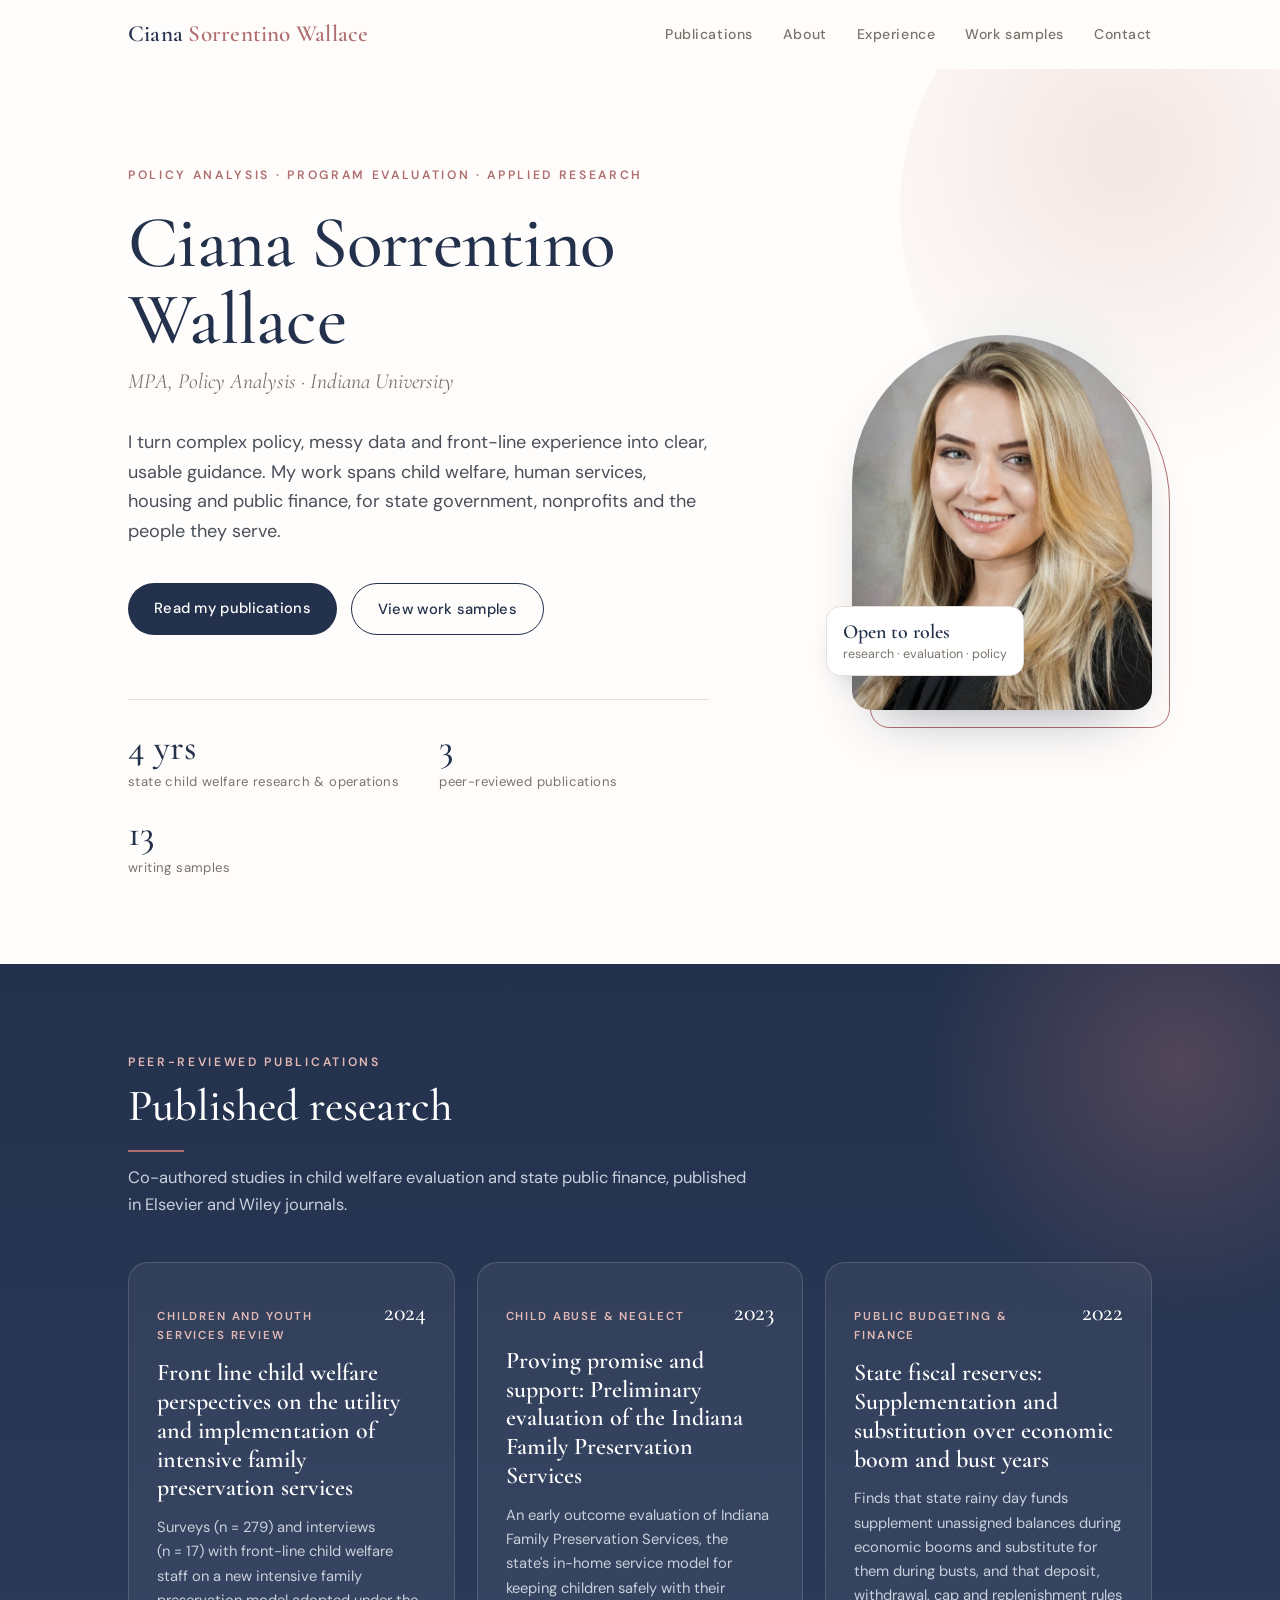
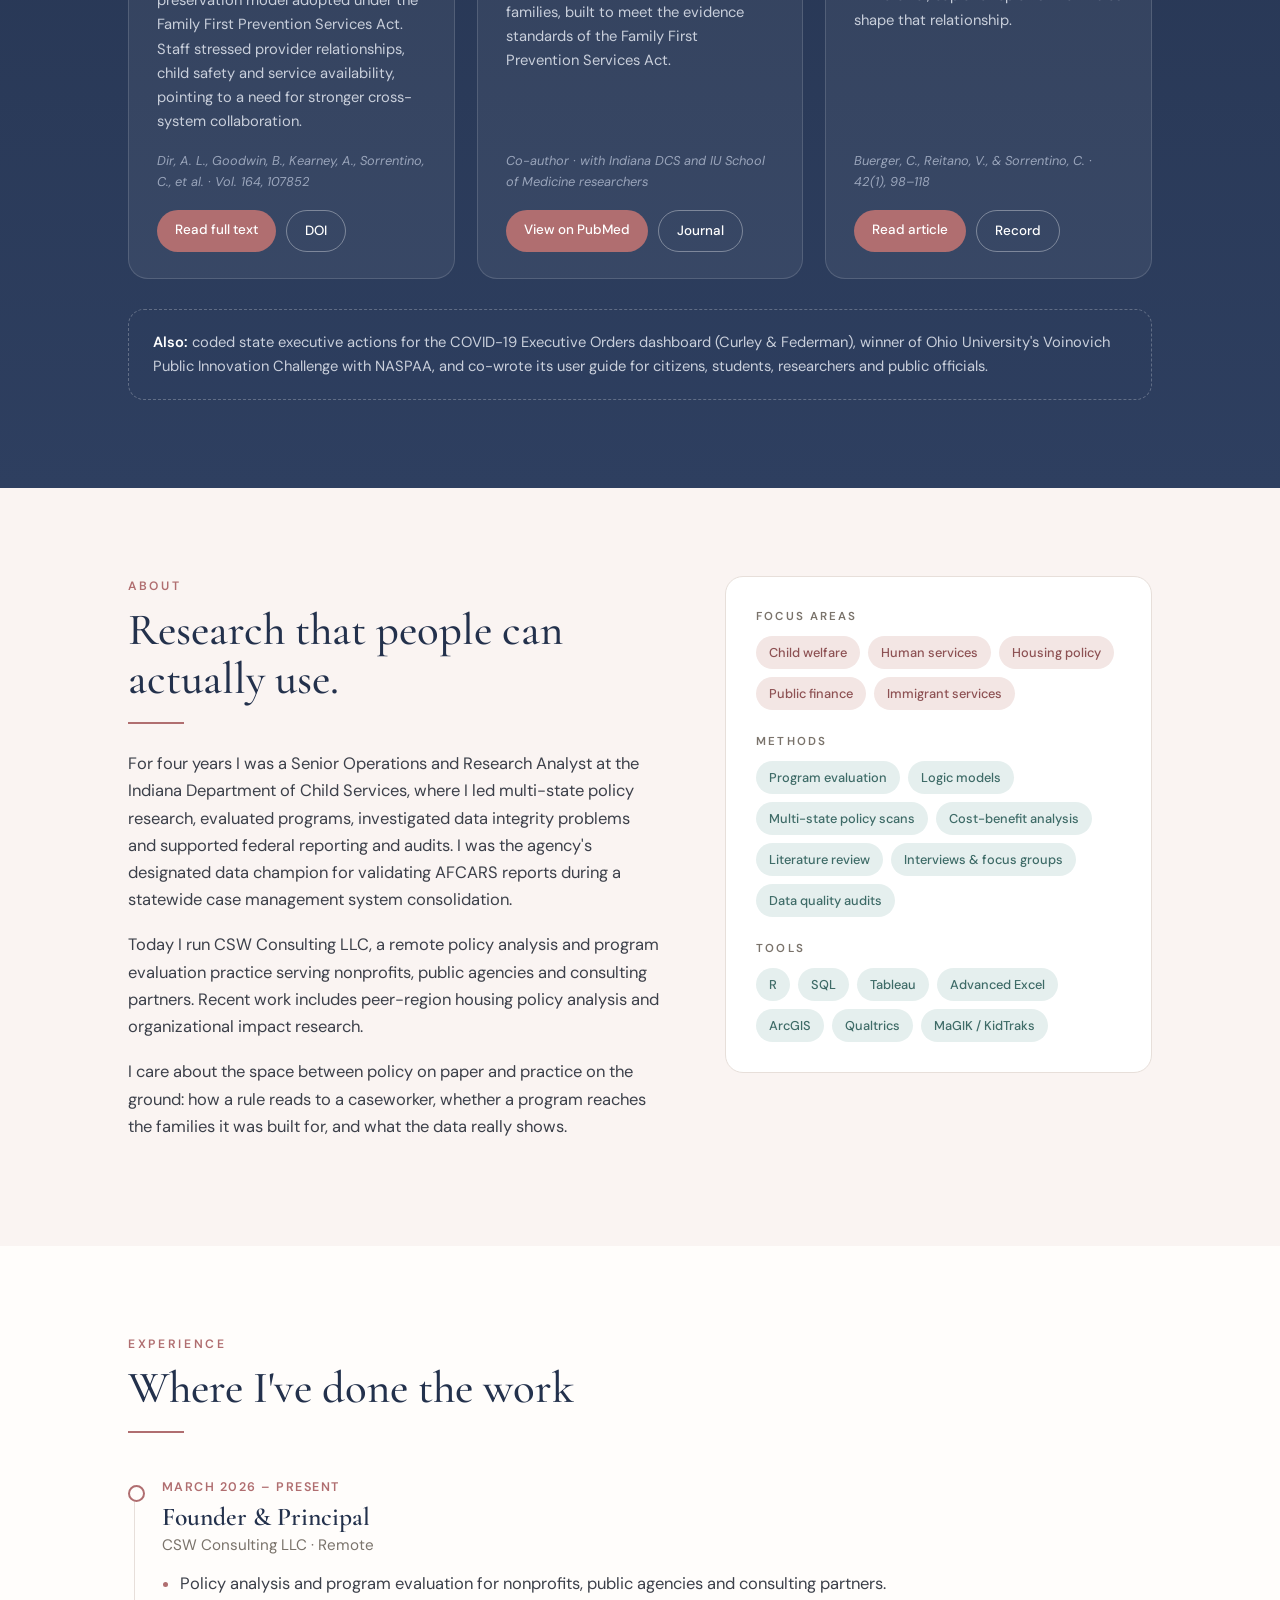
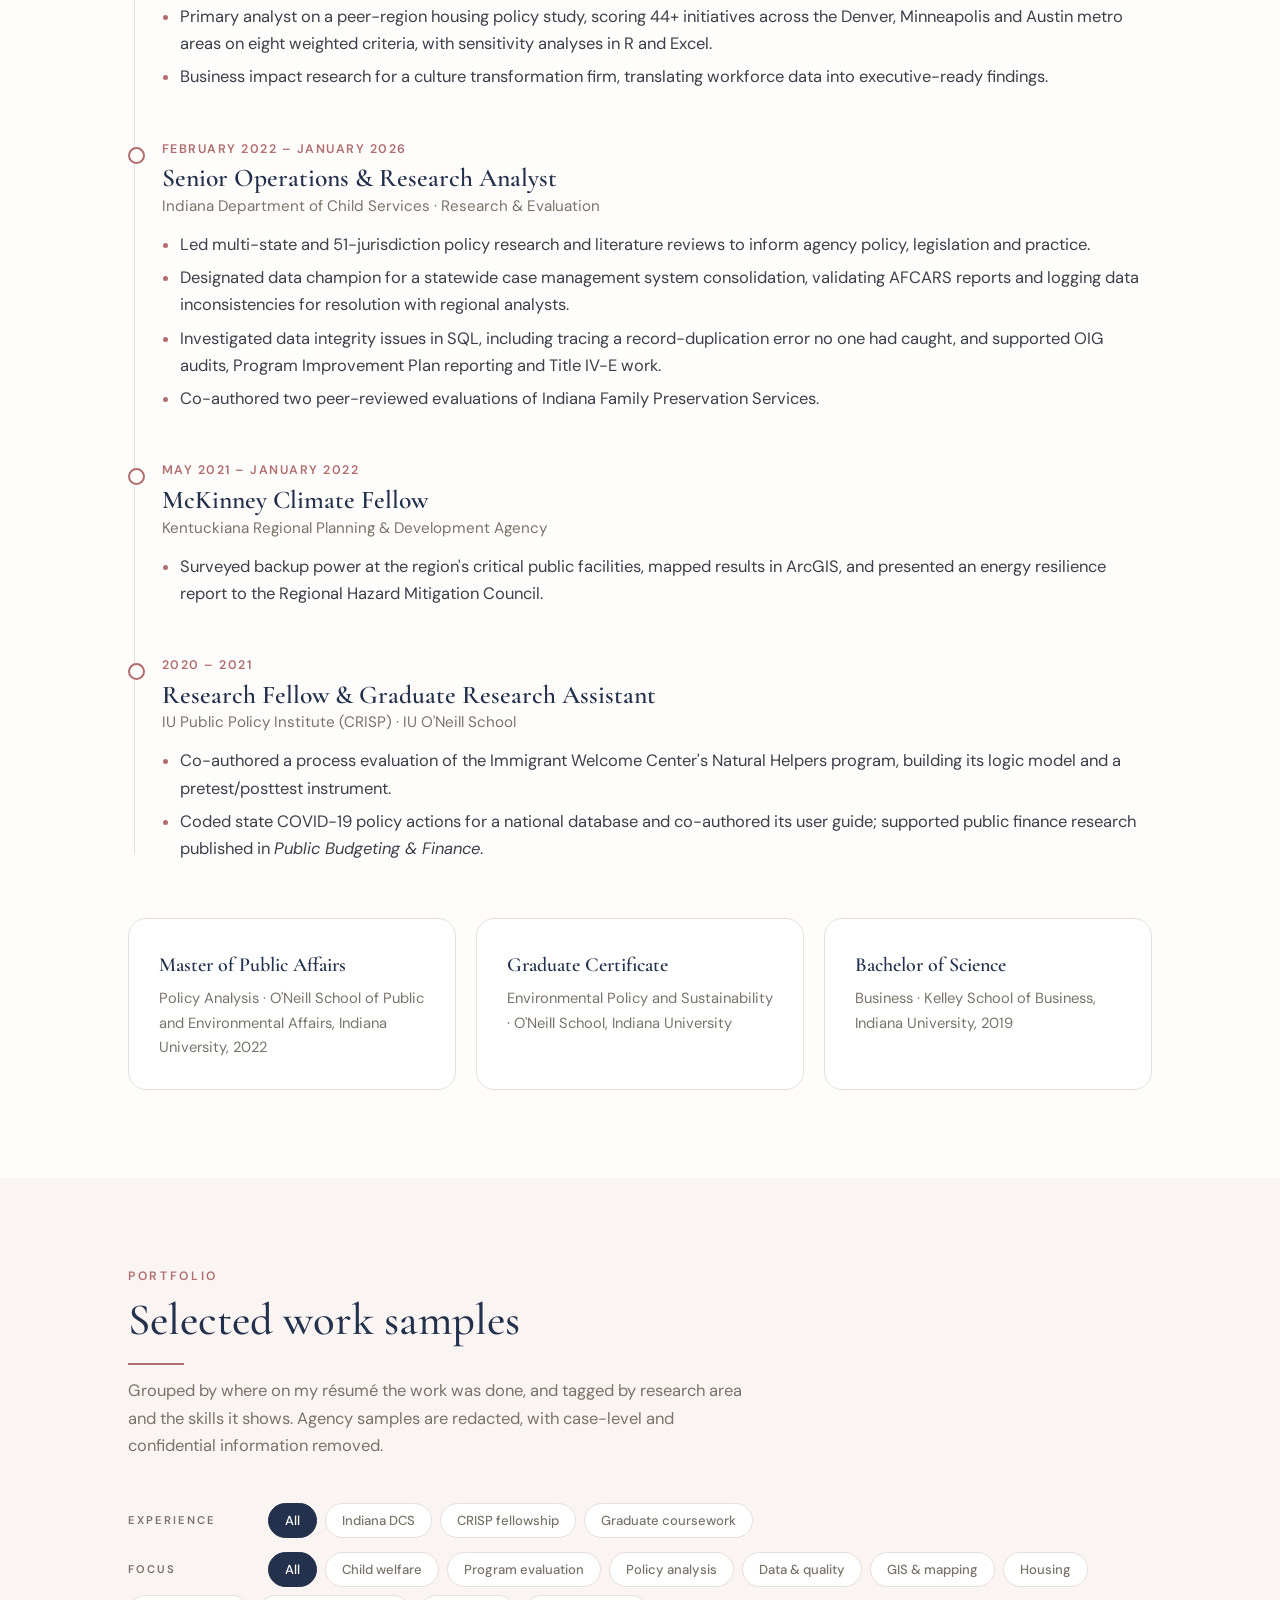
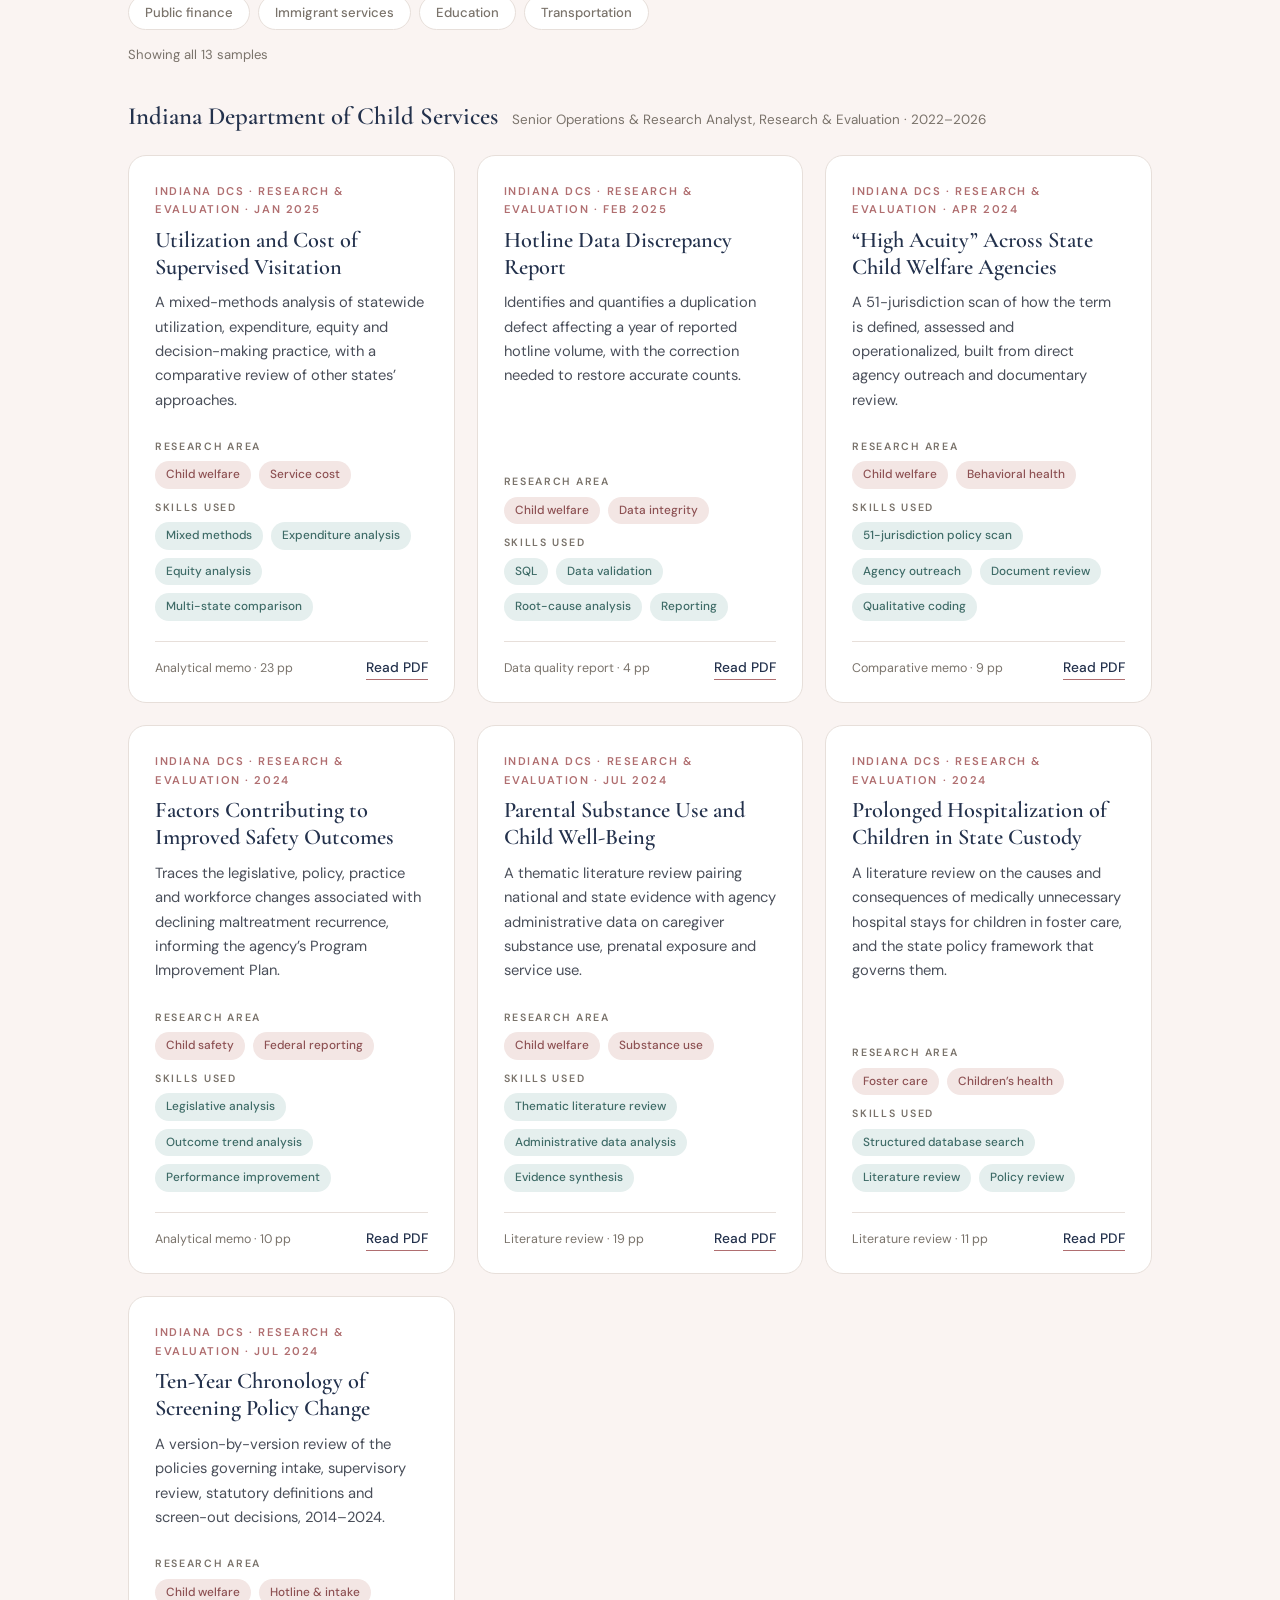
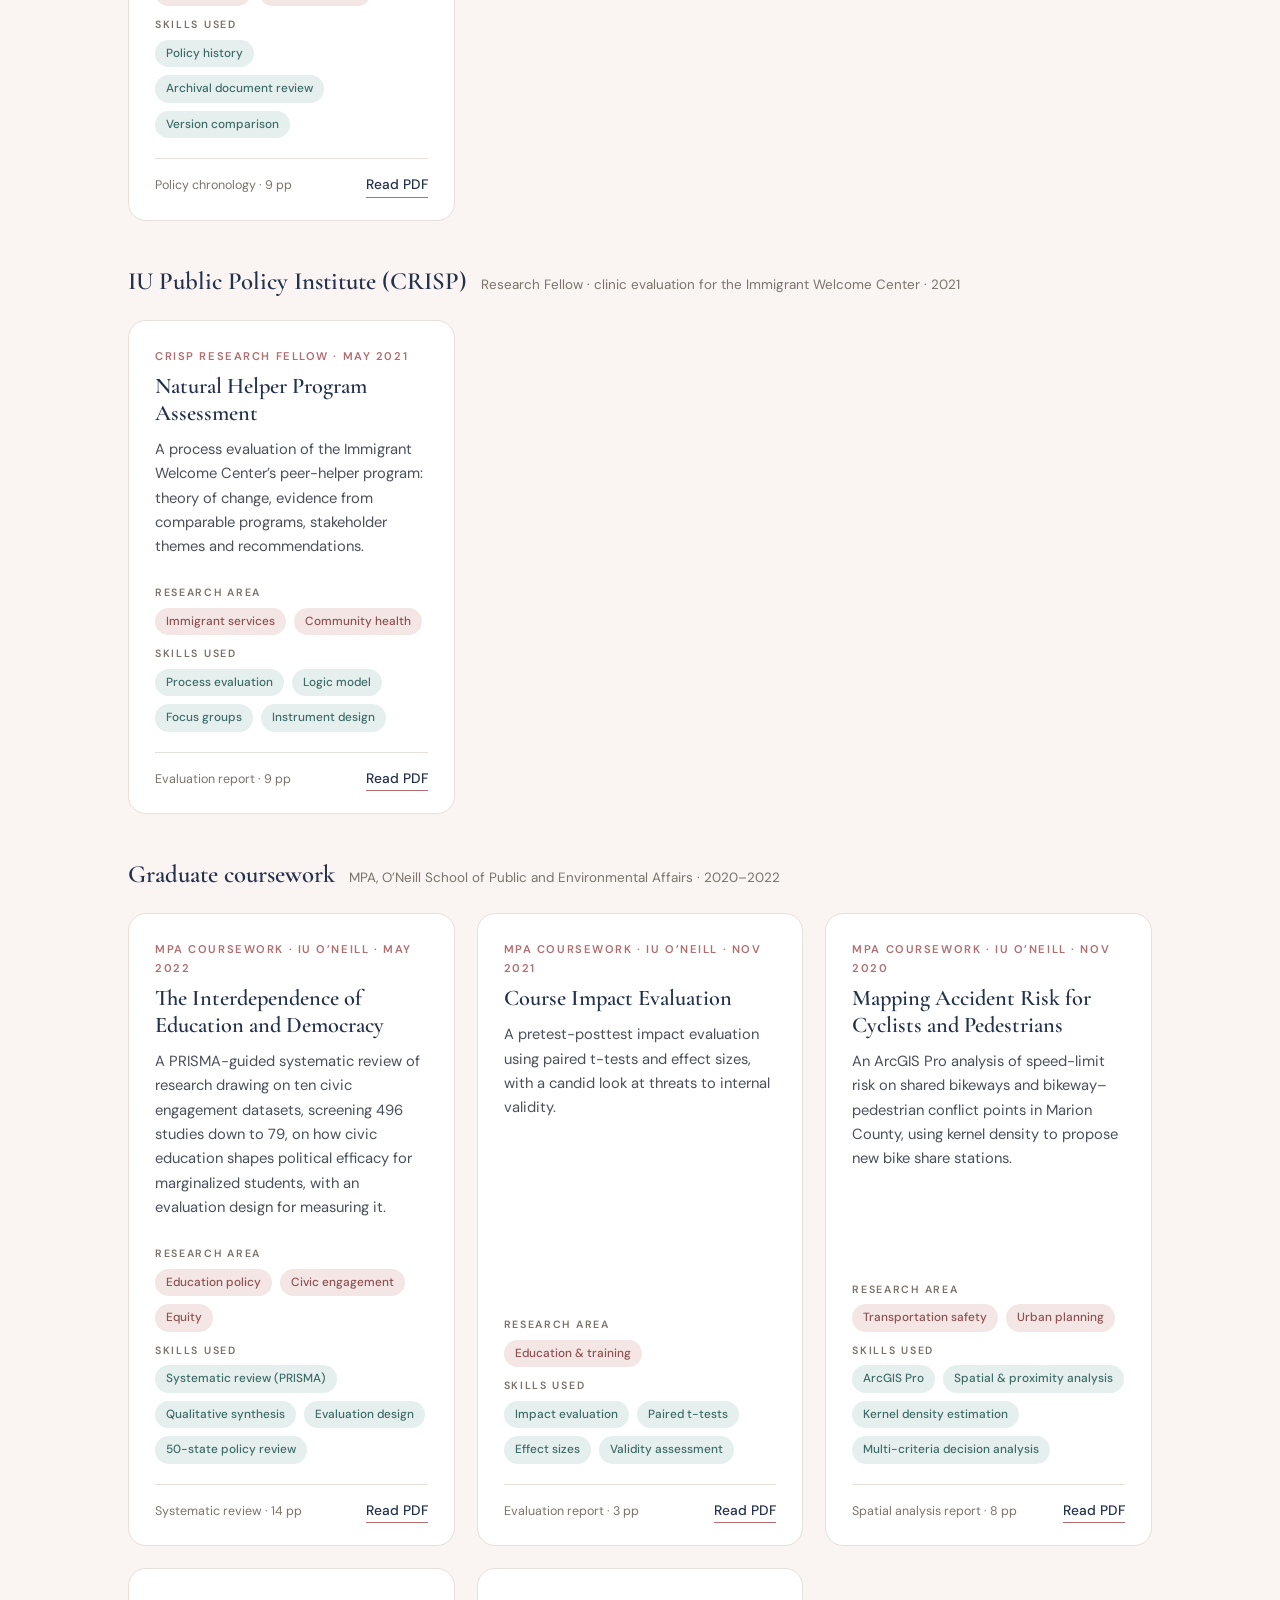
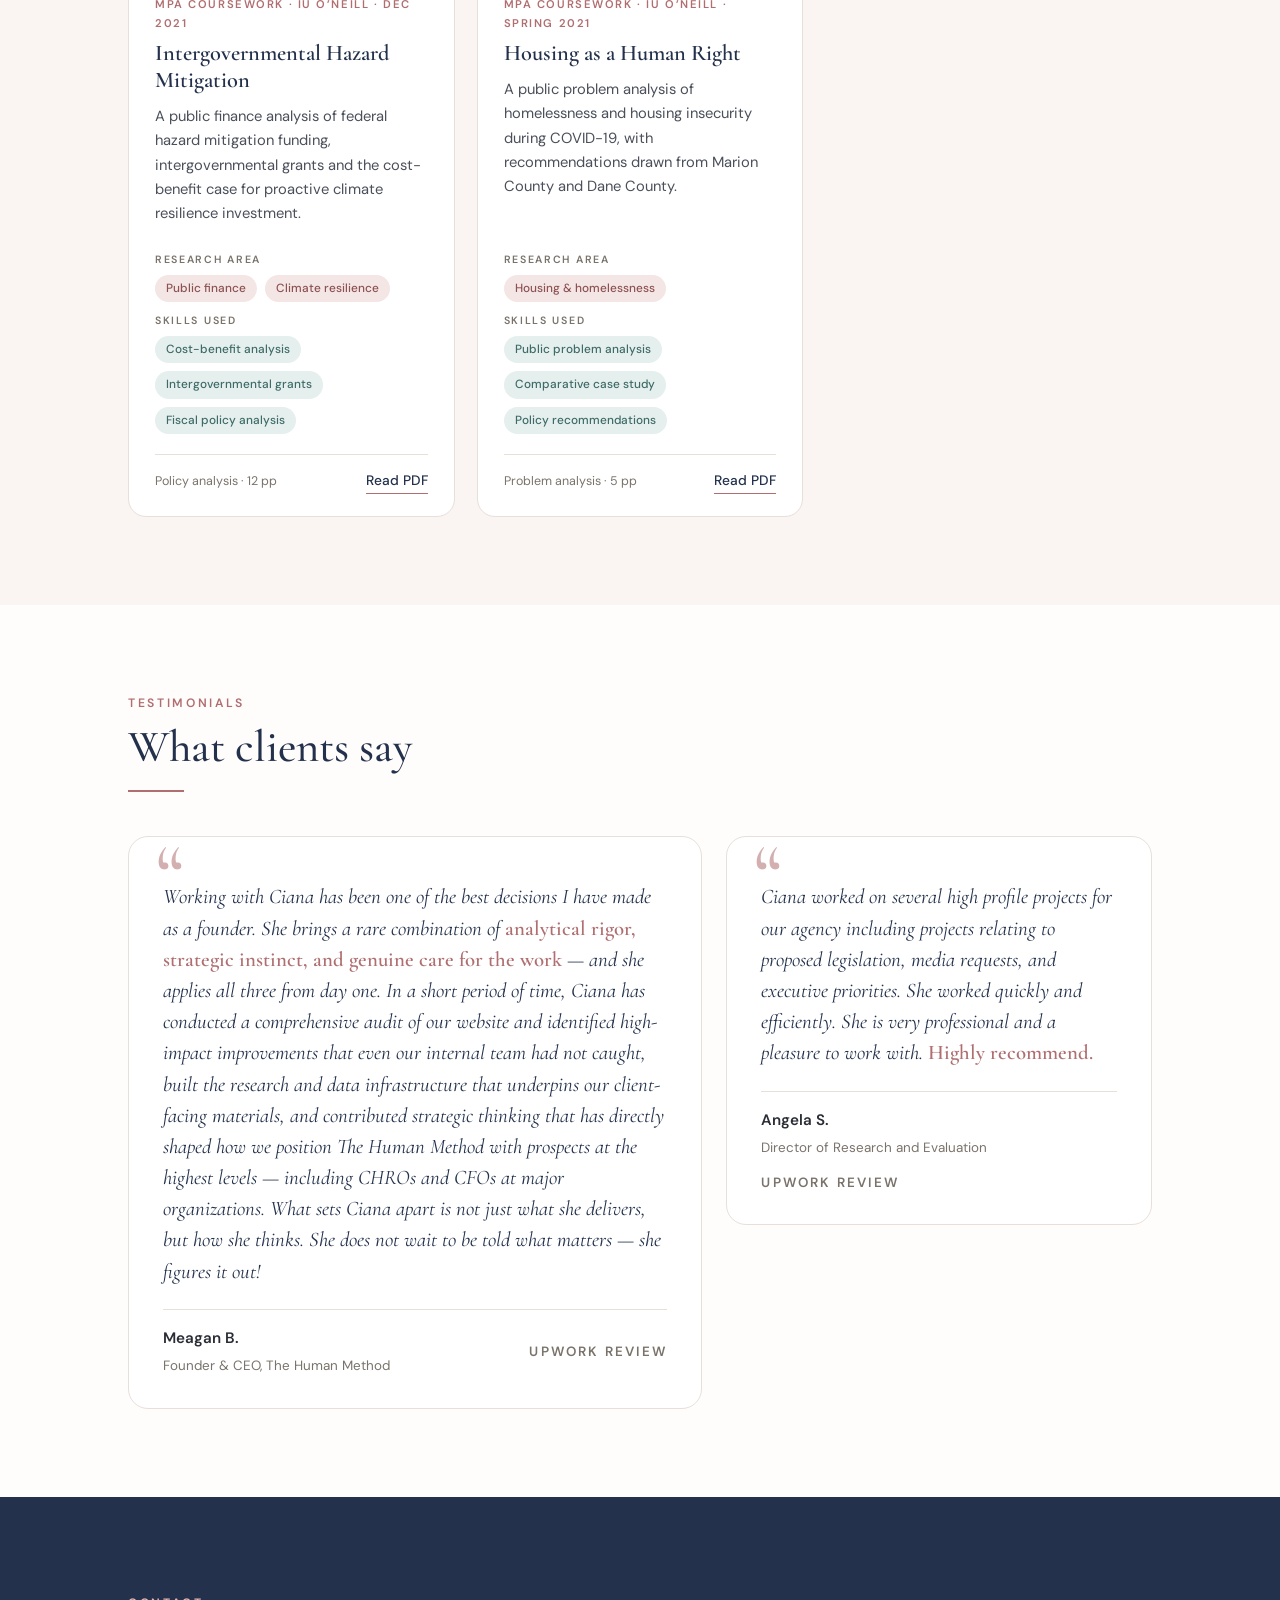
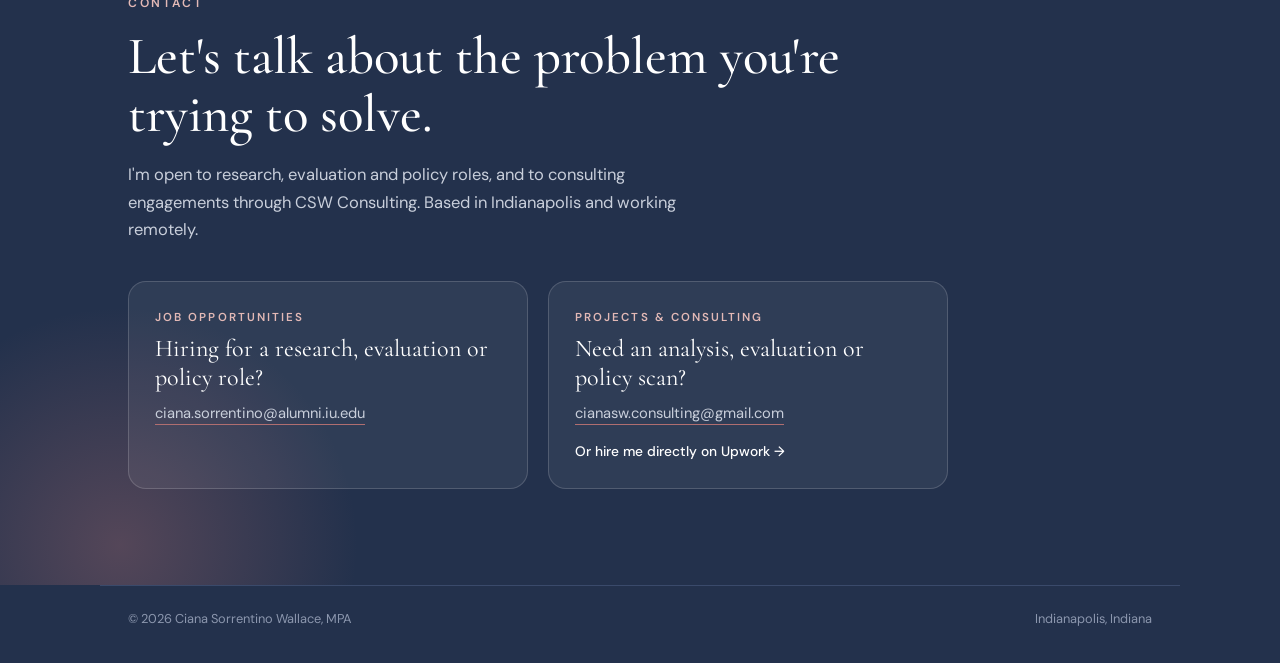
==== index.html @ 71af39d5 "Add testimonials and Upwork link" ====
<!doctype html>
<html lang="en">
<head>
<meta charset="utf-8">
<meta name="viewport" content="width=device-width, initial-scale=1">
<title>Ciana Sorrentino Wallace, MPA | Policy Analysis &amp; Program Evaluation</title>
<meta name="description" content="Ciana Sorrentino Wallace, MPA: policy analyst and program evaluator specializing in child welfare, human services and public finance. Portfolio of research, evaluation and policy writing.">
<meta property="og:title" content="Ciana Sorrentino Wallace, MPA">
<meta property="og:description" content="Policy analysis and program evaluation in child welfare, human services and public finance.">
<link rel="preconnect" href="https://fonts.googleapis.com">
<link rel="preconnect" href="https://fonts.gstatic.com" crossorigin>
<link href="https://fonts.googleapis.com/css2?family=Cormorant+Garamond:ital,wght@0,500;0,600;1,500&family=DM+Sans:opsz,wght@9..40,400;9..40,500;9..40,600&display=swap" rel="stylesheet">
<style>
:root{
  --navy:#23314C; --navy-2:#2E3F60; --rose:#B06E70; --rose-soft:#F3E6E4; --rose-mist:#FAF4F2;
  --teal:#5E8F8B; --teal-soft:#E5EFEE; --grey:#7A736B; --ink:#2A2D35; --line:#E7DFDA; --paper:#FFFDFB;
  --serif:'Cormorant Garamond', Georgia, serif; --sans:'DM Sans', system-ui, -apple-system, sans-serif;
}
*{box-sizing:border-box;margin:0;padding:0}
html{scroll-behavior:smooth}
body{font-family:var(--sans);color:var(--ink);background:var(--paper);line-height:1.65;font-size:16.5px;-webkit-font-smoothing:antialiased}
a{color:inherit}
.wrap{max-width:1080px;margin:0 auto;padding:0 28px}

/* nav */
header.nav{position:sticky;top:0;z-index:20;background:rgba(255,253,251,.9);backdrop-filter:saturate(160%) blur(10px);border-bottom:1px solid transparent;transition:border-color .3s}
header.nav.scrolled{border-bottom-color:var(--line)}
.nav .wrap{display:flex;align-items:center;justify-content:space-between;height:68px}
.mark{font-family:var(--serif);font-size:1.45rem;font-weight:600;color:var(--navy);text-decoration:none;letter-spacing:.01em}
.mark span{color:var(--rose)}
.nav ul{display:flex;gap:30px;list-style:none}
.nav ul a{text-decoration:none;font-size:.88rem;font-weight:500;color:var(--grey);letter-spacing:.04em;transition:color .2s}
.nav ul a:hover{color:var(--navy)}
@media(max-width:760px){.nav ul{display:none}}

/* hero */
.hero{padding:96px 0 84px;position:relative;overflow:hidden}
.hero:before{content:"";position:absolute;right:-180px;top:-140px;width:560px;height:560px;border-radius:50%;background:radial-gradient(circle at 40% 40%,var(--rose-soft),rgba(243,230,228,0) 68%);z-index:-1}
.hero:after{content:"";position:absolute;right:120px;top:210px;width:260px;height:260px;border-radius:50%;background:radial-gradient(circle,var(--teal-soft),rgba(229,239,238,0) 70%);z-index:-1}
.eyebrow{font-size:.76rem;letter-spacing:.22em;text-transform:uppercase;color:var(--rose);font-weight:600}
.hero h1{font-family:var(--serif);font-weight:500;color:var(--navy);font-size:clamp(2.7rem,6vw,4.6rem);line-height:1.04;margin:20px 0 6px;letter-spacing:-.01em}
.hero h1 em{font-style:italic;color:var(--rose)}
.creds{font-family:var(--serif);font-size:1.35rem;color:var(--grey);font-style:italic}
.hero p.lede{max-width:640px;font-size:1.13rem;color:#4A4F5A;margin:28px 0 36px}
.btns{display:flex;flex-wrap:wrap;gap:14px}
.btn{display:inline-block;padding:13px 26px;border-radius:999px;text-decoration:none;font-weight:500;font-size:.92rem;letter-spacing:.02em;transition:all .25s}
.btn.primary{background:var(--navy);color:#fff}
.btn.primary:hover{background:var(--rose)}
.btn.ghost{border:1px solid var(--navy);color:var(--navy)}
.btn.ghost:hover{border-color:var(--rose);color:var(--rose)}
.stats{display:flex;flex-wrap:wrap;gap:22px 40px;margin-top:64px;padding-top:30px;border-top:1px solid var(--line)}
.stat b{display:block;font-family:var(--serif);font-size:2.3rem;font-weight:500;color:var(--navy);line-height:1}
.stat span{font-size:.82rem;color:var(--grey);letter-spacing:.03em}


/* hero with portrait */
.hero-grid{display:grid;grid-template-columns:1.5fr 1fr;gap:56px;align-items:center}
.portrait{position:relative;justify-self:end;width:min(300px,100%)}
.portrait:before{content:"";position:absolute;inset:18px -18px -18px 18px;border:1.5px solid var(--rose);border-radius:200px 200px 26px 26px;z-index:0}
.portrait img{position:relative;z-index:1;display:block;width:100%;height:auto;aspect-ratio:4/5;object-fit:cover;object-position:50% 30%;border-radius:200px 200px 26px 26px;box-shadow:0 30px 60px -30px rgba(35,49,76,.45)}
.portrait .badge{position:absolute;z-index:2;left:-26px;bottom:34px;background:#fff;border:1px solid var(--line);border-radius:14px;padding:12px 16px;box-shadow:0 14px 30px -18px rgba(35,49,76,.4);font-size:.78rem;color:var(--grey);line-height:1.35}
.portrait .badge b{display:block;font-family:var(--serif);font-size:1.25rem;color:var(--navy);font-weight:600}
@media(max-width:860px){.hero-grid{grid-template-columns:1fr;gap:44px}.portrait{justify-self:start;width:min(210px,58%);order:-1}.portrait .badge{left:auto;right:-20px}}

/* publications spotlight */
.spot{background:linear-gradient(180deg,var(--navy) 0%,var(--navy-2) 100%);color:#E9ECF2;position:relative;overflow:hidden}
.spot:before{content:"";position:absolute;right:-160px;top:-160px;width:520px;height:520px;border-radius:50%;background:radial-gradient(circle,rgba(176,110,112,.32),rgba(176,110,112,0) 70%)}
.spot .sec-head h2{color:#fff}
.spot .sec-head p{color:#C9CFDB}
.spot .eyebrow{color:#E3B9B6}
.pubgrid{display:grid;grid-template-columns:repeat(3,1fr);gap:22px;position:relative}
.pcard{background:rgba(255,255,255,.06);border:1px solid rgba(255,255,255,.14);border-radius:20px;padding:30px 28px 26px;display:flex;flex-direction:column;transition:background .25s,transform .25s}
.pcard:hover{background:rgba(255,255,255,.1);transform:translateY(-3px)}
.pcard .jr{display:flex;justify-content:space-between;align-items:baseline;gap:10px;font-size:.72rem;letter-spacing:.16em;text-transform:uppercase;color:#E3B9B6;font-weight:600}
.pcard .yr{font-family:var(--serif);font-size:1.5rem;letter-spacing:0;color:#fff;font-weight:500}
.pcard h3{font-family:var(--serif);font-size:1.5rem;font-weight:600;color:#fff;line-height:1.2;margin:14px 0 12px}
.pcard p{font-size:.92rem;color:#C9CFDB;flex:1}
.pcard .auth{font-size:.8rem;color:#9AA5BB;margin:16px 0 18px;font-style:italic}
.pcard .acts{display:flex;flex-wrap:wrap;gap:10px}
.pcard .acts a{font-size:.84rem;font-weight:500;text-decoration:none;padding:9px 18px;border-radius:999px;transition:all .2s}
.pcard .acts a.go{background:var(--rose);color:#fff}
.pcard .acts a.go:hover{background:#fff;color:var(--navy)}
.pcard .acts a.alt{border:1px solid rgba(255,255,255,.35);color:#fff}
.pcard .acts a.alt:hover{border-color:#fff}
.also{position:relative;margin-top:30px;padding:20px 24px;border-radius:16px;border:1px dashed rgba(255,255,255,.25);font-size:.92rem;color:#C9CFDB}
.also b{color:#fff;font-weight:600}
@media(max-width:940px){.pubgrid{grid-template-columns:1fr}}


/* testimonials */
.quotes{display:grid;grid-template-columns:1.35fr 1fr;gap:24px;align-items:start}
.quote{position:relative;background:#fff;border:1px solid var(--line);border-radius:20px;padding:44px 34px 30px}
.quote:before{content:"\201C";position:absolute;top:-6px;left:26px;font-family:var(--serif);font-size:5.5rem;line-height:1;color:var(--rose);opacity:.55}
.quote blockquote{font-family:var(--serif);font-size:1.3rem;line-height:1.5;color:var(--navy);font-style:italic}
.quote blockquote b{font-style:normal;font-weight:600;color:var(--rose)}
.quote .who{margin-top:22px;padding-top:16px;border-top:1px solid var(--line);display:flex;justify-content:space-between;align-items:center;gap:12px;flex-wrap:wrap}
.quote .who b{display:block;font-weight:600;color:var(--ink);font-size:.95rem}
.quote .who span{font-size:.84rem;color:var(--grey)}
.quote .src{font-size:.7rem;letter-spacing:.16em;text-transform:uppercase;color:var(--teal);font-weight:600}
@media(max-width:860px){.quotes{grid-template-columns:1fr}}
.ccard .up{display:inline-block;margin-top:14px;font-size:.86rem;color:#fff;text-decoration:none;font-weight:500}
.ccard .up:hover{color:#E3B9B6}
.ccard a.m{text-decoration:none}

/* contact cards */
.ccards{display:grid;grid-template-columns:repeat(2,minmax(0,1fr));gap:20px;margin-top:38px;position:relative;max-width:820px}
.ccard{display:block;text-decoration:none;background:rgba(255,255,255,.06);border:1px solid rgba(255,255,255,.16);border-radius:18px;padding:26px 26px 24px;transition:all .25s}
.ccard:hover{background:rgba(255,255,255,.11);border-color:#E3B9B6}
.ccard .k{font-size:.72rem;letter-spacing:.18em;text-transform:uppercase;color:#E3B9B6;font-weight:600}
.ccard .t{font-family:var(--serif);font-size:1.5rem;color:#fff;margin:8px 0 6px;line-height:1.2}
.ccard .m{font-size:.92rem;color:#C9CFDB;word-break:break-all;border-bottom:1px solid var(--rose);padding-bottom:1px}
@media(max-width:640px){.ccards{grid-template-columns:1fr}}

/* sections */
section{padding:88px 0}
section.tint{background:var(--rose-mist)}
.sec-head{margin-bottom:44px}
.sec-head h2{font-family:var(--serif);font-weight:500;font-size:clamp(2rem,4vw,2.8rem);color:var(--navy);line-height:1.1;margin-top:10px}
.sec-head p{color:var(--grey);max-width:620px;margin-top:12px}
.rule{width:56px;height:2px;background:var(--rose);margin-top:18px}

/* about */
.about{display:grid;grid-template-columns:1.25fr 1fr;gap:64px;align-items:start}
.about p{margin-bottom:18px;color:#3C404A}
.card{background:#fff;border:1px solid var(--line);border-radius:18px;padding:30px}
.card h3{font-family:var(--serif);font-size:1.45rem;font-weight:600;color:var(--navy);margin-bottom:14px}
.chips{display:flex;flex-wrap:wrap;gap:8px}
.chip{font-size:.8rem;padding:6px 13px;border-radius:999px;background:var(--teal-soft);color:#3E6B67;font-weight:500}
.chip.rose{background:var(--rose-soft);color:#8D5153}
.card .label{font-size:.72rem;letter-spacing:.18em;text-transform:uppercase;color:var(--grey);margin:22px 0 10px;font-weight:600}
.card .label:first-of-type{margin-top:0}
@media(max-width:860px){.about{grid-template-columns:1fr;gap:36px}}

/* experience timeline */
.timeline{position:relative;padding-left:34px}
.timeline:before{content:"";position:absolute;left:6px;top:8px;bottom:8px;width:1px;background:var(--line)}
.job{position:relative;padding-bottom:42px}
.job:last-child{padding-bottom:0}
.job:before{content:"";position:absolute;left:-34px;top:8px;width:13px;height:13px;border-radius:50%;background:var(--paper);border:2px solid var(--rose)}
.job .when{font-size:.78rem;letter-spacing:.12em;text-transform:uppercase;color:var(--rose);font-weight:600}
.job h3{font-family:var(--serif);font-size:1.6rem;font-weight:600;color:var(--navy);line-height:1.2;margin-top:4px}
.job .org{color:var(--grey);font-size:.95rem;margin-bottom:12px}
.job ul{padding-left:18px;color:#3C404A}
.job li{margin-bottom:6px}
.job li::marker{color:var(--rose)}
.edu{display:grid;grid-template-columns:repeat(auto-fit,minmax(240px,1fr));gap:20px;margin-top:56px}
.edu .card h3{font-size:1.25rem;margin-bottom:4px}
.edu .card p{color:var(--grey);font-size:.92rem}

/* work samples */
.filters{display:flex;flex-wrap:wrap;align-items:center;gap:8px;margin-bottom:14px}
.filters .fl{font-size:.7rem;letter-spacing:.18em;text-transform:uppercase;color:var(--grey);font-weight:600;width:132px}
.filters button{font-family:var(--sans);font-size:.82rem;font-weight:500;padding:8px 16px;border-radius:999px;border:1px solid var(--line);background:#fff;color:var(--grey);cursor:pointer;transition:all .2s}
.filters button:hover{border-color:var(--rose);color:var(--rose)}
.filters button.on{background:var(--navy);border-color:var(--navy);color:#fff}
.fcount{font-size:.82rem;color:var(--grey);margin:6px 0 30px}
@media(max-width:640px){.filters .fl{width:100%}}
.grid{display:grid;grid-template-columns:repeat(auto-fill,minmax(320px,1fr));gap:22px}
.group{grid-column:1/-1;display:flex;align-items:baseline;gap:14px;margin:18px 0 -4px;flex-wrap:wrap}
.group:first-child{margin-top:0}
.group h3{font-family:var(--serif);font-size:1.55rem;font-weight:600;color:var(--navy)}
.group span{font-size:.84rem;color:var(--grey)}
.group.hide{display:none}
.sample{background:#fff;border:1px solid var(--line);border-radius:18px;padding:26px 26px 22px;display:flex;flex-direction:column;transition:transform .25s,box-shadow .25s,border-color .25s}
.sample:hover{transform:translateY(-3px);box-shadow:0 14px 34px -18px rgba(35,49,76,.35);border-color:#DCCFCB}
.sample .where{font-size:.7rem;letter-spacing:.14em;text-transform:uppercase;color:var(--rose);font-weight:600}
.sample h3{font-family:var(--serif);font-size:1.4rem;font-weight:600;color:var(--navy);line-height:1.2;margin:8px 0 10px}
.sample p{font-size:.92rem;color:#4A4F5A;flex:1}
.sample .tags{margin:16px 0 4px}
.sample .tl{font-size:.66rem;letter-spacing:.16em;text-transform:uppercase;color:var(--grey);font-weight:600;margin:10px 0 6px}
.sample .chip{font-size:.74rem;padding:4px 11px}
.sample .foot{display:flex;justify-content:space-between;align-items:center;border-top:1px solid var(--line);padding-top:14px;margin-top:16px;gap:10px}
.sample .doc{font-size:.78rem;color:var(--grey)}
.sample a.read{font-size:.86rem;font-weight:500;color:var(--navy);text-decoration:none;border-bottom:1px solid var(--rose);padding-bottom:1px;white-space:nowrap}
.sample a.read:hover{color:var(--rose)}
.sample.hide{display:none}

/* publications */
.pubs{display:grid;gap:18px}
.pub{display:grid;grid-template-columns:120px 1fr;gap:28px;padding:26px 0;border-bottom:1px solid var(--line)}
.pub:first-child{border-top:1px solid var(--line)}
.pub .journal{font-size:.76rem;letter-spacing:.14em;text-transform:uppercase;color:var(--rose);font-weight:600;line-height:1.5}
.pub h3{font-family:var(--serif);font-size:1.4rem;font-weight:600;color:var(--navy);line-height:1.25}
.pub p{color:var(--grey);font-size:.92rem;margin-top:6px}
.pub a{color:var(--navy);font-weight:500}
@media(max-width:640px){.pub{grid-template-columns:1fr;gap:8px}}

/* contact */
.contact{background:var(--navy);color:#E9ECF2;padding:96px 0;position:relative;overflow:hidden}
.contact:before{content:"";position:absolute;left:-120px;bottom:-200px;width:480px;height:480px;border-radius:50%;background:radial-gradient(circle,rgba(176,110,112,.35),rgba(176,110,112,0) 70%)}
.contact .eyebrow{color:#E3B9B6}
.contact h2{font-family:var(--serif);font-weight:500;font-size:clamp(2.2rem,4.5vw,3.3rem);color:#fff;line-height:1.1;margin:14px 0 18px;max-width:720px}
.contact p{max-width:600px;color:#C9CFDB}
.contact .links{display:flex;flex-wrap:wrap;gap:14px;margin-top:34px;position:relative}
.contact .btn.primary{background:var(--rose)}
.contact .btn.primary:hover{background:#fff;color:var(--navy)}
.contact .btn.ghost{border-color:#8C97AE;color:#fff}
.contact .btn.ghost:hover{border-color:#fff}
footer{background:var(--navy);color:#8C97AE;font-size:.8rem;padding:0 0 34px}
footer .wrap{border-top:1px solid #3A4A6B;padding-top:22px;display:flex;justify-content:space-between;flex-wrap:wrap;gap:10px}

.reveal{opacity:0;transform:translateY(14px);transition:opacity .7s ease,transform .7s ease}
.reveal.in{opacity:1;transform:none}
@media (prefers-reduced-motion: reduce){.reveal{opacity:1;transform:none;transition:none}html{scroll-behavior:auto}}
</style>
</head>
<body>

<header class="nav" id="nav">
  <div class="wrap">
    <a class="mark" href="#top">Ciana <span>Sorrentino Wallace</span></a>
    <ul>
      <li><a href="#publications">Publications</a></li>
      <li><a href="#about">About</a></li>
      <li><a href="#experience">Experience</a></li>
      <li><a href="#work">Work samples</a></li>
      <li><a href="#contact">Contact</a></li>
    </ul>
  </div>
</header>

<main id="top">
<section class="hero">
  <div class="wrap hero-grid">
    <div>
      <div class="eyebrow">Policy analysis &middot; Program evaluation &middot; Applied research</div>
      <h1>Ciana Sorrentino Wallace</h1>
      <div class="creds">MPA, Policy Analysis &middot; Indiana University</div>
      <p class="lede">I turn complex policy, messy data and front-line experience into clear, usable guidance. My work spans child welfare, human services, housing and public finance, for state government, nonprofits and the people they serve.</p>
      <div class="btns">
        <a class="btn primary" href="#publications">Read my publications</a>
        <a class="btn ghost" href="#work">View work samples</a>
      </div>
      <div class="stats">
        <div class="stat"><b>4 yrs</b><span>state child welfare research &amp; operations</span></div>
        <div class="stat"><b>3</b><span>peer-reviewed publications</span></div>
        <div class="stat"><b>13</b><span>writing samples</span></div>
      </div>
    </div>
    <div class="portrait">
      <img src="ciana.jpg" alt="Portrait of Ciana Sorrentino Wallace" width="800" height="800">
      <div class="badge"><b>Open to roles</b>research &middot; evaluation &middot; policy</div>
    </div>
  </div>
</section>

<section class="spot" id="publications">
  <div class="wrap">
    <div class="sec-head reveal"><div class="eyebrow">Peer-reviewed publications</div><h2>Published research</h2><div class="rule"></div>
      <p>Co-authored studies in child welfare evaluation and state public finance, published in Elsevier and Wiley journals.</p></div>
    <div class="pubgrid">
      <article class="pcard reveal">
        <div class="jr"><span>Children and Youth Services Review</span><span class="yr">2024</span></div>
        <h3>Front line child welfare perspectives on the utility and implementation of intensive family preservation services</h3>
        <p>Surveys (n&nbsp;=&nbsp;279) and interviews (n&nbsp;=&nbsp;17) with front-line child welfare staff on a new intensive family preservation model adopted under the Family First Prevention Services Act. Staff stressed provider relationships, child safety and service availability, pointing to a need for stronger cross-system collaboration.</p>
        <div class="auth">Dir, A. L., Goodwin, B., Kearney, A., Sorrentino, C., et al. &middot; Vol. 164, 107852</div>
        <div class="acts"><a class="go" href="https://pmc.ncbi.nlm.nih.gov/articles/PMC12823134/" target="_blank" rel="noopener">Read full text</a><a class="alt" href="https://doi.org/10.1016/j.childyouth.2024.107852" target="_blank" rel="noopener">DOI</a></div>
      </article>
      <article class="pcard reveal">
        <div class="jr"><span>Child Abuse &amp; Neglect</span><span class="yr">2023</span></div>
        <h3>Proving promise and support: Preliminary evaluation of the Indiana Family Preservation Services</h3>
        <p>An early outcome evaluation of Indiana Family Preservation Services, the state's in-home service model for keeping children safely with their families, built to meet the evidence standards of the Family First Prevention Services Act.</p>
        <div class="auth">Co-author &middot; with Indiana DCS and IU School of Medicine researchers</div>
        <div class="acts"><a class="go" href="https://pubmed.ncbi.nlm.nih.gov/36948028/" target="_blank" rel="noopener">View on PubMed</a><a class="alt" href="https://www.sciencedirect.com/science/article/pii/S0145213423001175" target="_blank" rel="noopener">Journal</a></div>
      </article>
      <article class="pcard reveal">
        <div class="jr"><span>Public Budgeting &amp; Finance</span><span class="yr">2022</span></div>
        <h3>State fiscal reserves: Supplementation and substitution over economic boom and bust years</h3>
        <p>Finds that state rainy day funds supplement unassigned balances during economic booms and substitute for them during busts, and that deposit, withdrawal, cap and replenishment rules shape that relationship.</p>
        <div class="auth">Buerger, C., Reitano, V., &amp; Sorrentino, C. &middot; 42(1), 98&ndash;118</div>
        <div class="acts"><a class="go" href="https://doi.org/10.1111/pbaf.12311" target="_blank" rel="noopener">Read article</a><a class="alt" href="https://ideas.repec.org/a/bla/pbudge/v42y2022i1p98-118.html" target="_blank" rel="noopener">Record</a></div>
      </article>
    </div>
    <div class="also reveal"><b>Also:</b> coded state executive actions for the COVID-19 Executive Orders dashboard (Curley &amp; Federman), winner of Ohio University's Voinovich Public Innovation Challenge with NASPAA, and co-wrote its user guide for citizens, students, researchers and public officials.</div>
  </div>
</section>

<section id="about" class="tint">
  <div class="wrap about">
    <div class="reveal">
      <div class="eyebrow">About</div>
      <div class="sec-head" style="margin-bottom:26px"><h2>Research that people can actually use.</h2><div class="rule"></div></div>
      <p>For four years I was a Senior Operations and Research Analyst at the Indiana Department of Child Services, where I led multi-state policy research, evaluated programs, investigated data integrity problems and supported federal reporting and audits. I was the agency's designated data champion for validating AFCARS reports during a statewide case management system consolidation.</p>
      <p>Today I run CSW Consulting LLC, a remote policy analysis and program evaluation practice serving nonprofits, public agencies and consulting partners. Recent work includes peer-region housing policy analysis and organizational impact research.</p>
      <p>I care about the space between policy on paper and practice on the ground: how a rule reads to a caseworker, whether a program reaches the families it was built for, and what the data really shows.</p>
    </div>
    <div class="card reveal">
      <div class="label">Focus areas</div>
      <div class="chips">
        <span class="chip rose">Child welfare</span><span class="chip rose">Human services</span><span class="chip rose">Housing policy</span><span class="chip rose">Public finance</span><span class="chip rose">Immigrant services</span>
      </div>
      <div class="label">Methods</div>
      <div class="chips">
        <span class="chip">Program evaluation</span><span class="chip">Logic models</span><span class="chip">Multi-state policy scans</span><span class="chip">Cost-benefit analysis</span><span class="chip">Literature review</span><span class="chip">Interviews &amp; focus groups</span><span class="chip">Data quality audits</span>
      </div>
      <div class="label">Tools</div>
      <div class="chips">
        <span class="chip">R</span><span class="chip">SQL</span><span class="chip">Tableau</span><span class="chip">Advanced Excel</span><span class="chip">ArcGIS</span><span class="chip">Qualtrics</span><span class="chip">MaGIK / KidTraks</span>
      </div>
    </div>
  </div>
</section>

<section id="experience">
  <div class="wrap">
    <div class="sec-head reveal"><div class="eyebrow">Experience</div><h2>Where I've done the work</h2><div class="rule"></div></div>
    <div class="timeline">
      <div class="job reveal">
        <div class="when">March 2026 &ndash; Present</div>
        <h3>Founder &amp; Principal</h3>
        <div class="org">CSW Consulting LLC &middot; Remote</div>
        <ul>
          <li>Policy analysis and program evaluation for nonprofits, public agencies and consulting partners.</li>
          <li>Primary analyst on a peer-region housing policy study, scoring 44+ initiatives across the Denver, Minneapolis and Austin metro areas on eight weighted criteria, with sensitivity analyses in R and Excel.</li>
          <li>Business impact research for a culture transformation firm, translating workforce data into executive-ready findings.</li>
        </ul>
      </div>
      <div class="job reveal">
        <div class="when">February 2022 &ndash; January 2026</div>
        <h3>Senior Operations &amp; Research Analyst</h3>
        <div class="org">Indiana Department of Child Services &middot; Research &amp; Evaluation</div>
        <ul>
          <li>Led multi-state and 51-jurisdiction policy research and literature reviews to inform agency policy, legislation and practice.</li>
          <li>Designated data champion for a statewide case management system consolidation, validating AFCARS reports and logging data inconsistencies for resolution with regional analysts.</li>
          <li>Investigated data integrity issues in SQL, including tracing a record-duplication error no one had caught, and supported OIG audits, Program Improvement Plan reporting and Title IV-E work.</li>
          <li>Co-authored two peer-reviewed evaluations of Indiana Family Preservation Services.</li>
        </ul>
      </div>
      <div class="job reveal">
        <div class="when">May 2021 &ndash; January 2022</div>
        <h3>McKinney Climate Fellow</h3>
        <div class="org">Kentuckiana Regional Planning &amp; Development Agency</div>
        <ul>
          <li>Surveyed backup power at the region's critical public facilities, mapped results in ArcGIS, and presented an energy resilience report to the Regional Hazard Mitigation Council.</li>
        </ul>
      </div>
      <div class="job reveal">
        <div class="when">2020 &ndash; 2021</div>
        <h3>Research Fellow &amp; Graduate Research Assistant</h3>
        <div class="org">IU Public Policy Institute (CRISP) &middot; IU O'Neill School</div>
        <ul>
          <li>Co-authored a process evaluation of the Immigrant Welcome Center's Natural Helpers program, building its logic model and a pretest/posttest instrument.</li>
          <li>Coded state COVID-19 policy actions for a national database and co-authored its user guide; supported public finance research published in <em>Public Budgeting &amp; Finance</em>.</li>
        </ul>
      </div>
    </div>
    <div class="edu">
      <div class="card reveal"><h3>Master of Public Affairs</h3><p>Policy Analysis &middot; O'Neill School of Public and Environmental Affairs, Indiana University, 2022</p></div>
      <div class="card reveal"><h3>Graduate Certificate</h3><p>Environmental Policy and Sustainability &middot; O'Neill School, Indiana University</p></div>
      <div class="card reveal"><h3>Bachelor of Science</h3><p>Business &middot; Kelley School of Business, Indiana University, 2019</p></div>
    </div>
  </div>
</section>

<section id="work" class="tint">
  <div class="wrap">
    <div class="sec-head reveal"><div class="eyebrow">Portfolio</div><h2>Selected work samples</h2><div class="rule"></div>
      <p>Grouped by where on my r&eacute;sum&eacute; the work was done, and tagged by research area and the skills it shows. Agency samples are redacted, with case-level and confidential information removed.</p></div>
    <div class="reveal">
      <div class="filters" data-dim="exp"><span class="fl">Experience</span>
        <button class="on" data-f="all">All</button><button data-f="dcs">Indiana DCS</button><button data-f="crisp">CRISP fellowship</button><button data-f="school">Graduate coursework</button>
      </div>
      <div class="filters" data-dim="topic"><span class="fl">Focus</span>
        <button class="on" data-f="all">All</button><button data-f="cw">Child welfare</button><button data-f="eval">Program evaluation</button><button data-f="policy">Policy analysis</button><button data-f="data">Data &amp; quality</button><button data-f="gis">GIS &amp; mapping</button><button data-f="housing">Housing</button><button data-f="finance">Public finance</button><button data-f="immigrant">Immigrant services</button><button data-f="education">Education</button><button data-f="transport">Transportation</button>
      </div>
      <div class="fcount" id="fcount">Showing all 13 samples</div>
    </div>
    <div class="grid" id="grid">
      <div class="group" data-g="dcs"><h3>Indiana Department of Child Services</h3><span>Senior Operations &amp; Research Analyst, Research &amp; Evaluation &middot; 2022&ndash;2026</span></div>
      <article class="sample reveal" data-t="cw dcs eval finance policy">
        <div class="where">Indiana DCS &middot; Research &amp; Evaluation &middot; Jan 2025</div><h3>Utilization and Cost of Supervised Visitation</h3>
        <p>A mixed-methods analysis of statewide utilization, expenditure, equity and decision-making practice, with a comparative review of other states&rsquo; approaches.</p>
        <div class="tags"><div class="tl">Research area</div><div class="chips"><span class="chip rose">Child welfare</span><span class="chip rose">Service cost</span></div><div class="tl">Skills used</div><div class="chips"><span class="chip">Mixed methods</span><span class="chip">Expenditure analysis</span><span class="chip">Equity analysis</span><span class="chip">Multi-state comparison</span></div></div>
        <div class="foot"><span class="doc">Analytical memo &middot; 23 pp</span><a class="read" href="01_Supervised_Visitation_Analysis.pdf" target="_blank" rel="noopener">Read PDF</a></div>
      </article>
      <article class="sample reveal" data-t="cw data dcs">
        <div class="where">Indiana DCS &middot; Research &amp; Evaluation &middot; Feb 2025</div><h3>Hotline Data Discrepancy Report</h3>
        <p>Identifies and quantifies a duplication defect affecting a year of reported hotline volume, with the correction needed to restore accurate counts.</p>
        <div class="tags"><div class="tl">Research area</div><div class="chips"><span class="chip rose">Child welfare</span><span class="chip rose">Data integrity</span></div><div class="tl">Skills used</div><div class="chips"><span class="chip">SQL</span><span class="chip">Data validation</span><span class="chip">Root-cause analysis</span><span class="chip">Reporting</span></div></div>
        <div class="foot"><span class="doc">Data quality report &middot; 4 pp</span><a class="read" href="07_Hotline_Data_Discrepancy_Report.pdf" target="_blank" rel="noopener">Read PDF</a></div>
      </article>
      <article class="sample reveal" data-t="cw dcs policy">
        <div class="where">Indiana DCS &middot; Research &amp; Evaluation &middot; Apr 2024</div><h3>&ldquo;High Acuity&rdquo; Across State Child Welfare Agencies</h3>
        <p>A 51-jurisdiction scan of how the term is defined, assessed and operationalized, built from direct agency outreach and documentary review.</p>
        <div class="tags"><div class="tl">Research area</div><div class="chips"><span class="chip rose">Child welfare</span><span class="chip rose">Behavioral health</span></div><div class="tl">Skills used</div><div class="chips"><span class="chip">51-jurisdiction policy scan</span><span class="chip">Agency outreach</span><span class="chip">Document review</span><span class="chip">Qualitative coding</span></div></div>
        <div class="foot"><span class="doc">Comparative memo &middot; 9 pp</span><a class="read" href="03_High_Acuity_Comparative_Analysis.pdf" target="_blank" rel="noopener">Read PDF</a></div>
      </article>
      <article class="sample reveal" data-t="cw dcs eval policy">
        <div class="where">Indiana DCS &middot; Research &amp; Evaluation &middot; 2024</div><h3>Factors Contributing to Improved Safety Outcomes</h3>
        <p>Traces the legislative, policy, practice and workforce changes associated with declining maltreatment recurrence, informing the agency&rsquo;s Program Improvement Plan.</p>
        <div class="tags"><div class="tl">Research area</div><div class="chips"><span class="chip rose">Child safety</span><span class="chip rose">Federal reporting</span></div><div class="tl">Skills used</div><div class="chips"><span class="chip">Legislative analysis</span><span class="chip">Outcome trend analysis</span><span class="chip">Performance improvement</span></div></div>
        <div class="foot"><span class="doc">Analytical memo &middot; 10 pp</span><a class="read" href="05_Safety_Outcomes_Improvement_Memo.pdf" target="_blank" rel="noopener">Read PDF</a></div>
      </article>
      <article class="sample reveal" data-t="cw data dcs policy">
        <div class="where">Indiana DCS &middot; Research &amp; Evaluation &middot; Jul 2024</div><h3>Parental Substance Use and Child Well-Being</h3>
        <p>A thematic literature review pairing national and state evidence with agency administrative data on caregiver substance use, prenatal exposure and service use.</p>
        <div class="tags"><div class="tl">Research area</div><div class="chips"><span class="chip rose">Child welfare</span><span class="chip rose">Substance use</span></div><div class="tl">Skills used</div><div class="chips"><span class="chip">Thematic literature review</span><span class="chip">Administrative data analysis</span><span class="chip">Evidence synthesis</span></div></div>
        <div class="foot"><span class="doc">Literature review &middot; 19 pp</span><a class="read" href="02_Parental_Substance_Use_Literature_Review.pdf" target="_blank" rel="noopener">Read PDF</a></div>
      </article>
      <article class="sample reveal" data-t="cw dcs policy">
        <div class="where">Indiana DCS &middot; Research &amp; Evaluation &middot; 2024</div><h3>Prolonged Hospitalization of Children in State Custody</h3>
        <p>A literature review on the causes and consequences of medically unnecessary hospital stays for children in foster care, and the state policy framework that governs them.</p>
        <div class="tags"><div class="tl">Research area</div><div class="chips"><span class="chip rose">Foster care</span><span class="chip rose">Children&rsquo;s health</span></div><div class="tl">Skills used</div><div class="chips"><span class="chip">Structured database search</span><span class="chip">Literature review</span><span class="chip">Policy review</span></div></div>
        <div class="foot"><span class="doc">Literature review &middot; 11 pp</span><a class="read" href="04_Acute_Hospitalizations_Literature_Review.pdf" target="_blank" rel="noopener">Read PDF</a></div>
      </article>
      <article class="sample reveal" data-t="cw dcs policy">
        <div class="where">Indiana DCS &middot; Research &amp; Evaluation &middot; Jul 2024</div><h3>Ten-Year Chronology of Screening Policy Change</h3>
        <p>A version-by-version review of the policies governing intake, supervisory review, statutory definitions and screen-out decisions, 2014&ndash;2024.</p>
        <div class="tags"><div class="tl">Research area</div><div class="chips"><span class="chip rose">Child welfare</span><span class="chip rose">Hotline &amp; intake</span></div><div class="tl">Skills used</div><div class="chips"><span class="chip">Policy history</span><span class="chip">Archival document review</span><span class="chip">Version comparison</span></div></div>
        <div class="foot"><span class="doc">Policy chronology &middot; 9 pp</span><a class="read" href="06_Screening_Policy_Change_Chronology.pdf" target="_blank" rel="noopener">Read PDF</a></div>
      </article>
      <div class="group" data-g="crisp"><h3>IU Public Policy Institute (CRISP)</h3><span>Research Fellow &middot; clinic evaluation for the Immigrant Welcome Center &middot; 2021</span></div>
      <article class="sample reveal" data-t="crisp eval immigrant">
        <div class="where">CRISP Research Fellow &middot; May 2021</div><h3>Natural Helper Program Assessment</h3>
        <p>A process evaluation of the Immigrant Welcome Center&rsquo;s peer-helper program: theory of change, evidence from comparable programs, stakeholder themes and recommendations.</p>
        <div class="tags"><div class="tl">Research area</div><div class="chips"><span class="chip rose">Immigrant services</span><span class="chip rose">Community health</span></div><div class="tl">Skills used</div><div class="chips"><span class="chip">Process evaluation</span><span class="chip">Logic model</span><span class="chip">Focus groups</span><span class="chip">Instrument design</span></div></div>
        <div class="foot"><span class="doc">Evaluation report &middot; 9 pp</span><a class="read" href="12_Natural_Helper_Program_Assessment.pdf" target="_blank" rel="noopener">Read PDF</a></div>
      </article>
      <div class="group" data-g="school"><h3>Graduate coursework</h3><span>MPA, O&rsquo;Neill School of Public and Environmental Affairs &middot; 2020&ndash;2022</span></div>
      <article class="sample reveal" data-t="education eval policy school">
        <div class="where">MPA coursework &middot; IU O&rsquo;Neill &middot; May 2022</div><h3>The Interdependence of Education and Democracy</h3>
        <p>A PRISMA-guided systematic review of research drawing on ten civic engagement datasets, screening 496 studies down to 79, on how civic education shapes political efficacy for marginalized students, with an evaluation design for measuring it.</p>
        <div class="tags"><div class="tl">Research area</div><div class="chips"><span class="chip rose">Education policy</span><span class="chip rose">Civic engagement</span><span class="chip rose">Equity</span></div><div class="tl">Skills used</div><div class="chips"><span class="chip">Systematic review (PRISMA)</span><span class="chip">Qualitative synthesis</span><span class="chip">Evaluation design</span><span class="chip">50-state policy review</span></div></div>
        <div class="foot"><span class="doc">Systematic review &middot; 14 pp</span><a class="read" href="10_Civic_Education_Democracy_Issue_Paper.pdf" target="_blank" rel="noopener">Read PDF</a></div>
      </article>
      <article class="sample reveal" data-t="data education eval school">
        <div class="where">MPA coursework &middot; IU O&rsquo;Neill &middot; Nov 2021</div><h3>Course Impact Evaluation</h3>
        <p>A pretest-posttest impact evaluation using paired t-tests and effect sizes, with a candid look at threats to internal validity.</p>
        <div class="tags"><div class="tl">Research area</div><div class="chips"><span class="chip rose">Education &amp; training</span></div><div class="tl">Skills used</div><div class="chips"><span class="chip">Impact evaluation</span><span class="chip">Paired t-tests</span><span class="chip">Effect sizes</span><span class="chip">Validity assessment</span></div></div>
        <div class="foot"><span class="doc">Evaluation report &middot; 3 pp</span><a class="read" href="11_Course_Impact_Evaluation_Report.pdf" target="_blank" rel="noopener">Read PDF</a></div>
      </article>
      <article class="sample reveal" data-t="data gis policy school transport">
        <div class="where">MPA coursework &middot; IU O&rsquo;Neill &middot; Nov 2020</div><h3>Mapping Accident Risk for Cyclists and Pedestrians</h3>
        <p>An ArcGIS Pro analysis of speed-limit risk on shared bikeways and bikeway&ndash;pedestrian conflict points in Marion County, using kernel density to propose new bike share stations.</p>
        <div class="tags"><div class="tl">Research area</div><div class="chips"><span class="chip rose">Transportation safety</span><span class="chip rose">Urban planning</span></div><div class="tl">Skills used</div><div class="chips"><span class="chip">ArcGIS Pro</span><span class="chip">Spatial &amp; proximity analysis</span><span class="chip">Kernel density estimation</span><span class="chip">Multi-criteria decision analysis</span></div></div>
        <div class="foot"><span class="doc">Spatial analysis report &middot; 8 pp</span><a class="read" href="13_Cyclist_Pedestrian_Risk_GIS_Analysis.pdf" target="_blank" rel="noopener">Read PDF</a></div>
      </article>
      <article class="sample reveal" data-t="finance policy school">
        <div class="where">MPA coursework &middot; IU O&rsquo;Neill &middot; Dec 2021</div><h3>Intergovernmental Hazard Mitigation</h3>
        <p>A public finance analysis of federal hazard mitigation funding, intergovernmental grants and the cost-benefit case for proactive climate resilience investment.</p>
        <div class="tags"><div class="tl">Research area</div><div class="chips"><span class="chip rose">Public finance</span><span class="chip rose">Climate resilience</span></div><div class="tl">Skills used</div><div class="chips"><span class="chip">Cost-benefit analysis</span><span class="chip">Intergovernmental grants</span><span class="chip">Fiscal policy analysis</span></div></div>
        <div class="foot"><span class="doc">Policy analysis &middot; 12 pp</span><a class="read" href="08_Intergovernmental_Hazard_Mitigation_Analysis.pdf" target="_blank" rel="noopener">Read PDF</a></div>
      </article>
      <article class="sample reveal" data-t="housing policy school">
        <div class="where">MPA coursework &middot; IU O&rsquo;Neill &middot; Spring 2021</div><h3>Housing as a Human Right</h3>
        <p>A public problem analysis of homelessness and housing insecurity during COVID-19, with recommendations drawn from Marion County and Dane County.</p>
        <div class="tags"><div class="tl">Research area</div><div class="chips"><span class="chip rose">Housing &amp; homelessness</span></div><div class="tl">Skills used</div><div class="chips"><span class="chip">Public problem analysis</span><span class="chip">Comparative case study</span><span class="chip">Policy recommendations</span></div></div>
        <div class="foot"><span class="doc">Problem analysis &middot; 5 pp</span><a class="read" href="09_Housing_Human_Right_Problem_Analysis.pdf" target="_blank" rel="noopener">Read PDF</a></div>
      </article>
    </div>
  </div>
</section>

<section id="testimonials">
  <div class="wrap">
    <div class="sec-head reveal"><div class="eyebrow">Testimonials</div><h2>What clients say</h2><div class="rule"></div></div>
    <div class="quotes">
      <figure class="quote reveal">
        <blockquote>Working with Ciana has been one of the best decisions I have made as a founder. She brings a rare combination of <b>analytical rigor, strategic instinct, and genuine care for the work</b> &mdash; and she applies all three from day one. In a short period of time, Ciana has conducted a comprehensive audit of our website and identified high-impact improvements that even our internal team had not caught, built the research and data infrastructure that underpins our client-facing materials, and contributed strategic thinking that has directly shaped how we position The Human Method with prospects at the highest levels &mdash; including CHROs and CFOs at major organizations. What sets Ciana apart is not just what she delivers, but how she thinks. She does not wait to be told what matters &mdash; she figures it out!</blockquote>
        <figcaption class="who"><div><b>Meagan B.</b><span>Founder &amp; CEO, The Human Method</span></div><span class="src">Upwork review</span></figcaption>
      </figure>
      <figure class="quote reveal">
        <blockquote>Ciana worked on several high profile projects for our agency including projects relating to proposed legislation, media requests, and executive priorities. She worked quickly and efficiently. She is very professional and a pleasure to work with. <b>Highly recommend.</b></blockquote>
        <figcaption class="who"><div><b>Angela S.</b><span>Director of Research and Evaluation</span></div><span class="src">Upwork review</span></figcaption>
      </figure>
    </div>
  </div>
</section>


</main>

<section class="contact" id="contact">
  <div class="wrap">
    <div class="eyebrow">Contact</div>
    <h2>Let's talk about the problem you're trying to solve.</h2>
    <p>I'm open to research, evaluation and policy roles, and to consulting engagements through CSW Consulting. Based in Indianapolis and working remotely.</p>
    <div class="ccards">
      <a class="ccard" href="mailto:ciana.sorrentino@alumni.iu.edu"><div class="k">Job opportunities</div><div class="t">Hiring for a research, evaluation or policy role?</div><span class="m">ciana.sorrentino@alumni.iu.edu</span></a>
      <div class="ccard"><div class="k">Projects &amp; consulting</div><div class="t">Need an analysis, evaluation or policy scan?</div><a class="m" href="mailto:cianasw.consulting@gmail.com">cianasw.consulting@gmail.com</a><br><a class="up" href="https://www.upwork.com/freelancers/~0150ef4a6375393baf" target="_blank" rel="noopener">Or hire me directly on Upwork &rarr;</a></div>
    </div>
  </div>
</section>
<footer><div class="wrap"><span>&copy; 2026 Ciana Sorrentino Wallace, MPA</span><span>Indianapolis, Indiana</span></div></footer>

<script>
(function(){
  var nav=document.getElementById('nav');
  window.addEventListener('scroll',function(){nav.classList.toggle('scrolled',window.scrollY>8)},{passive:true});
  var io=('IntersectionObserver' in window)?new IntersectionObserver(function(es){es.forEach(function(e){if(e.isIntersecting){e.target.classList.add('in');io.unobserve(e.target)}})},{threshold:.12}):null;
  document.querySelectorAll('.reveal').forEach(function(el){io?io.observe(el):el.classList.add('in')});
  var sel={exp:'all',topic:'all'},cards=document.querySelectorAll('#grid .sample'),groups=document.querySelectorAll('#grid .group'),cnt=document.getElementById('fcount');
  function apply(){
    var n=0;
    cards.forEach(function(c){var t=c.getAttribute('data-t').split(' ');var show=(sel.exp==='all'||t.indexOf(sel.exp)>-1)&&(sel.topic==='all'||t.indexOf(sel.topic)>-1);c.classList.toggle('hide',!show);if(show){c.classList.add('in');n++}});
    groups.forEach(function(g){var k=g.getAttribute('data-g'),any=false;cards.forEach(function(c){if(!c.classList.contains('hide')&&c.getAttribute('data-t').split(' ').indexOf(k)>-1)any=true});g.classList.toggle('hide',!any)});
    cnt.textContent=n===13?'Showing all 13 samples':(n===0?'No samples match both filters. Try another combination.':'Showing '+n+' of 13 samples');
  }
  document.querySelectorAll('.filters').forEach(function(row){var dim=row.getAttribute('data-dim');row.querySelectorAll('button').forEach(function(b){b.addEventListener('click',function(){
    row.querySelectorAll('button').forEach(function(x){x.classList.remove('on')});b.classList.add('on');sel[dim]=b.getAttribute('data-f');apply();
  })})});
})();
</script>
</body>
</html>
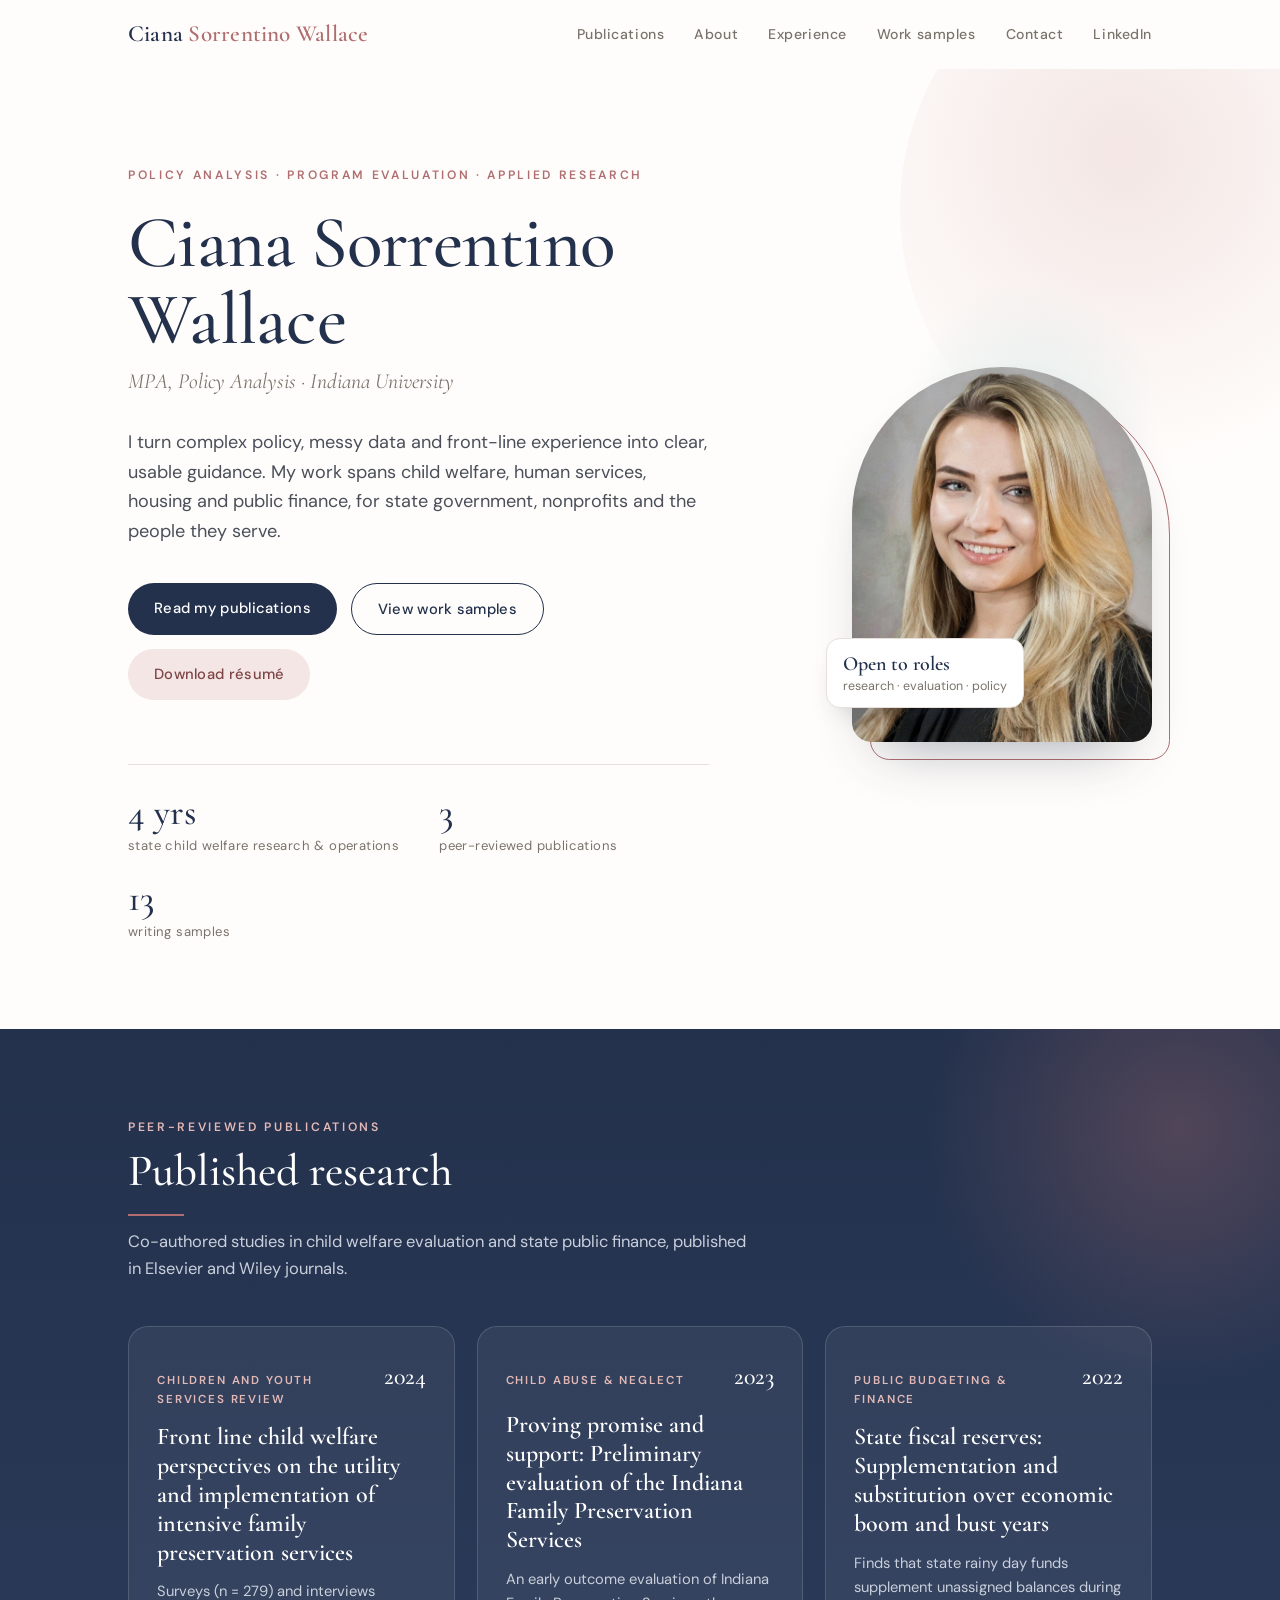
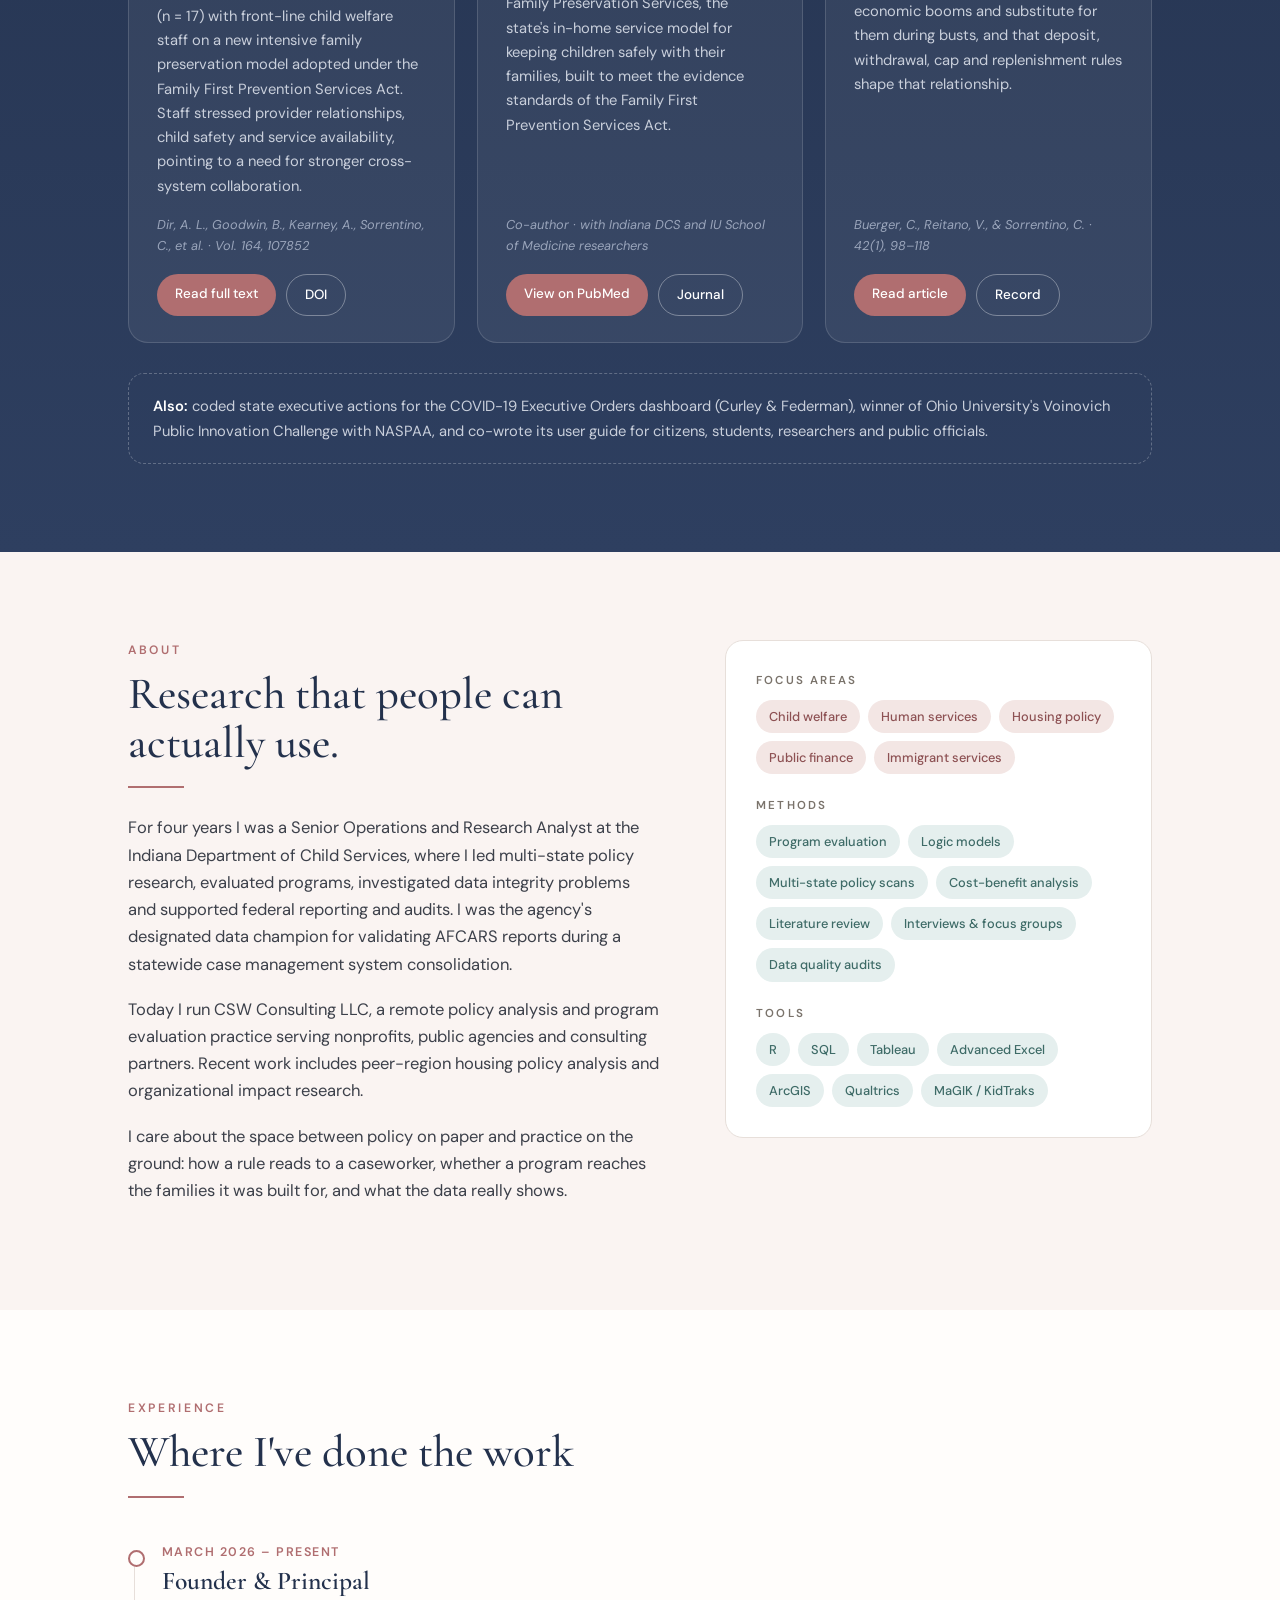
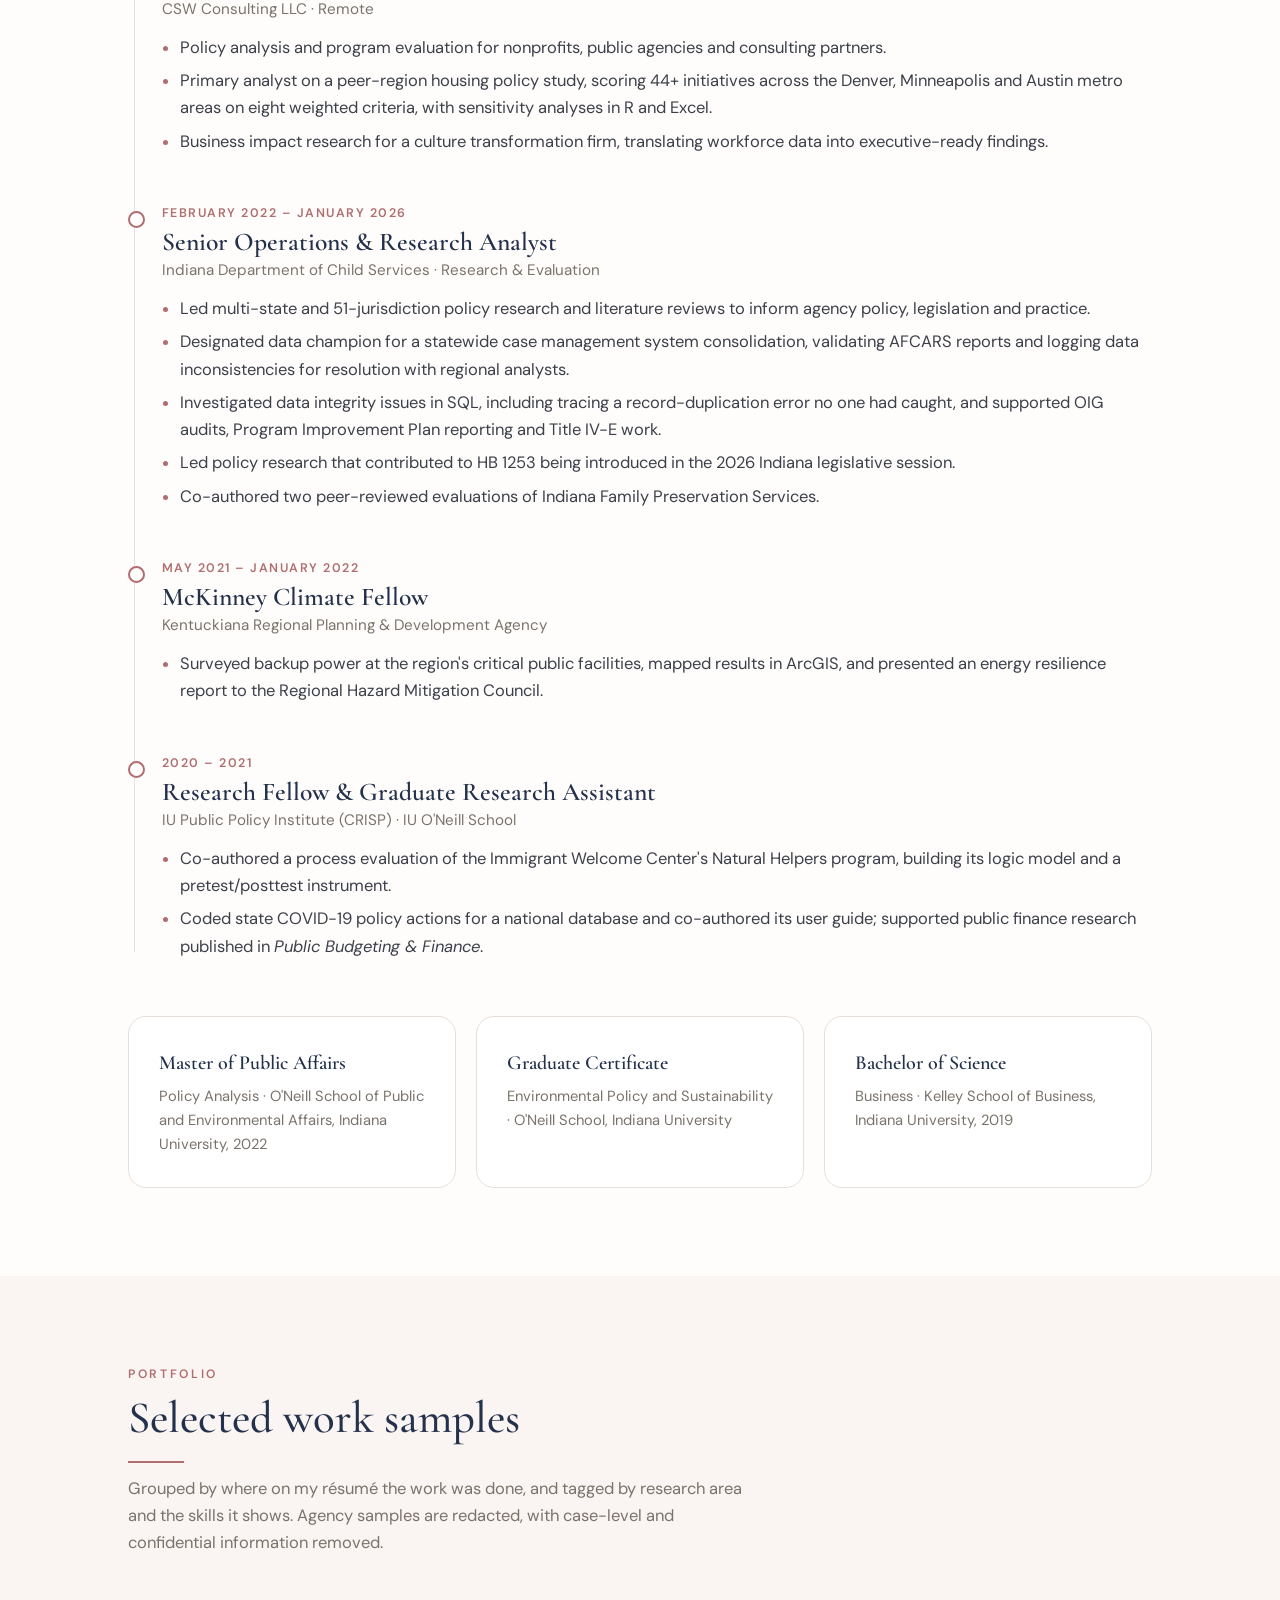
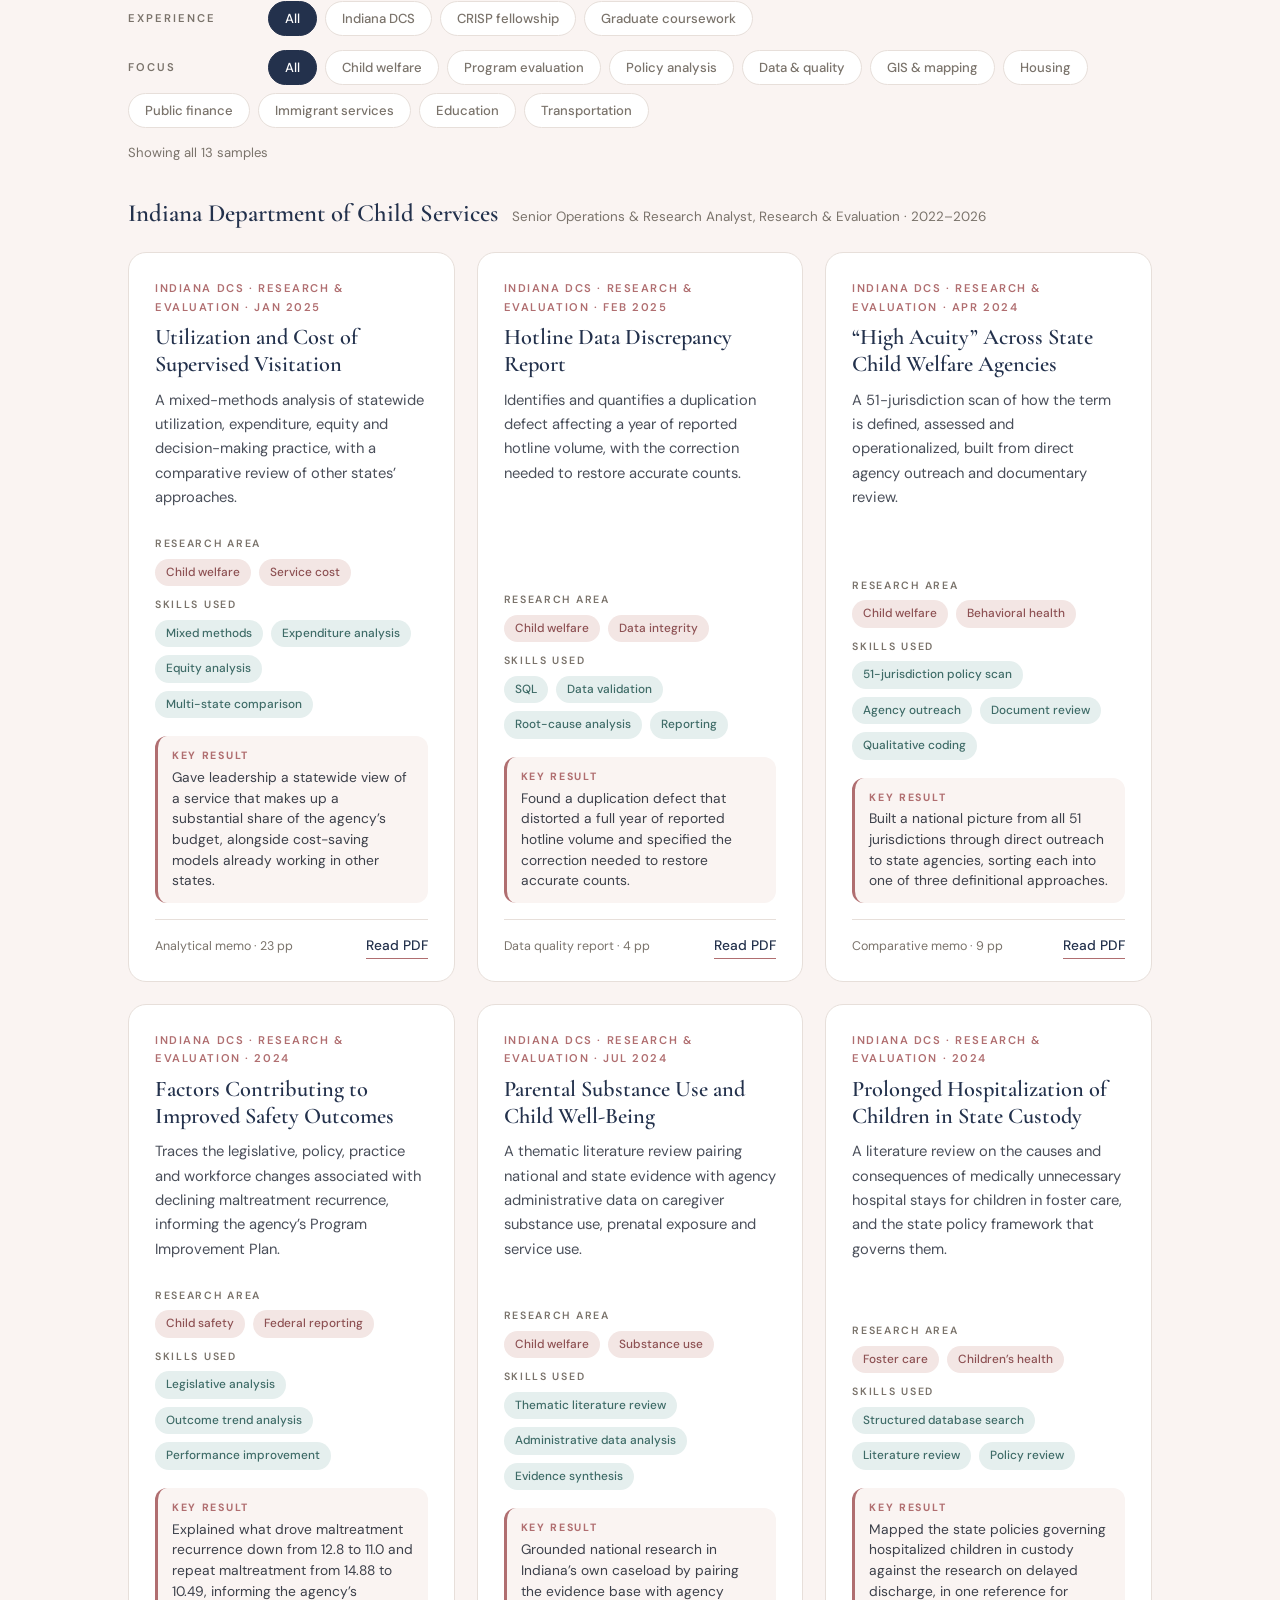
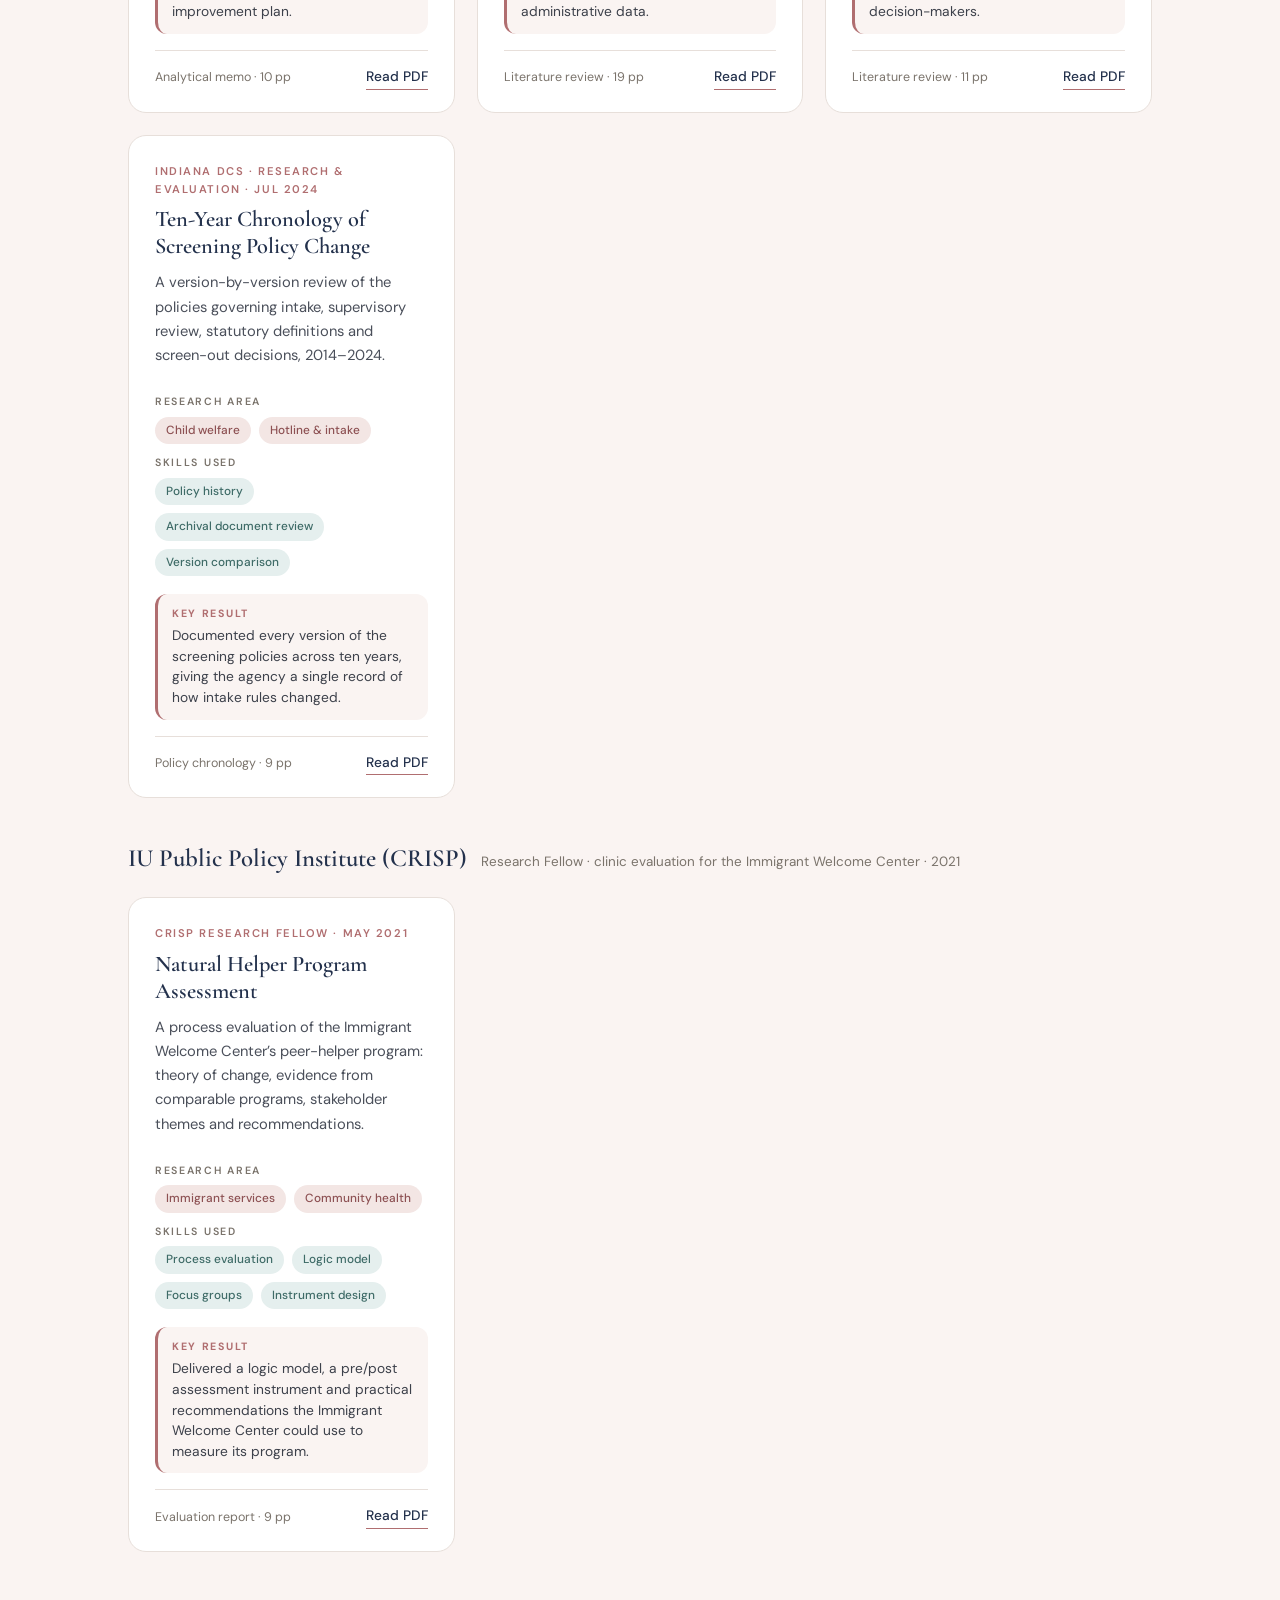
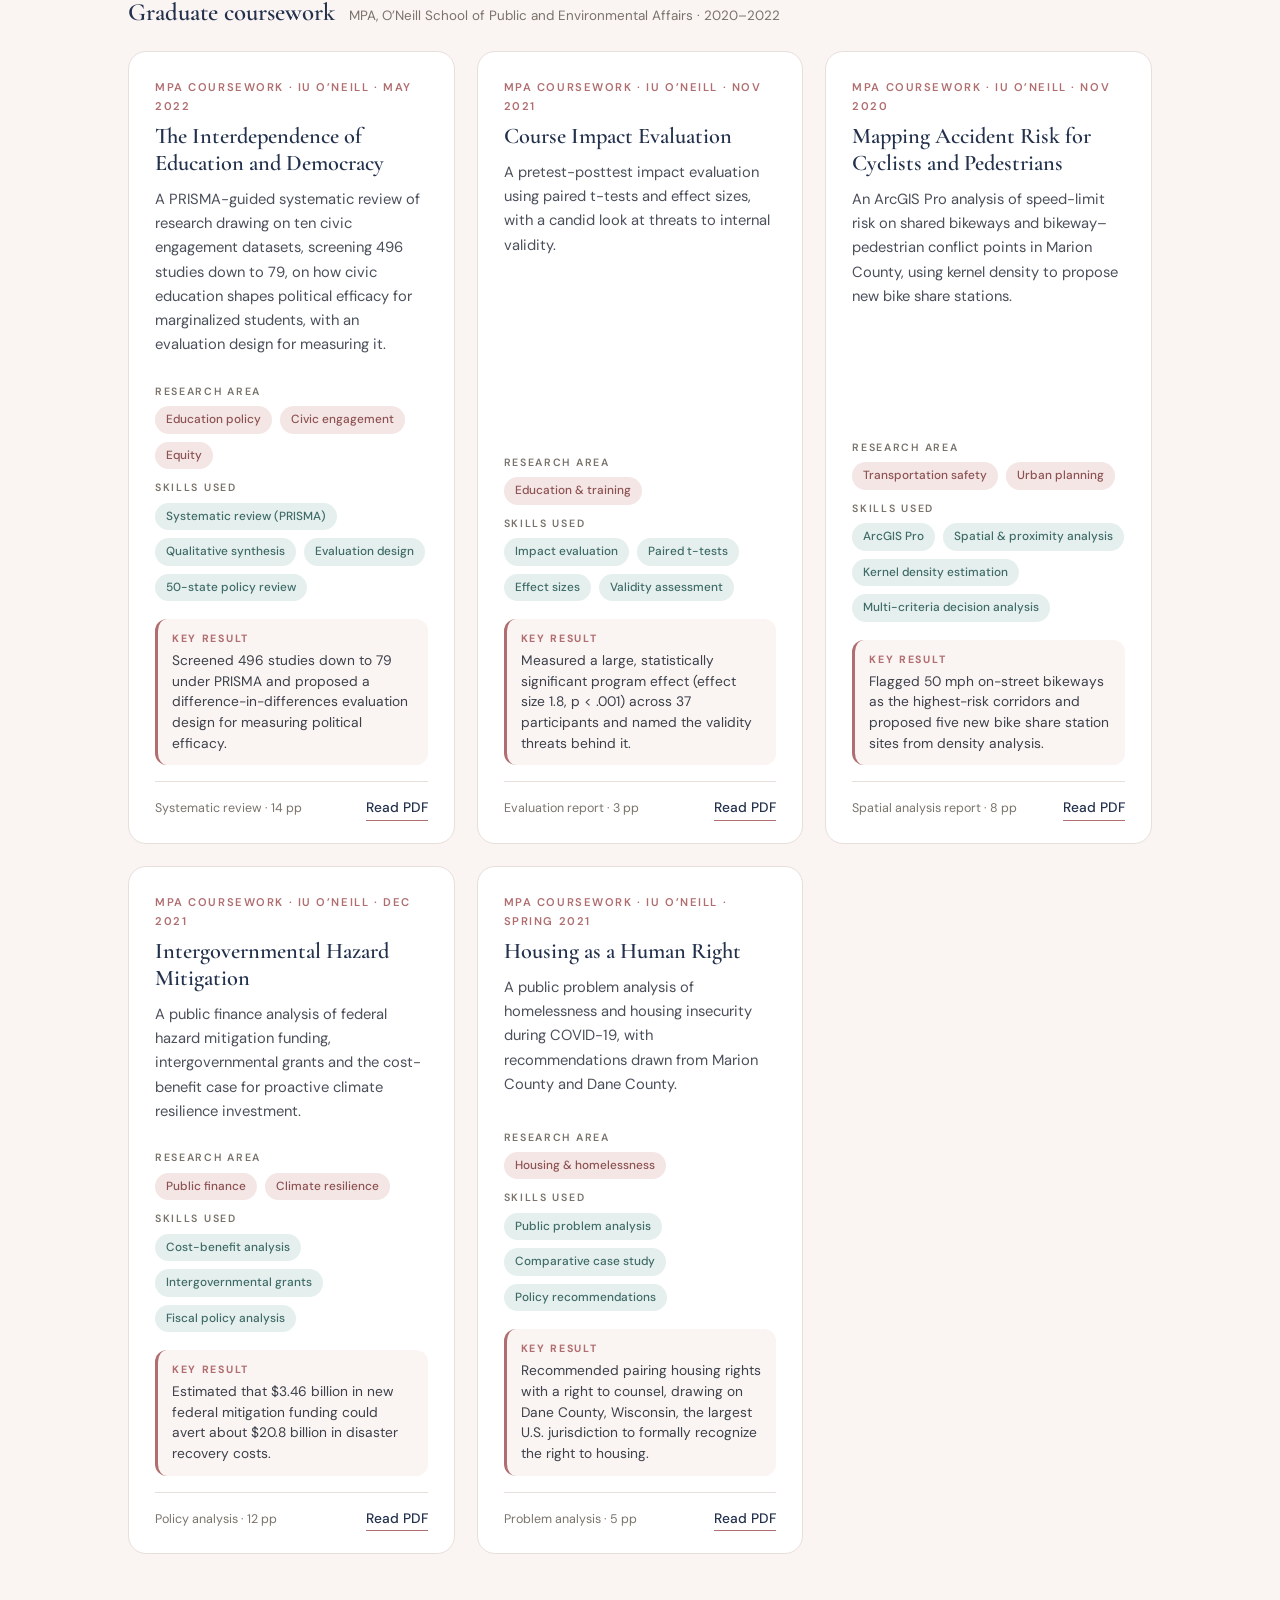
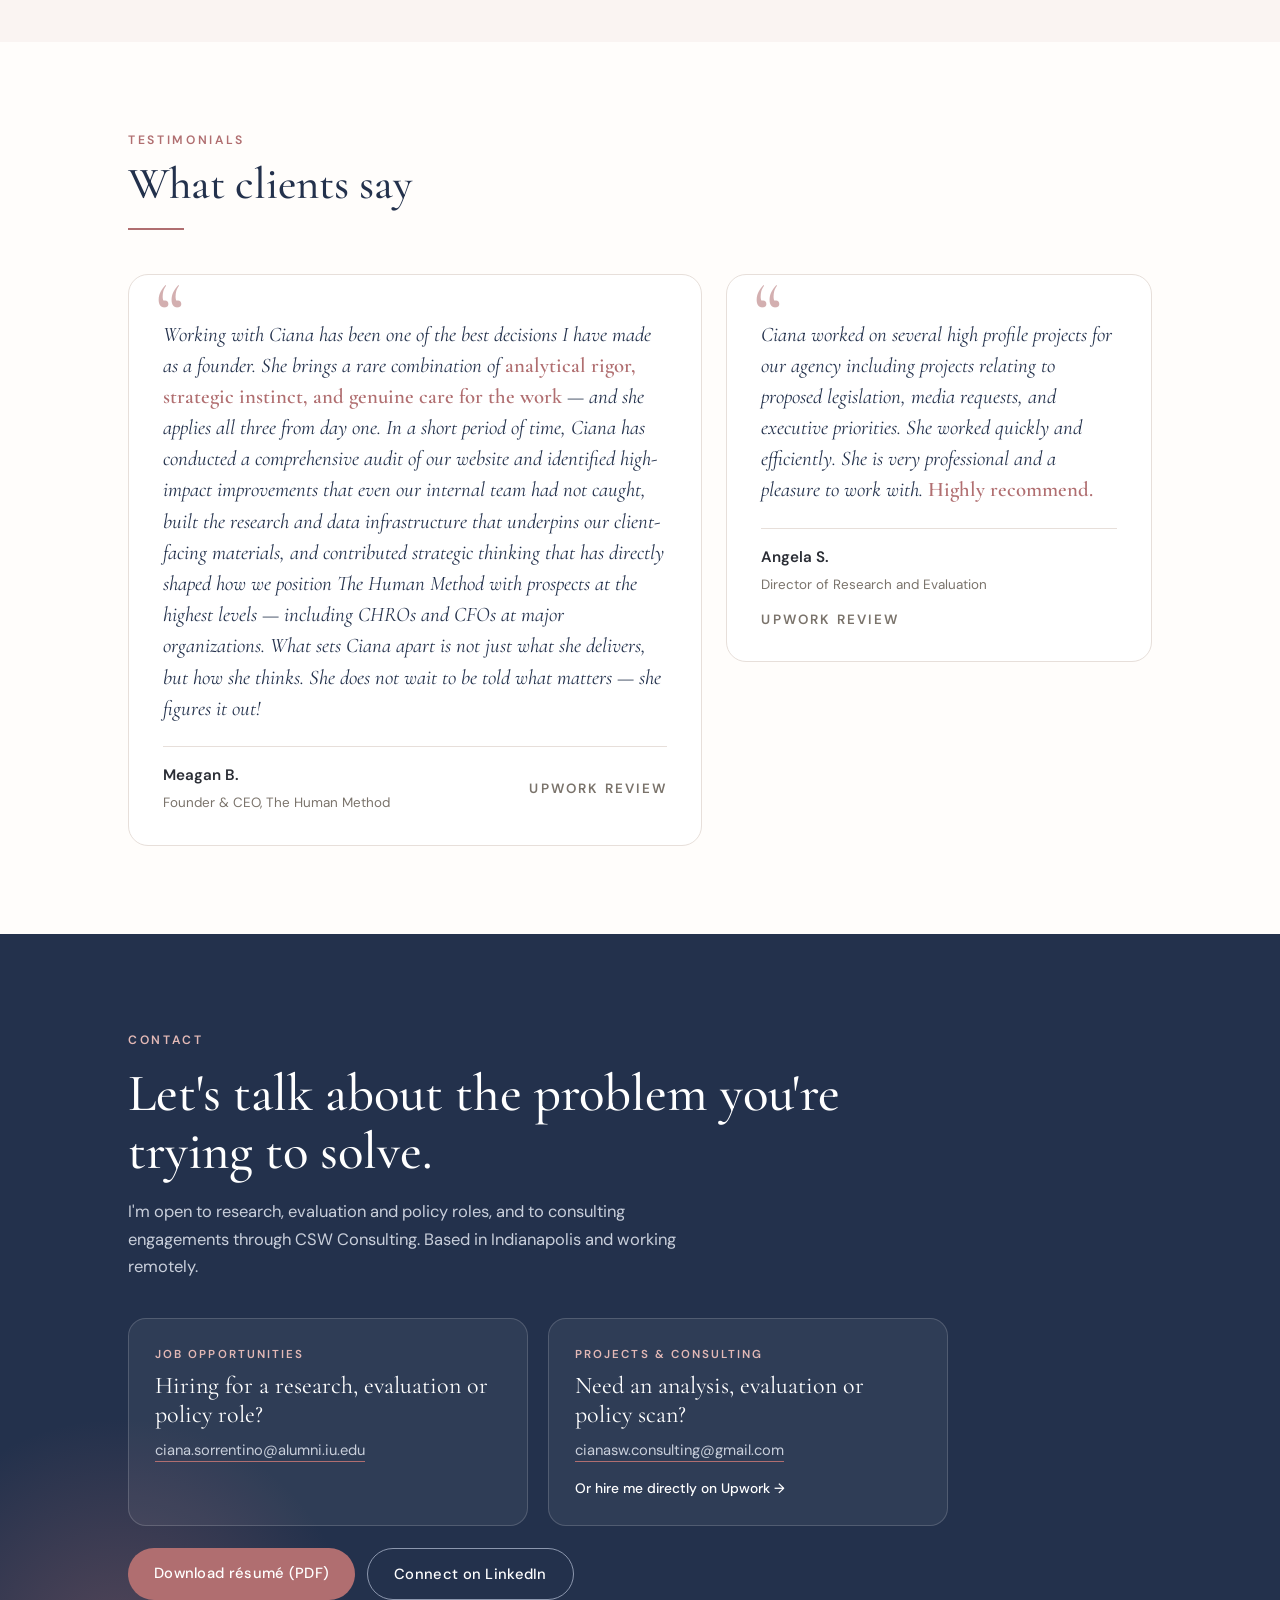
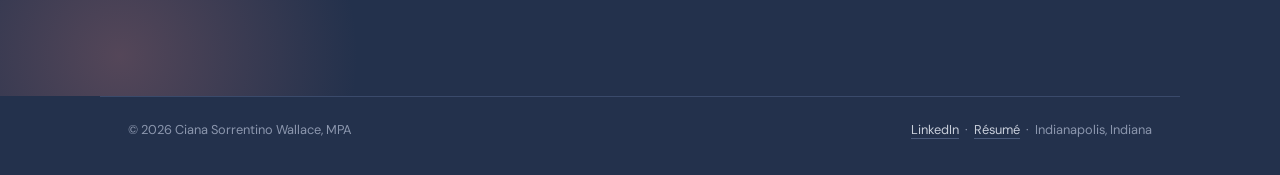
==== commit 1558ad88: "Add resume, LinkedIn, key results, social preview, icons, analytics, SEO" ====
--- a/index.html
+++ b/index.html
@@ -7,6 +7,73 @@
 <meta name="description" content="Ciana Sorrentino Wallace, MPA: policy analyst and program evaluator specializing in child welfare, human services and public finance. Portfolio of research, evaluation and policy writing.">
 <meta property="og:title" content="Ciana Sorrentino Wallace, MPA">
 <meta property="og:description" content="Policy analysis and program evaluation in child welfare, human services and public finance.">
+<link rel="canonical" href="https://ciana-sorrentino-wallace.github.io/">
+<meta name="author" content="Ciana Sorrentino Wallace">
+<meta name="robots" content="index, follow">
+<meta property="og:type" content="profile">
+<meta property="og:url" content="https://ciana-sorrentino-wallace.github.io/">
+<meta property="og:site_name" content="Ciana Sorrentino Wallace">
+<meta property="og:image" content="https://ciana-sorrentino-wallace.github.io/og-image.jpg">
+<meta property="og:image:width" content="1200">
+<meta property="og:image:height" content="630">
+<meta property="og:image:alt" content="Ciana Sorrentino Wallace, MPA: policy analysis and program evaluation">
+<meta name="twitter:card" content="summary_large_image">
+<meta name="twitter:title" content="Ciana Sorrentino Wallace, MPA">
+<meta name="twitter:description" content="Policy analysis and program evaluation in child welfare, human services and public finance.">
+<meta name="twitter:image" content="https://ciana-sorrentino-wallace.github.io/og-image.jpg">
+<link rel="icon" href="favicon.ico" sizes="any">
+<link rel="icon" type="image/png" sizes="32x32" href="favicon-32.png">
+<link rel="apple-touch-icon" href="apple-touch-icon.png">
+<meta name="theme-color" content="#23314C">
+<script type="application/ld+json">
+{
+ "@context": "https://schema.org",
+ "@type": "Person",
+ "name": "Ciana Sorrentino Wallace",
+ "honorificSuffix": "MPA",
+ "jobTitle": "Policy Analyst and Program Evaluator",
+ "description": "Policy analyst and program evaluator specializing in child welfare, human services, housing and public finance.",
+ "url": "https://ciana-sorrentino-wallace.github.io/",
+ "image": "https://ciana-sorrentino-wallace.github.io/ciana.jpg",
+ "email": "mailto:ciana.sorrentino@alumni.iu.edu",
+ "address": {
+  "@type": "PostalAddress",
+  "addressLocality": "Greenwood",
+  "addressRegion": "IN",
+  "addressCountry": "US"
+ },
+ "alumniOf": [
+  {
+   "@type": "CollegeOrUniversity",
+   "name": "Indiana University O'Neill School of Public and Environmental Affairs"
+  },
+  {
+   "@type": "CollegeOrUniversity",
+   "name": "Indiana University Kelley School of Business"
+  }
+ ],
+ "worksFor": {
+  "@type": "Organization",
+  "name": "CSW Consulting LLC"
+ },
+ "knowsAbout": [
+  "Policy analysis",
+  "Program evaluation",
+  "Child welfare",
+  "Public finance",
+  "Housing policy",
+  "Systematic review",
+  "SQL",
+  "R",
+  "ArcGIS"
+ ],
+ "sameAs": [
+  "https://www.linkedin.com/in/cianasorrentino/",
+  "https://www.upwork.com/freelancers/~0150ef4a6375393baf"
+ ]
+}
+</script>
+<script data-goatcounter="https://cianasw.goatcounter.com/count" async src="//gc.zgo.at/count.js"></script>
 <link rel="preconnect" href="https://fonts.googleapis.com">
 <link rel="preconnect" href="https://fonts.gstatic.com" crossorigin>
 <link href="https://fonts.googleapis.com/css2?family=Cormorant+Garamond:ital,wght@0,500;0,600;1,500&family=DM+Sans:opsz,wght@9..40,400;9..40,500;9..40,600&display=swap" rel="stylesheet">
@@ -101,6 +168,18 @@
 .ccard .up{display:inline-block;margin-top:14px;font-size:.86rem;color:#fff;text-decoration:none;font-weight:500}
 .ccard .up:hover{color:#E3B9B6}
 .ccard a.m{text-decoration:none}
+
+
+/* results + extra links */
+.sample .result{margin-top:14px;padding:12px 14px;border-radius:12px;background:var(--rose-mist);border-left:3px solid var(--rose);font-size:.86rem;color:#3C404A;line-height:1.5}
+.sample .result b{display:block;font-size:.66rem;letter-spacing:.16em;text-transform:uppercase;color:var(--rose);margin-bottom:3px}
+.btn.soft{background:var(--rose-soft);color:#7E4446}
+.btn.soft:hover{background:var(--rose);color:#fff}
+.contact .extra{display:flex;flex-wrap:wrap;gap:12px;margin-top:22px;position:relative}
+.contact .btn.line{border:1px solid #8C97AE;color:#fff}
+.contact .btn.line:hover{border-color:#fff;background:rgba(255,255,255,.06)}
+footer a{color:#C9CFDB;text-decoration:none;border-bottom:1px solid #4A5A7B}
+footer a:hover{color:#fff}
 
 /* contact cards */
 .ccards{display:grid;grid-template-columns:repeat(2,minmax(0,1fr));gap:20px;margin-top:38px;position:relative;max-width:820px}
@@ -215,6 +294,7 @@
       <li><a href="#experience">Experience</a></li>
       <li><a href="#work">Work samples</a></li>
       <li><a href="#contact">Contact</a></li>
+      <li><a href="https://www.linkedin.com/in/cianasorrentino/" target="_blank" rel="noopener" data-goatcounter-click="linkedin-nav">LinkedIn</a></li>
     </ul>
   </div>
 </header>
@@ -230,6 +310,7 @@
       <div class="btns">
         <a class="btn primary" href="#publications">Read my publications</a>
         <a class="btn ghost" href="#work">View work samples</a>
+        <a class="btn soft" href="Ciana_Sorrentino_Wallace_Resume.pdf" target="_blank" rel="noopener" data-goatcounter-click="resume-hero" data-goatcounter-title="Resume download (hero)">Download r&eacute;sum&eacute;</a>
       </div>
       <div class="stats">
         <div class="stat"><b>4 yrs</b><span>state child welfare research &amp; operations</span></div>
@@ -323,6 +404,7 @@
           <li>Led multi-state and 51-jurisdiction policy research and literature reviews to inform agency policy, legislation and practice.</li>
           <li>Designated data champion for a statewide case management system consolidation, validating AFCARS reports and logging data inconsistencies for resolution with regional analysts.</li>
           <li>Investigated data integrity issues in SQL, including tracing a record-duplication error no one had caught, and supported OIG audits, Program Improvement Plan reporting and Title IV-E work.</li>
+          <li>Led policy research that contributed to HB 1253 being introduced in the 2026 Indiana legislative session.</li>
           <li>Co-authored two peer-reviewed evaluations of Indiana Family Preservation Services.</li>
         </ul>
       </div>
@@ -371,81 +453,94 @@
         <div class="where">Indiana DCS &middot; Research &amp; Evaluation &middot; Jan 2025</div><h3>Utilization and Cost of Supervised Visitation</h3>
         <p>A mixed-methods analysis of statewide utilization, expenditure, equity and decision-making practice, with a comparative review of other states&rsquo; approaches.</p>
         <div class="tags"><div class="tl">Research area</div><div class="chips"><span class="chip rose">Child welfare</span><span class="chip rose">Service cost</span></div><div class="tl">Skills used</div><div class="chips"><span class="chip">Mixed methods</span><span class="chip">Expenditure analysis</span><span class="chip">Equity analysis</span><span class="chip">Multi-state comparison</span></div></div>
-        <div class="foot"><span class="doc">Analytical memo &middot; 23 pp</span><a class="read" href="01_Supervised_Visitation_Analysis.pdf" target="_blank" rel="noopener">Read PDF</a></div>
+        <div class="result"><b>Key result</b>Gave leadership a statewide view of a service that makes up a substantial share of the agency&rsquo;s budget, alongside cost-saving models already working in other states.</div>
+        <div class="foot"><span class="doc">Analytical memo &middot; 23 pp</span><a class="read" href="01_Supervised_Visitation_Analysis.pdf" target="_blank" rel="noopener" data-goatcounter-click="pdf-01" data-goatcounter-title="01_Supervised_Visitation_Analysis.pdf">Read PDF</a></div>
       </article>
       <article class="sample reveal" data-t="cw data dcs">
         <div class="where">Indiana DCS &middot; Research &amp; Evaluation &middot; Feb 2025</div><h3>Hotline Data Discrepancy Report</h3>
         <p>Identifies and quantifies a duplication defect affecting a year of reported hotline volume, with the correction needed to restore accurate counts.</p>
         <div class="tags"><div class="tl">Research area</div><div class="chips"><span class="chip rose">Child welfare</span><span class="chip rose">Data integrity</span></div><div class="tl">Skills used</div><div class="chips"><span class="chip">SQL</span><span class="chip">Data validation</span><span class="chip">Root-cause analysis</span><span class="chip">Reporting</span></div></div>
-        <div class="foot"><span class="doc">Data quality report &middot; 4 pp</span><a class="read" href="07_Hotline_Data_Discrepancy_Report.pdf" target="_blank" rel="noopener">Read PDF</a></div>
+        <div class="result"><b>Key result</b>Found a duplication defect that distorted a full year of reported hotline volume and specified the correction needed to restore accurate counts.</div>
+        <div class="foot"><span class="doc">Data quality report &middot; 4 pp</span><a class="read" href="07_Hotline_Data_Discrepancy_Report.pdf" target="_blank" rel="noopener" data-goatcounter-click="pdf-07" data-goatcounter-title="07_Hotline_Data_Discrepancy_Report.pdf">Read PDF</a></div>
       </article>
       <article class="sample reveal" data-t="cw dcs policy">
         <div class="where">Indiana DCS &middot; Research &amp; Evaluation &middot; Apr 2024</div><h3>&ldquo;High Acuity&rdquo; Across State Child Welfare Agencies</h3>
         <p>A 51-jurisdiction scan of how the term is defined, assessed and operationalized, built from direct agency outreach and documentary review.</p>
         <div class="tags"><div class="tl">Research area</div><div class="chips"><span class="chip rose">Child welfare</span><span class="chip rose">Behavioral health</span></div><div class="tl">Skills used</div><div class="chips"><span class="chip">51-jurisdiction policy scan</span><span class="chip">Agency outreach</span><span class="chip">Document review</span><span class="chip">Qualitative coding</span></div></div>
-        <div class="foot"><span class="doc">Comparative memo &middot; 9 pp</span><a class="read" href="03_High_Acuity_Comparative_Analysis.pdf" target="_blank" rel="noopener">Read PDF</a></div>
+        <div class="result"><b>Key result</b>Built a national picture from all 51 jurisdictions through direct outreach to state agencies, sorting each into one of three definitional approaches.</div>
+        <div class="foot"><span class="doc">Comparative memo &middot; 9 pp</span><a class="read" href="03_High_Acuity_Comparative_Analysis.pdf" target="_blank" rel="noopener" data-goatcounter-click="pdf-03" data-goatcounter-title="03_High_Acuity_Comparative_Analysis.pdf">Read PDF</a></div>
       </article>
       <article class="sample reveal" data-t="cw dcs eval policy">
         <div class="where">Indiana DCS &middot; Research &amp; Evaluation &middot; 2024</div><h3>Factors Contributing to Improved Safety Outcomes</h3>
         <p>Traces the legislative, policy, practice and workforce changes associated with declining maltreatment recurrence, informing the agency&rsquo;s Program Improvement Plan.</p>
         <div class="tags"><div class="tl">Research area</div><div class="chips"><span class="chip rose">Child safety</span><span class="chip rose">Federal reporting</span></div><div class="tl">Skills used</div><div class="chips"><span class="chip">Legislative analysis</span><span class="chip">Outcome trend analysis</span><span class="chip">Performance improvement</span></div></div>
-        <div class="foot"><span class="doc">Analytical memo &middot; 10 pp</span><a class="read" href="05_Safety_Outcomes_Improvement_Memo.pdf" target="_blank" rel="noopener">Read PDF</a></div>
+        <div class="result"><b>Key result</b>Explained what drove maltreatment recurrence down from 12.8 to 11.0 and repeat maltreatment from 14.88 to 10.49, informing the agency&rsquo;s improvement plan.</div>
+        <div class="foot"><span class="doc">Analytical memo &middot; 10 pp</span><a class="read" href="05_Safety_Outcomes_Improvement_Memo.pdf" target="_blank" rel="noopener" data-goatcounter-click="pdf-05" data-goatcounter-title="05_Safety_Outcomes_Improvement_Memo.pdf">Read PDF</a></div>
       </article>
       <article class="sample reveal" data-t="cw data dcs policy">
         <div class="where">Indiana DCS &middot; Research &amp; Evaluation &middot; Jul 2024</div><h3>Parental Substance Use and Child Well-Being</h3>
         <p>A thematic literature review pairing national and state evidence with agency administrative data on caregiver substance use, prenatal exposure and service use.</p>
         <div class="tags"><div class="tl">Research area</div><div class="chips"><span class="chip rose">Child welfare</span><span class="chip rose">Substance use</span></div><div class="tl">Skills used</div><div class="chips"><span class="chip">Thematic literature review</span><span class="chip">Administrative data analysis</span><span class="chip">Evidence synthesis</span></div></div>
-        <div class="foot"><span class="doc">Literature review &middot; 19 pp</span><a class="read" href="02_Parental_Substance_Use_Literature_Review.pdf" target="_blank" rel="noopener">Read PDF</a></div>
+        <div class="result"><b>Key result</b>Grounded national research in Indiana&rsquo;s own caseload by pairing the evidence base with agency administrative data.</div>
+        <div class="foot"><span class="doc">Literature review &middot; 19 pp</span><a class="read" href="02_Parental_Substance_Use_Literature_Review.pdf" target="_blank" rel="noopener" data-goatcounter-click="pdf-02" data-goatcounter-title="02_Parental_Substance_Use_Literature_Review.pdf">Read PDF</a></div>
       </article>
       <article class="sample reveal" data-t="cw dcs policy">
         <div class="where">Indiana DCS &middot; Research &amp; Evaluation &middot; 2024</div><h3>Prolonged Hospitalization of Children in State Custody</h3>
         <p>A literature review on the causes and consequences of medically unnecessary hospital stays for children in foster care, and the state policy framework that governs them.</p>
         <div class="tags"><div class="tl">Research area</div><div class="chips"><span class="chip rose">Foster care</span><span class="chip rose">Children&rsquo;s health</span></div><div class="tl">Skills used</div><div class="chips"><span class="chip">Structured database search</span><span class="chip">Literature review</span><span class="chip">Policy review</span></div></div>
-        <div class="foot"><span class="doc">Literature review &middot; 11 pp</span><a class="read" href="04_Acute_Hospitalizations_Literature_Review.pdf" target="_blank" rel="noopener">Read PDF</a></div>
+        <div class="result"><b>Key result</b>Mapped the state policies governing hospitalized children in custody against the research on delayed discharge, in one reference for decision-makers.</div>
+        <div class="foot"><span class="doc">Literature review &middot; 11 pp</span><a class="read" href="04_Acute_Hospitalizations_Literature_Review.pdf" target="_blank" rel="noopener" data-goatcounter-click="pdf-04" data-goatcounter-title="04_Acute_Hospitalizations_Literature_Review.pdf">Read PDF</a></div>
       </article>
       <article class="sample reveal" data-t="cw dcs policy">
         <div class="where">Indiana DCS &middot; Research &amp; Evaluation &middot; Jul 2024</div><h3>Ten-Year Chronology of Screening Policy Change</h3>
         <p>A version-by-version review of the policies governing intake, supervisory review, statutory definitions and screen-out decisions, 2014&ndash;2024.</p>
         <div class="tags"><div class="tl">Research area</div><div class="chips"><span class="chip rose">Child welfare</span><span class="chip rose">Hotline &amp; intake</span></div><div class="tl">Skills used</div><div class="chips"><span class="chip">Policy history</span><span class="chip">Archival document review</span><span class="chip">Version comparison</span></div></div>
-        <div class="foot"><span class="doc">Policy chronology &middot; 9 pp</span><a class="read" href="06_Screening_Policy_Change_Chronology.pdf" target="_blank" rel="noopener">Read PDF</a></div>
+        <div class="result"><b>Key result</b>Documented every version of the screening policies across ten years, giving the agency a single record of how intake rules changed.</div>
+        <div class="foot"><span class="doc">Policy chronology &middot; 9 pp</span><a class="read" href="06_Screening_Policy_Change_Chronology.pdf" target="_blank" rel="noopener" data-goatcounter-click="pdf-06" data-goatcounter-title="06_Screening_Policy_Change_Chronology.pdf">Read PDF</a></div>
       </article>
       <div class="group" data-g="crisp"><h3>IU Public Policy Institute (CRISP)</h3><span>Research Fellow &middot; clinic evaluation for the Immigrant Welcome Center &middot; 2021</span></div>
       <article class="sample reveal" data-t="crisp eval immigrant">
         <div class="where">CRISP Research Fellow &middot; May 2021</div><h3>Natural Helper Program Assessment</h3>
         <p>A process evaluation of the Immigrant Welcome Center&rsquo;s peer-helper program: theory of change, evidence from comparable programs, stakeholder themes and recommendations.</p>
         <div class="tags"><div class="tl">Research area</div><div class="chips"><span class="chip rose">Immigrant services</span><span class="chip rose">Community health</span></div><div class="tl">Skills used</div><div class="chips"><span class="chip">Process evaluation</span><span class="chip">Logic model</span><span class="chip">Focus groups</span><span class="chip">Instrument design</span></div></div>
-        <div class="foot"><span class="doc">Evaluation report &middot; 9 pp</span><a class="read" href="12_Natural_Helper_Program_Assessment.pdf" target="_blank" rel="noopener">Read PDF</a></div>
+        <div class="result"><b>Key result</b>Delivered a logic model, a pre/post assessment instrument and practical recommendations the Immigrant Welcome Center could use to measure its program.</div>
+        <div class="foot"><span class="doc">Evaluation report &middot; 9 pp</span><a class="read" href="12_Natural_Helper_Program_Assessment.pdf" target="_blank" rel="noopener" data-goatcounter-click="pdf-12" data-goatcounter-title="12_Natural_Helper_Program_Assessment.pdf">Read PDF</a></div>
       </article>
       <div class="group" data-g="school"><h3>Graduate coursework</h3><span>MPA, O&rsquo;Neill School of Public and Environmental Affairs &middot; 2020&ndash;2022</span></div>
       <article class="sample reveal" data-t="education eval policy school">
         <div class="where">MPA coursework &middot; IU O&rsquo;Neill &middot; May 2022</div><h3>The Interdependence of Education and Democracy</h3>
         <p>A PRISMA-guided systematic review of research drawing on ten civic engagement datasets, screening 496 studies down to 79, on how civic education shapes political efficacy for marginalized students, with an evaluation design for measuring it.</p>
         <div class="tags"><div class="tl">Research area</div><div class="chips"><span class="chip rose">Education policy</span><span class="chip rose">Civic engagement</span><span class="chip rose">Equity</span></div><div class="tl">Skills used</div><div class="chips"><span class="chip">Systematic review (PRISMA)</span><span class="chip">Qualitative synthesis</span><span class="chip">Evaluation design</span><span class="chip">50-state policy review</span></div></div>
-        <div class="foot"><span class="doc">Systematic review &middot; 14 pp</span><a class="read" href="10_Civic_Education_Democracy_Issue_Paper.pdf" target="_blank" rel="noopener">Read PDF</a></div>
+        <div class="result"><b>Key result</b>Screened 496 studies down to 79 under PRISMA and proposed a difference-in-differences evaluation design for measuring political efficacy.</div>
+        <div class="foot"><span class="doc">Systematic review &middot; 14 pp</span><a class="read" href="10_Civic_Education_Democracy_Issue_Paper.pdf" target="_blank" rel="noopener" data-goatcounter-click="pdf-10" data-goatcounter-title="10_Civic_Education_Democracy_Issue_Paper.pdf">Read PDF</a></div>
       </article>
       <article class="sample reveal" data-t="data education eval school">
         <div class="where">MPA coursework &middot; IU O&rsquo;Neill &middot; Nov 2021</div><h3>Course Impact Evaluation</h3>
         <p>A pretest-posttest impact evaluation using paired t-tests and effect sizes, with a candid look at threats to internal validity.</p>
         <div class="tags"><div class="tl">Research area</div><div class="chips"><span class="chip rose">Education &amp; training</span></div><div class="tl">Skills used</div><div class="chips"><span class="chip">Impact evaluation</span><span class="chip">Paired t-tests</span><span class="chip">Effect sizes</span><span class="chip">Validity assessment</span></div></div>
-        <div class="foot"><span class="doc">Evaluation report &middot; 3 pp</span><a class="read" href="11_Course_Impact_Evaluation_Report.pdf" target="_blank" rel="noopener">Read PDF</a></div>
+        <div class="result"><b>Key result</b>Measured a large, statistically significant program effect (effect size 1.8, p &lt; .001) across 37 participants and named the validity threats behind it.</div>
+        <div class="foot"><span class="doc">Evaluation report &middot; 3 pp</span><a class="read" href="11_Course_Impact_Evaluation_Report.pdf" target="_blank" rel="noopener" data-goatcounter-click="pdf-11" data-goatcounter-title="11_Course_Impact_Evaluation_Report.pdf">Read PDF</a></div>
       </article>
       <article class="sample reveal" data-t="data gis policy school transport">
         <div class="where">MPA coursework &middot; IU O&rsquo;Neill &middot; Nov 2020</div><h3>Mapping Accident Risk for Cyclists and Pedestrians</h3>
         <p>An ArcGIS Pro analysis of speed-limit risk on shared bikeways and bikeway&ndash;pedestrian conflict points in Marion County, using kernel density to propose new bike share stations.</p>
         <div class="tags"><div class="tl">Research area</div><div class="chips"><span class="chip rose">Transportation safety</span><span class="chip rose">Urban planning</span></div><div class="tl">Skills used</div><div class="chips"><span class="chip">ArcGIS Pro</span><span class="chip">Spatial &amp; proximity analysis</span><span class="chip">Kernel density estimation</span><span class="chip">Multi-criteria decision analysis</span></div></div>
-        <div class="foot"><span class="doc">Spatial analysis report &middot; 8 pp</span><a class="read" href="13_Cyclist_Pedestrian_Risk_GIS_Analysis.pdf" target="_blank" rel="noopener">Read PDF</a></div>
+        <div class="result"><b>Key result</b>Flagged 50 mph on-street bikeways as the highest-risk corridors and proposed five new bike share station sites from density analysis.</div>
+        <div class="foot"><span class="doc">Spatial analysis report &middot; 8 pp</span><a class="read" href="13_Cyclist_Pedestrian_Risk_GIS_Analysis.pdf" target="_blank" rel="noopener" data-goatcounter-click="pdf-13" data-goatcounter-title="13_Cyclist_Pedestrian_Risk_GIS_Analysis.pdf">Read PDF</a></div>
       </article>
       <article class="sample reveal" data-t="finance policy school">
         <div class="where">MPA coursework &middot; IU O&rsquo;Neill &middot; Dec 2021</div><h3>Intergovernmental Hazard Mitigation</h3>
         <p>A public finance analysis of federal hazard mitigation funding, intergovernmental grants and the cost-benefit case for proactive climate resilience investment.</p>
         <div class="tags"><div class="tl">Research area</div><div class="chips"><span class="chip rose">Public finance</span><span class="chip rose">Climate resilience</span></div><div class="tl">Skills used</div><div class="chips"><span class="chip">Cost-benefit analysis</span><span class="chip">Intergovernmental grants</span><span class="chip">Fiscal policy analysis</span></div></div>
-        <div class="foot"><span class="doc">Policy analysis &middot; 12 pp</span><a class="read" href="08_Intergovernmental_Hazard_Mitigation_Analysis.pdf" target="_blank" rel="noopener">Read PDF</a></div>
+        <div class="result"><b>Key result</b>Estimated that $3.46 billion in new federal mitigation funding could avert about $20.8 billion in disaster recovery costs.</div>
+        <div class="foot"><span class="doc">Policy analysis &middot; 12 pp</span><a class="read" href="08_Intergovernmental_Hazard_Mitigation_Analysis.pdf" target="_blank" rel="noopener" data-goatcounter-click="pdf-08" data-goatcounter-title="08_Intergovernmental_Hazard_Mitigation_Analysis.pdf">Read PDF</a></div>
       </article>
       <article class="sample reveal" data-t="housing policy school">
         <div class="where">MPA coursework &middot; IU O&rsquo;Neill &middot; Spring 2021</div><h3>Housing as a Human Right</h3>
         <p>A public problem analysis of homelessness and housing insecurity during COVID-19, with recommendations drawn from Marion County and Dane County.</p>
         <div class="tags"><div class="tl">Research area</div><div class="chips"><span class="chip rose">Housing &amp; homelessness</span></div><div class="tl">Skills used</div><div class="chips"><span class="chip">Public problem analysis</span><span class="chip">Comparative case study</span><span class="chip">Policy recommendations</span></div></div>
-        <div class="foot"><span class="doc">Problem analysis &middot; 5 pp</span><a class="read" href="09_Housing_Human_Right_Problem_Analysis.pdf" target="_blank" rel="noopener">Read PDF</a></div>
+        <div class="result"><b>Key result</b>Recommended pairing housing rights with a right to counsel, drawing on Dane County, Wisconsin, the largest U.S. jurisdiction to formally recognize the right to housing.</div>
+        <div class="foot"><span class="doc">Problem analysis &middot; 5 pp</span><a class="read" href="09_Housing_Human_Right_Problem_Analysis.pdf" target="_blank" rel="noopener" data-goatcounter-click="pdf-09" data-goatcounter-title="09_Housing_Human_Right_Problem_Analysis.pdf">Read PDF</a></div>
       </article>
     </div>
   </div>
@@ -479,9 +574,13 @@
       <a class="ccard" href="mailto:ciana.sorrentino@alumni.iu.edu"><div class="k">Job opportunities</div><div class="t">Hiring for a research, evaluation or policy role?</div><span class="m">ciana.sorrentino@alumni.iu.edu</span></a>
       <div class="ccard"><div class="k">Projects &amp; consulting</div><div class="t">Need an analysis, evaluation or policy scan?</div><a class="m" href="mailto:cianasw.consulting@gmail.com">cianasw.consulting@gmail.com</a><br><a class="up" href="https://www.upwork.com/freelancers/~0150ef4a6375393baf" target="_blank" rel="noopener">Or hire me directly on Upwork &rarr;</a></div>
     </div>
+    <div class="extra">
+      <a class="btn primary" href="Ciana_Sorrentino_Wallace_Resume.pdf" target="_blank" rel="noopener" data-goatcounter-click="resume-contact" data-goatcounter-title="Resume download (contact)">Download r&eacute;sum&eacute; (PDF)</a>
+      <a class="btn line" href="https://www.linkedin.com/in/cianasorrentino/" target="_blank" rel="noopener" data-goatcounter-click="linkedin-contact">Connect on LinkedIn</a>
+    </div>
   </div>
 </section>
-<footer><div class="wrap"><span>&copy; 2026 Ciana Sorrentino Wallace, MPA</span><span>Indianapolis, Indiana</span></div></footer>
+<footer><div class="wrap"><span>&copy; 2026 Ciana Sorrentino Wallace, MPA</span><span><a href="https://www.linkedin.com/in/cianasorrentino/" target="_blank" rel="noopener">LinkedIn</a> &nbsp;&middot;&nbsp; <a href="Ciana_Sorrentino_Wallace_Resume.pdf" target="_blank" rel="noopener">R&eacute;sum&eacute;</a> &nbsp;&middot;&nbsp; Indianapolis, Indiana</span></div></footer>
 
 <script>
 (function(){
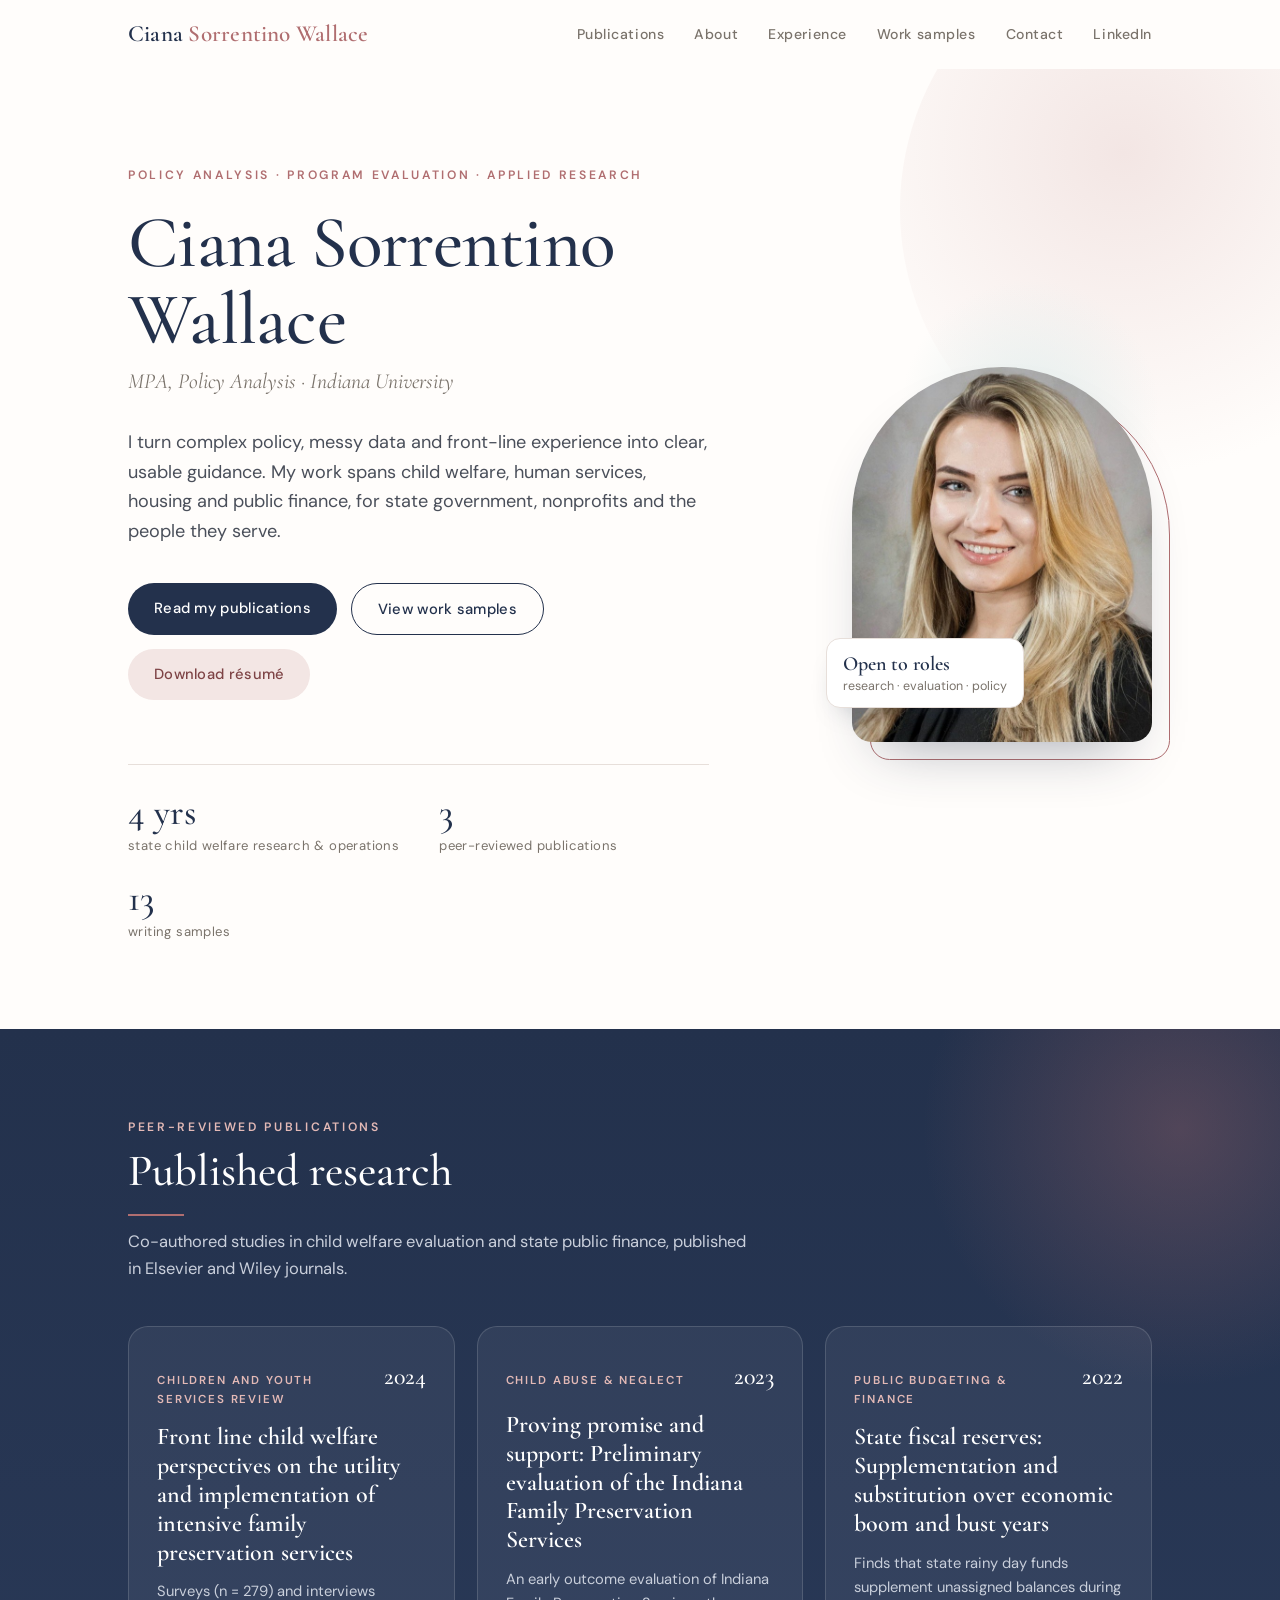
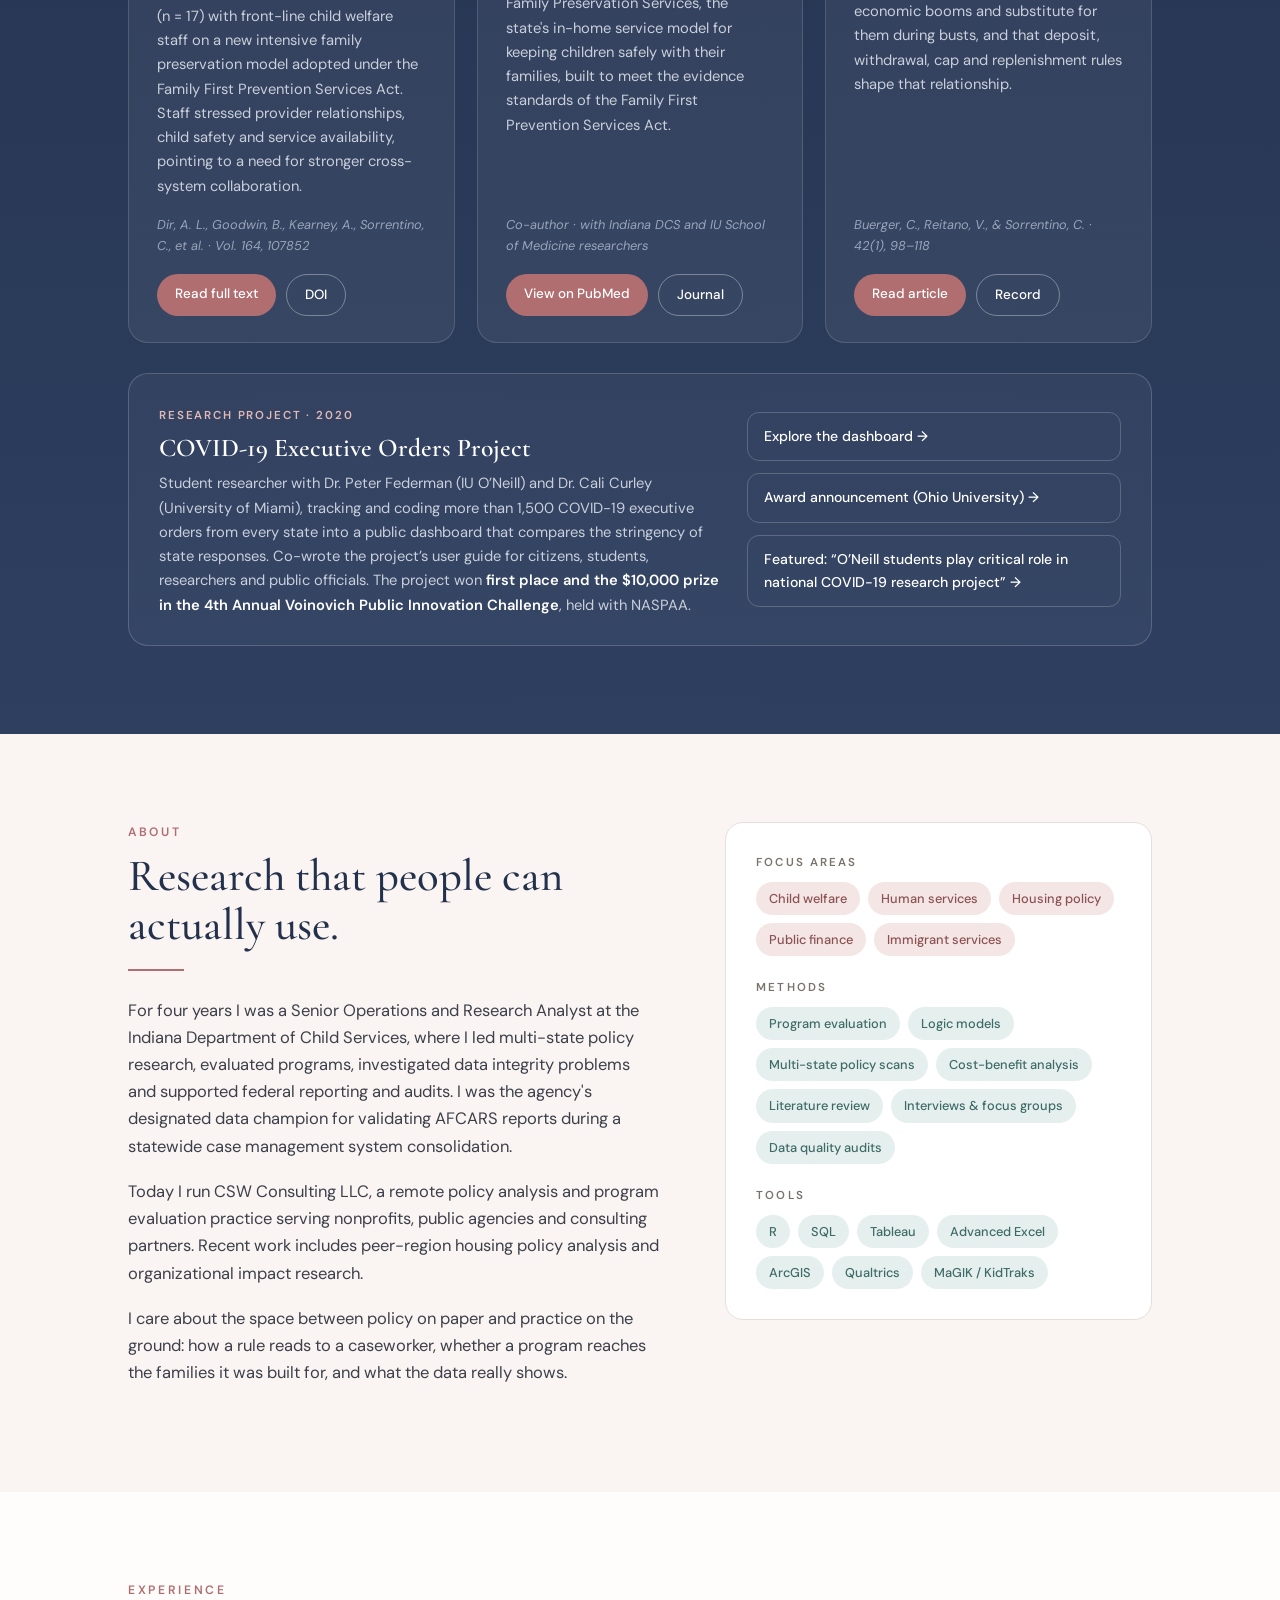
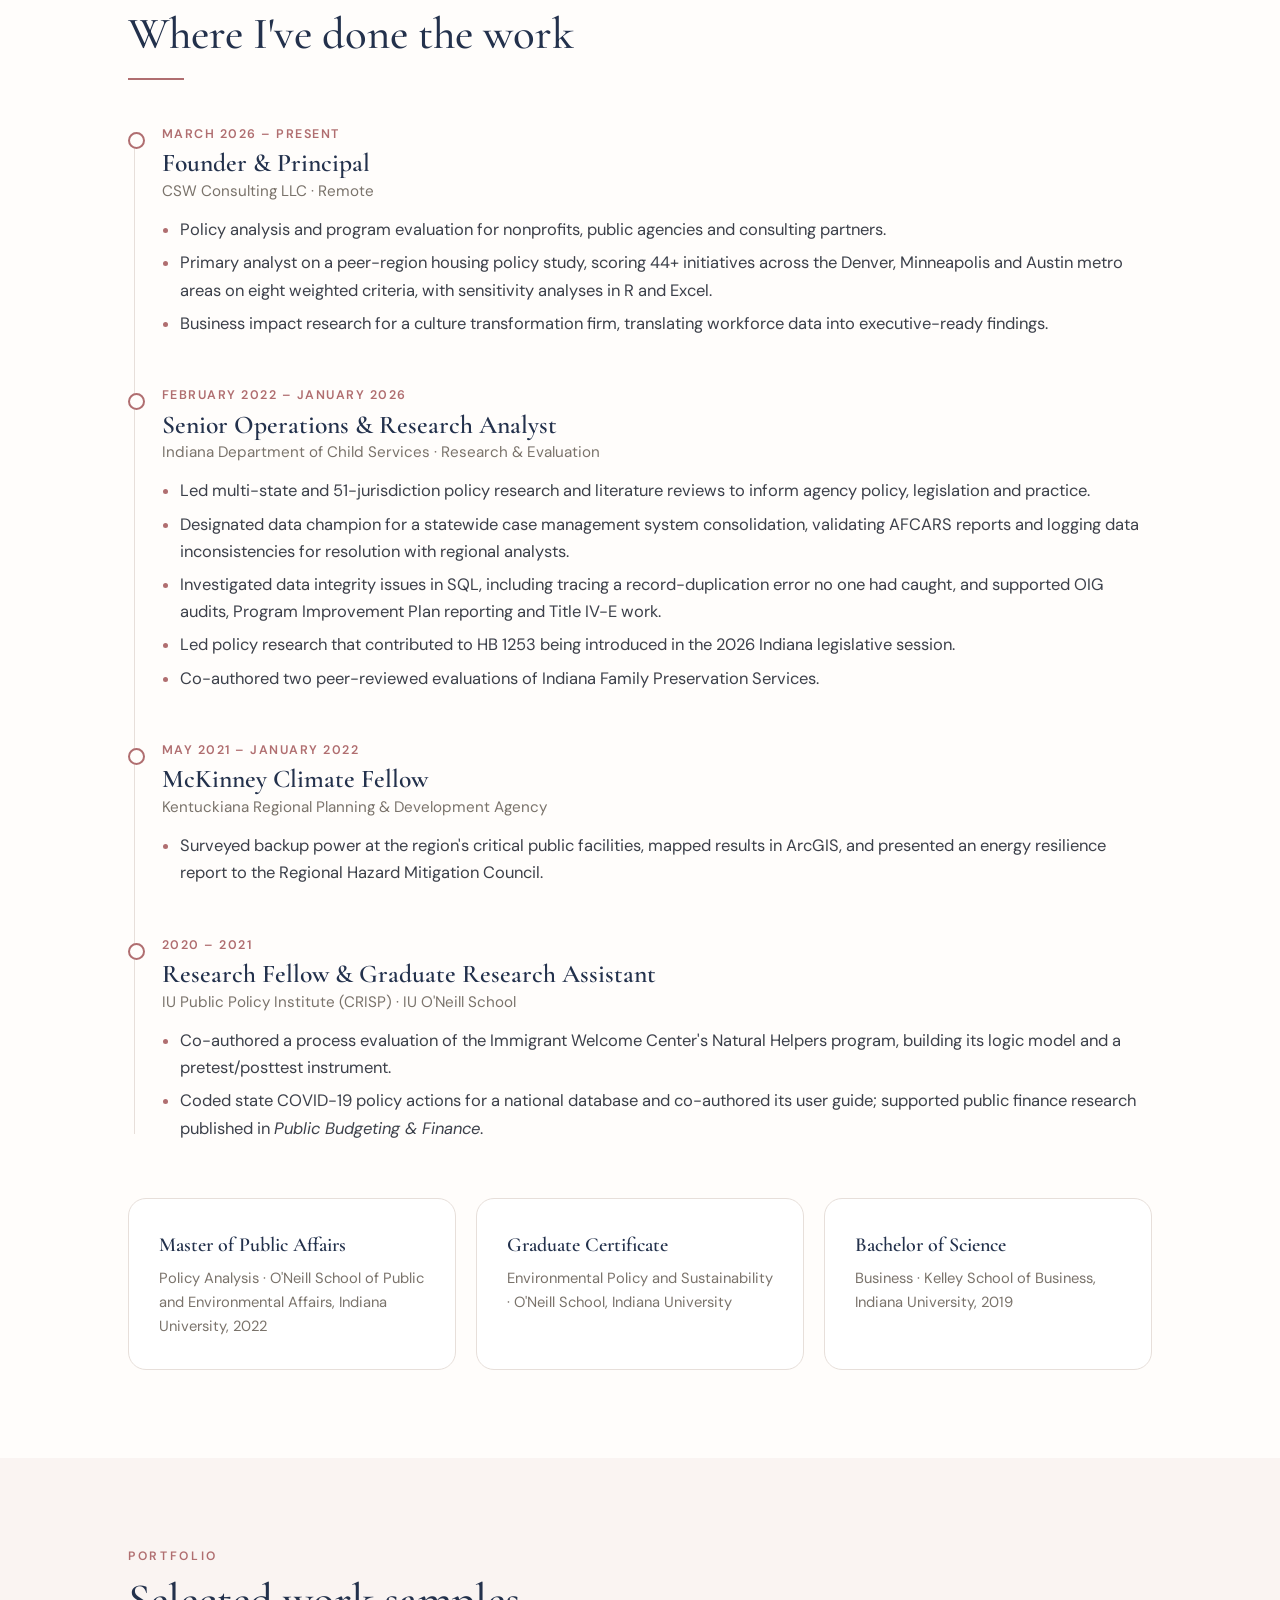
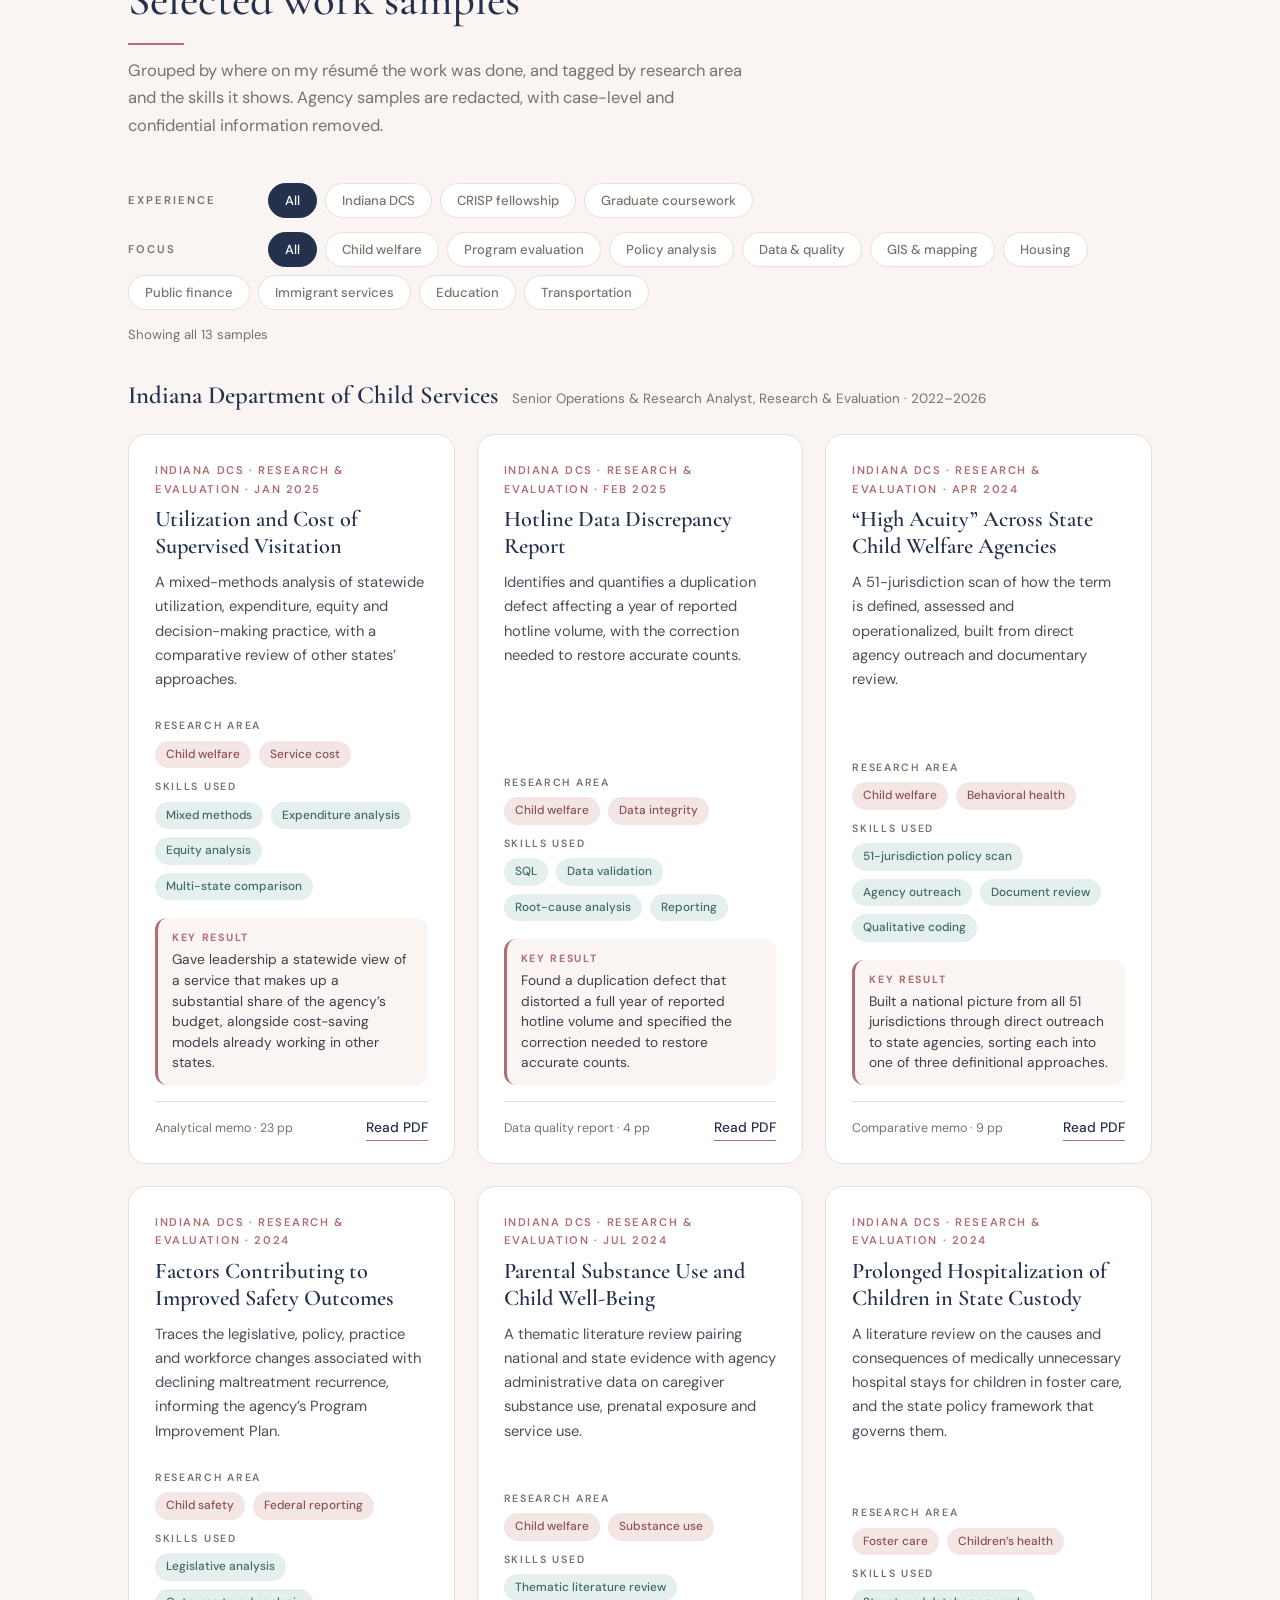
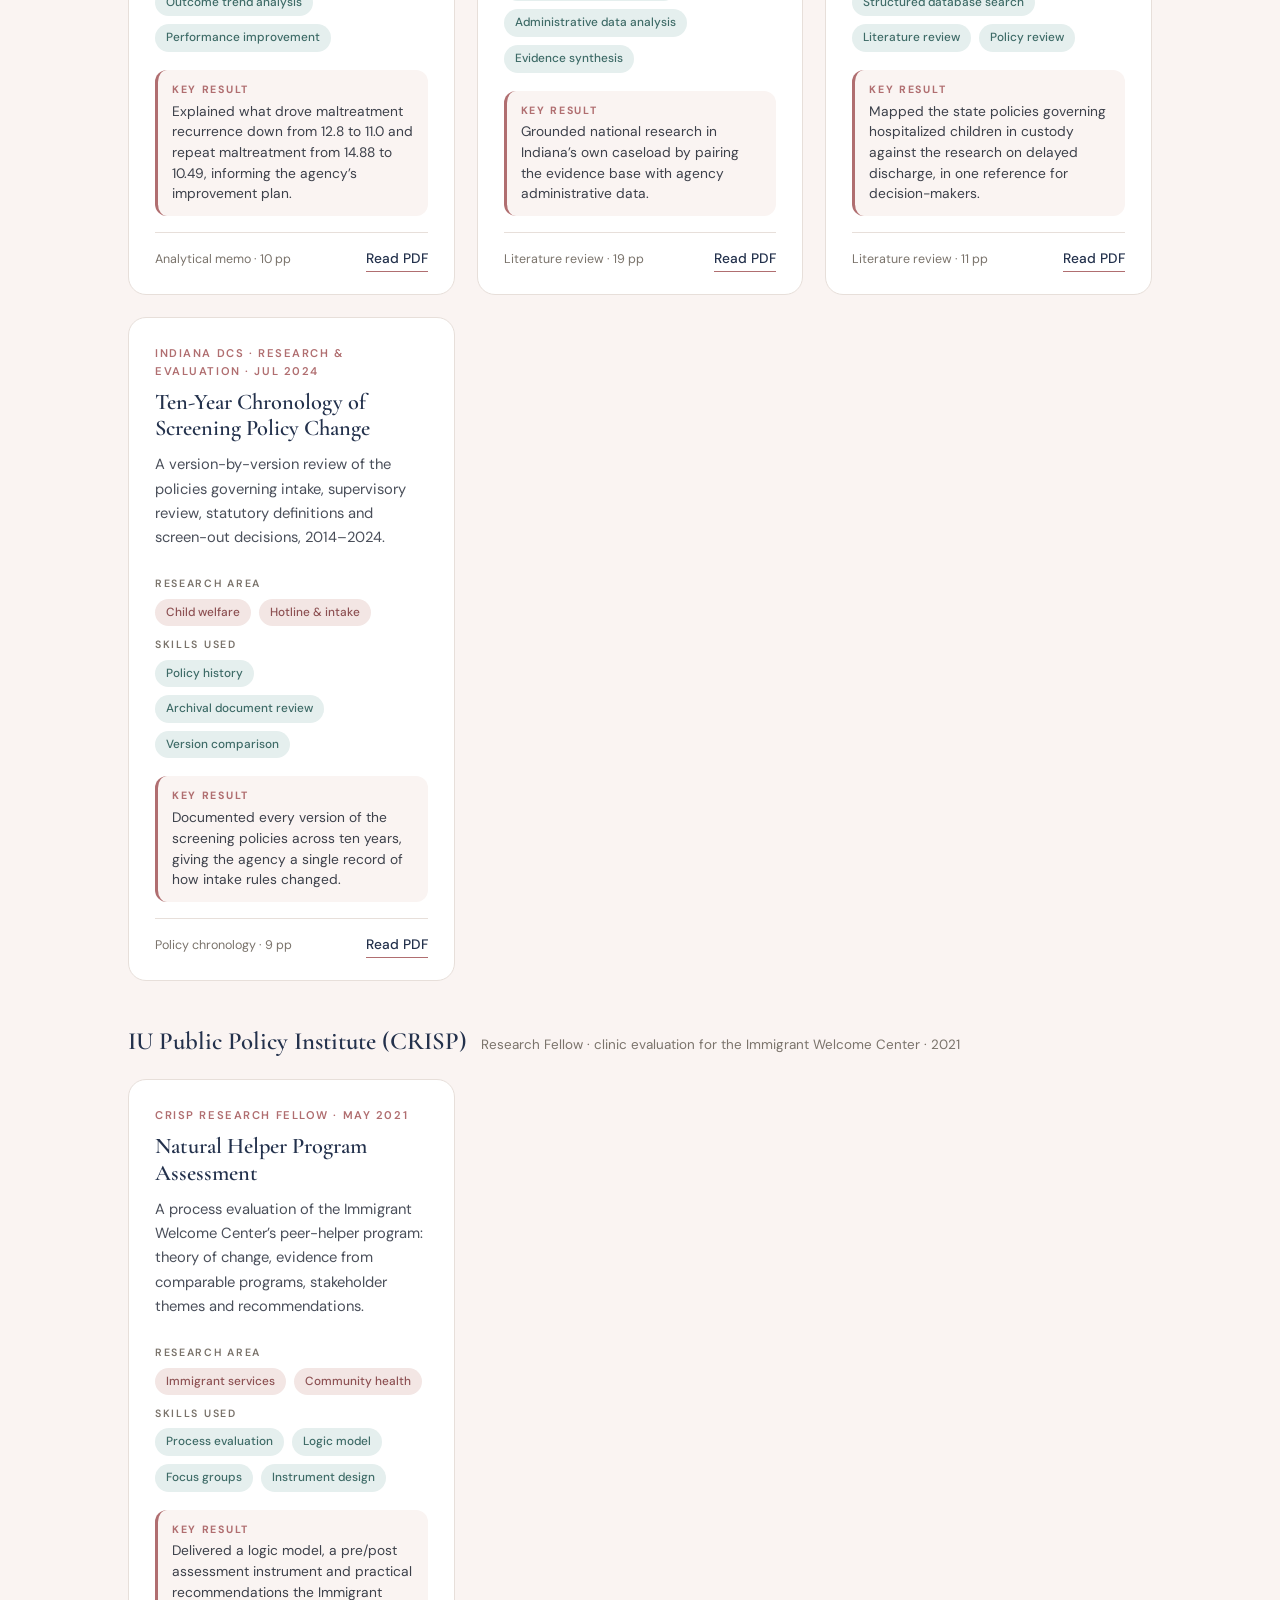
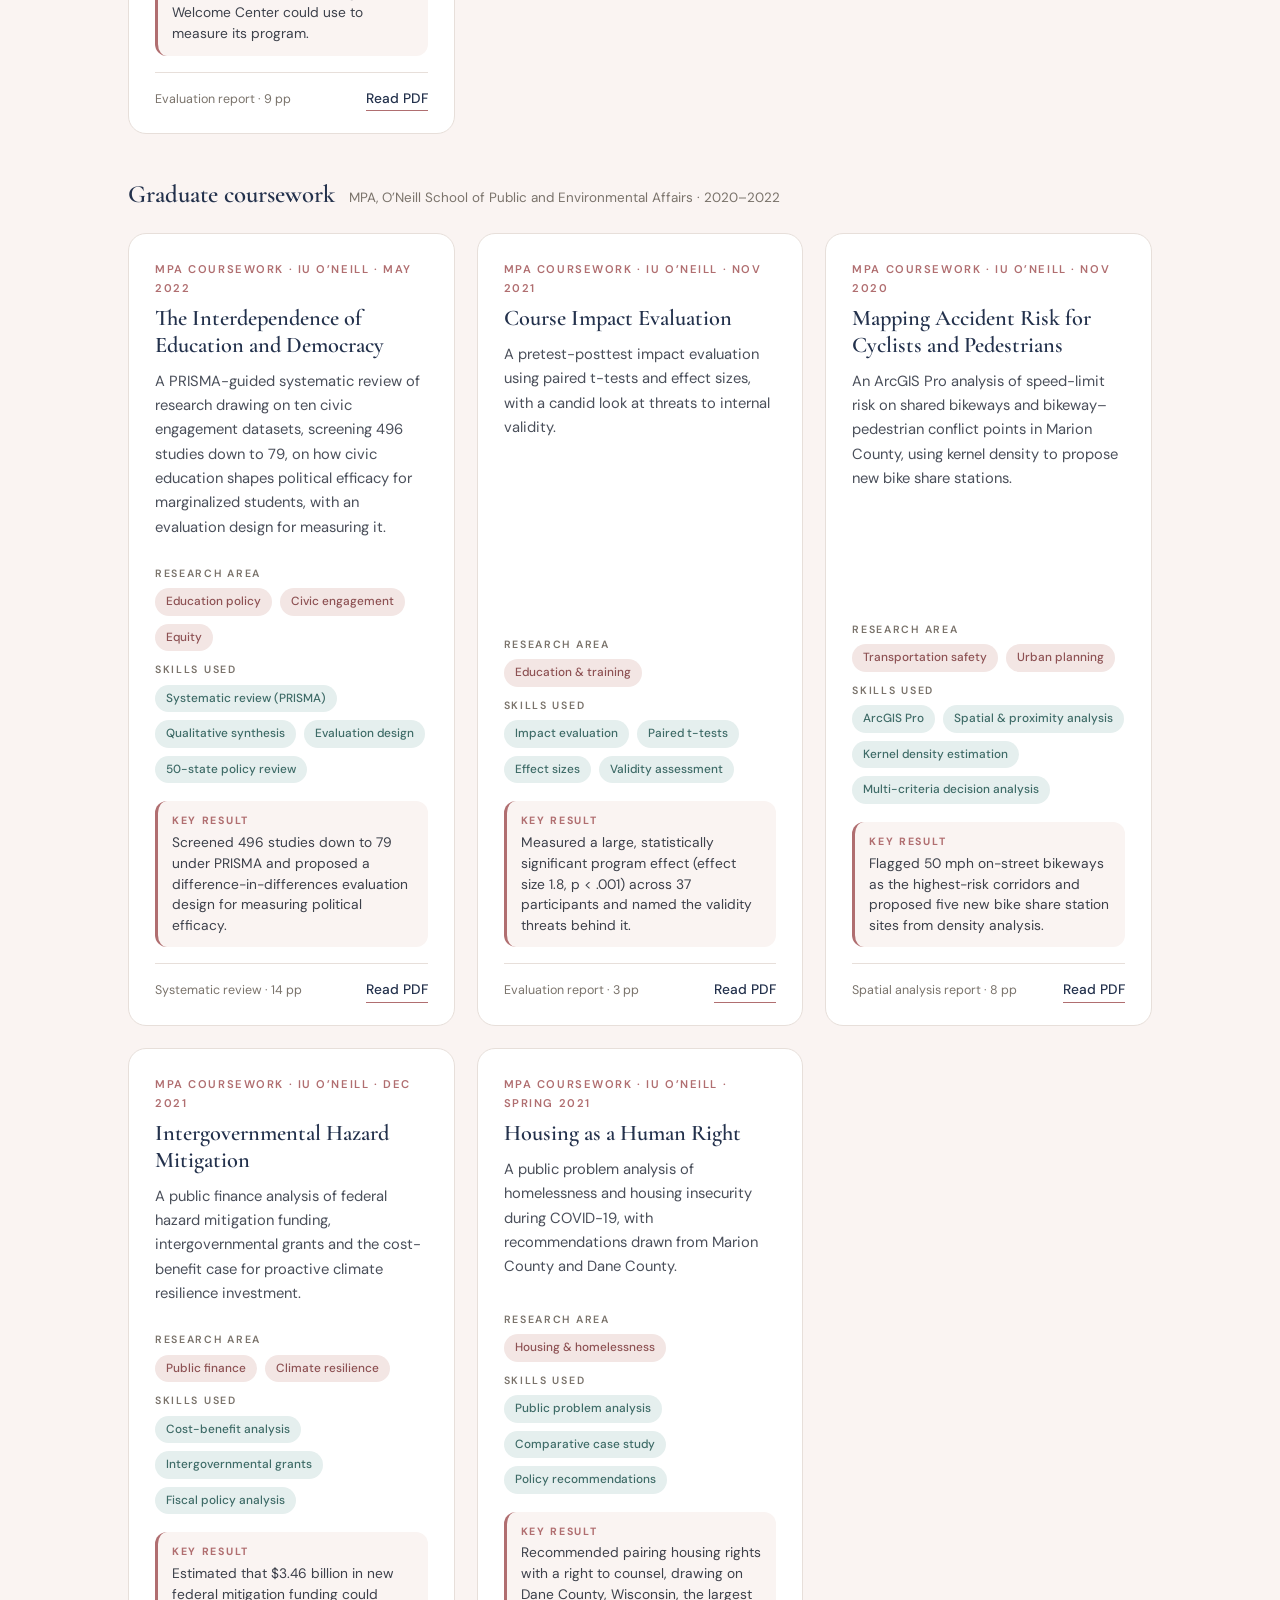
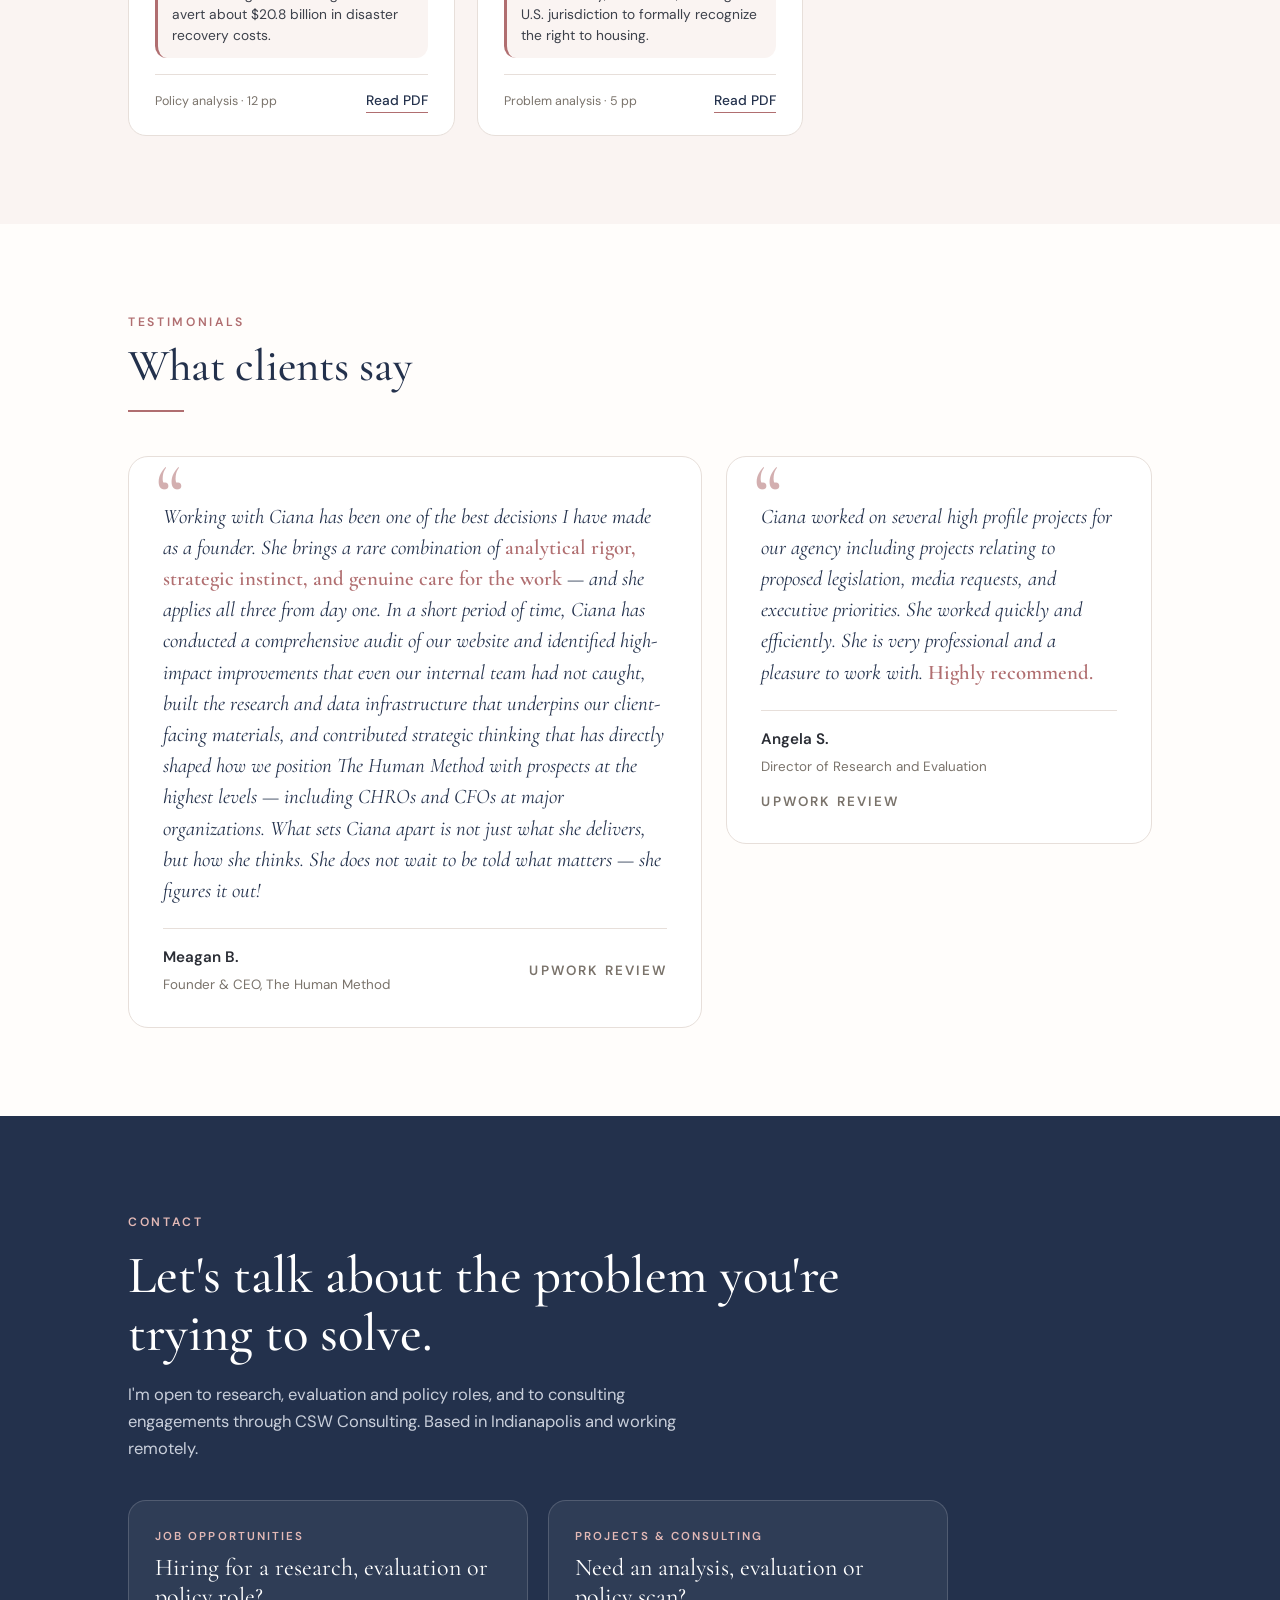
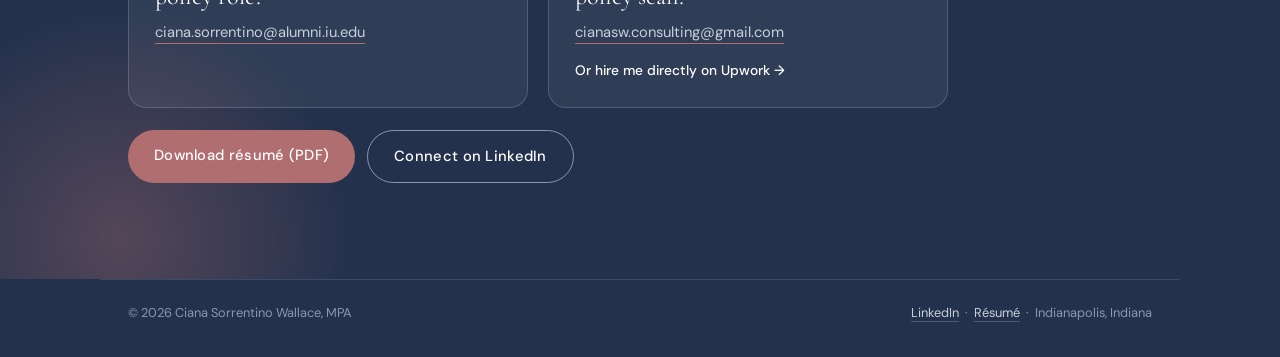
==== commit aaccda47: "Feature COVID-19 Executive Orders Project with dashboard, award and press links" ====
--- a/index.html
+++ b/index.html
@@ -181,6 +181,17 @@
 footer a{color:#C9CFDB;text-decoration:none;border-bottom:1px solid #4A5A7B}
 footer a:hover{color:#fff}
 
+
+.also.feat{display:grid;grid-template-columns:1.5fr 1fr;gap:28px;align-items:center;border:1px solid rgba(255,255,255,.18);border-style:solid;background:rgba(255,255,255,.04);padding:28px 30px;border-radius:20px}
+.also .fk{font-size:.72rem;letter-spacing:.16em;text-transform:uppercase;color:#E3B9B6;font-weight:600}
+.also h3{font-family:var(--serif);font-size:1.6rem;font-weight:600;color:#fff;margin:6px 0 8px;line-height:1.2}
+.also p{font-size:.92rem;color:#C9CFDB}
+.also p b{color:#fff;font-weight:600}
+.also .fl{display:flex;flex-direction:column;gap:12px}
+.also .fl a{color:#fff;text-decoration:none;font-size:.88rem;font-weight:500;padding:12px 16px;border-radius:12px;border:1px solid rgba(255,255,255,.2);transition:all .2s}
+.also .fl a:hover{border-color:#E3B9B6;background:rgba(255,255,255,.06)}
+@media(max-width:860px){.also.feat{grid-template-columns:1fr}}
+
 /* contact cards */
 .ccards{display:grid;grid-template-columns:repeat(2,minmax(0,1fr));gap:20px;margin-top:38px;position:relative;max-width:820px}
 .ccard{display:block;text-decoration:none;background:rgba(255,255,255,.06);border:1px solid rgba(255,255,255,.16);border-radius:18px;padding:26px 26px 24px;transition:all .25s}
@@ -352,7 +363,15 @@
         <div class="acts"><a class="go" href="https://doi.org/10.1111/pbaf.12311" target="_blank" rel="noopener">Read article</a><a class="alt" href="https://ideas.repec.org/a/bla/pbudge/v42y2022i1p98-118.html" target="_blank" rel="noopener">Record</a></div>
       </article>
     </div>
-    <div class="also reveal"><b>Also:</b> coded state executive actions for the COVID-19 Executive Orders dashboard (Curley &amp; Federman), winner of Ohio University's Voinovich Public Innovation Challenge with NASPAA, and co-wrote its user guide for citizens, students, researchers and public officials.</div>
+    <div class="also feat reveal">
+      <div class="ft"><span class="fk">Research project &middot; 2020</span><h3>COVID-19 Executive Orders Project</h3>
+      <p>Student researcher with Dr. Peter Federman (IU O&rsquo;Neill) and Dr. Cali Curley (University of Miami), tracking and coding more than 1,500 COVID-19 executive orders from every state into a public dashboard that compares the stringency of state responses. Co-wrote the project&rsquo;s user guide for citizens, students, researchers and public officials. The project won <b>first place and the $10,000 prize in the 4th Annual Voinovich Public Innovation Challenge</b>, held with NASPAA.</p></div>
+      <div class="fl">
+        <a href="https://experience.arcgis.com/experience/dbbef7041b104215a7442606f0897836/" target="_blank" rel="noopener" data-goatcounter-click="covid-dashboard">Explore the dashboard &rarr;</a>
+        <a href="https://www.ohio.edu/news/2020/11/indiana-university-purdue-university-indianapolis-iupui-and-university-miami-win" target="_blank" rel="noopener" data-goatcounter-click="covid-award">Award announcement (Ohio University) &rarr;</a>
+        <a href="https://blog.oneill.indianapolis.iu.edu/2020/12/09/oneill-students-play-critical-role-in-national-covid-19-research-project/" target="_blank" rel="noopener" data-goatcounter-click="covid-feature">Featured: &ldquo;O&rsquo;Neill students play critical role in national COVID-19 research project&rdquo; &rarr;</a>
+      </div>
+    </div>
   </div>
 </section>
 
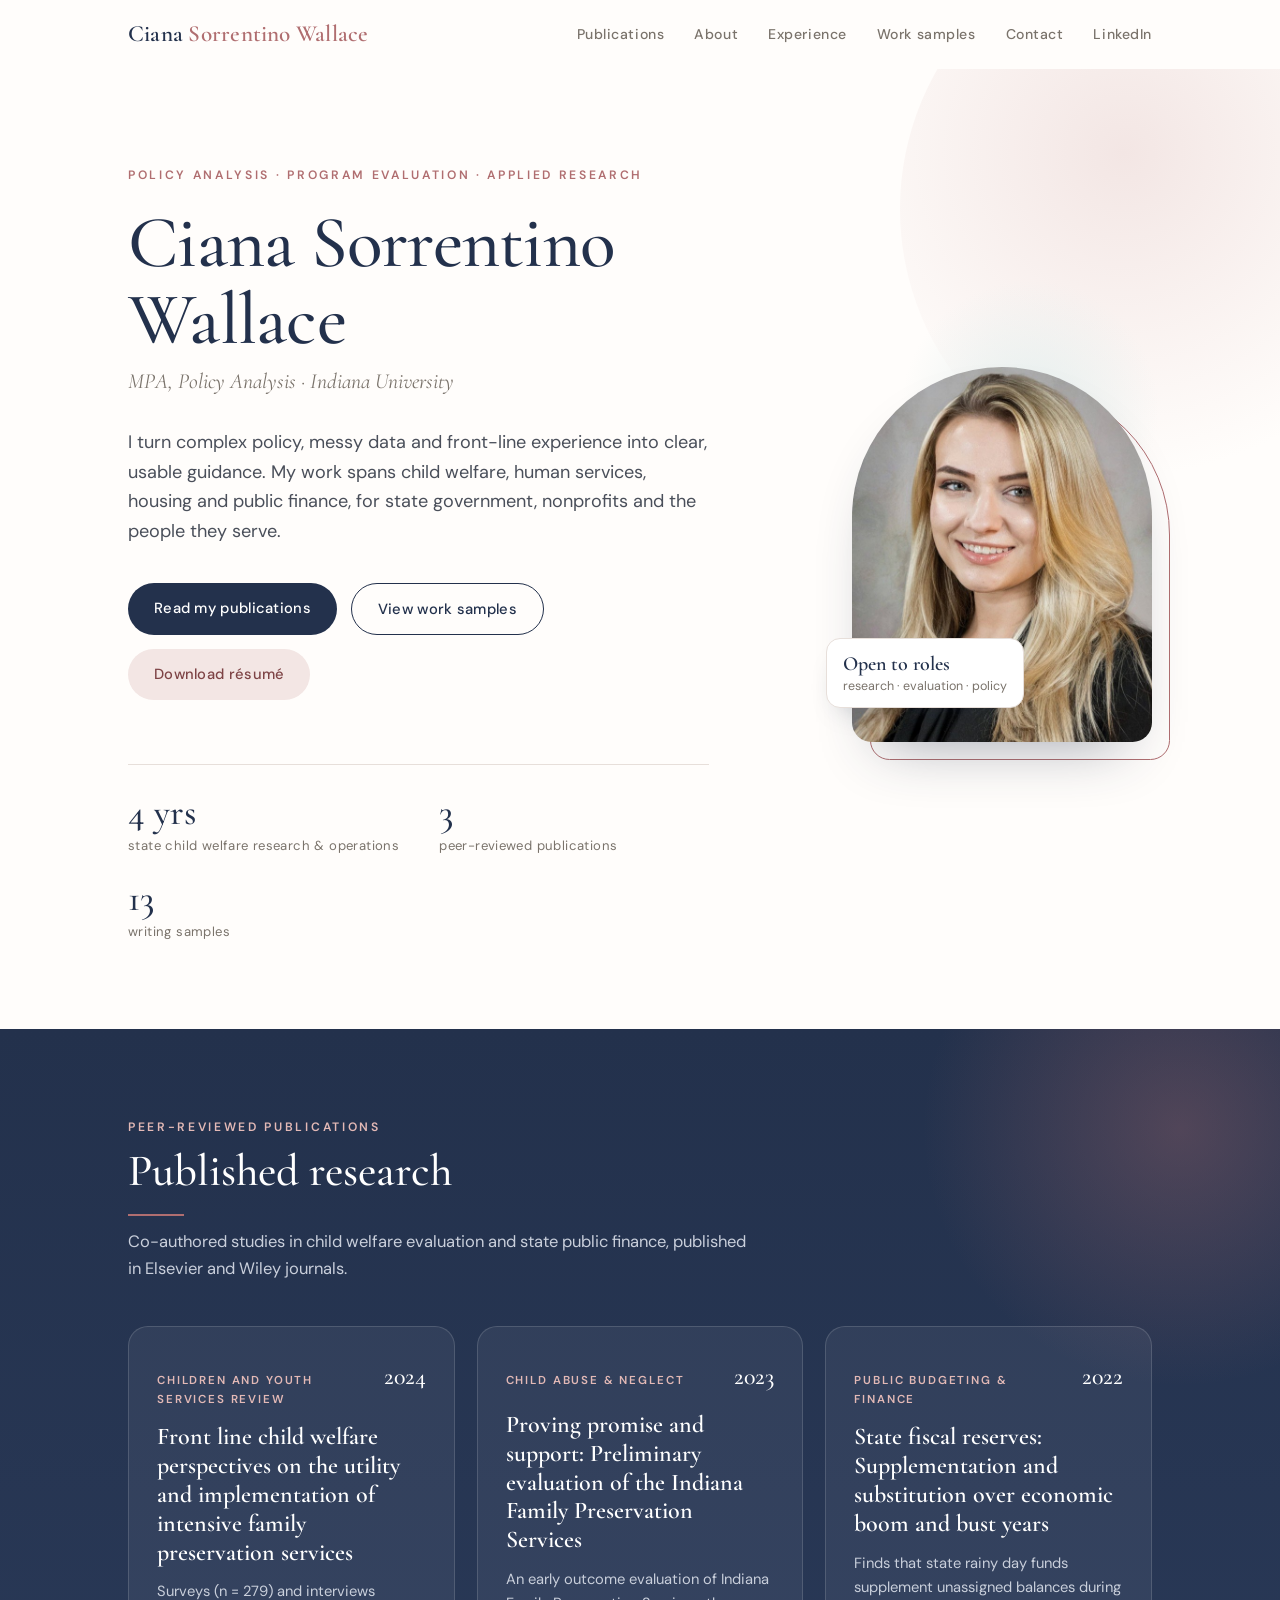
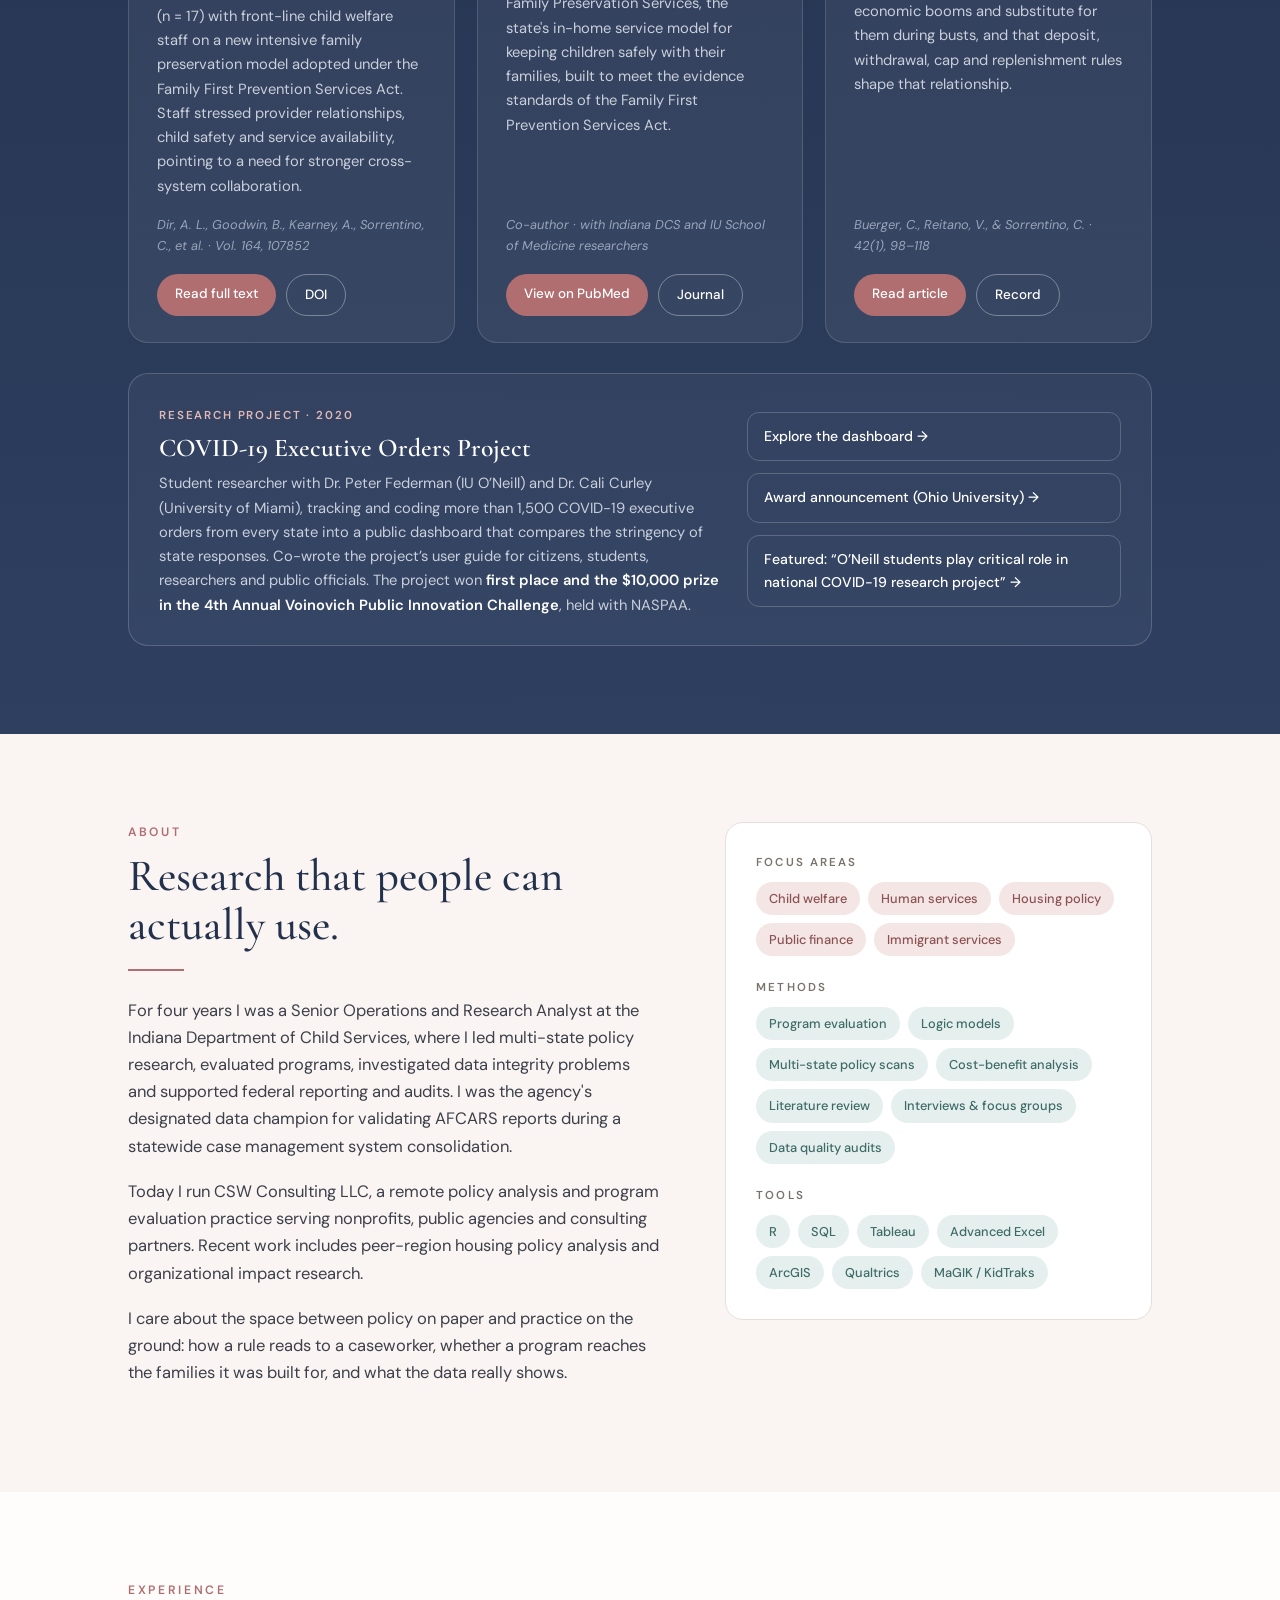
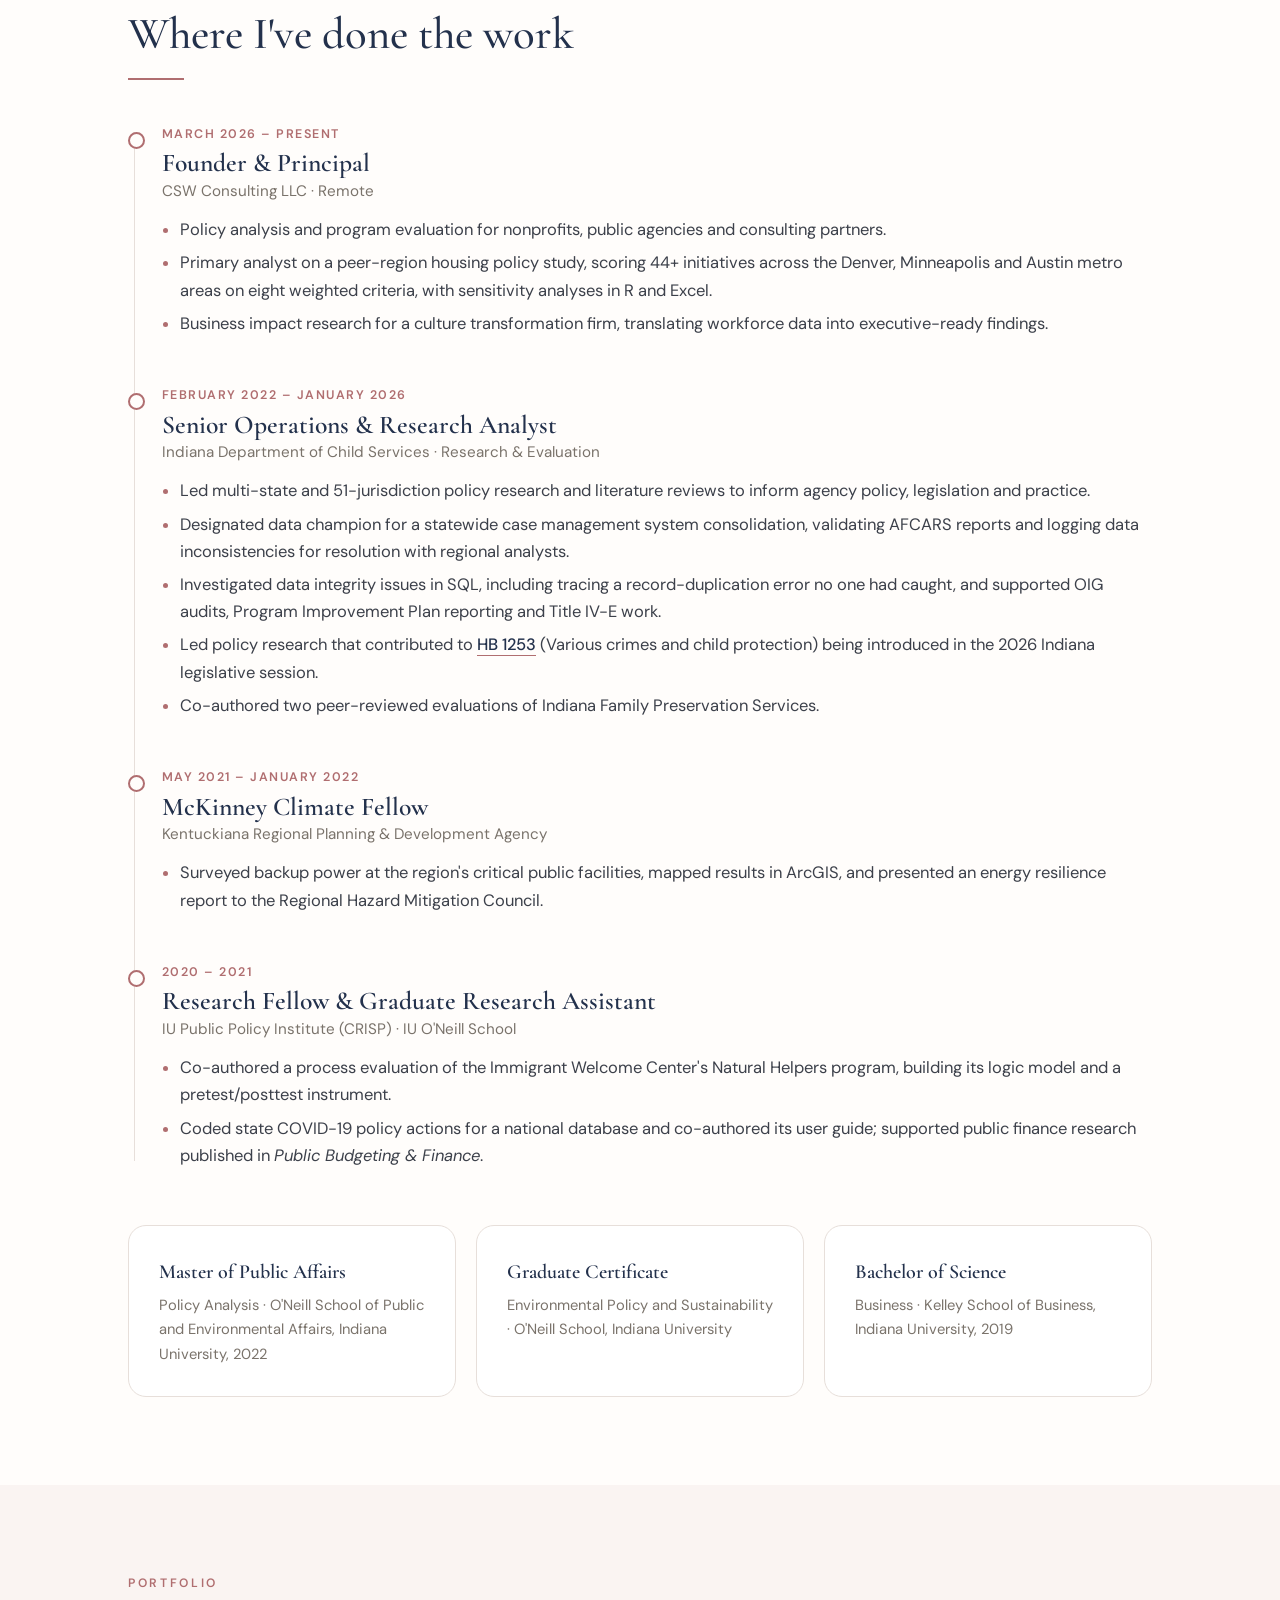
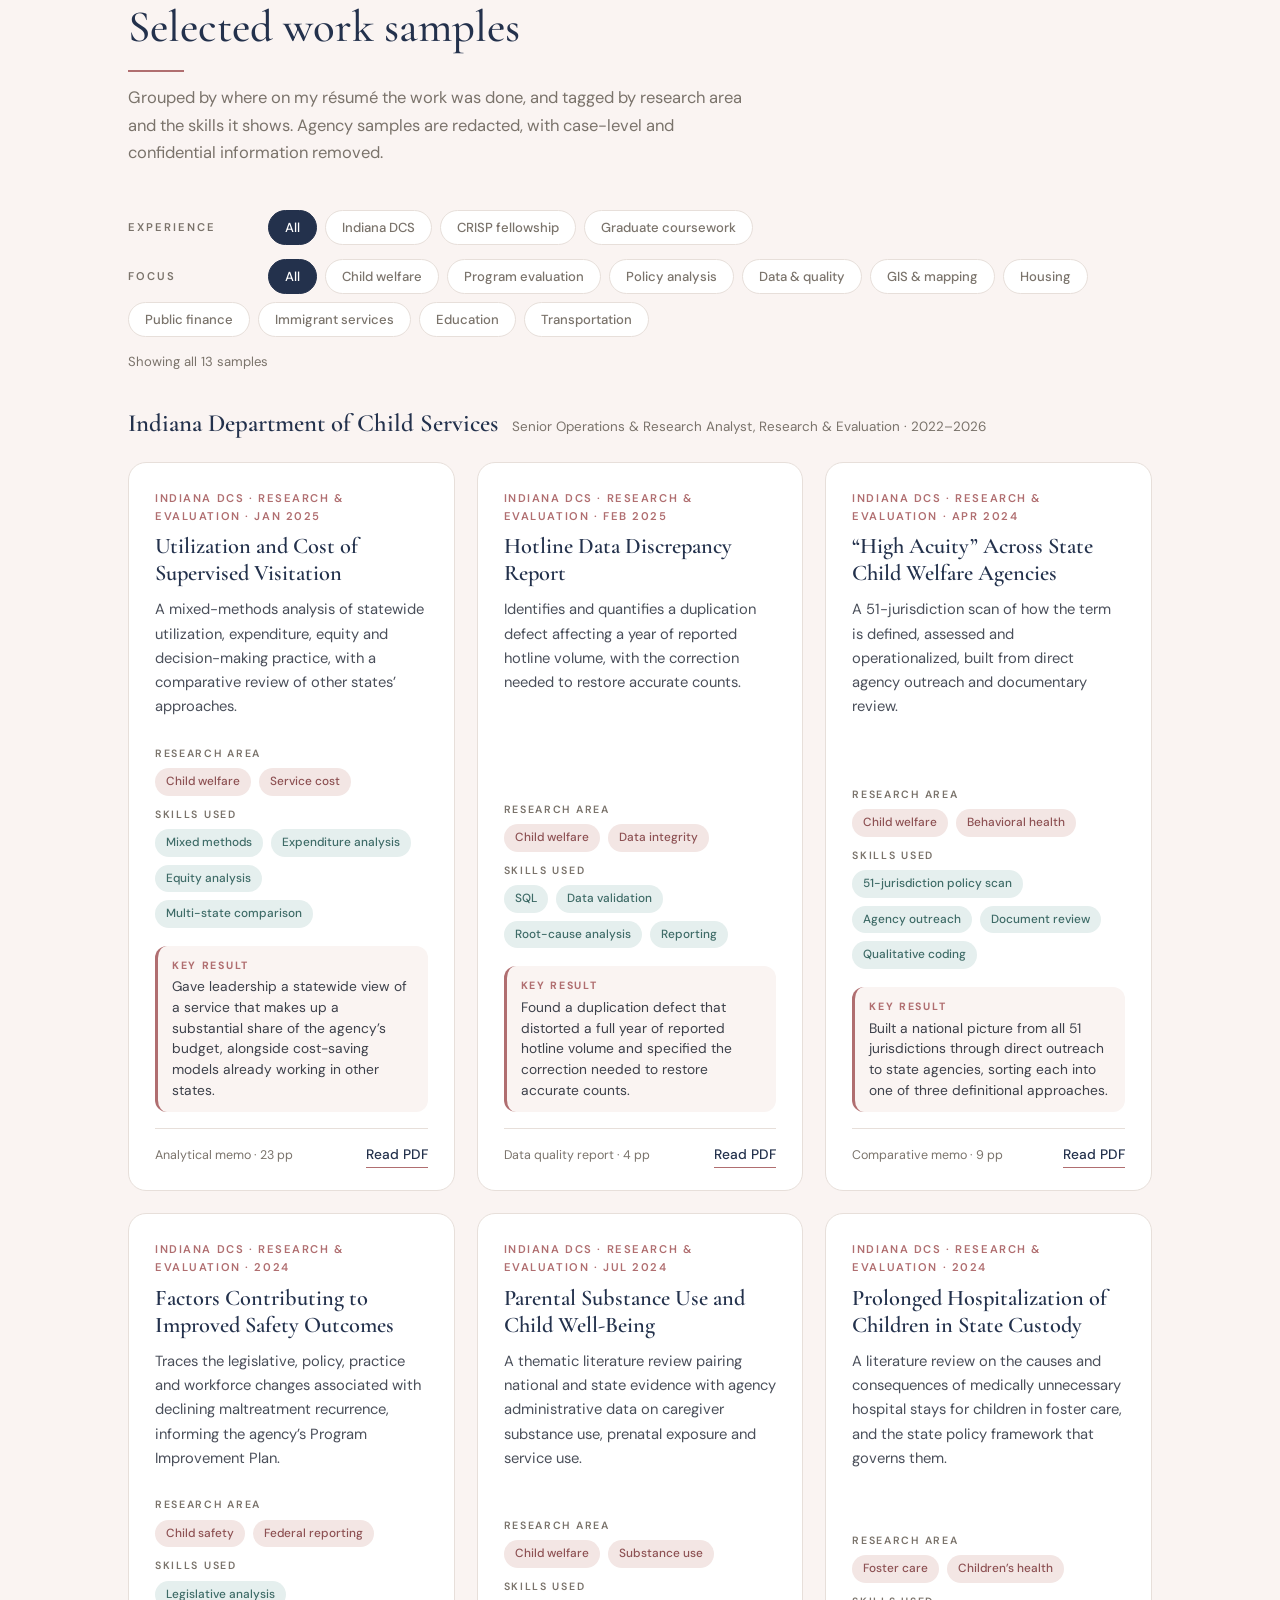
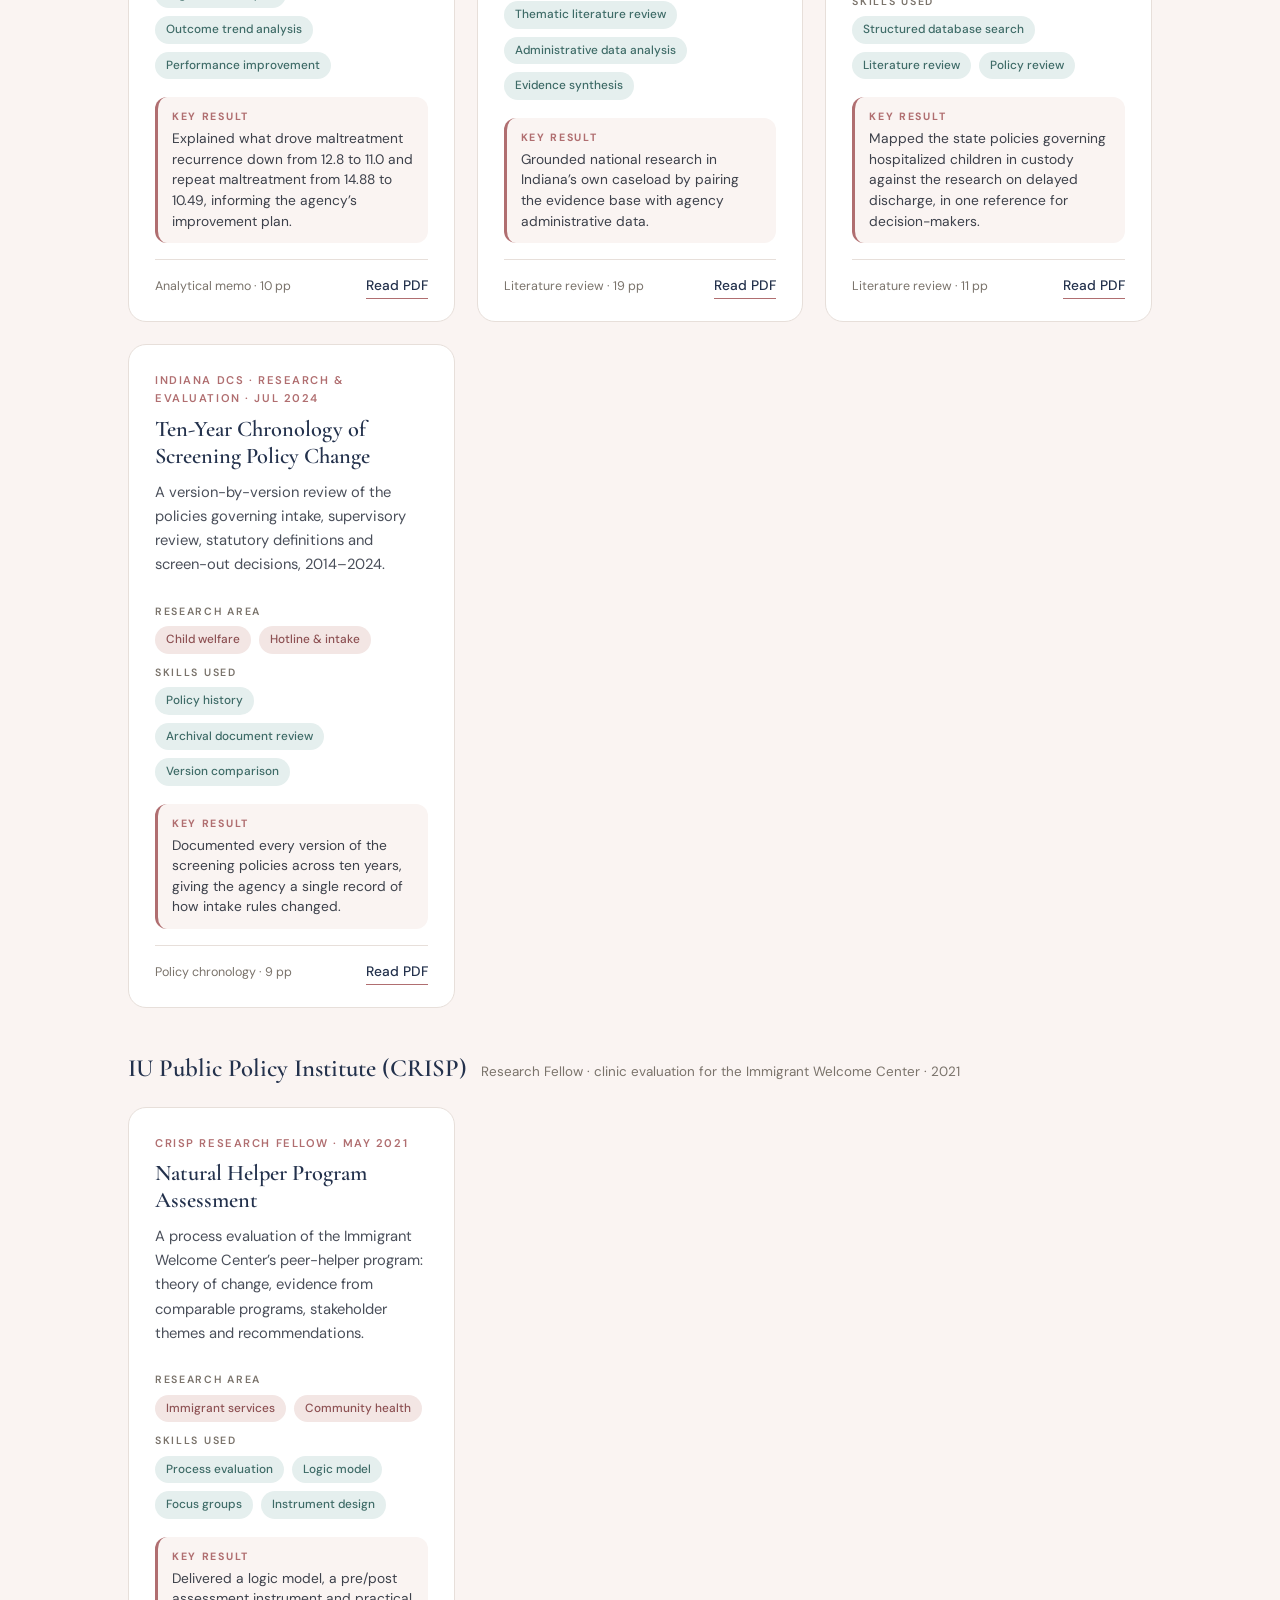
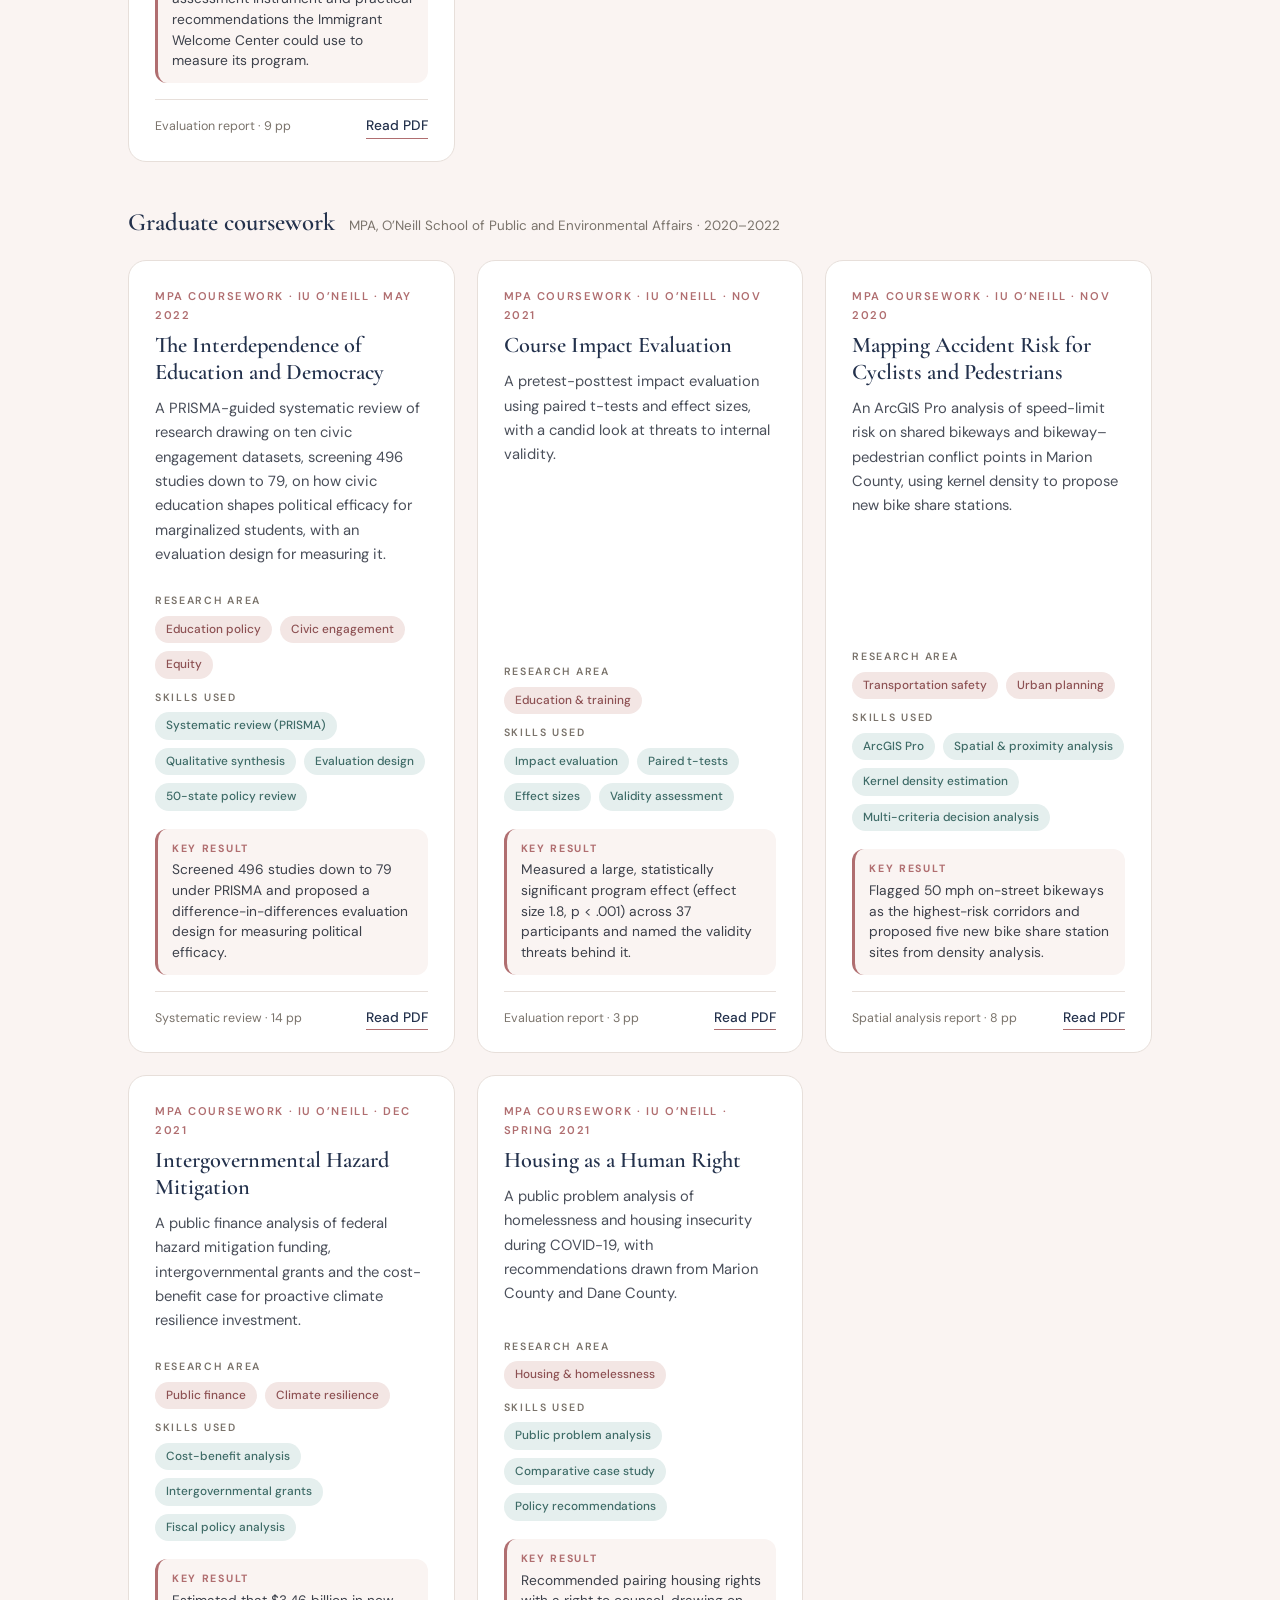
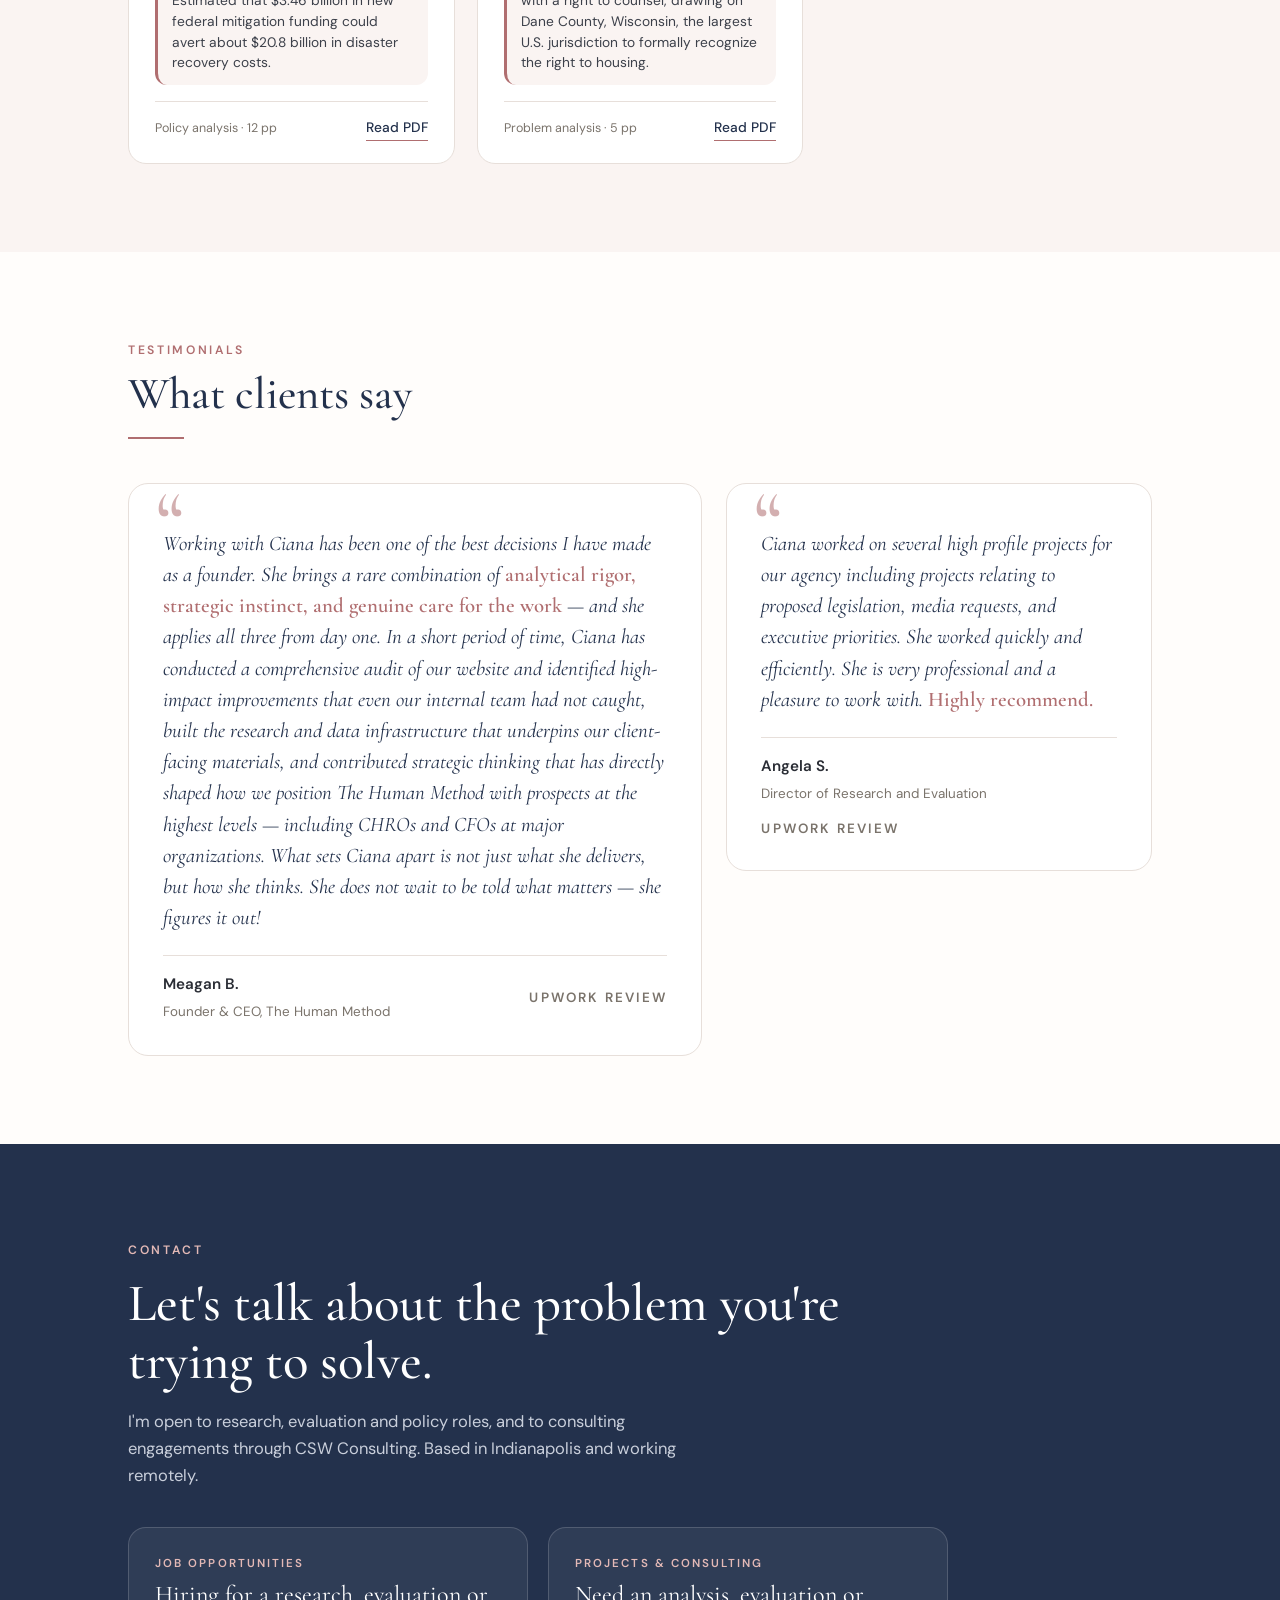
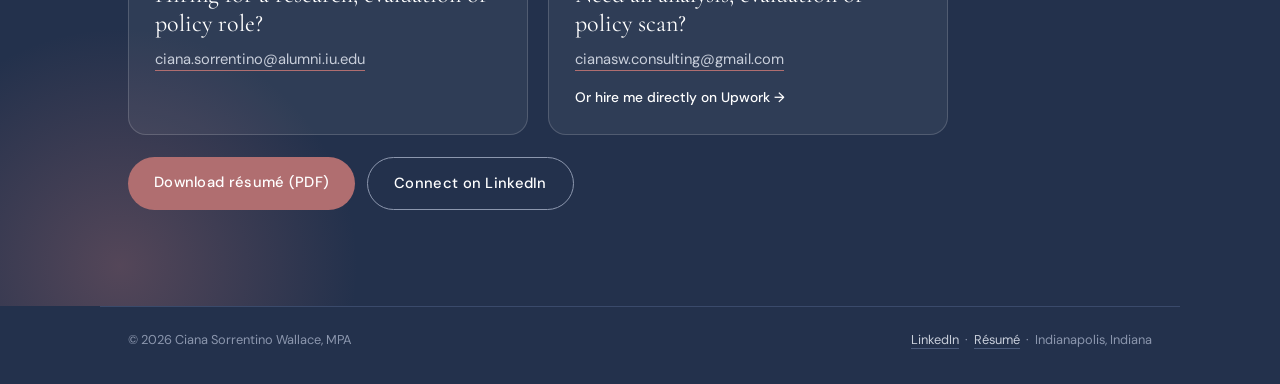
==== commit 2c76224e: "Feature COVID-19 project with links; link HB 1253" ====
--- a/index.html
+++ b/index.html
@@ -233,6 +233,8 @@
 .job ul{padding-left:18px;color:#3C404A}
 .job li{margin-bottom:6px}
 .job li::marker{color:var(--rose)}
+.job li a{color:var(--navy);font-weight:500;text-decoration:none;border-bottom:1px solid var(--rose)}
+.job li a:hover{color:var(--rose)}
 .edu{display:grid;grid-template-columns:repeat(auto-fit,minmax(240px,1fr));gap:20px;margin-top:56px}
 .edu .card h3{font-size:1.25rem;margin-bottom:4px}
 .edu .card p{color:var(--grey);font-size:.92rem}
@@ -423,7 +425,7 @@
           <li>Led multi-state and 51-jurisdiction policy research and literature reviews to inform agency policy, legislation and practice.</li>
           <li>Designated data champion for a statewide case management system consolidation, validating AFCARS reports and logging data inconsistencies for resolution with regional analysts.</li>
           <li>Investigated data integrity issues in SQL, including tracing a record-duplication error no one had caught, and supported OIG audits, Program Improvement Plan reporting and Title IV-E work.</li>
-          <li>Led policy research that contributed to HB 1253 being introduced in the 2026 Indiana legislative session.</li>
+          <li>Led policy research that contributed to <a href="https://legiscan.com/IN/bill/HB1253/2026" target="_blank" rel="noopener" data-goatcounter-click="hb1253">HB 1253</a> (Various crimes and child protection) being introduced in the 2026 Indiana legislative session.</li>
           <li>Co-authored two peer-reviewed evaluations of Indiana Family Preservation Services.</li>
         </ul>
       </div>
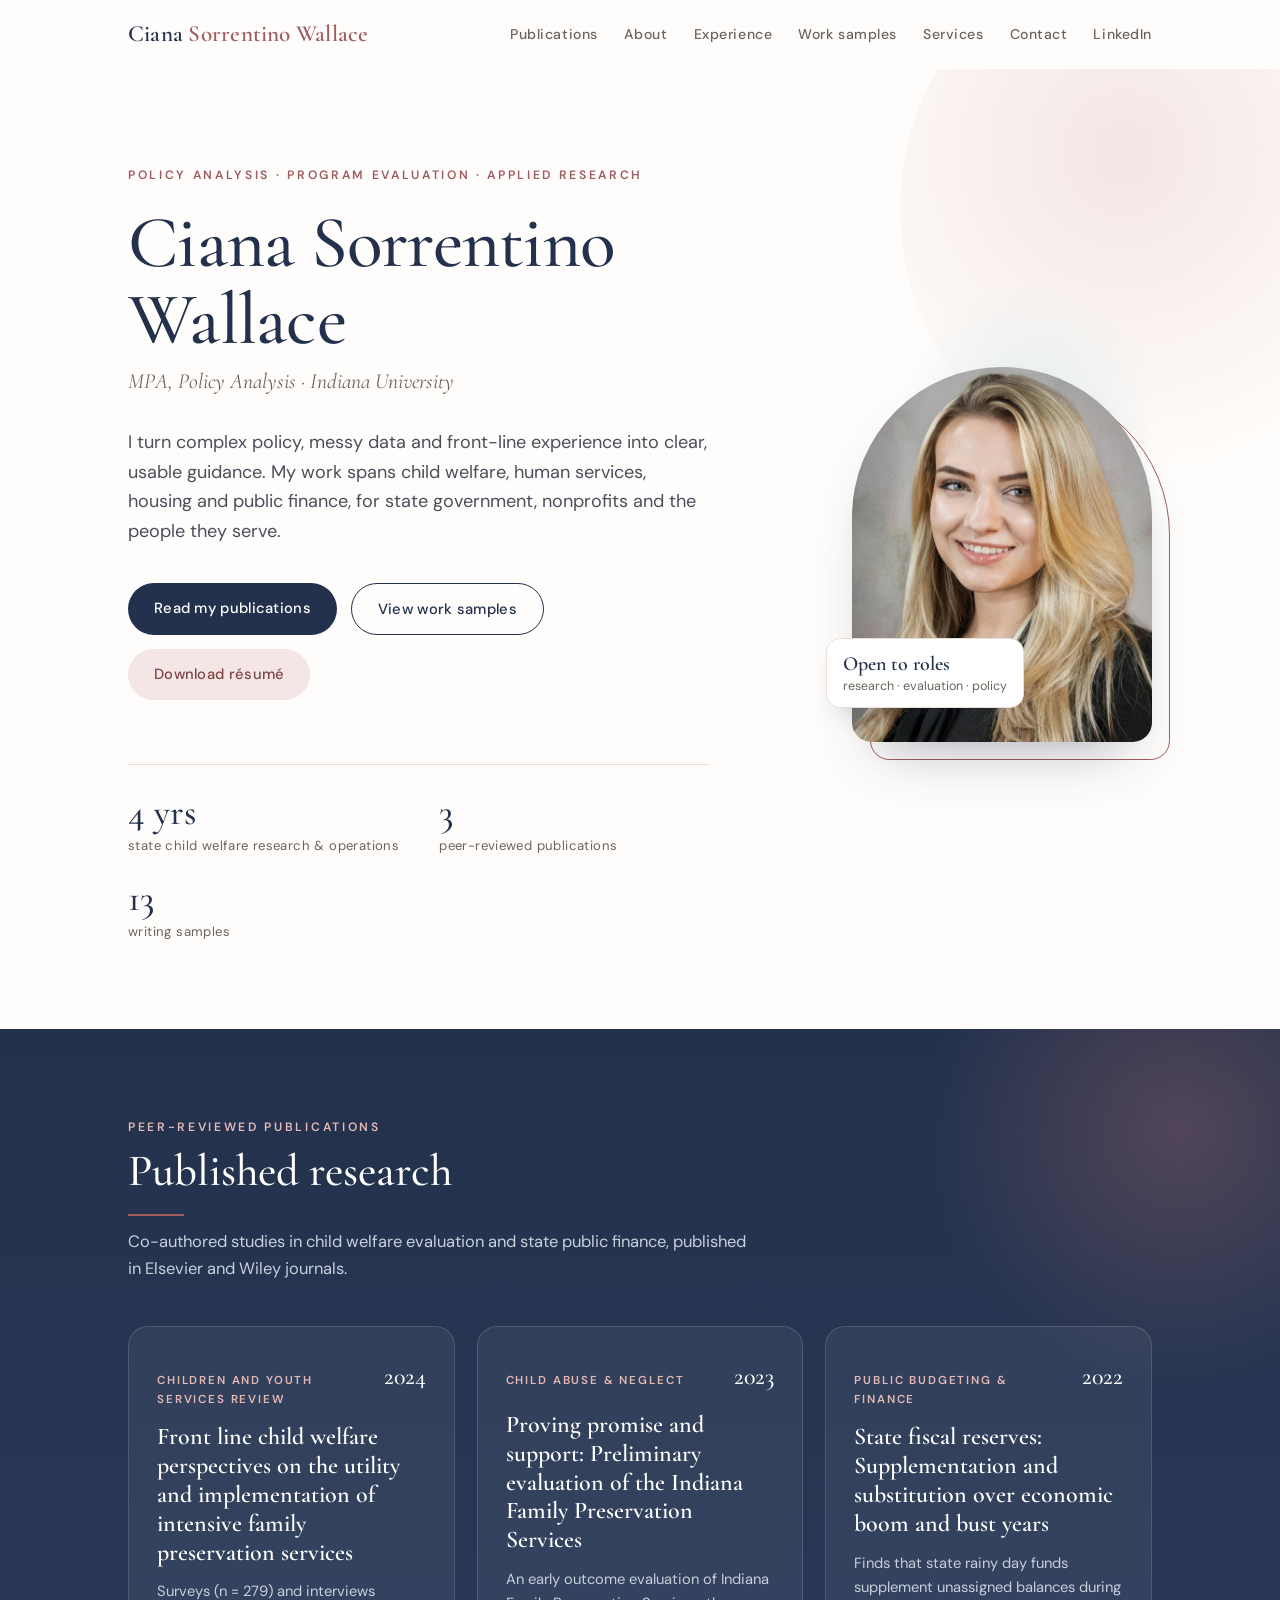
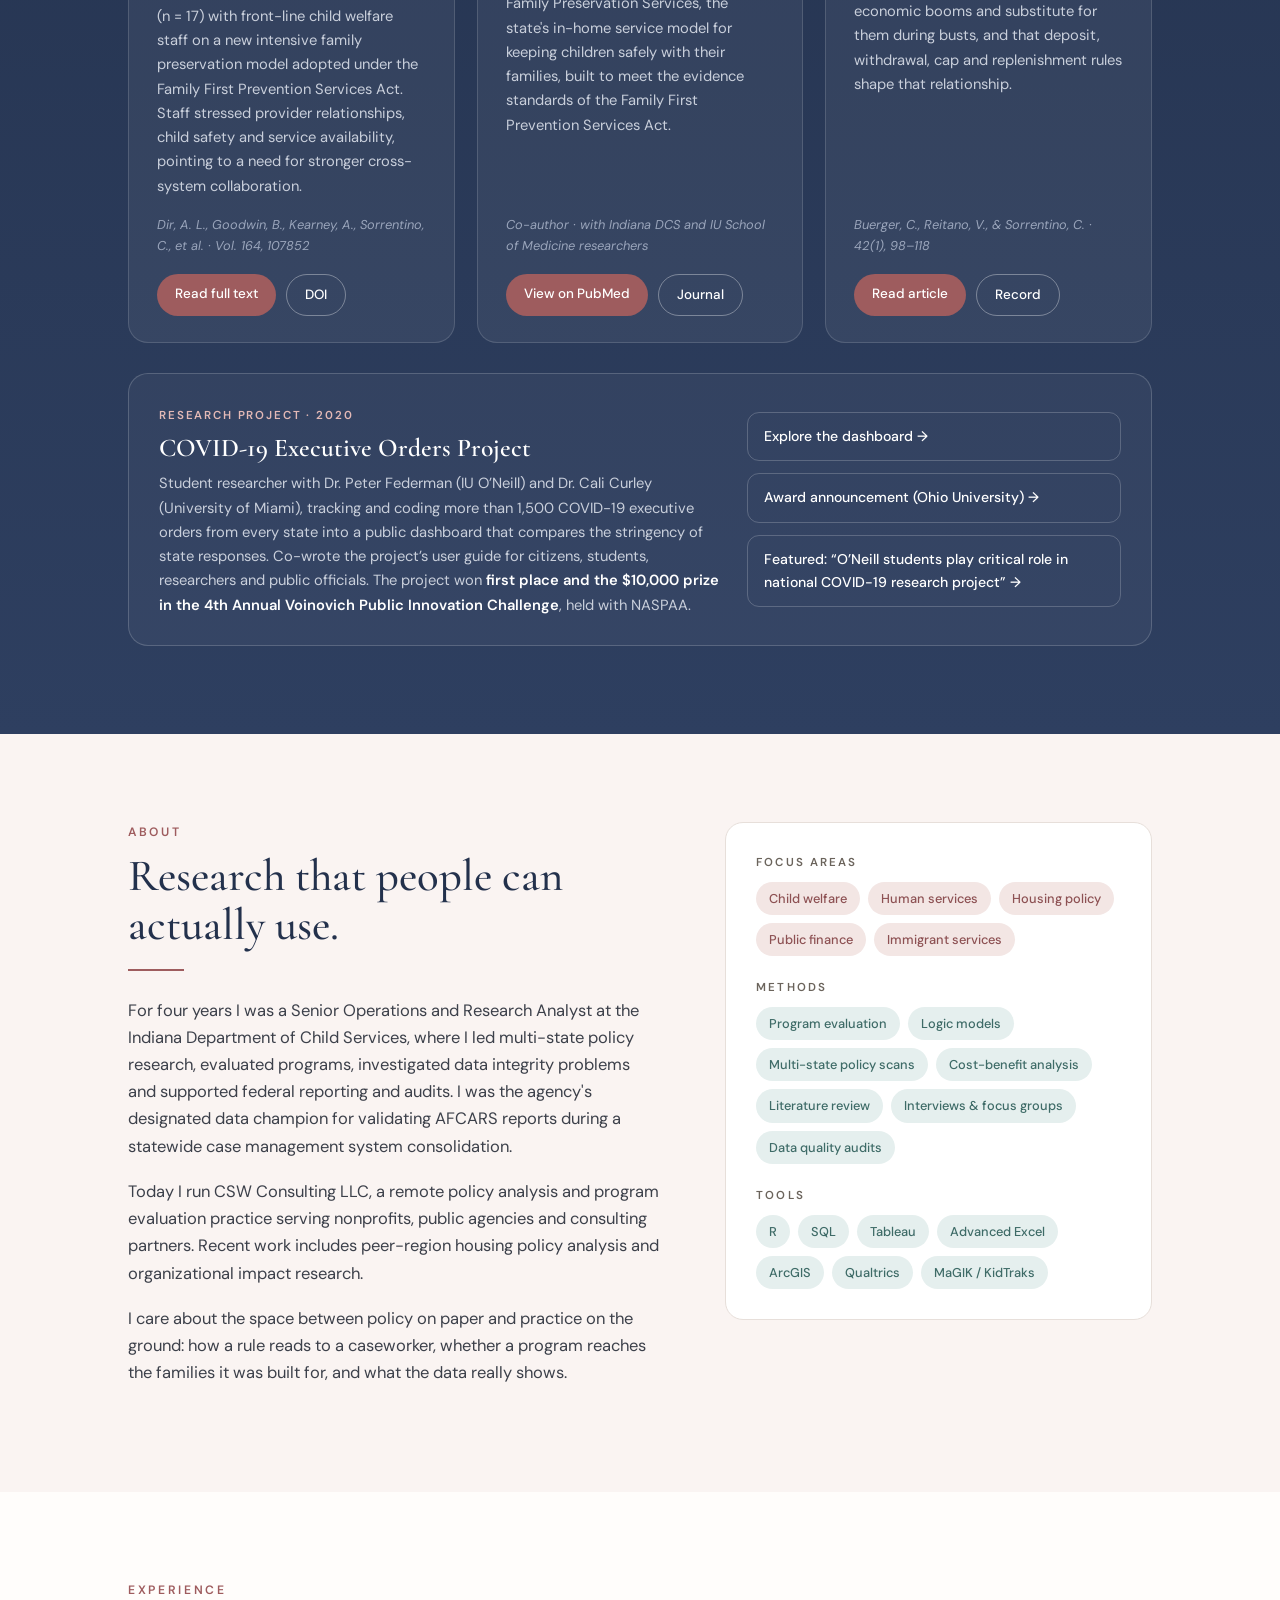
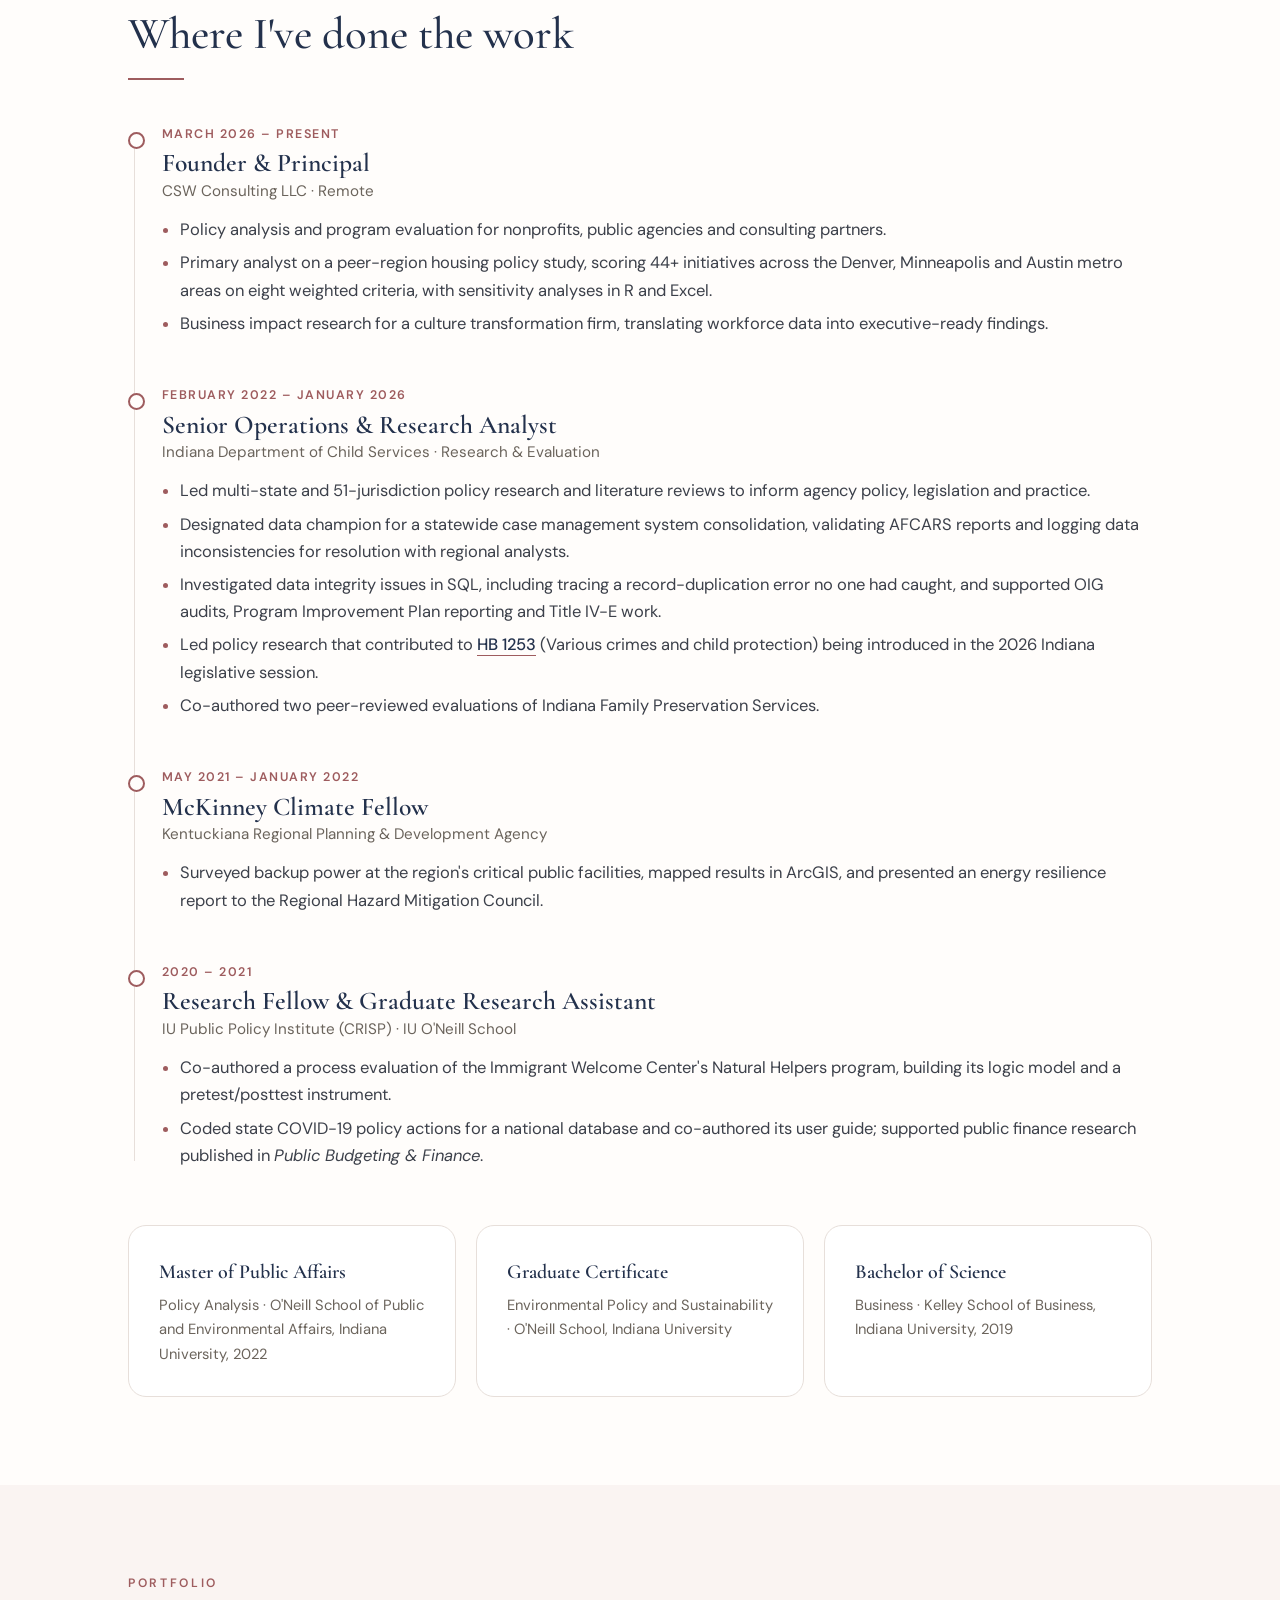
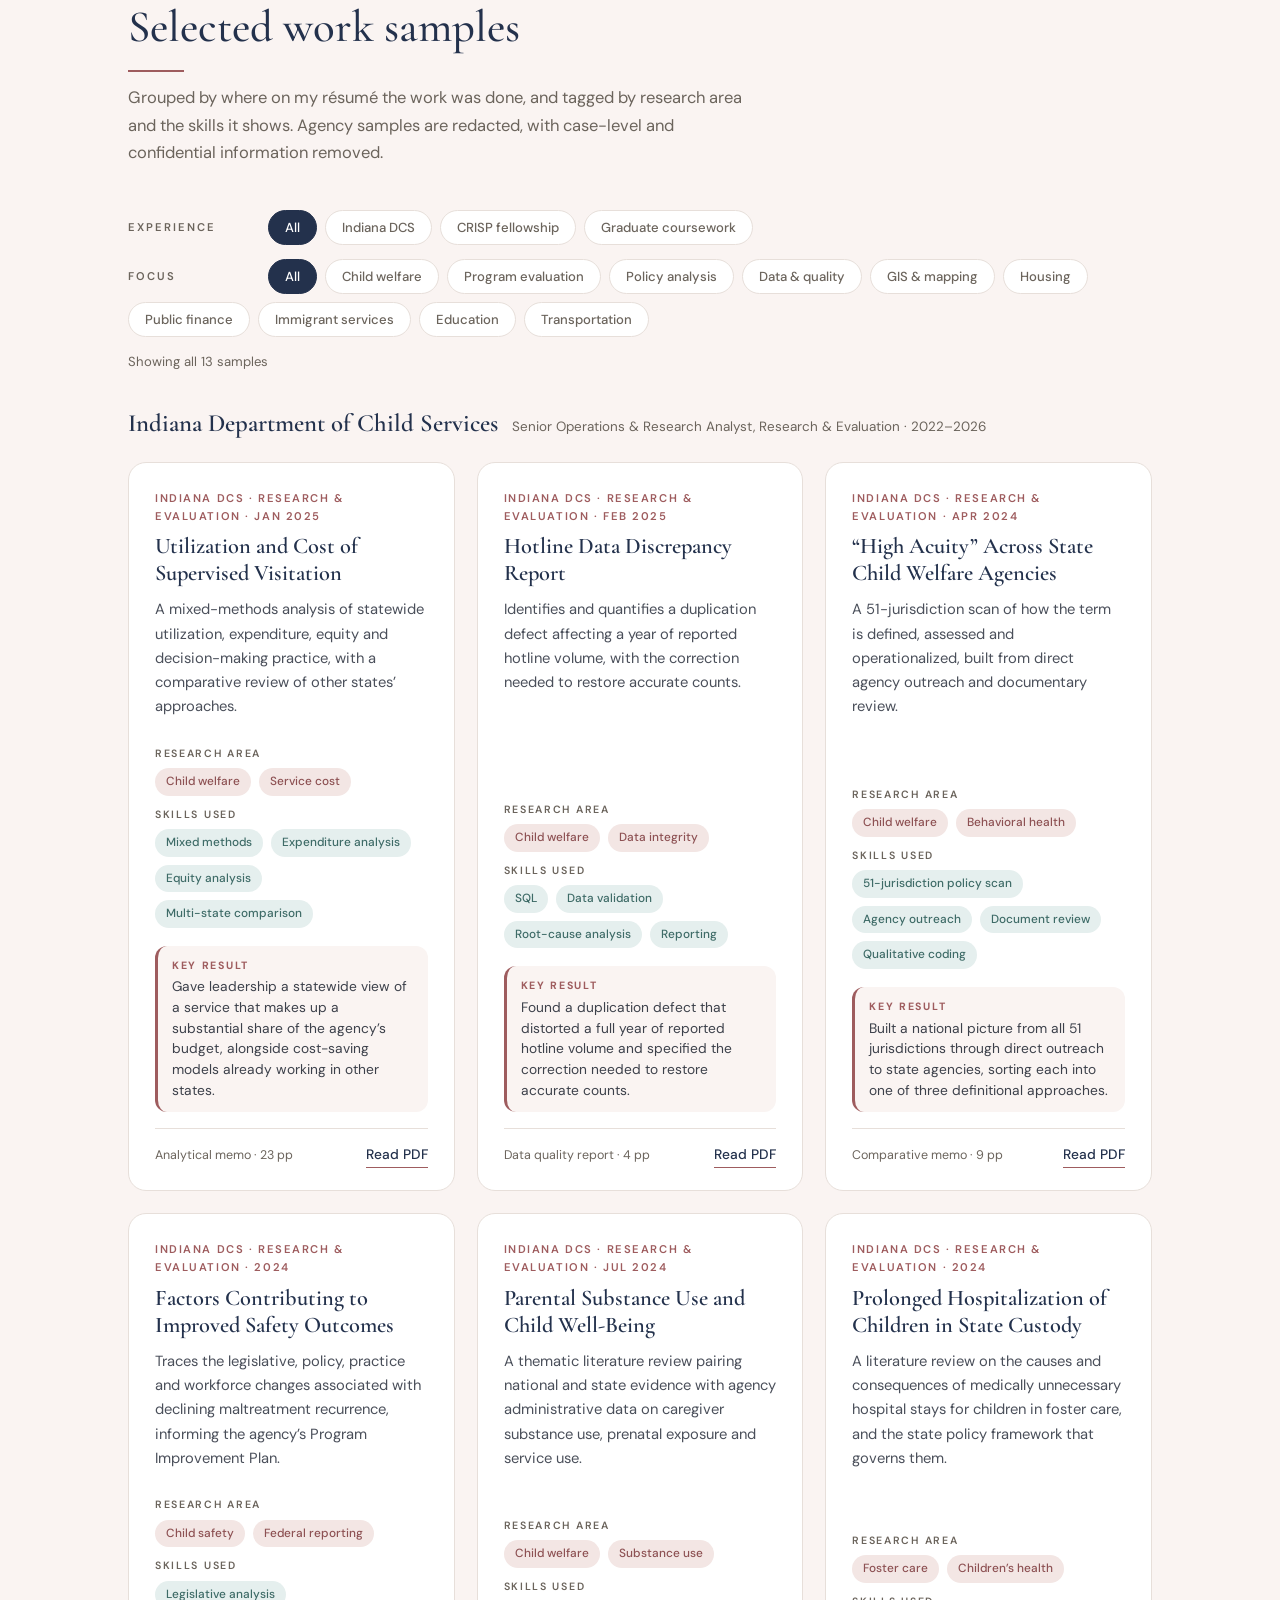
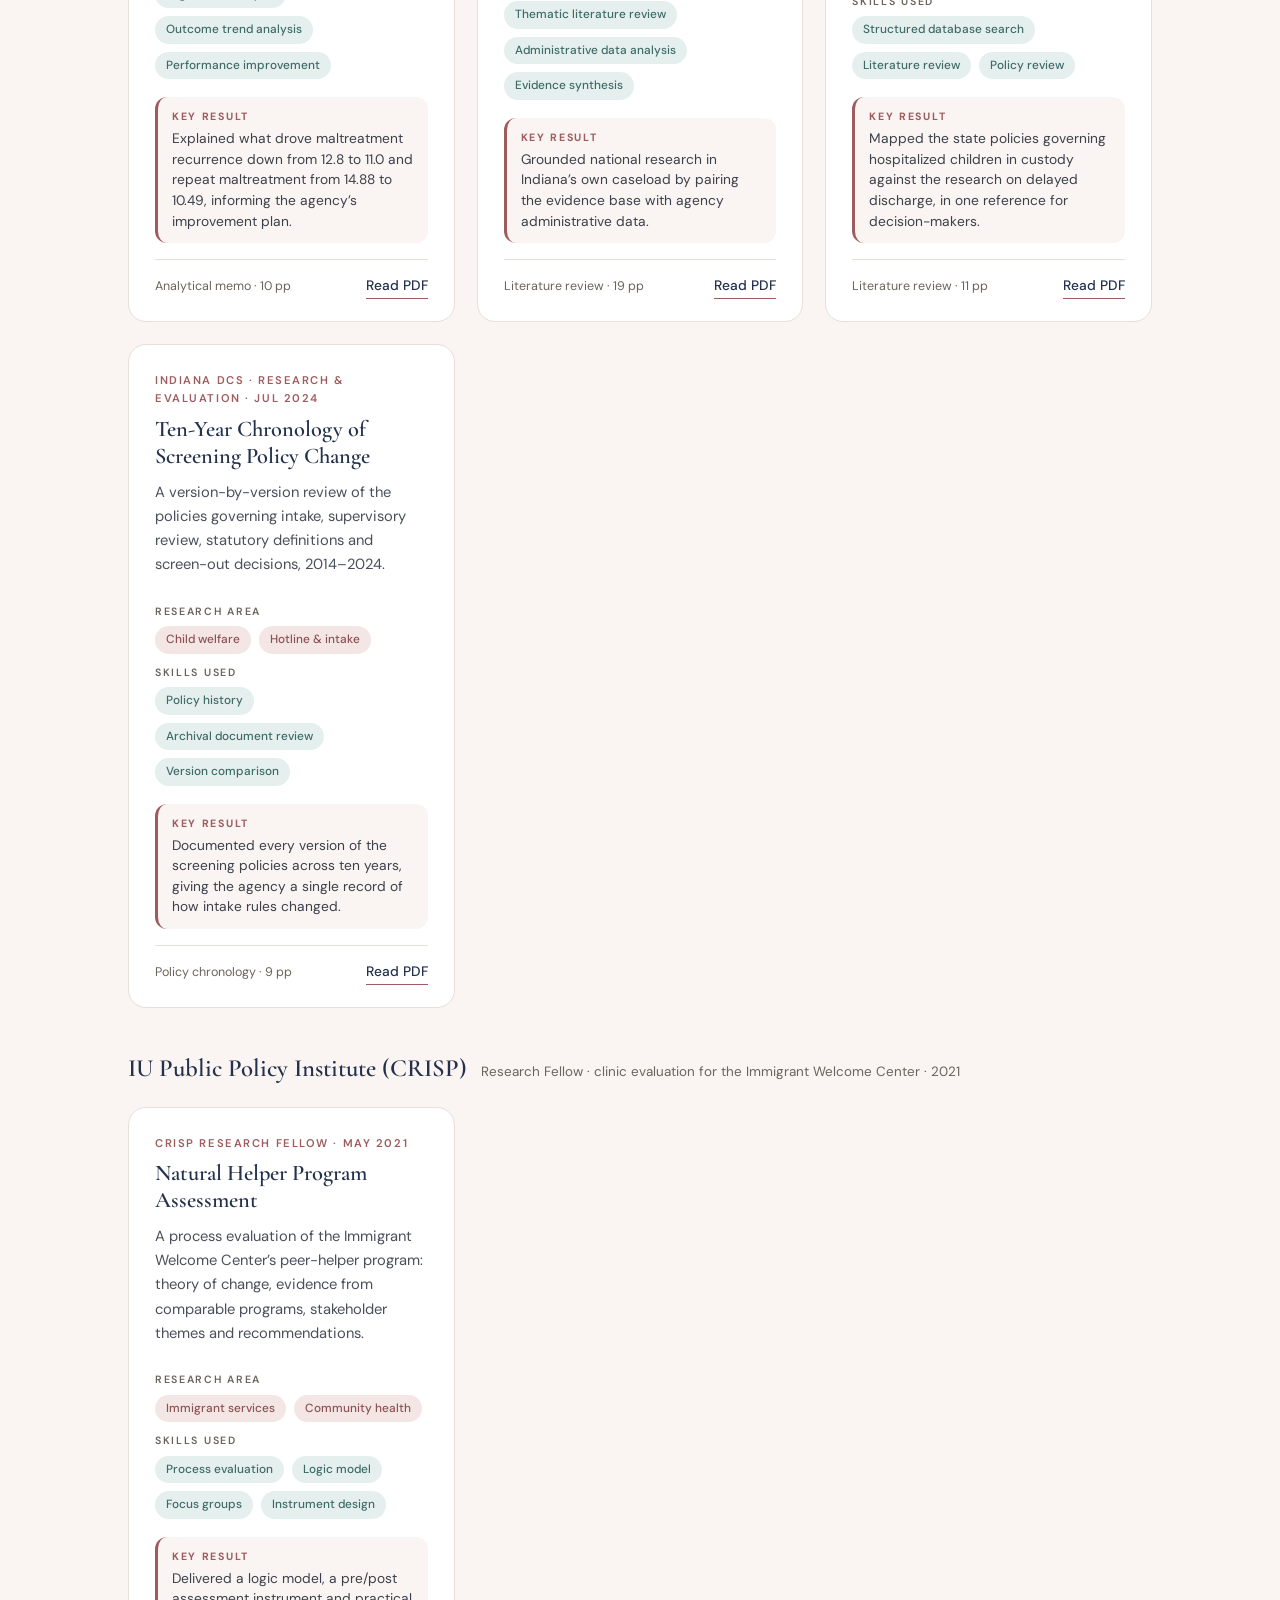
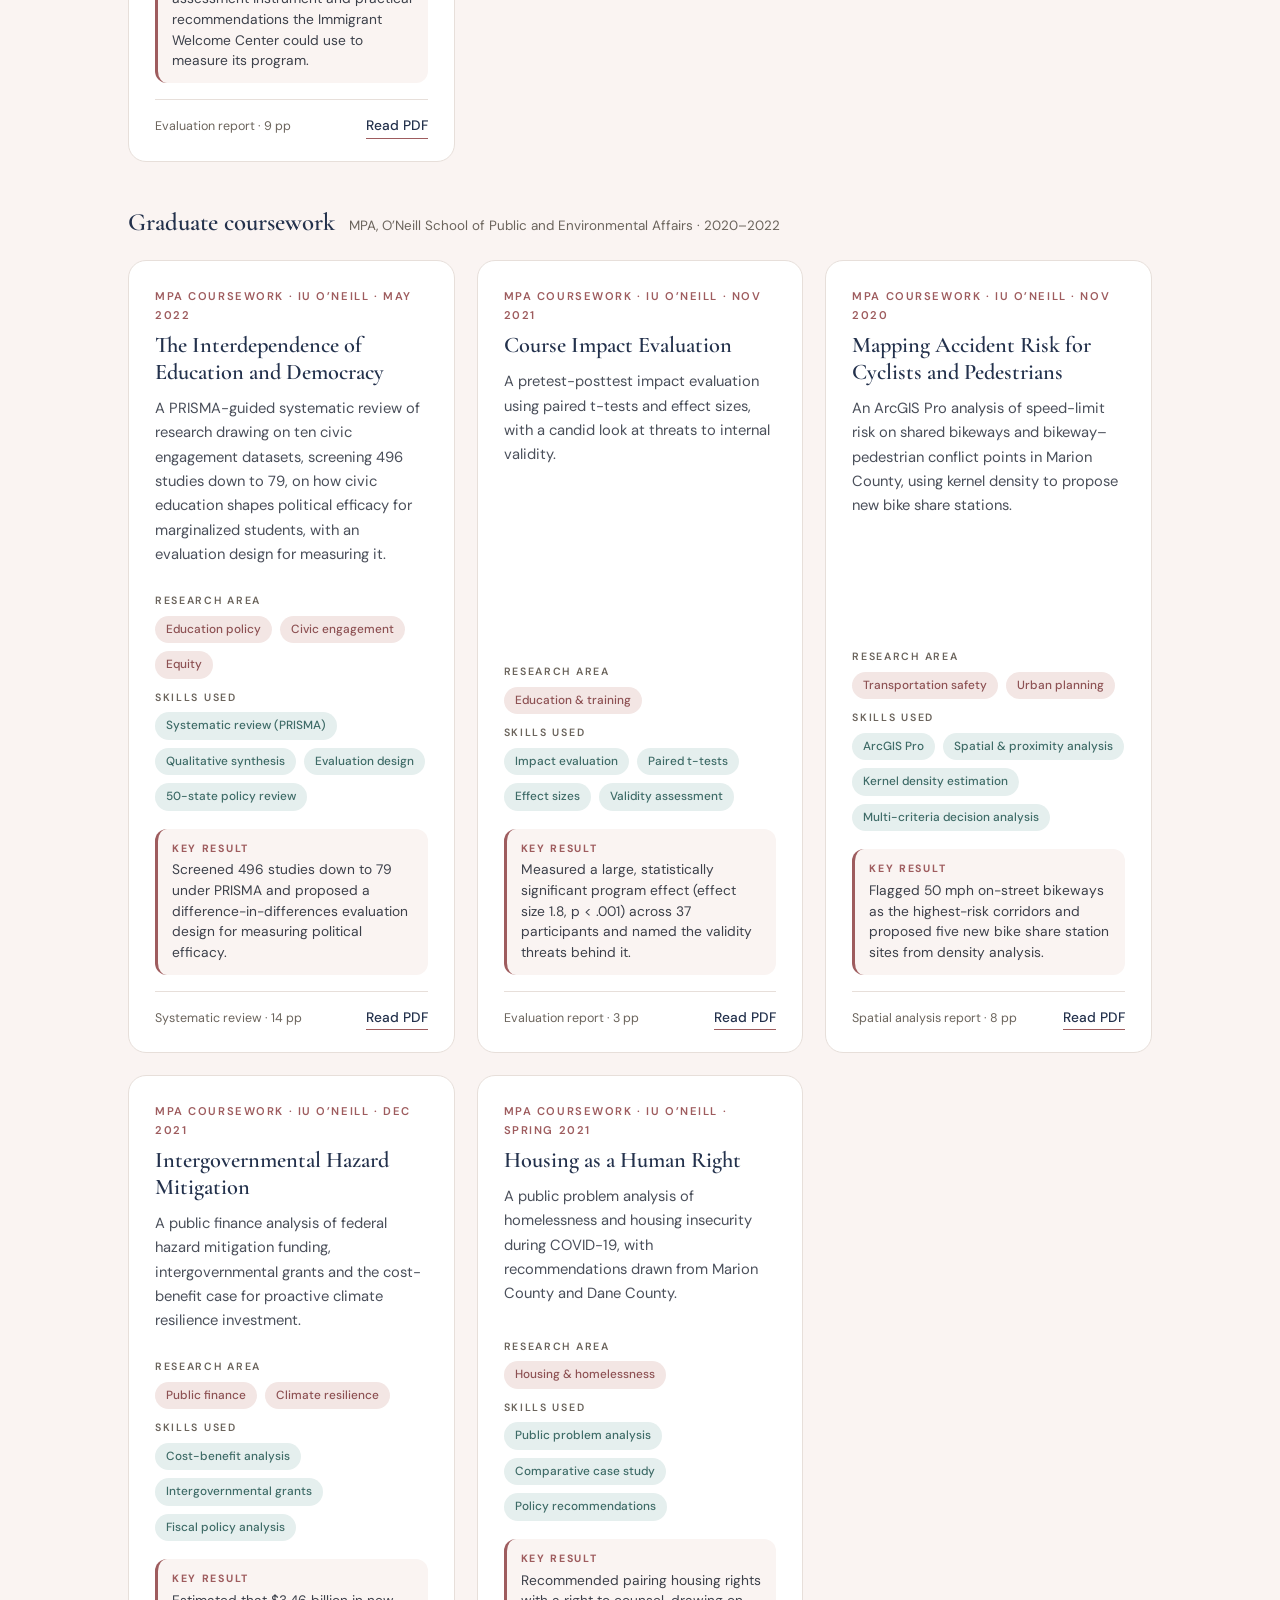
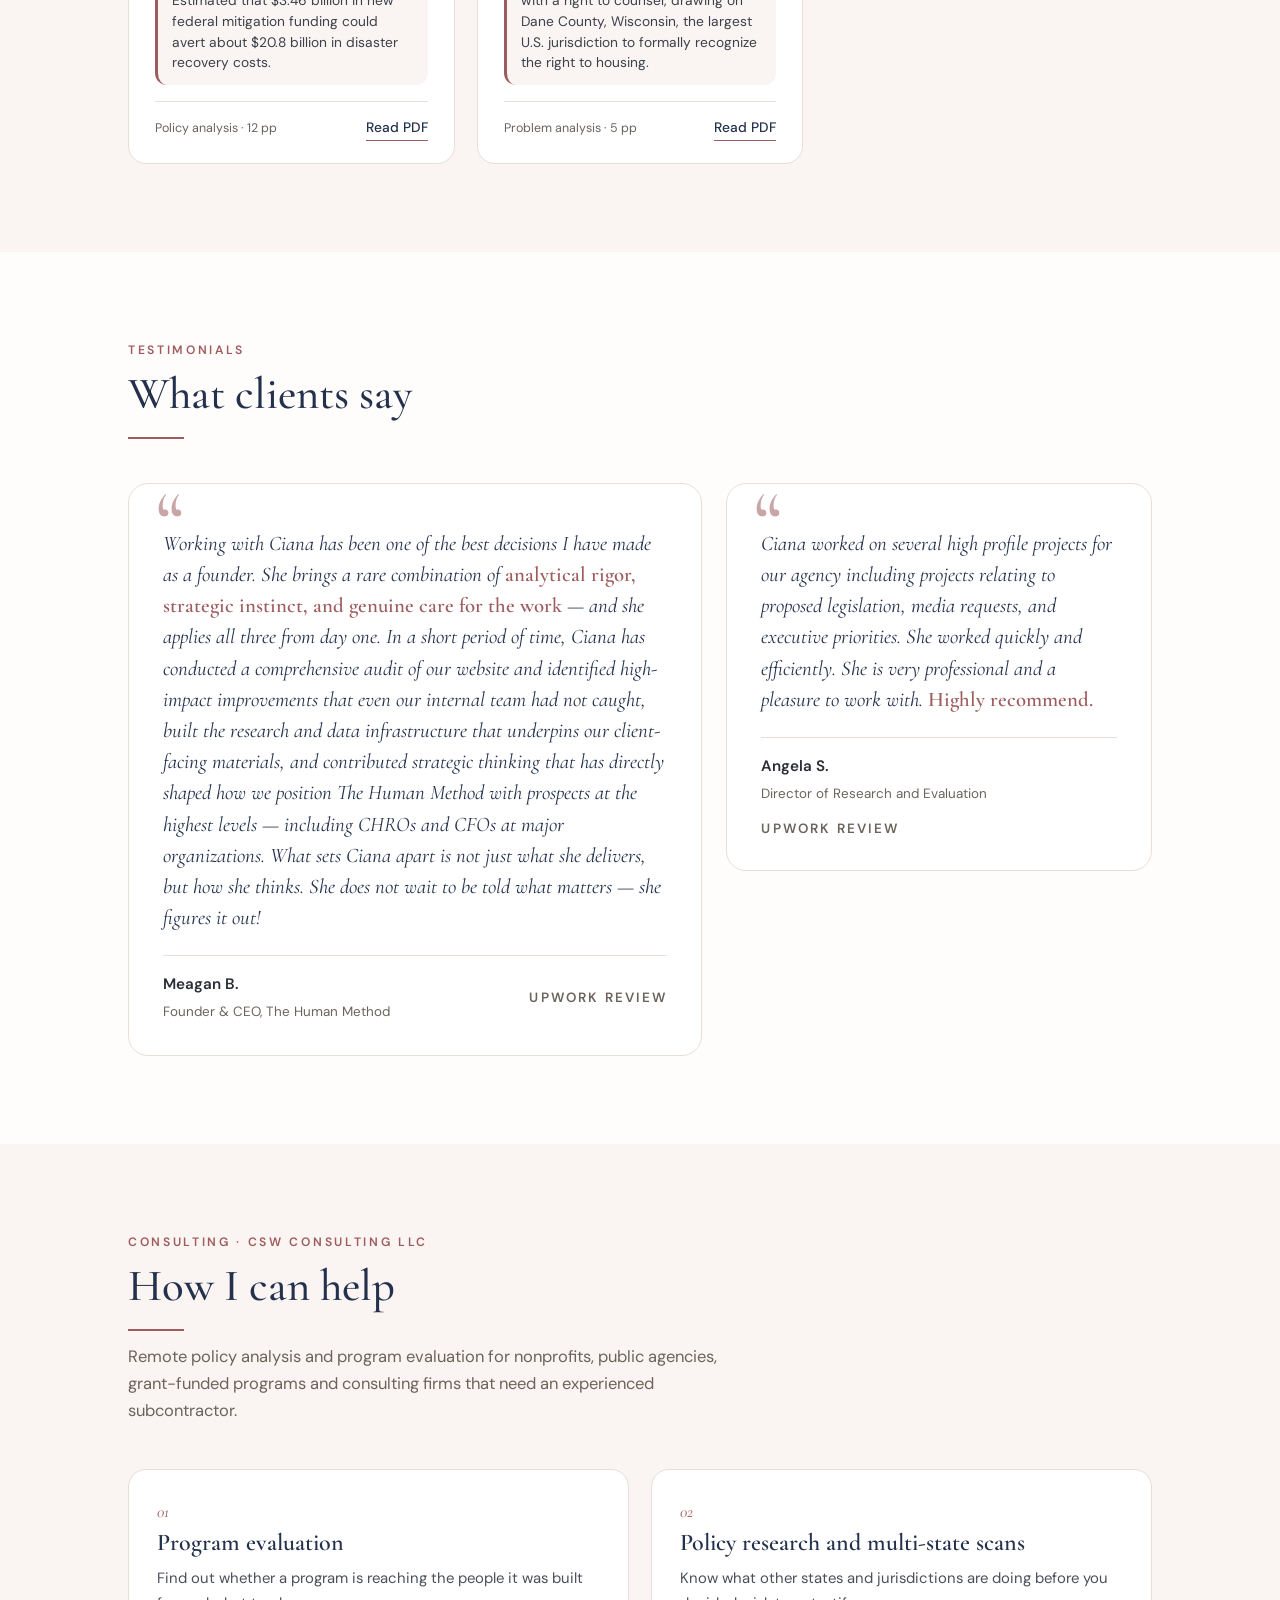
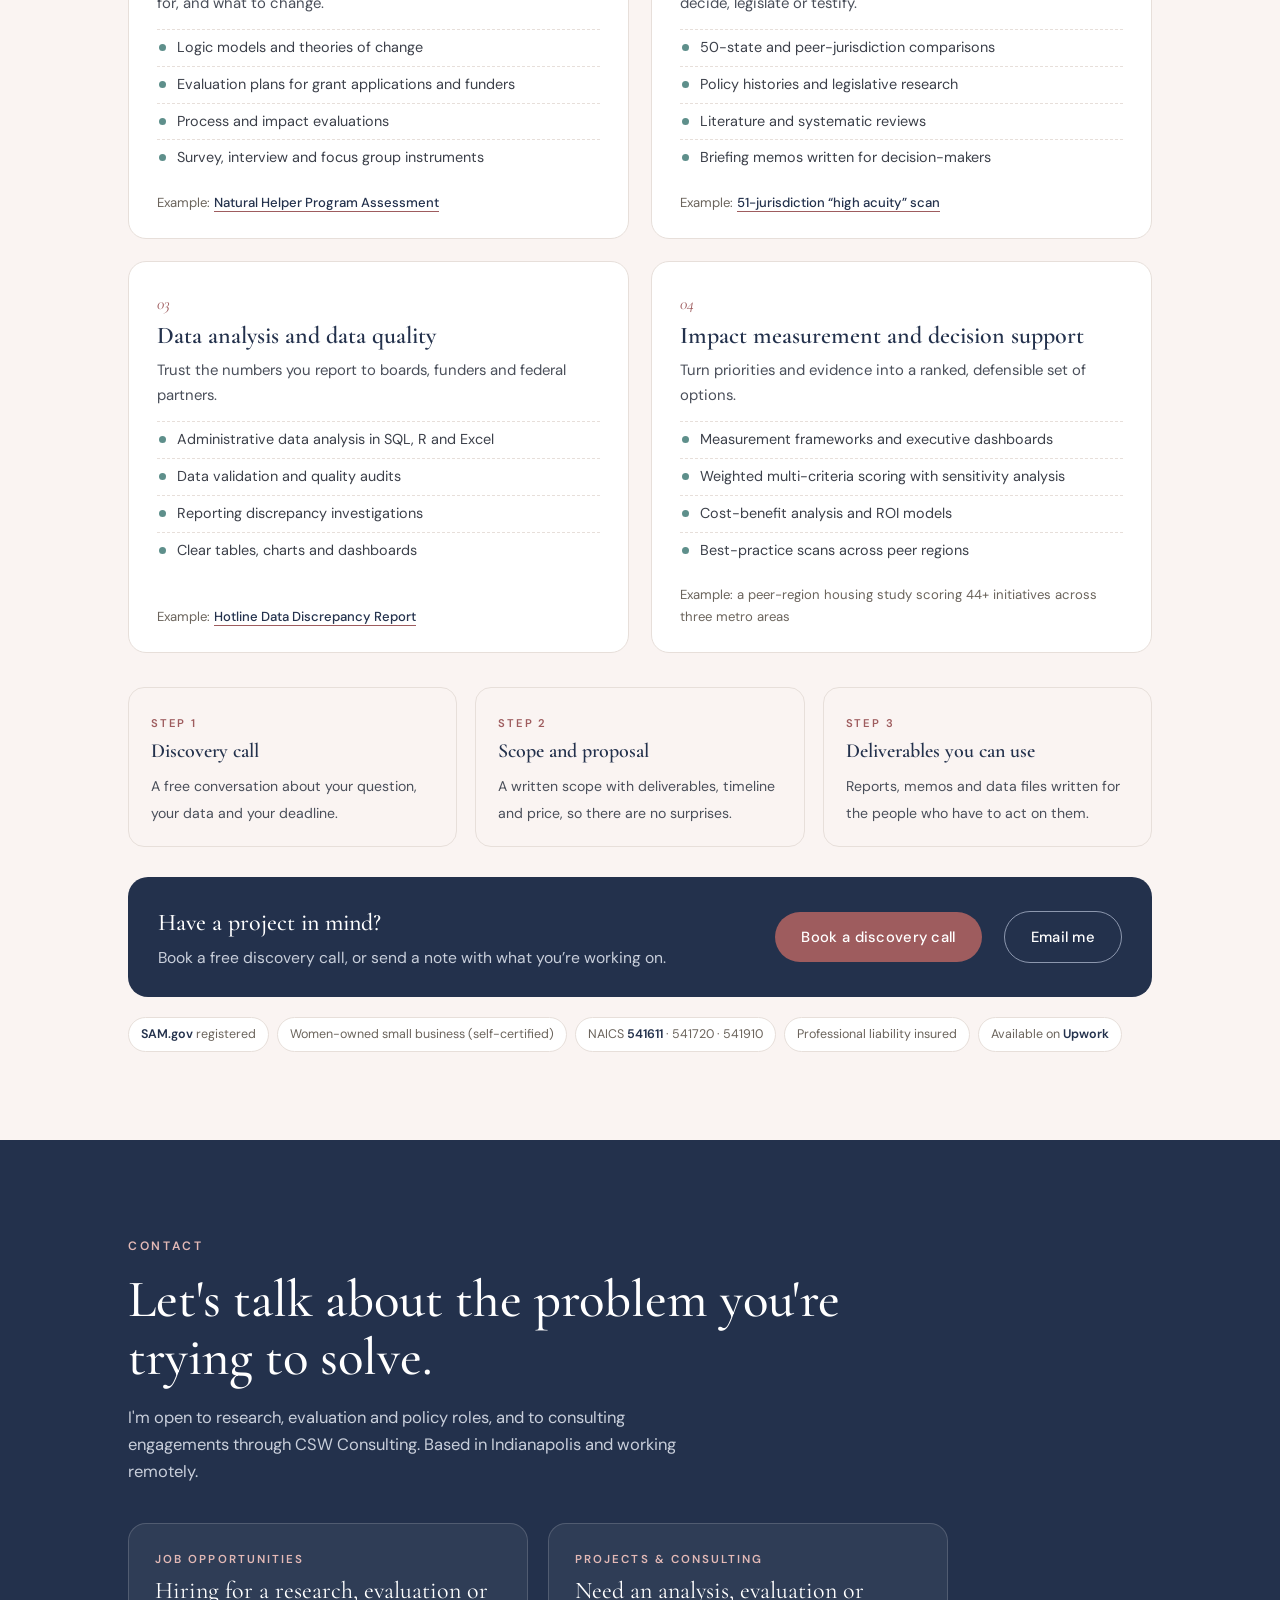
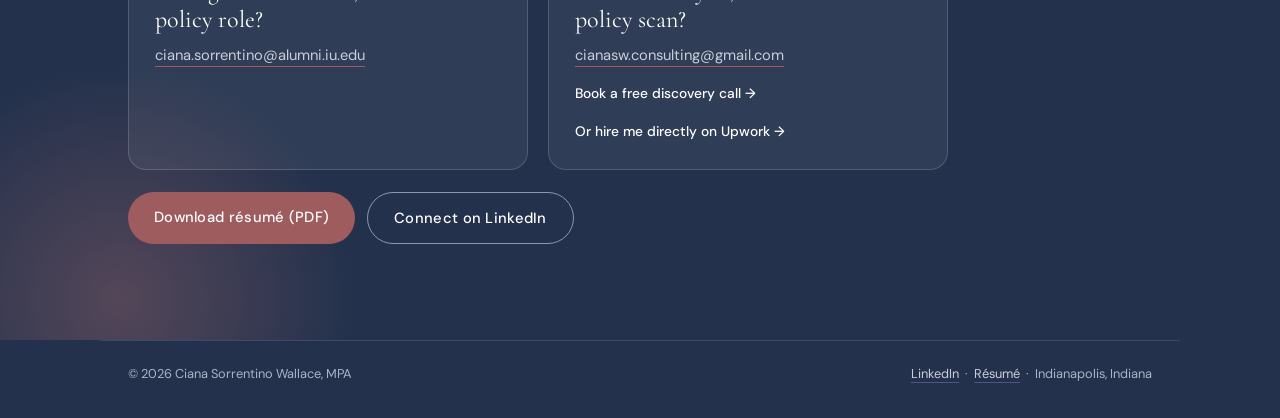
==== commit e90952ea: "Add Services section with discovery call, mobile menu, URL filters, contrast fixes" ====
--- a/index.html
+++ b/index.html
@@ -79,8 +79,8 @@
 <link href="https://fonts.googleapis.com/css2?family=Cormorant+Garamond:ital,wght@0,500;0,600;1,500&family=DM+Sans:opsz,wght@9..40,400;9..40,500;9..40,600&display=swap" rel="stylesheet">
 <style>
 :root{
-  --navy:#23314C; --navy-2:#2E3F60; --rose:#B06E70; --rose-soft:#F3E6E4; --rose-mist:#FAF4F2;
-  --teal:#5E8F8B; --teal-soft:#E5EFEE; --grey:#7A736B; --ink:#2A2D35; --line:#E7DFDA; --paper:#FFFDFB;
+  --navy:#23314C; --navy-2:#2E3F60; --rose:#9E5C5E; --rose-soft:#F3E6E4; --rose-mist:#FAF4F2;
+  --teal:#5E8F8B; --teal-soft:#E5EFEE; --grey:#6B645C; --ink:#2A2D35; --line:#E7DFDA; --paper:#FFFDFB;
   --serif:'Cormorant Garamond', Georgia, serif; --sans:'DM Sans', system-ui, -apple-system, sans-serif;
 }
 *{box-sizing:border-box;margin:0;padding:0}
@@ -98,7 +98,7 @@
 .nav ul{display:flex;gap:30px;list-style:none}
 .nav ul a{text-decoration:none;font-size:.88rem;font-weight:500;color:var(--grey);letter-spacing:.04em;transition:color .2s}
 .nav ul a:hover{color:var(--navy)}
-@media(max-width:760px){.nav ul{display:none}}
+
 
 /* hero */
 .hero{padding:96px 0 84px;position:relative;overflow:hidden}
@@ -191,6 +191,45 @@
 .also .fl a{color:#fff;text-decoration:none;font-size:.88rem;font-weight:500;padding:12px 16px;border-radius:12px;border:1px solid rgba(255,255,255,.2);transition:all .2s}
 .also .fl a:hover{border-color:#E3B9B6;background:rgba(255,255,255,.06)}
 @media(max-width:860px){.also.feat{grid-template-columns:1fr}}
+
+
+/* services */
+.svc{display:grid;grid-template-columns:repeat(2,minmax(0,1fr));gap:22px}
+.svc .s{background:#fff;border:1px solid var(--line);border-radius:18px;padding:28px 28px 24px;display:flex;flex-direction:column}
+.svc .s .n{font-family:var(--serif);font-style:italic;color:var(--rose);font-size:1.05rem}
+.svc .s h3{font-family:var(--serif);font-size:1.5rem;font-weight:600;color:var(--navy);line-height:1.2;margin:4px 0 8px}
+.svc .s p{font-size:.93rem;color:#4A4F5A}
+.svc .s ul{list-style:none;margin:14px 0 0;padding:0;flex:1}
+.svc .s li{font-size:.9rem;color:#3C404A;padding:6px 0 6px 20px;position:relative;border-top:1px dashed var(--line)}
+.svc .s li:before{content:"";position:absolute;left:2px;top:14px;width:7px;height:7px;border-radius:50%;background:var(--teal)}
+.svc .s .ex{margin-top:16px;font-size:.82rem;color:var(--grey)}
+.svc .s .ex a{color:var(--navy);font-weight:500;text-decoration:none;border-bottom:1px solid var(--rose)}
+.steps{display:grid;grid-template-columns:repeat(3,1fr);gap:18px;margin:34px 0 0}
+.steps div{padding:20px 22px;border-radius:16px;background:var(--rose-mist);border:1px solid var(--line)}
+.steps b{display:block;font-family:var(--serif);font-size:1.25rem;color:var(--navy);font-weight:600;margin-bottom:4px}
+.steps span{font-size:.88rem;color:#4A4F5A}
+.steps i{font-style:normal;font-size:.7rem;letter-spacing:.16em;text-transform:uppercase;color:var(--rose);font-weight:600}
+.cta{margin-top:30px;display:flex;flex-wrap:wrap;align-items:center;gap:14px 22px;padding:26px 30px;border-radius:20px;background:var(--navy);color:#E9ECF2}
+.cta p{flex:1;min-width:240px;font-size:.98rem;color:#C9CFDB}
+.cta p b{display:block;font-family:var(--serif);font-size:1.5rem;color:#fff;font-weight:500;margin-bottom:2px}
+.cta .btn.primary{background:var(--rose)}
+.cta .btn.primary:hover{background:#fff;color:var(--navy)}
+.cta .btn.line{border:1px solid #8C97AE;color:#fff}
+.cta .btn.line:hover{border-color:#fff}
+.creds2{display:flex;flex-wrap:wrap;gap:8px;margin-top:20px}
+.creds2 span{font-size:.78rem;padding:6px 12px;border-radius:999px;border:1px solid var(--line);background:#fff;color:var(--grey)}
+.creds2 span b{color:var(--navy);font-weight:600}
+@media(max-width:860px){.svc{grid-template-columns:1fr}.steps{grid-template-columns:1fr}}
+
+/* mobile menu */
+.menu-btn{display:none;background:none;border:1px solid var(--line);border-radius:999px;padding:8px 14px;font-family:var(--sans);font-size:.85rem;font-weight:500;color:var(--navy);cursor:pointer}
+@media(max-width:760px){
+  .menu-btn{display:inline-flex;align-items:center;gap:8px}
+  .nav ul{display:none;position:absolute;top:68px;left:0;right:0;flex-direction:column;gap:0;background:var(--paper);border-bottom:1px solid var(--line);padding:6px 0;box-shadow:0 18px 30px -20px rgba(35,49,76,.35)}
+  .nav ul.open{display:flex}
+  .nav ul a{display:block;padding:13px 28px;font-size:1rem}
+}
+@media(min-width:761px){.nav ul{gap:26px}}
 
 /* contact cards */
 .ccards{display:grid;grid-template-columns:repeat(2,minmax(0,1fr));gap:20px;margin-top:38px;position:relative;max-width:820px}
@@ -288,7 +327,7 @@
 .contact .btn.primary:hover{background:#fff;color:var(--navy)}
 .contact .btn.ghost{border-color:#8C97AE;color:#fff}
 .contact .btn.ghost:hover{border-color:#fff}
-footer{background:var(--navy);color:#8C97AE;font-size:.8rem;padding:0 0 34px}
+footer{background:var(--navy);color:#AAB4C7;font-size:.8rem;padding:0 0 34px}
 footer .wrap{border-top:1px solid #3A4A6B;padding-top:22px;display:flex;justify-content:space-between;flex-wrap:wrap;gap:10px}
 
 .reveal{opacity:0;transform:translateY(14px);transition:opacity .7s ease,transform .7s ease}
@@ -301,14 +340,16 @@
 <header class="nav" id="nav">
   <div class="wrap">
     <a class="mark" href="#top">Ciana <span>Sorrentino Wallace</span></a>
-    <ul>
+    <ul id="navList">
       <li><a href="#publications">Publications</a></li>
       <li><a href="#about">About</a></li>
       <li><a href="#experience">Experience</a></li>
       <li><a href="#work">Work samples</a></li>
+      <li><a href="#services">Services</a></li>
       <li><a href="#contact">Contact</a></li>
       <li><a href="https://www.linkedin.com/in/cianasorrentino/" target="_blank" rel="noopener" data-goatcounter-click="linkedin-nav">LinkedIn</a></li>
     </ul>
+    <button class="menu-btn" id="menuBtn" aria-expanded="false" aria-controls="navList">Menu</button>
   </div>
 </header>
 
@@ -583,6 +624,45 @@
   </div>
 </section>
 
+<section id="services" class="tint">
+  <div class="wrap">
+    <div class="sec-head reveal"><div class="eyebrow">Consulting &middot; CSW Consulting LLC</div><h2>How I can help</h2><div class="rule"></div>
+      <p>Remote policy analysis and program evaluation for nonprofits, public agencies, grant-funded programs and consulting firms that need an experienced subcontractor.</p></div>
+    <div class="svc">
+      <div class="s reveal"><div class="n">01</div><h3>Program evaluation</h3>
+        <p>Find out whether a program is reaching the people it was built for, and what to change.</p>
+        <ul><li>Logic models and theories of change</li><li>Evaluation plans for grant applications and funders</li><li>Process and impact evaluations</li><li>Survey, interview and focus group instruments</li></ul>
+        <div class="ex">Example: <a href="12_Natural_Helper_Program_Assessment.pdf" target="_blank" rel="noopener">Natural Helper Program Assessment</a></div></div>
+      <div class="s reveal"><div class="n">02</div><h3>Policy research and multi-state scans</h3>
+        <p>Know what other states and jurisdictions are doing before you decide, legislate or testify.</p>
+        <ul><li>50-state and peer-jurisdiction comparisons</li><li>Policy histories and legislative research</li><li>Literature and systematic reviews</li><li>Briefing memos written for decision-makers</li></ul>
+        <div class="ex">Example: <a href="03_High_Acuity_Comparative_Analysis.pdf" target="_blank" rel="noopener">51-jurisdiction &ldquo;high acuity&rdquo; scan</a></div></div>
+      <div class="s reveal"><div class="n">03</div><h3>Data analysis and data quality</h3>
+        <p>Trust the numbers you report to boards, funders and federal partners.</p>
+        <ul><li>Administrative data analysis in SQL, R and Excel</li><li>Data validation and quality audits</li><li>Reporting discrepancy investigations</li><li>Clear tables, charts and dashboards</li></ul>
+        <div class="ex">Example: <a href="07_Hotline_Data_Discrepancy_Report.pdf" target="_blank" rel="noopener">Hotline Data Discrepancy Report</a></div></div>
+      <div class="s reveal"><div class="n">04</div><h3>Impact measurement and decision support</h3>
+        <p>Turn priorities and evidence into a ranked, defensible set of options.</p>
+        <ul><li>Measurement frameworks and executive dashboards</li><li>Weighted multi-criteria scoring with sensitivity analysis</li><li>Cost-benefit analysis and ROI models</li><li>Best-practice scans across peer regions</li></ul>
+        <div class="ex">Example: a peer-region housing study scoring 44+ initiatives across three metro areas</div></div>
+    </div>
+    <div class="steps reveal">
+      <div><i>Step 1</i><b>Discovery call</b><span>A free conversation about your question, your data and your deadline.</span></div>
+      <div><i>Step 2</i><b>Scope and proposal</b><span>A written scope with deliverables, timeline and price, so there are no surprises.</span></div>
+      <div><i>Step 3</i><b>Deliverables you can use</b><span>Reports, memos and data files written for the people who have to act on them.</span></div>
+    </div>
+    <div class="cta reveal">
+      <p><b>Have a project in mind?</b>Book a free discovery call, or send a note with what you&rsquo;re working on.</p>
+      <a class="btn primary" href="https://calendar.app.google/hLFwV2T1YtuAWCwD9" target="_blank" rel="noopener" data-goatcounter-click="discovery-call-services" data-goatcounter-title="Discovery call (services)">Book a discovery call</a>
+      <a class="btn line" href="mailto:cianasw.consulting@gmail.com" data-goatcounter-click="email-consulting-services">Email me</a>
+    </div>
+    <div class="creds2 reveal">
+      <span><b>SAM.gov</b> registered</span><span>Women-owned small business (self-certified)</span><span>NAICS <b>541611</b> &middot; 541720 &middot; 541910</span><span>Professional liability insured</span><span>Available on <a href="https://www.upwork.com/freelancers/~0150ef4a6375393baf" target="_blank" rel="noopener" style="color:var(--navy);font-weight:600;text-decoration:none">Upwork</a></span>
+    </div>
+  </div>
+</section>
+
+
 
 </main>
 
@@ -593,7 +673,7 @@
     <p>I'm open to research, evaluation and policy roles, and to consulting engagements through CSW Consulting. Based in Indianapolis and working remotely.</p>
     <div class="ccards">
       <a class="ccard" href="mailto:ciana.sorrentino@alumni.iu.edu"><div class="k">Job opportunities</div><div class="t">Hiring for a research, evaluation or policy role?</div><span class="m">ciana.sorrentino@alumni.iu.edu</span></a>
-      <div class="ccard"><div class="k">Projects &amp; consulting</div><div class="t">Need an analysis, evaluation or policy scan?</div><a class="m" href="mailto:cianasw.consulting@gmail.com">cianasw.consulting@gmail.com</a><br><a class="up" href="https://www.upwork.com/freelancers/~0150ef4a6375393baf" target="_blank" rel="noopener">Or hire me directly on Upwork &rarr;</a></div>
+      <div class="ccard"><div class="k">Projects &amp; consulting</div><div class="t">Need an analysis, evaluation or policy scan?</div><a class="m" href="mailto:cianasw.consulting@gmail.com">cianasw.consulting@gmail.com</a><br><a class="up" href="https://calendar.app.google/hLFwV2T1YtuAWCwD9" target="_blank" rel="noopener" data-goatcounter-click="discovery-call-contact">Book a free discovery call &rarr;</a><br><a class="up" href="https://www.upwork.com/freelancers/~0150ef4a6375393baf" target="_blank" rel="noopener">Or hire me directly on Upwork &rarr;</a></div>
     </div>
     <div class="extra">
       <a class="btn primary" href="Ciana_Sorrentino_Wallace_Resume.pdf" target="_blank" rel="noopener" data-goatcounter-click="resume-contact" data-goatcounter-title="Resume download (contact)">Download r&eacute;sum&eacute; (PDF)</a>
@@ -619,6 +699,14 @@
   document.querySelectorAll('.filters').forEach(function(row){var dim=row.getAttribute('data-dim');row.querySelectorAll('button').forEach(function(b){b.addEventListener('click',function(){
     row.querySelectorAll('button').forEach(function(x){x.classList.remove('on')});b.classList.add('on');sel[dim]=b.getAttribute('data-f');apply();
   })})});
+  var mb=document.getElementById('menuBtn'),nl=document.getElementById('navList');
+  if(mb){mb.addEventListener('click',function(){var o=nl.classList.toggle('open');mb.setAttribute('aria-expanded',o);mb.textContent=o?'Close':'Menu'});
+    nl.querySelectorAll('a').forEach(function(a){a.addEventListener('click',function(){nl.classList.remove('open');mb.setAttribute('aria-expanded','false');mb.textContent='Menu'})})}
+  try{var q=new URLSearchParams(location.search),applied=false;
+    [['exp','exp'],['focus','topic']].forEach(function(pr){var v=q.get(pr[0]);if(!v)return;
+      var row=document.querySelector('.filters[data-dim="'+pr[1]+'"]');if(!row)return;
+      var b=row.querySelector('button[data-f="'+v+'"]');if(b){b.click();applied=true}});
+    if(applied&&!location.hash){setTimeout(function(){document.getElementById('work').scrollIntoView()},150)}}catch(e){}
 })();
 </script>
 </body>
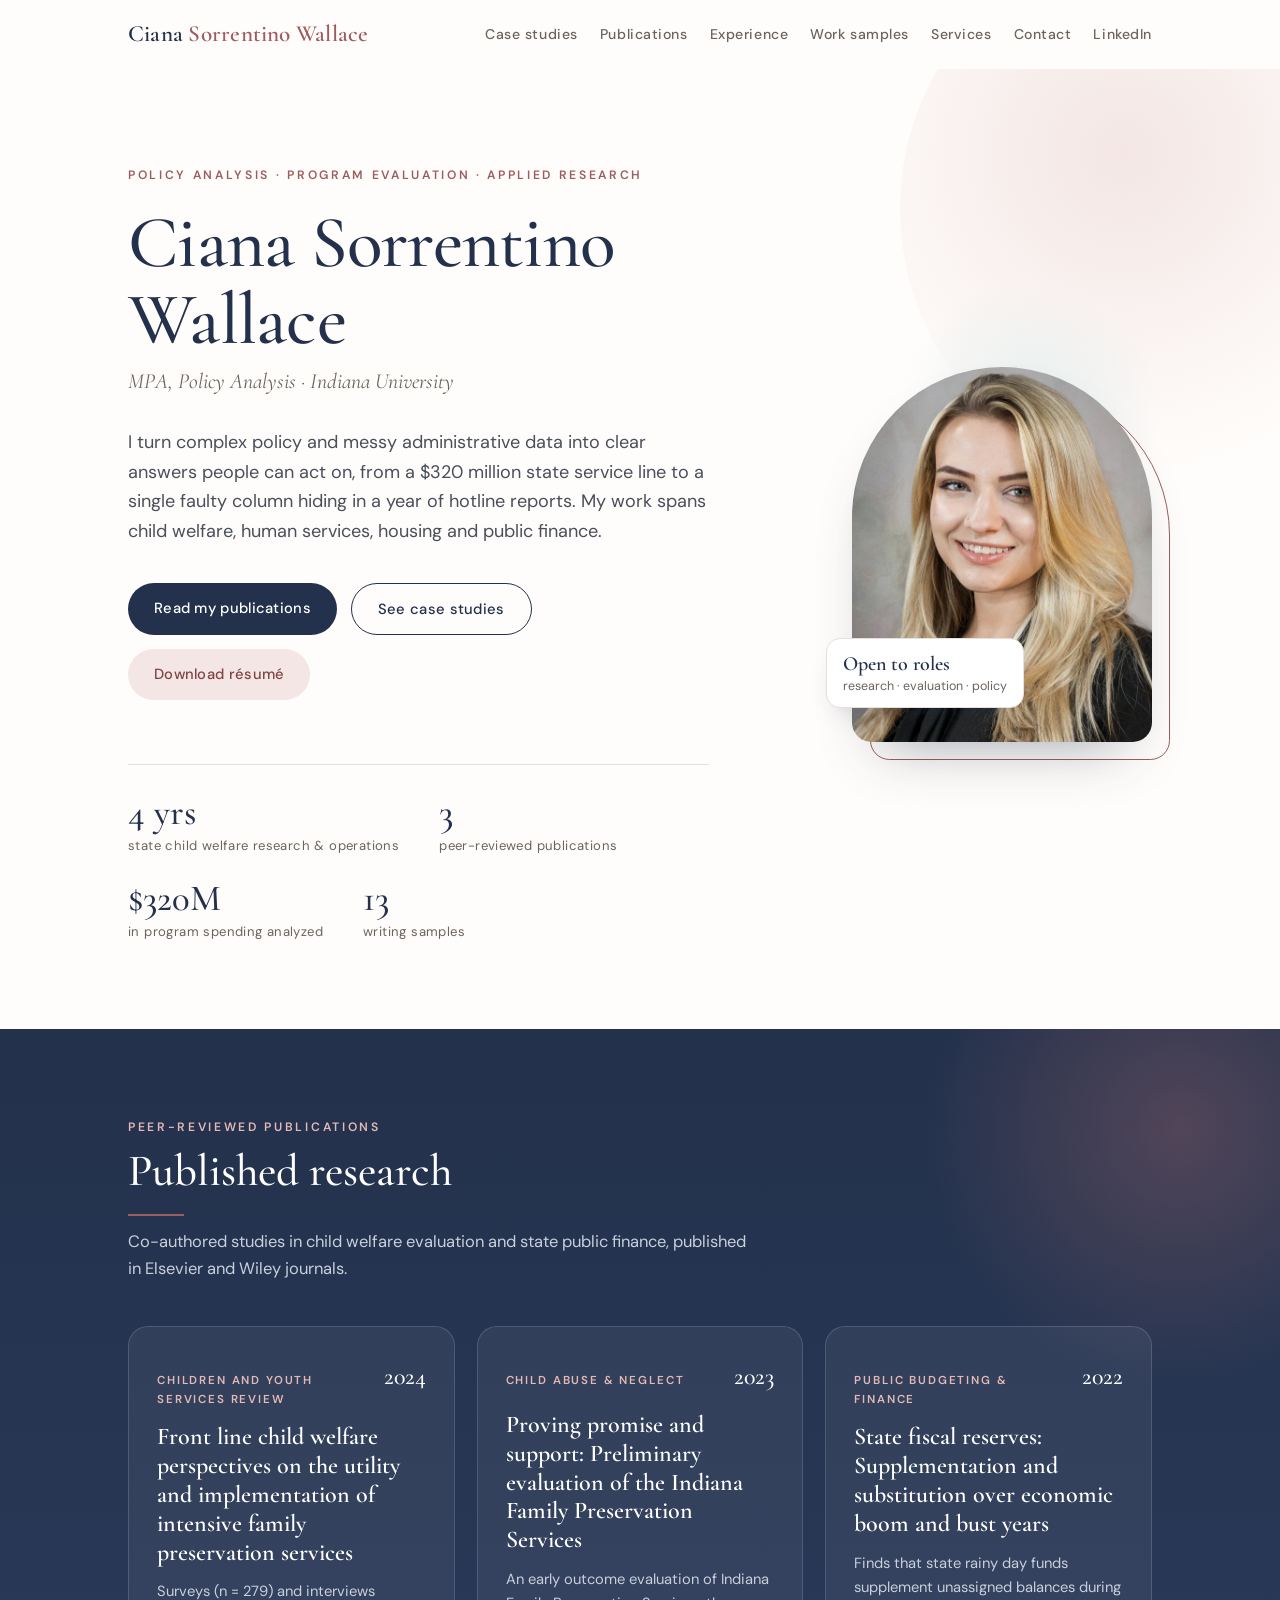
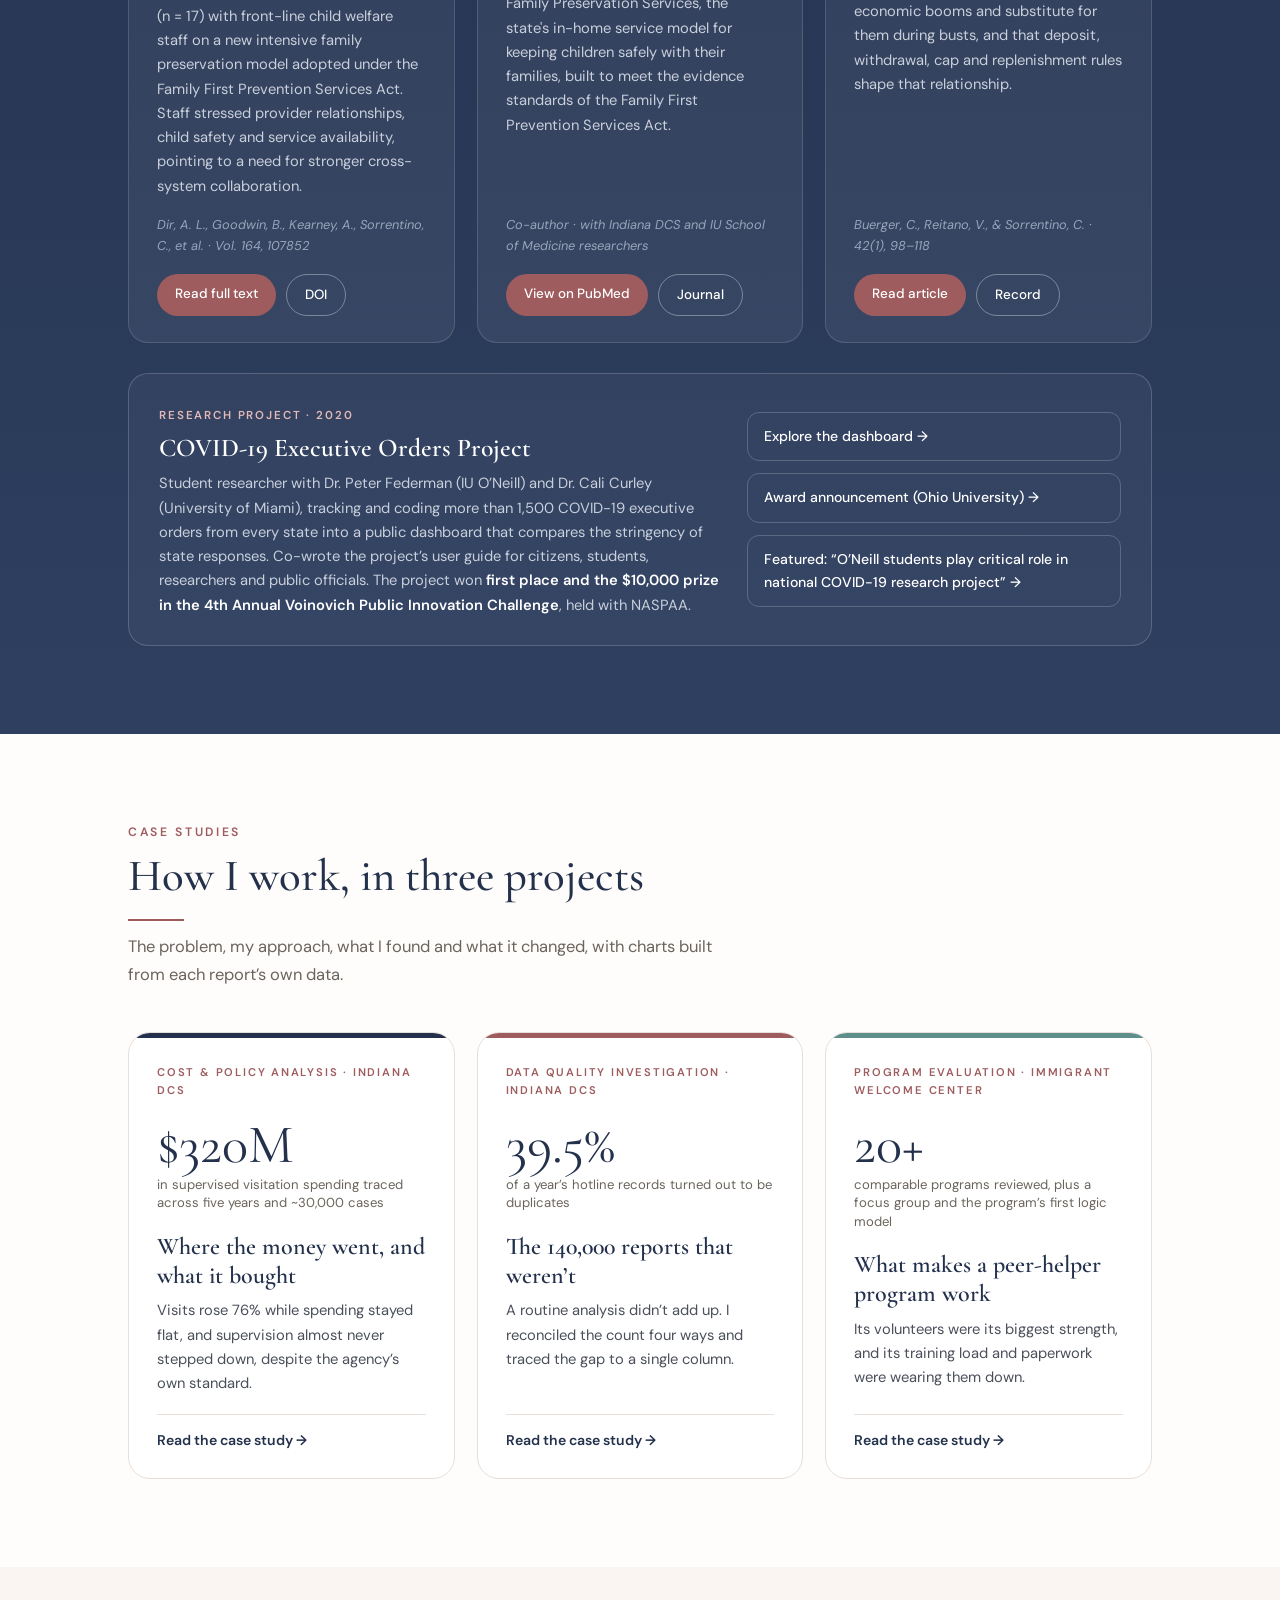
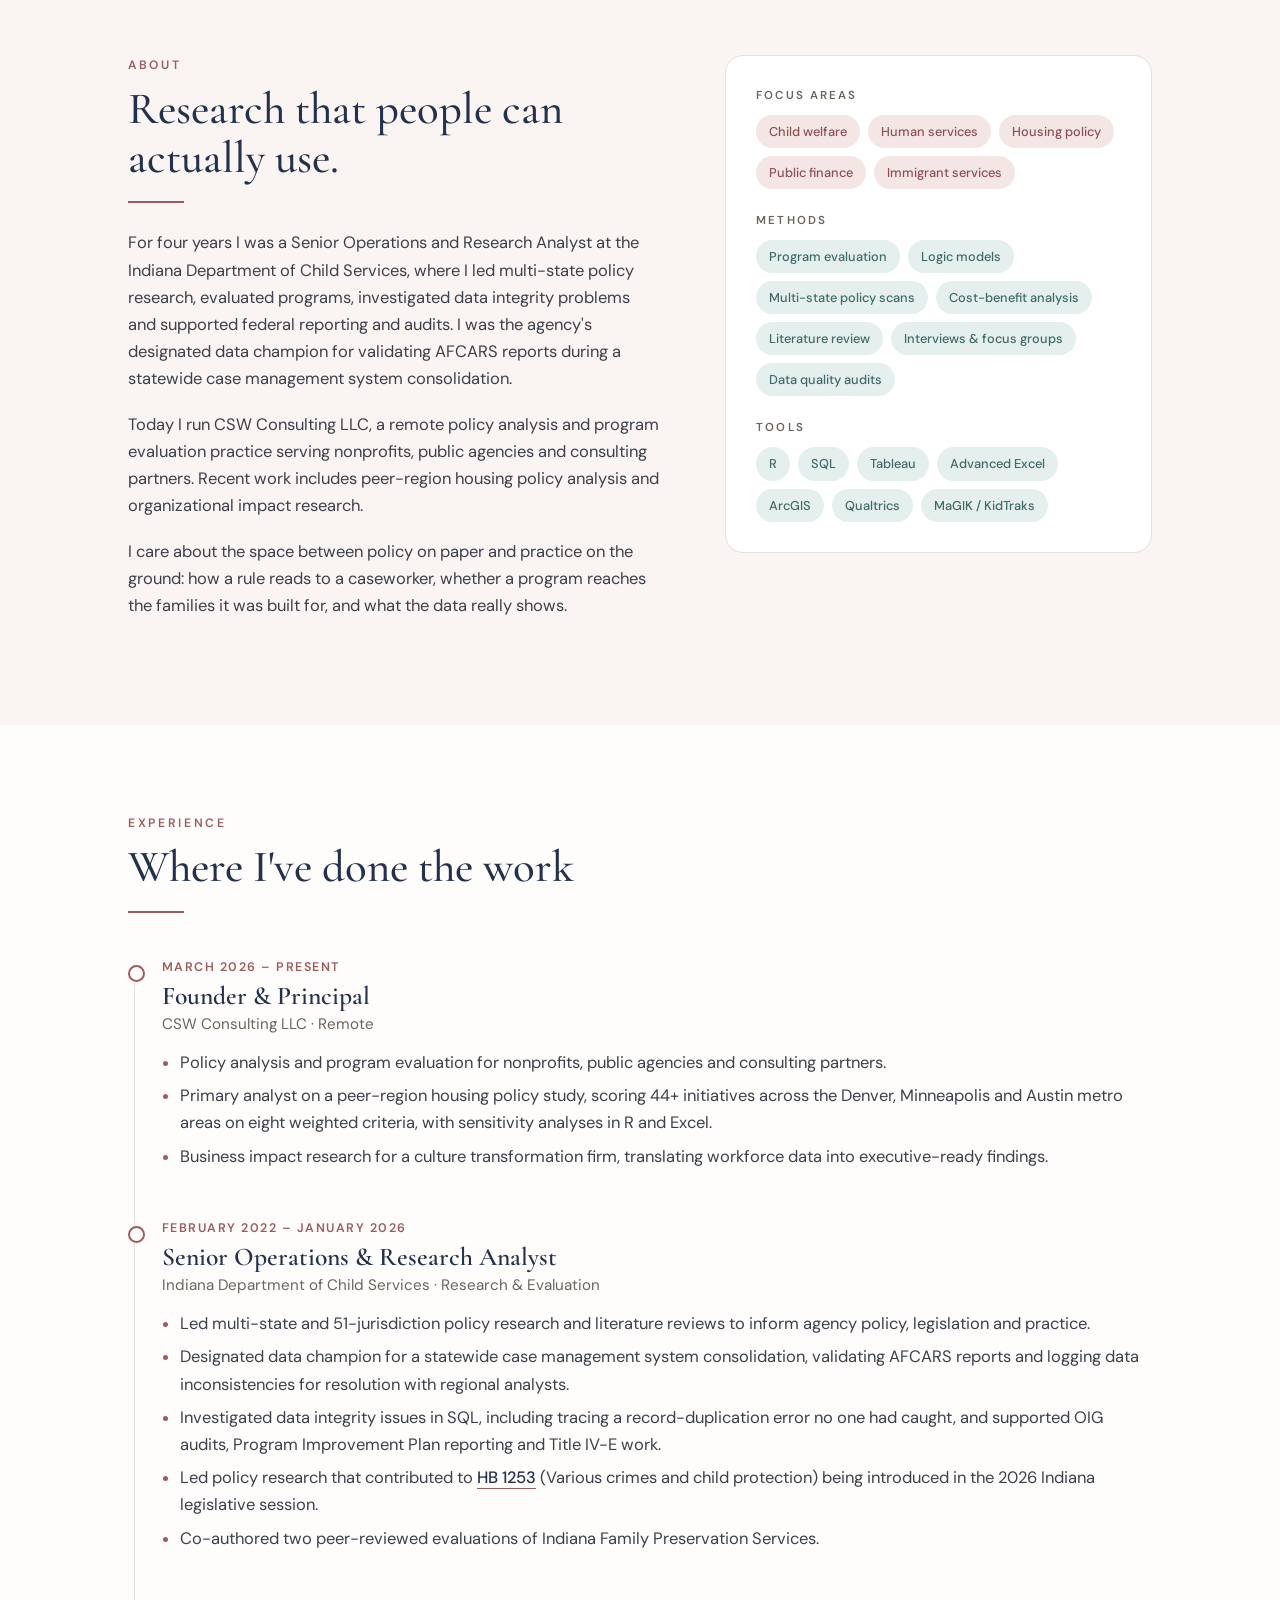
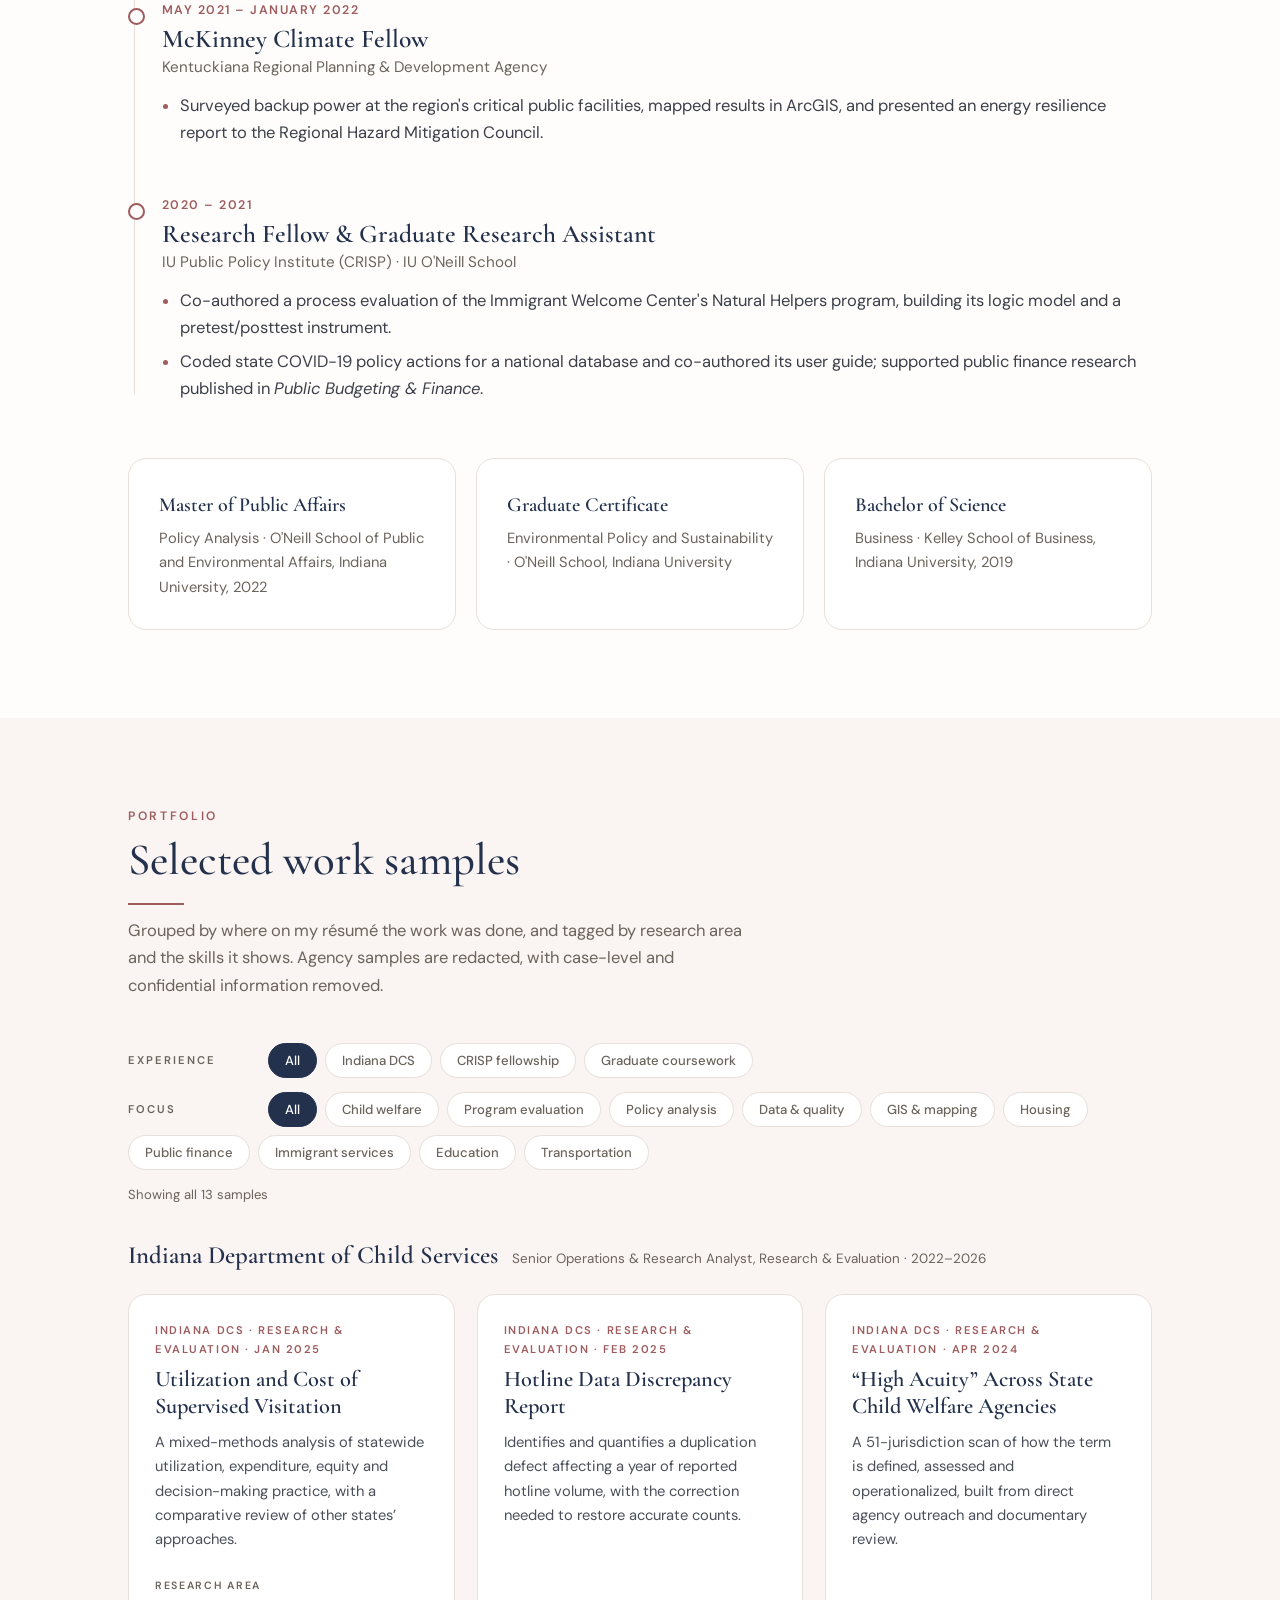
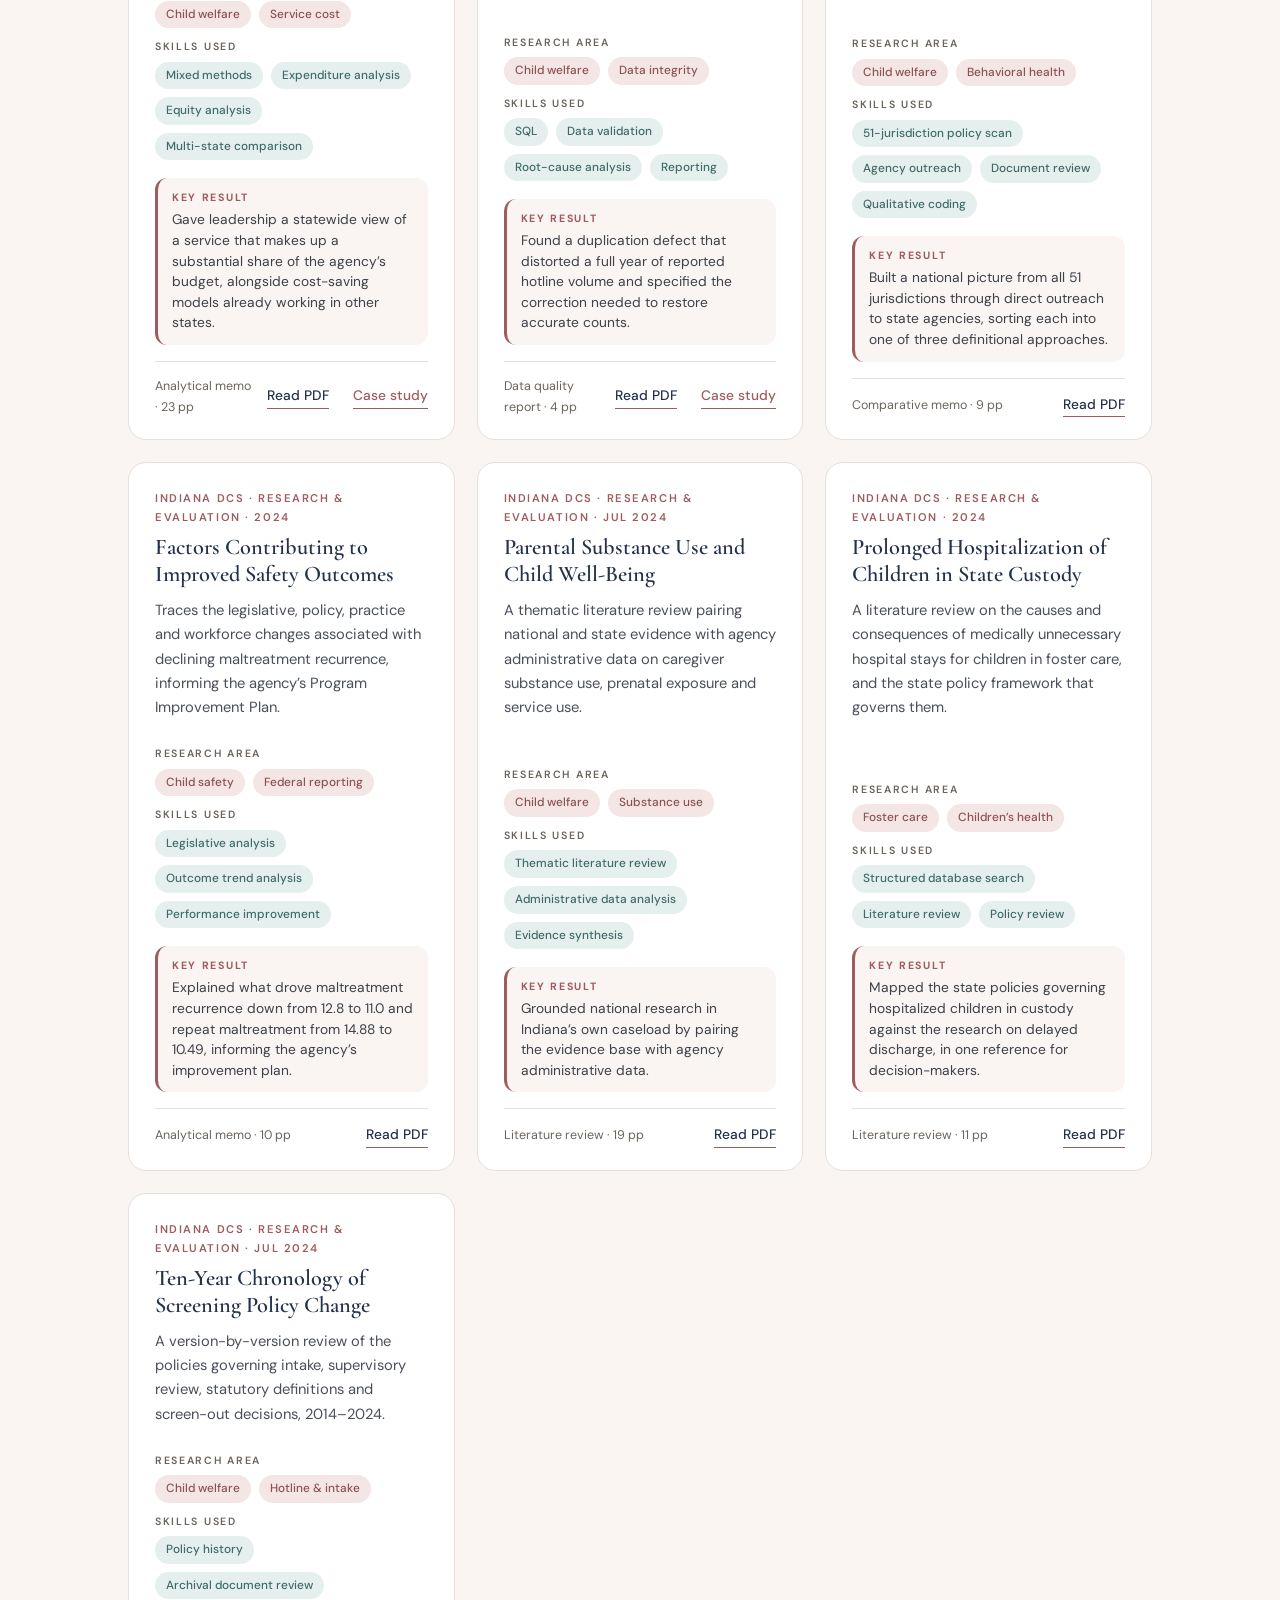
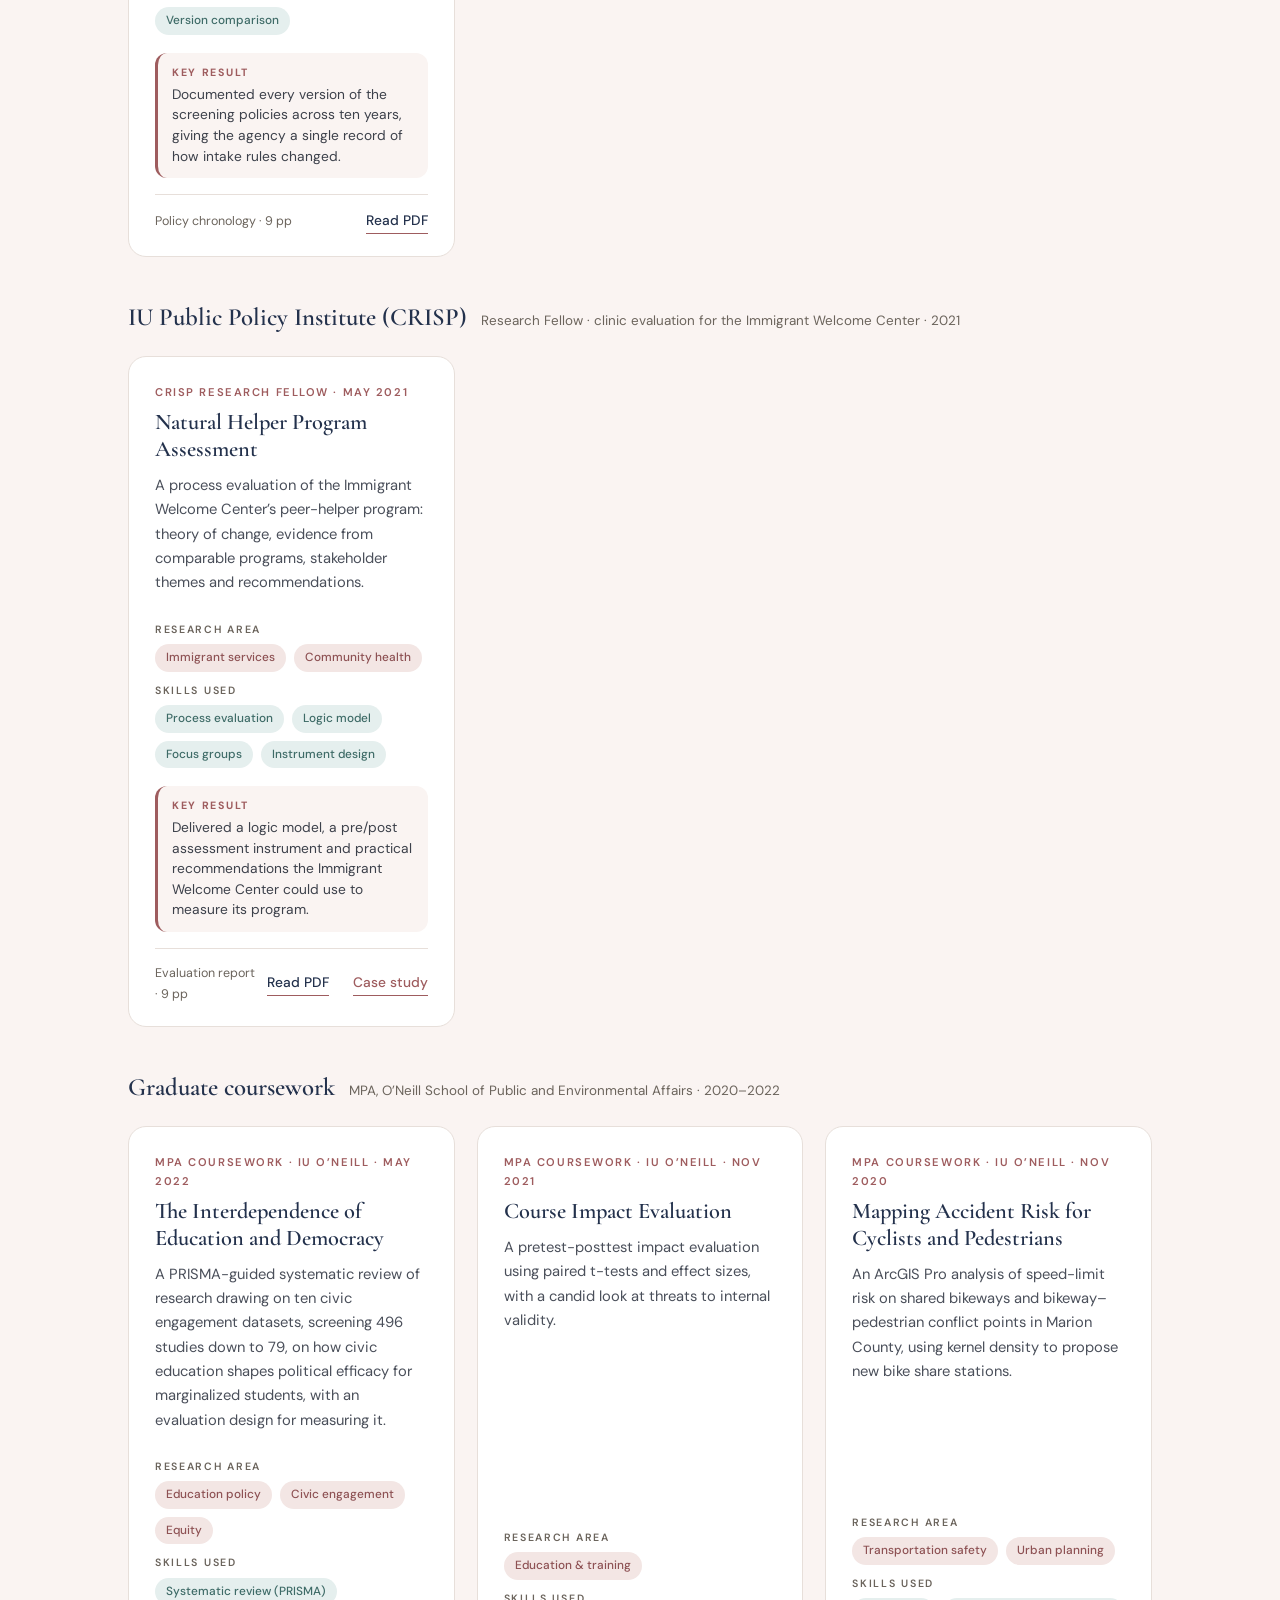
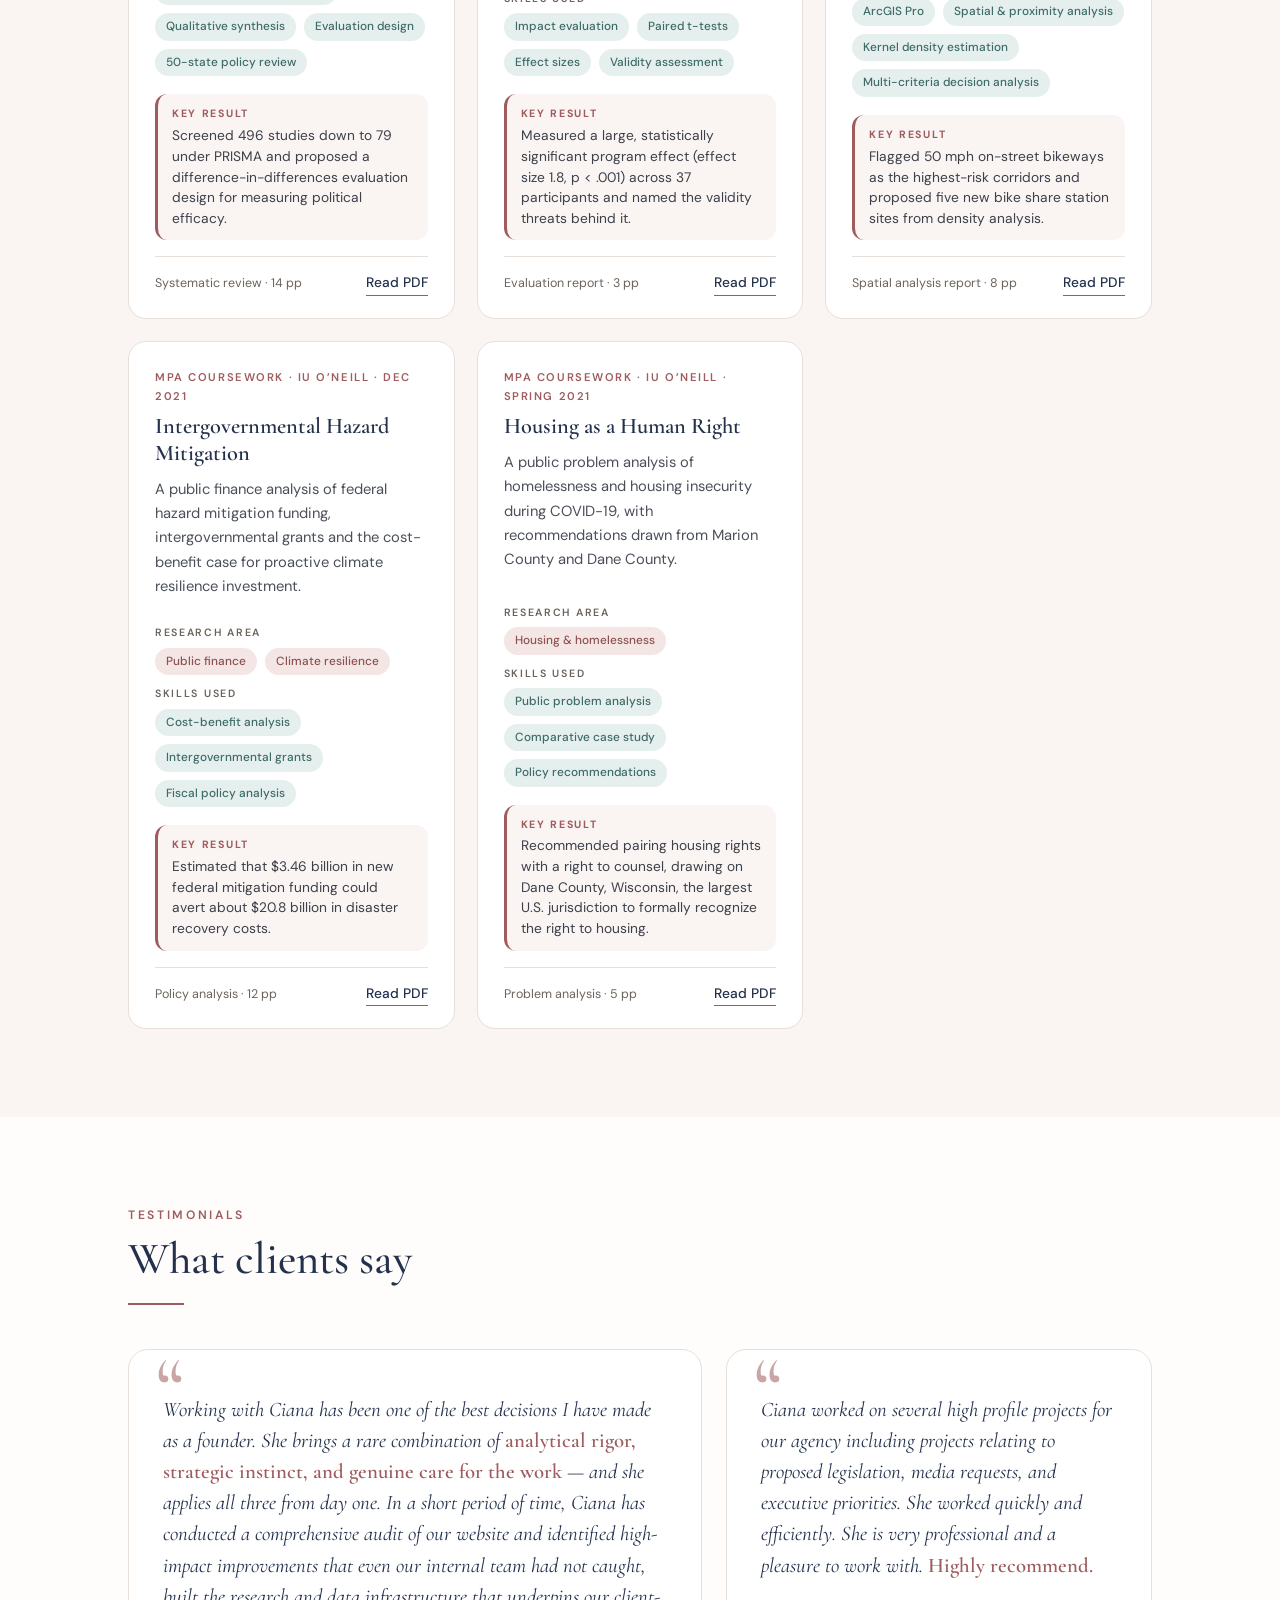
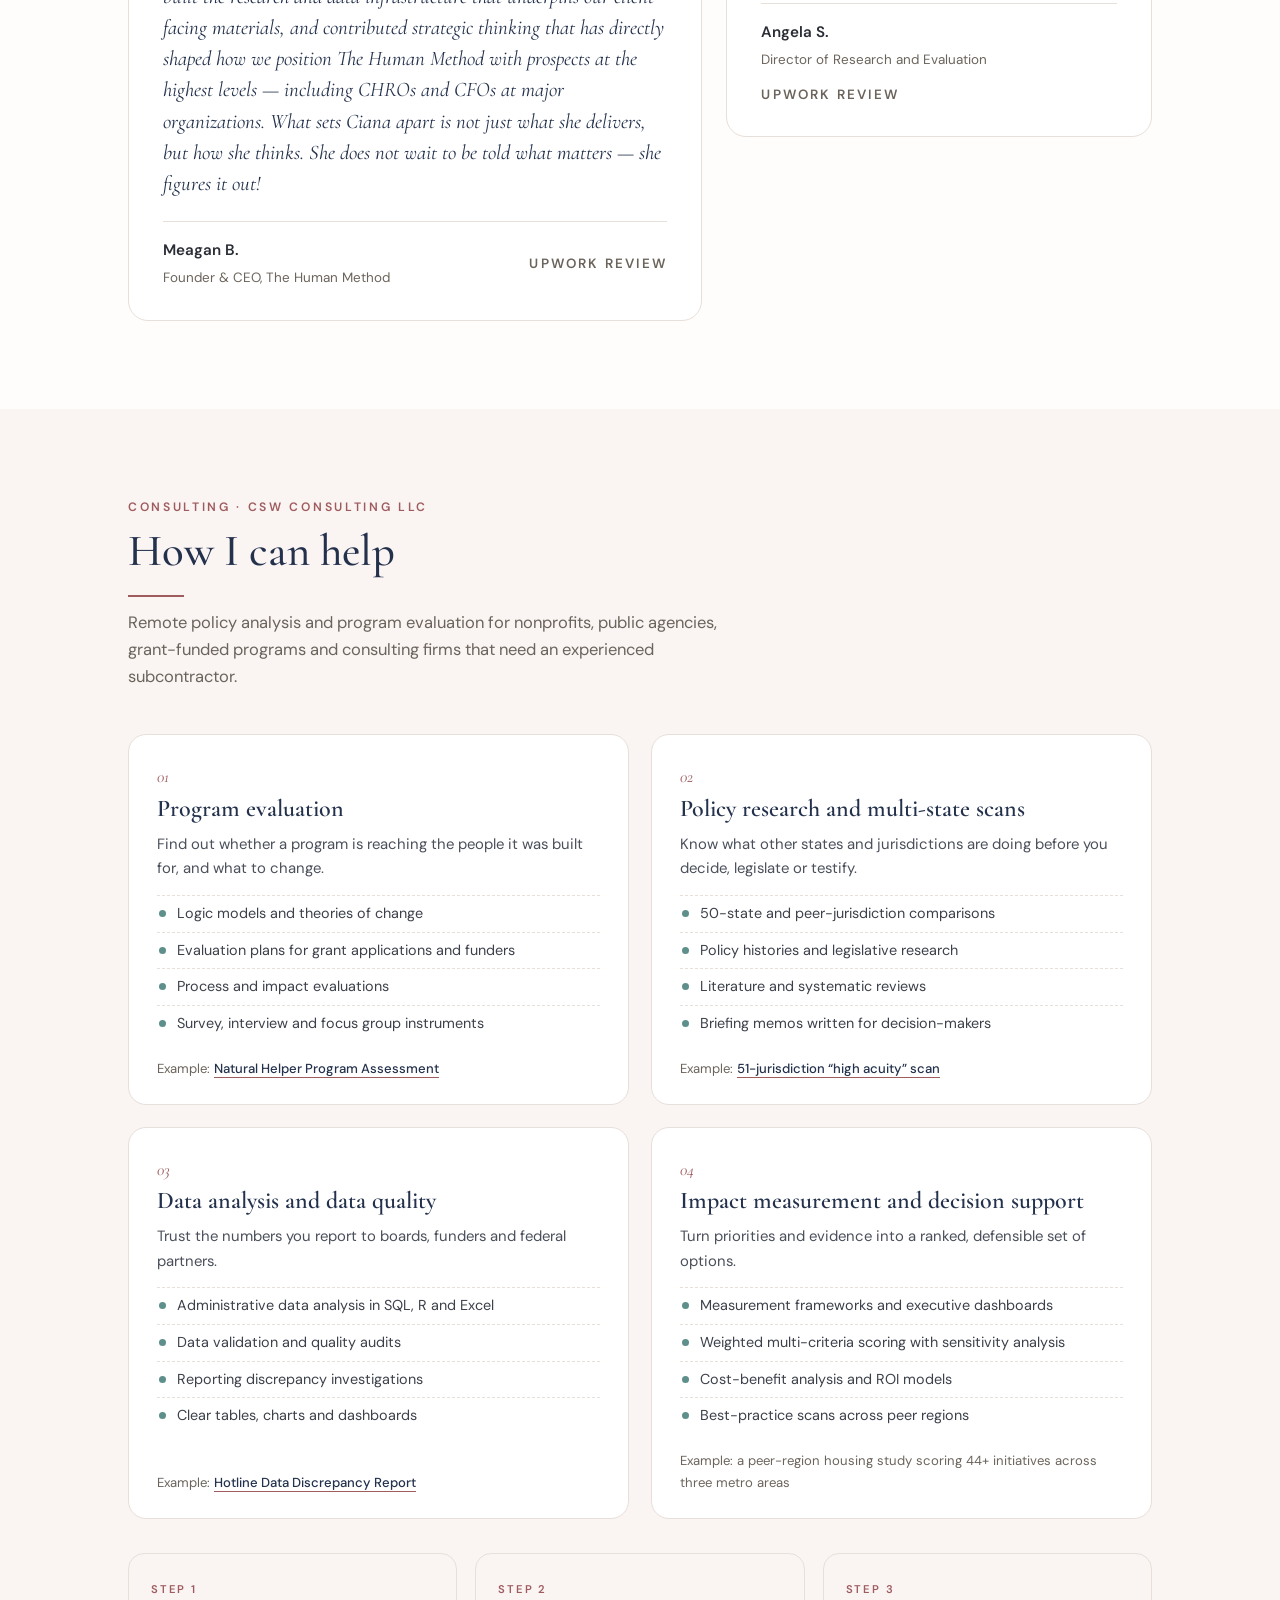
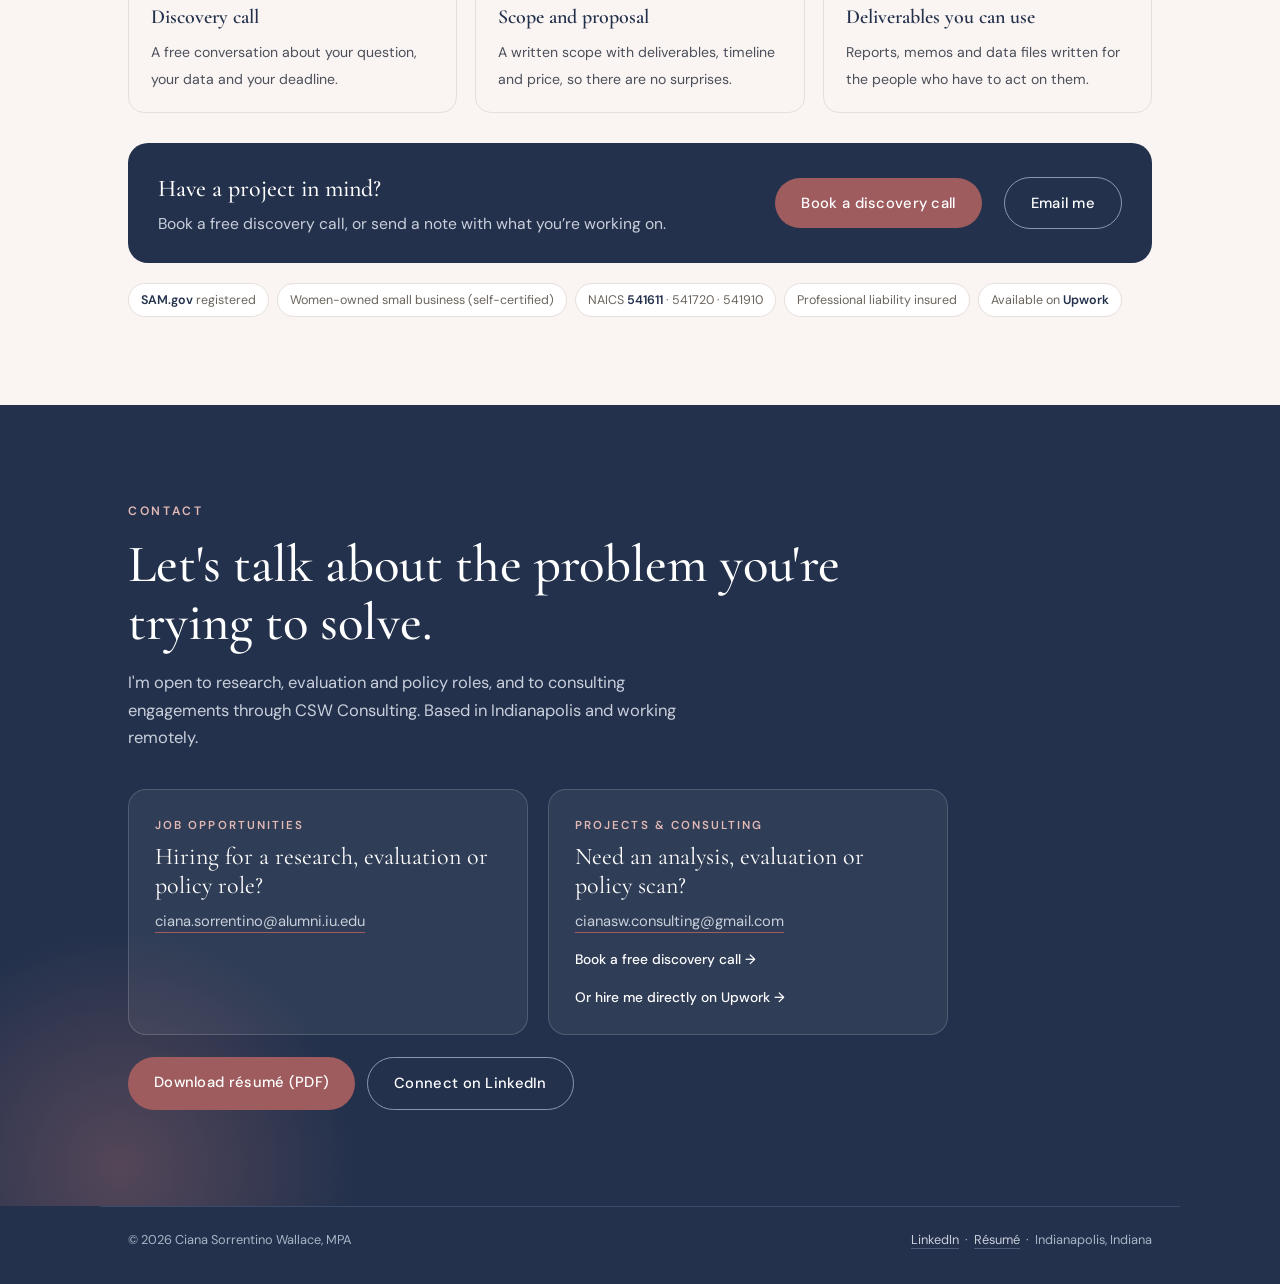
==== commit 630cbed9: "Add three case study pages and featured case studies section - Case studies: supervised visitation c" ====
--- a/index.html
+++ b/index.html
@@ -229,7 +229,24 @@
   .nav ul.open{display:flex}
   .nav ul a{display:block;padding:13px 28px;font-size:1rem}
 }
-@media(min-width:761px){.nav ul{gap:26px}}
+@media(min-width:761px){.nav ul{gap:22px}}
+
+
+/* case studies */
+.cases{display:grid;grid-template-columns:repeat(3,minmax(0,1fr));gap:22px}
+.case{position:relative;display:flex;flex-direction:column;text-decoration:none;background:#fff;border:1px solid var(--line);border-radius:22px;padding:30px 28px 26px;overflow:hidden;transition:transform .25s,box-shadow .25s,border-color .25s}
+.case:before{content:"";position:absolute;left:0;right:0;top:0;height:5px;background:var(--navy)}
+.case.r:before{background:var(--rose)}
+.case.t:before{background:var(--teal)}
+.case:hover{transform:translateY(-4px);box-shadow:0 22px 44px -26px rgba(35,49,76,.45);border-color:#DCCFCB}
+.case .k{font-size:.7rem;letter-spacing:.16em;text-transform:uppercase;color:var(--rose);font-weight:600}
+.case .big{font-family:var(--serif);font-size:3.4rem;line-height:1;color:var(--navy);margin:18px 0 4px}
+.case .bl{font-size:.82rem;color:var(--grey);line-height:1.4}
+.case h3{font-family:var(--serif);font-size:1.5rem;font-weight:600;color:var(--navy);line-height:1.2;margin:20px 0 8px}
+.case p{font-size:.92rem;color:#4A4F5A;flex:1}
+.case .go{margin-top:18px;font-size:.88rem;font-weight:600;color:var(--navy);border-top:1px solid var(--line);padding-top:14px}
+.case:hover .go{color:var(--rose)}
+@media(max-width:900px){.cases{grid-template-columns:1fr}}
 
 /* contact cards */
 .ccards{display:grid;grid-template-columns:repeat(2,minmax(0,1fr));gap:20px;margin-top:38px;position:relative;max-width:820px}
@@ -304,6 +321,7 @@
 .sample .doc{font-size:.78rem;color:var(--grey)}
 .sample a.read{font-size:.86rem;font-weight:500;color:var(--navy);text-decoration:none;border-bottom:1px solid var(--rose);padding-bottom:1px;white-space:nowrap}
 .sample a.read:hover{color:var(--rose)}
+.sample a.read.cs{margin-left:14px;color:var(--rose)}
 .sample.hide{display:none}
 
 /* publications */
@@ -341,8 +359,8 @@
   <div class="wrap">
     <a class="mark" href="#top">Ciana <span>Sorrentino Wallace</span></a>
     <ul id="navList">
+      <li><a href="#case-studies">Case studies</a></li>
       <li><a href="#publications">Publications</a></li>
-      <li><a href="#about">About</a></li>
       <li><a href="#experience">Experience</a></li>
       <li><a href="#work">Work samples</a></li>
       <li><a href="#services">Services</a></li>
@@ -360,15 +378,16 @@
       <div class="eyebrow">Policy analysis &middot; Program evaluation &middot; Applied research</div>
       <h1>Ciana Sorrentino Wallace</h1>
       <div class="creds">MPA, Policy Analysis &middot; Indiana University</div>
-      <p class="lede">I turn complex policy, messy data and front-line experience into clear, usable guidance. My work spans child welfare, human services, housing and public finance, for state government, nonprofits and the people they serve.</p>
+      <p class="lede">I turn complex policy and messy administrative data into clear answers people can act on, from a $320 million state service line to a single faulty column hiding in a year of hotline reports. My work spans child welfare, human services, housing and public finance.</p>
       <div class="btns">
         <a class="btn primary" href="#publications">Read my publications</a>
-        <a class="btn ghost" href="#work">View work samples</a>
+        <a class="btn ghost" href="#case-studies">See case studies</a>
         <a class="btn soft" href="Ciana_Sorrentino_Wallace_Resume.pdf" target="_blank" rel="noopener" data-goatcounter-click="resume-hero" data-goatcounter-title="Resume download (hero)">Download r&eacute;sum&eacute;</a>
       </div>
       <div class="stats">
         <div class="stat"><b>4 yrs</b><span>state child welfare research &amp; operations</span></div>
         <div class="stat"><b>3</b><span>peer-reviewed publications</span></div>
+        <div class="stat"><b>$320M</b><span>in program spending analyzed</span></div>
         <div class="stat"><b>13</b><span>writing samples</span></div>
       </div>
     </div>
@@ -417,6 +436,34 @@
     </div>
   </div>
 </section>
+
+<section id="case-studies">
+  <div class="wrap">
+    <div class="sec-head reveal"><div class="eyebrow">Case studies</div><h2>How I work, in three projects</h2><div class="rule"></div>
+      <p>The problem, my approach, what I found and what it changed, with charts built from each report&rsquo;s own data.</p></div>
+    <div class="cases">
+      <a class="case reveal" href="case-studies/supervised-visitation-cost-analysis.html" data-goatcounter-click="case-card-01">
+        <div class="k">Cost &amp; policy analysis &middot; Indiana DCS</div>
+        <div class="big">$320M</div><div class="bl">in supervised visitation spending traced across five years and ~30,000 cases</div>
+        <h3>Where the money went, and what it bought</h3>
+        <p>Visits rose 76% while spending stayed flat, and supervision almost never stepped down, despite the agency&rsquo;s own standard.</p>
+        <div class="go">Read the case study &rarr;</div></a>
+      <a class="case r reveal" href="case-studies/hotline-data-discrepancy.html" data-goatcounter-click="case-card-07">
+        <div class="k">Data quality investigation &middot; Indiana DCS</div>
+        <div class="big">39.5%</div><div class="bl">of a year&rsquo;s hotline records turned out to be duplicates</div>
+        <h3>The 140,000 reports that weren&rsquo;t</h3>
+        <p>A routine analysis didn&rsquo;t add up. I reconciled the count four ways and traced the gap to a single column.</p>
+        <div class="go">Read the case study &rarr;</div></a>
+      <a class="case t reveal" href="case-studies/natural-helpers-evaluation.html" data-goatcounter-click="case-card-12">
+        <div class="k">Program evaluation &middot; Immigrant Welcome Center</div>
+        <div class="big">20+</div><div class="bl">comparable programs reviewed, plus a focus group and the program&rsquo;s first logic model</div>
+        <h3>What makes a peer-helper program work</h3>
+        <p>Its volunteers were its biggest strength, and its training load and paperwork were wearing them down.</p>
+        <div class="go">Read the case study &rarr;</div></a>
+    </div>
+  </div>
+</section>
+
 
 <section id="about" class="tint">
   <div class="wrap about">
@@ -516,14 +563,14 @@
         <p>A mixed-methods analysis of statewide utilization, expenditure, equity and decision-making practice, with a comparative review of other states&rsquo; approaches.</p>
         <div class="tags"><div class="tl">Research area</div><div class="chips"><span class="chip rose">Child welfare</span><span class="chip rose">Service cost</span></div><div class="tl">Skills used</div><div class="chips"><span class="chip">Mixed methods</span><span class="chip">Expenditure analysis</span><span class="chip">Equity analysis</span><span class="chip">Multi-state comparison</span></div></div>
         <div class="result"><b>Key result</b>Gave leadership a statewide view of a service that makes up a substantial share of the agency&rsquo;s budget, alongside cost-saving models already working in other states.</div>
-        <div class="foot"><span class="doc">Analytical memo &middot; 23 pp</span><a class="read" href="01_Supervised_Visitation_Analysis.pdf" target="_blank" rel="noopener" data-goatcounter-click="pdf-01" data-goatcounter-title="01_Supervised_Visitation_Analysis.pdf">Read PDF</a></div>
+        <div class="foot"><span class="doc">Analytical memo &middot; 23 pp</span><a class="read" href="01_Supervised_Visitation_Analysis.pdf" target="_blank" rel="noopener" data-goatcounter-click="pdf-01" data-goatcounter-title="01_Supervised_Visitation_Analysis.pdf">Read PDF</a> <a class="read cs" href="case-studies/supervised-visitation-cost-analysis.html">Case study</a></div>
       </article>
       <article class="sample reveal" data-t="cw data dcs">
         <div class="where">Indiana DCS &middot; Research &amp; Evaluation &middot; Feb 2025</div><h3>Hotline Data Discrepancy Report</h3>
         <p>Identifies and quantifies a duplication defect affecting a year of reported hotline volume, with the correction needed to restore accurate counts.</p>
         <div class="tags"><div class="tl">Research area</div><div class="chips"><span class="chip rose">Child welfare</span><span class="chip rose">Data integrity</span></div><div class="tl">Skills used</div><div class="chips"><span class="chip">SQL</span><span class="chip">Data validation</span><span class="chip">Root-cause analysis</span><span class="chip">Reporting</span></div></div>
         <div class="result"><b>Key result</b>Found a duplication defect that distorted a full year of reported hotline volume and specified the correction needed to restore accurate counts.</div>
-        <div class="foot"><span class="doc">Data quality report &middot; 4 pp</span><a class="read" href="07_Hotline_Data_Discrepancy_Report.pdf" target="_blank" rel="noopener" data-goatcounter-click="pdf-07" data-goatcounter-title="07_Hotline_Data_Discrepancy_Report.pdf">Read PDF</a></div>
+        <div class="foot"><span class="doc">Data quality report &middot; 4 pp</span><a class="read" href="07_Hotline_Data_Discrepancy_Report.pdf" target="_blank" rel="noopener" data-goatcounter-click="pdf-07" data-goatcounter-title="07_Hotline_Data_Discrepancy_Report.pdf">Read PDF</a> <a class="read cs" href="case-studies/hotline-data-discrepancy.html">Case study</a></div>
       </article>
       <article class="sample reveal" data-t="cw dcs policy">
         <div class="where">Indiana DCS &middot; Research &amp; Evaluation &middot; Apr 2024</div><h3>&ldquo;High Acuity&rdquo; Across State Child Welfare Agencies</h3>
@@ -566,7 +613,7 @@
         <p>A process evaluation of the Immigrant Welcome Center&rsquo;s peer-helper program: theory of change, evidence from comparable programs, stakeholder themes and recommendations.</p>
         <div class="tags"><div class="tl">Research area</div><div class="chips"><span class="chip rose">Immigrant services</span><span class="chip rose">Community health</span></div><div class="tl">Skills used</div><div class="chips"><span class="chip">Process evaluation</span><span class="chip">Logic model</span><span class="chip">Focus groups</span><span class="chip">Instrument design</span></div></div>
         <div class="result"><b>Key result</b>Delivered a logic model, a pre/post assessment instrument and practical recommendations the Immigrant Welcome Center could use to measure its program.</div>
-        <div class="foot"><span class="doc">Evaluation report &middot; 9 pp</span><a class="read" href="12_Natural_Helper_Program_Assessment.pdf" target="_blank" rel="noopener" data-goatcounter-click="pdf-12" data-goatcounter-title="12_Natural_Helper_Program_Assessment.pdf">Read PDF</a></div>
+        <div class="foot"><span class="doc">Evaluation report &middot; 9 pp</span><a class="read" href="12_Natural_Helper_Program_Assessment.pdf" target="_blank" rel="noopener" data-goatcounter-click="pdf-12" data-goatcounter-title="12_Natural_Helper_Program_Assessment.pdf">Read PDF</a> <a class="read cs" href="case-studies/natural-helpers-evaluation.html">Case study</a></div>
       </article>
       <div class="group" data-g="school"><h3>Graduate coursework</h3><span>MPA, O&rsquo;Neill School of Public and Environmental Affairs &middot; 2020&ndash;2022</span></div>
       <article class="sample reveal" data-t="education eval policy school">
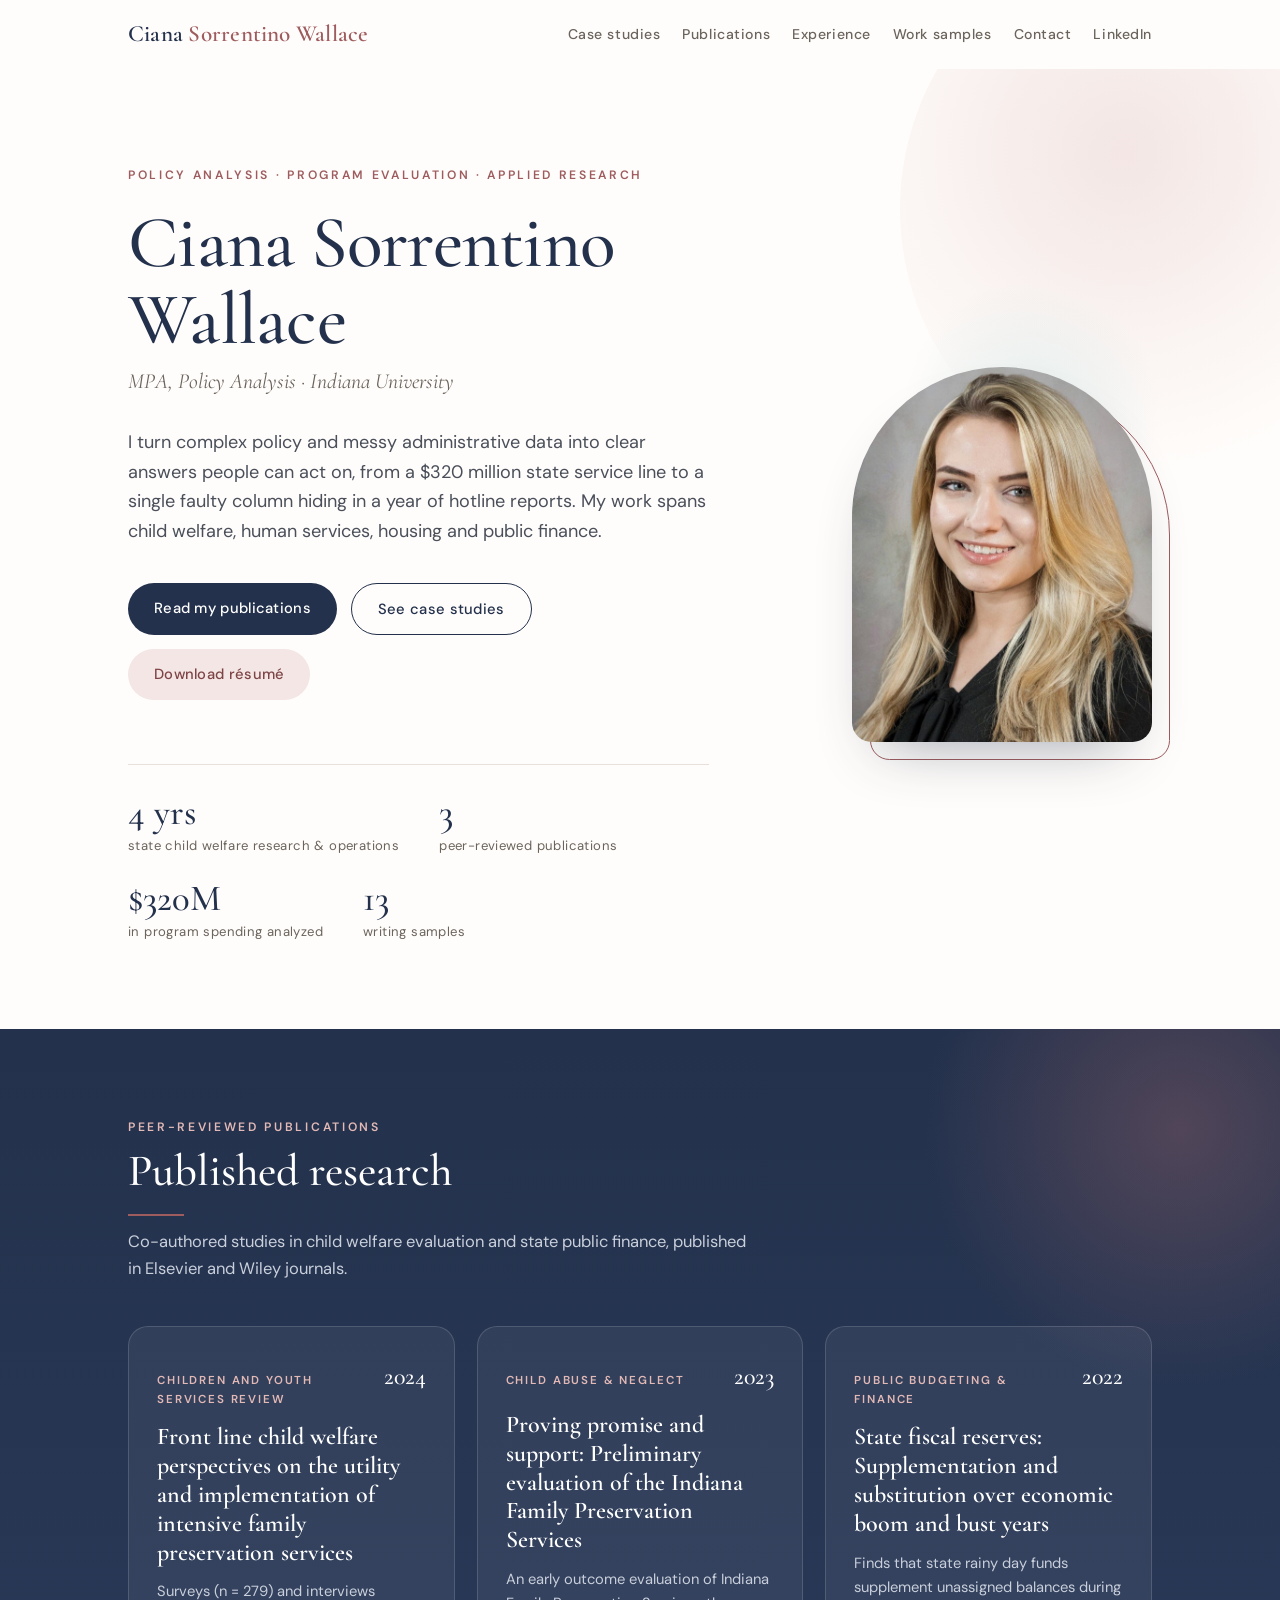
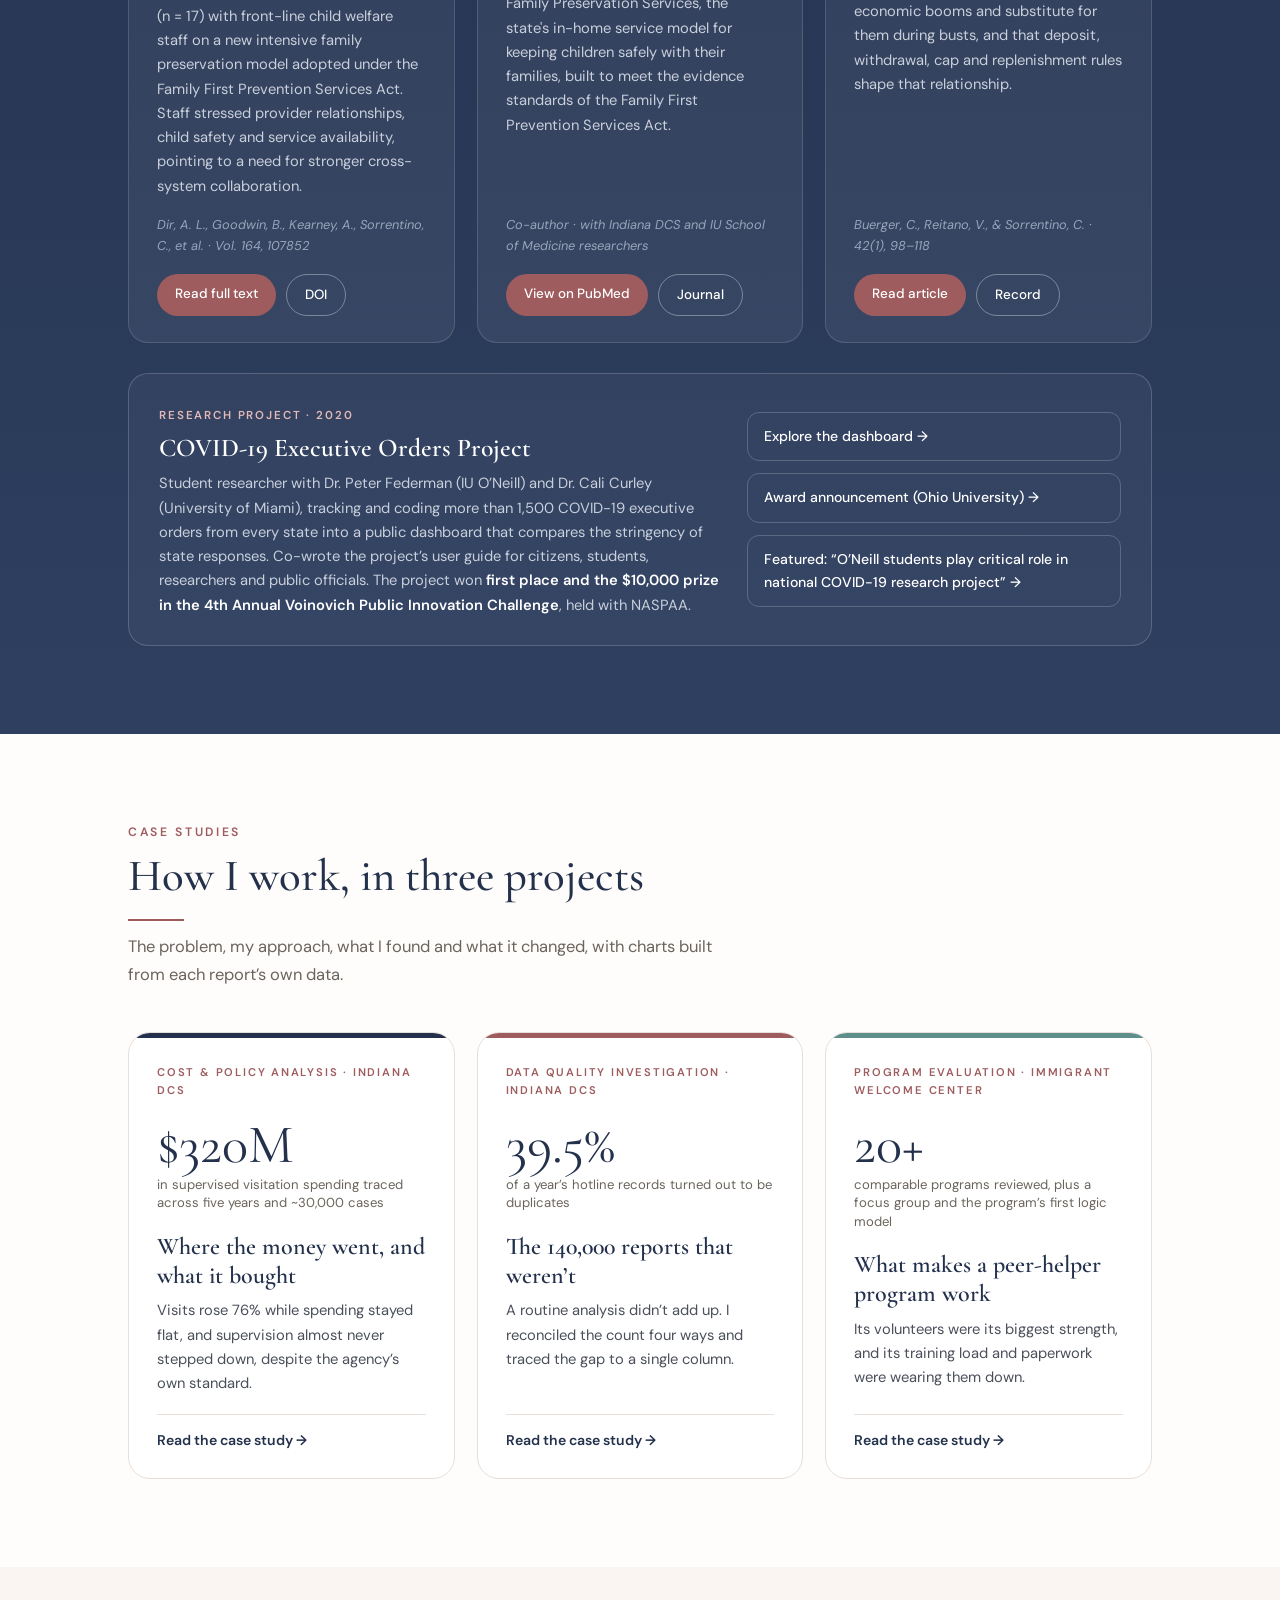
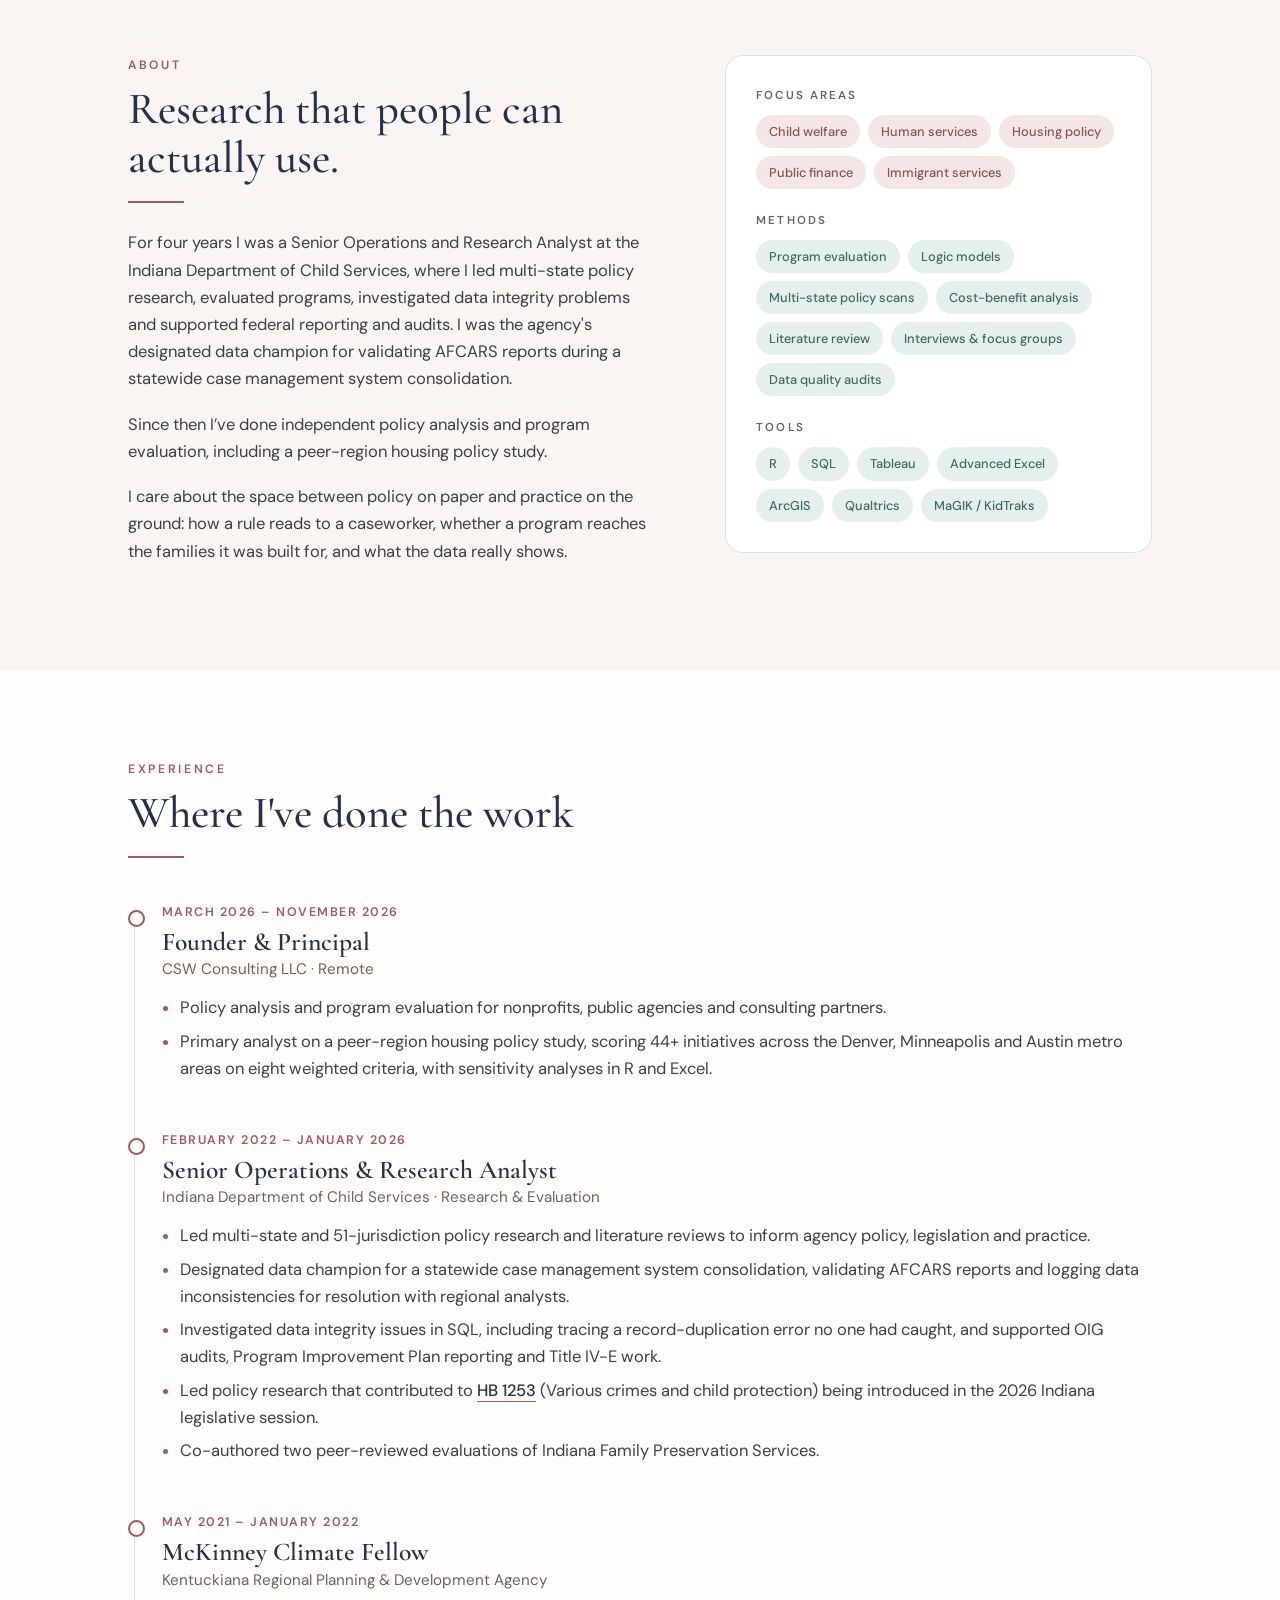
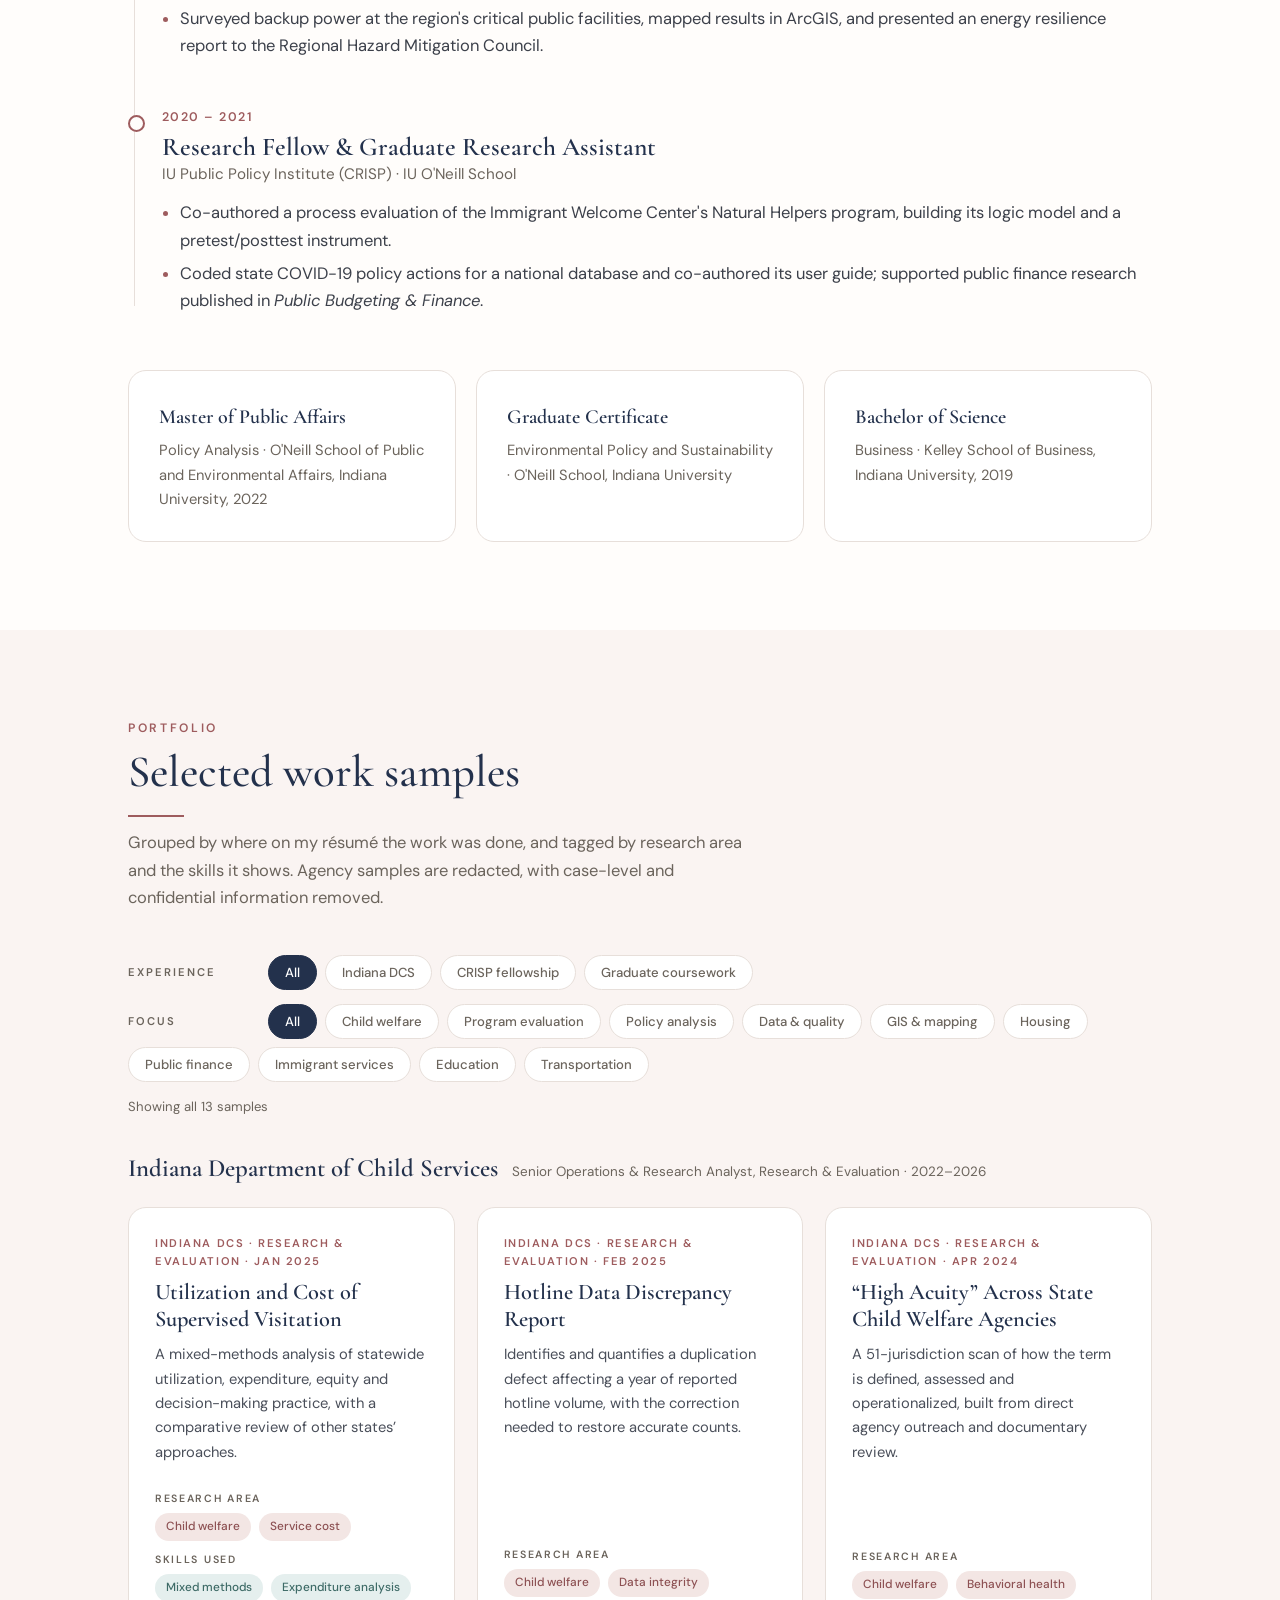
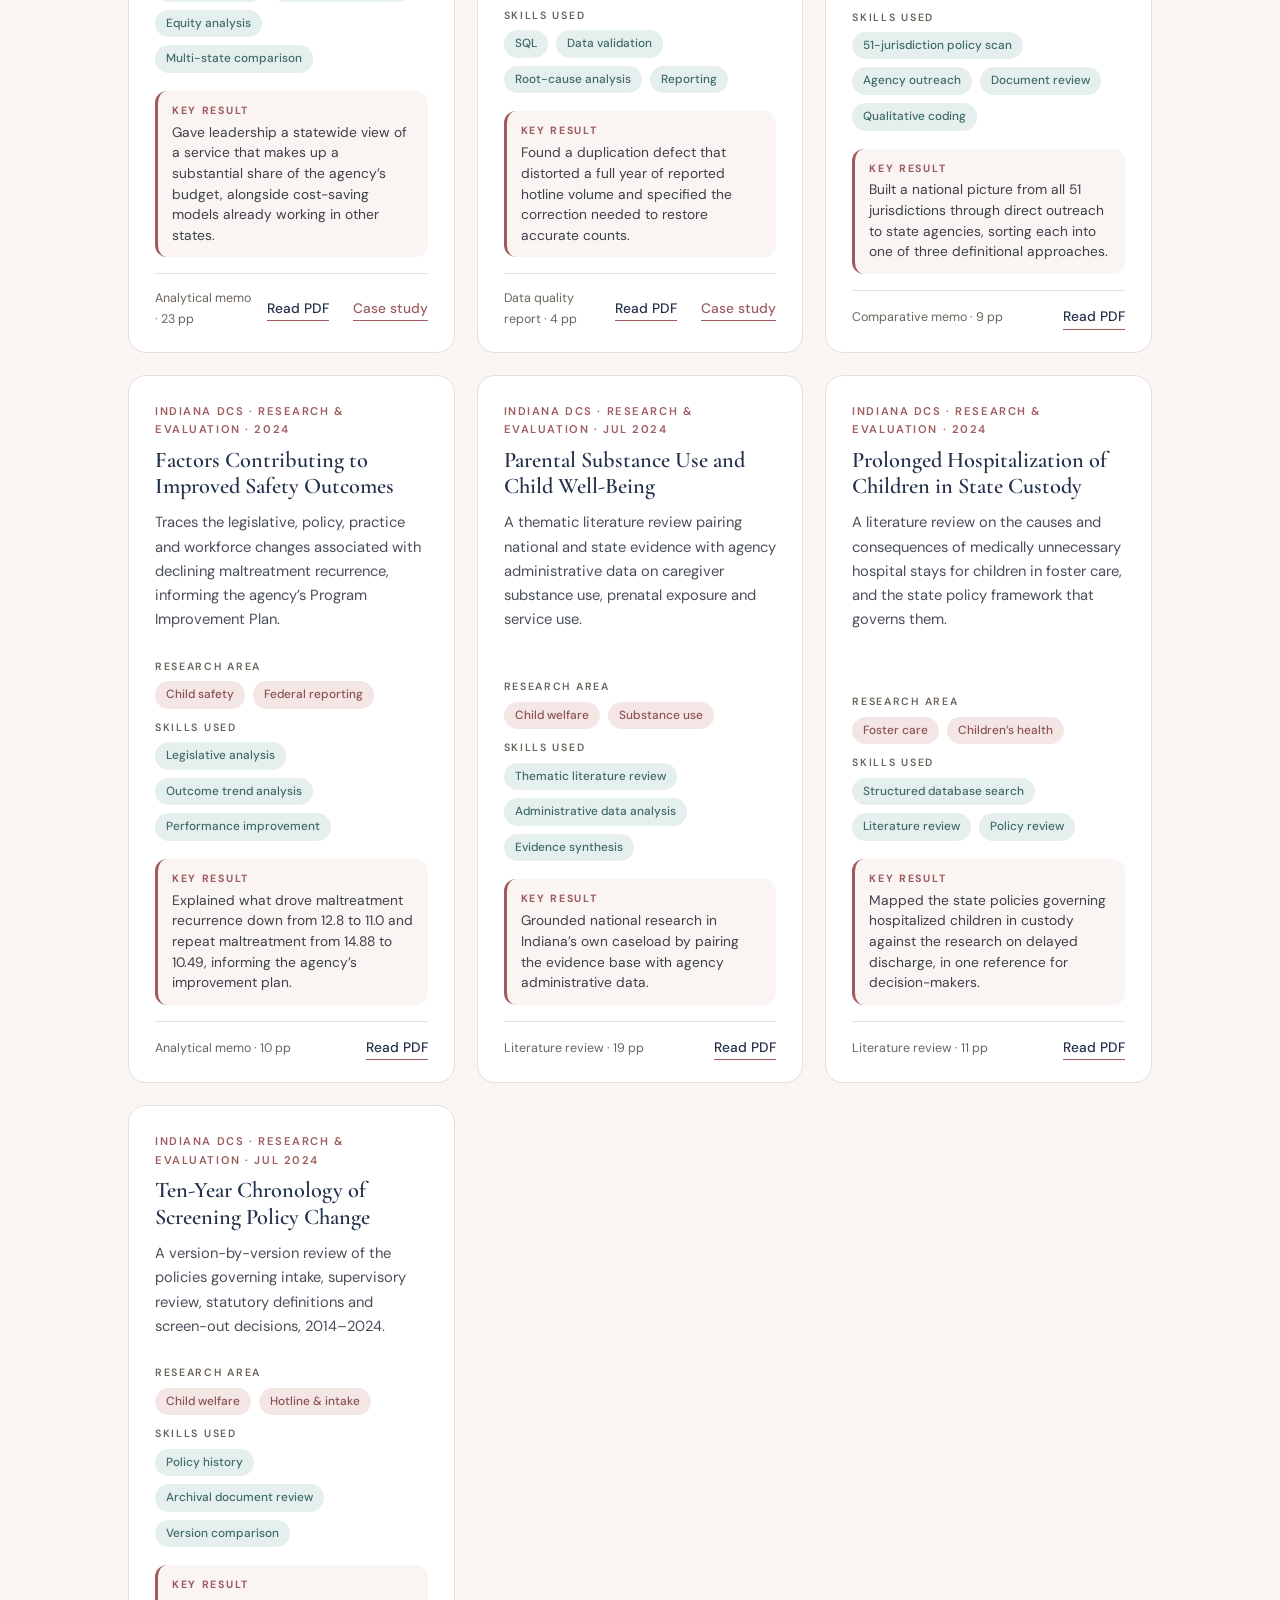
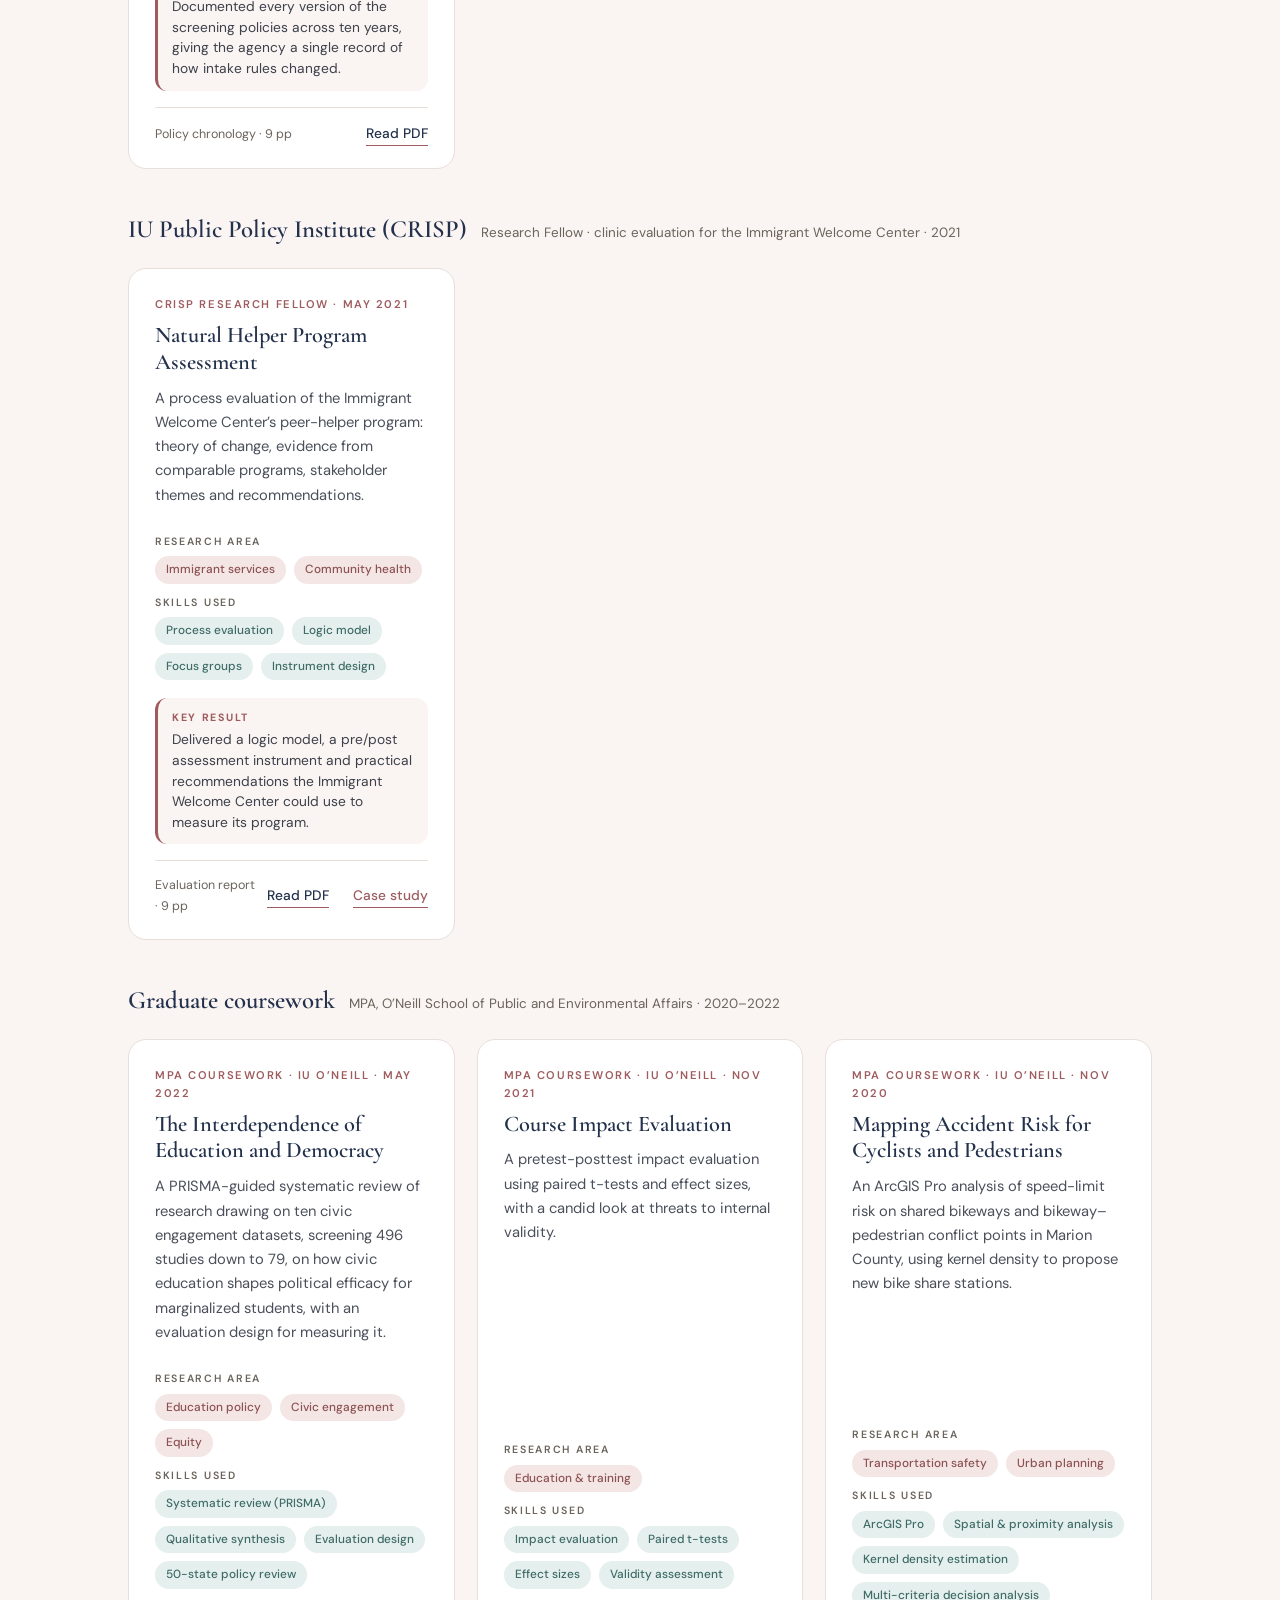
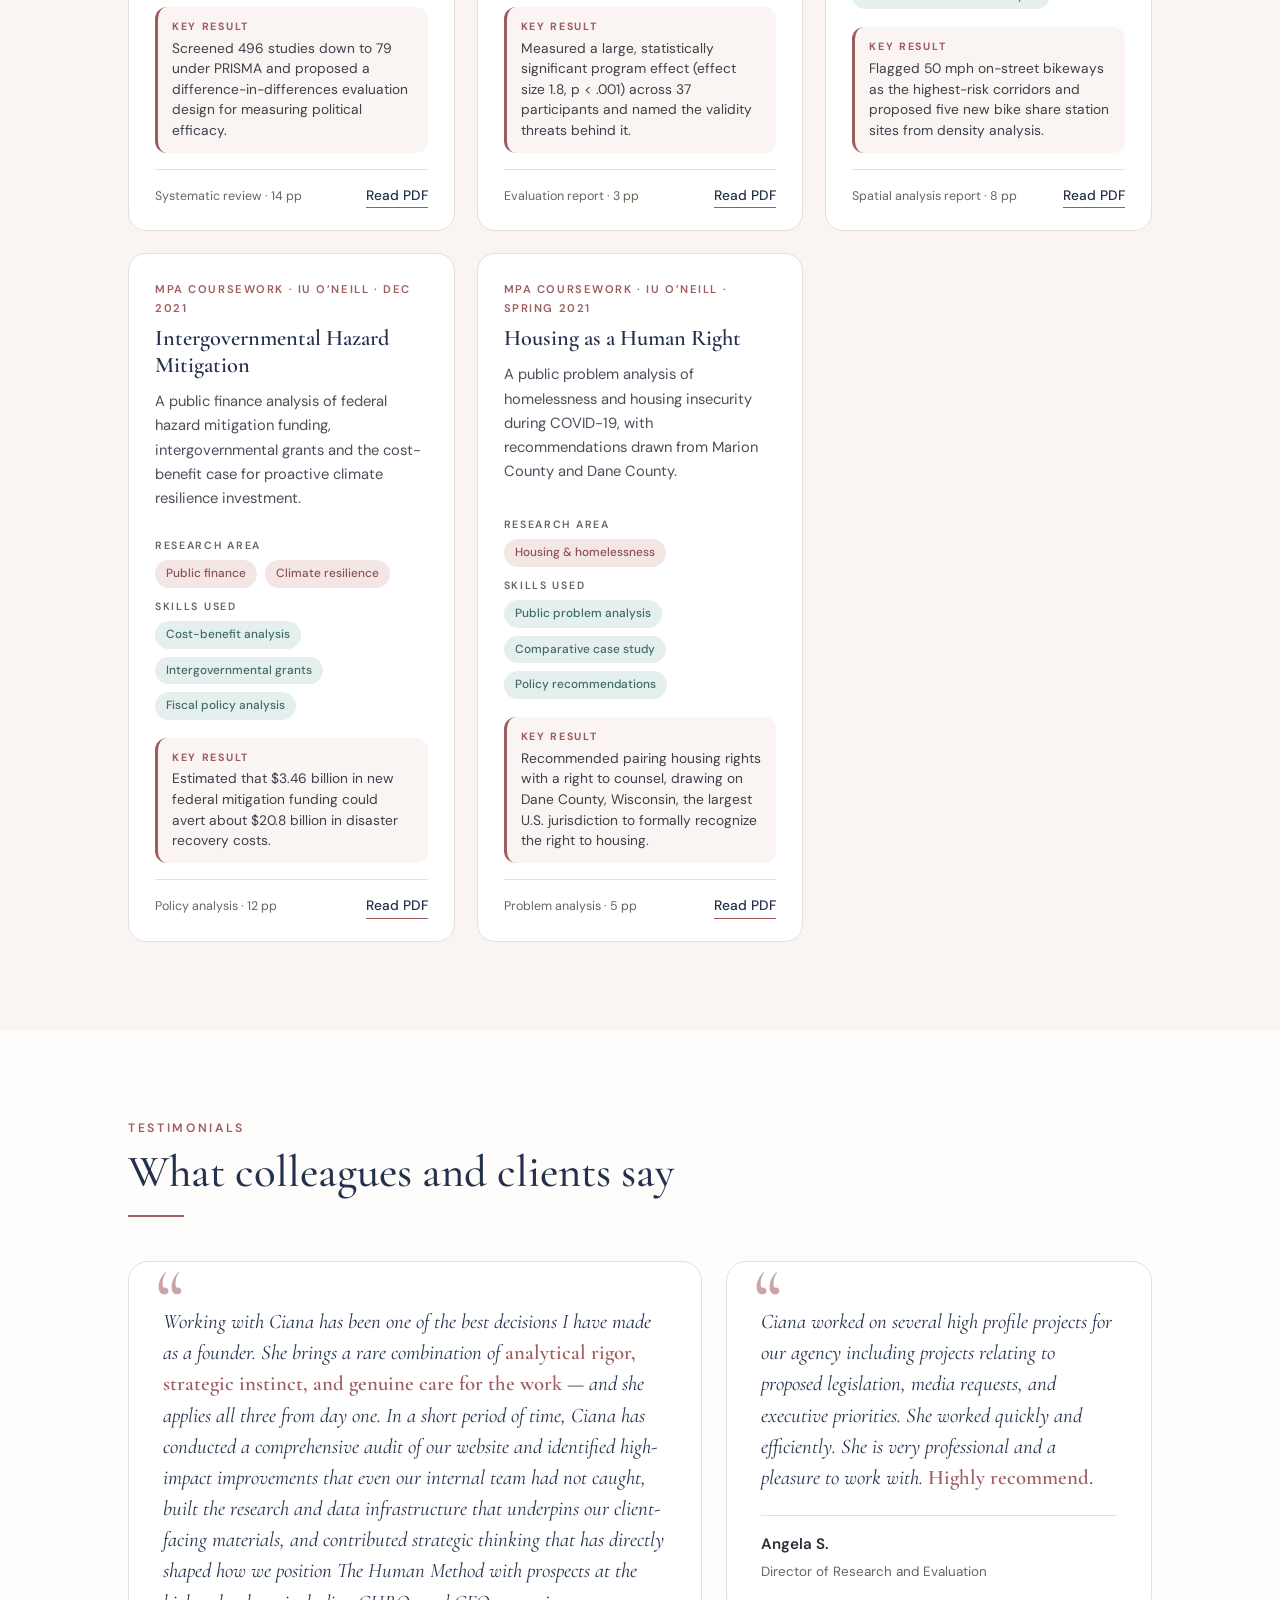
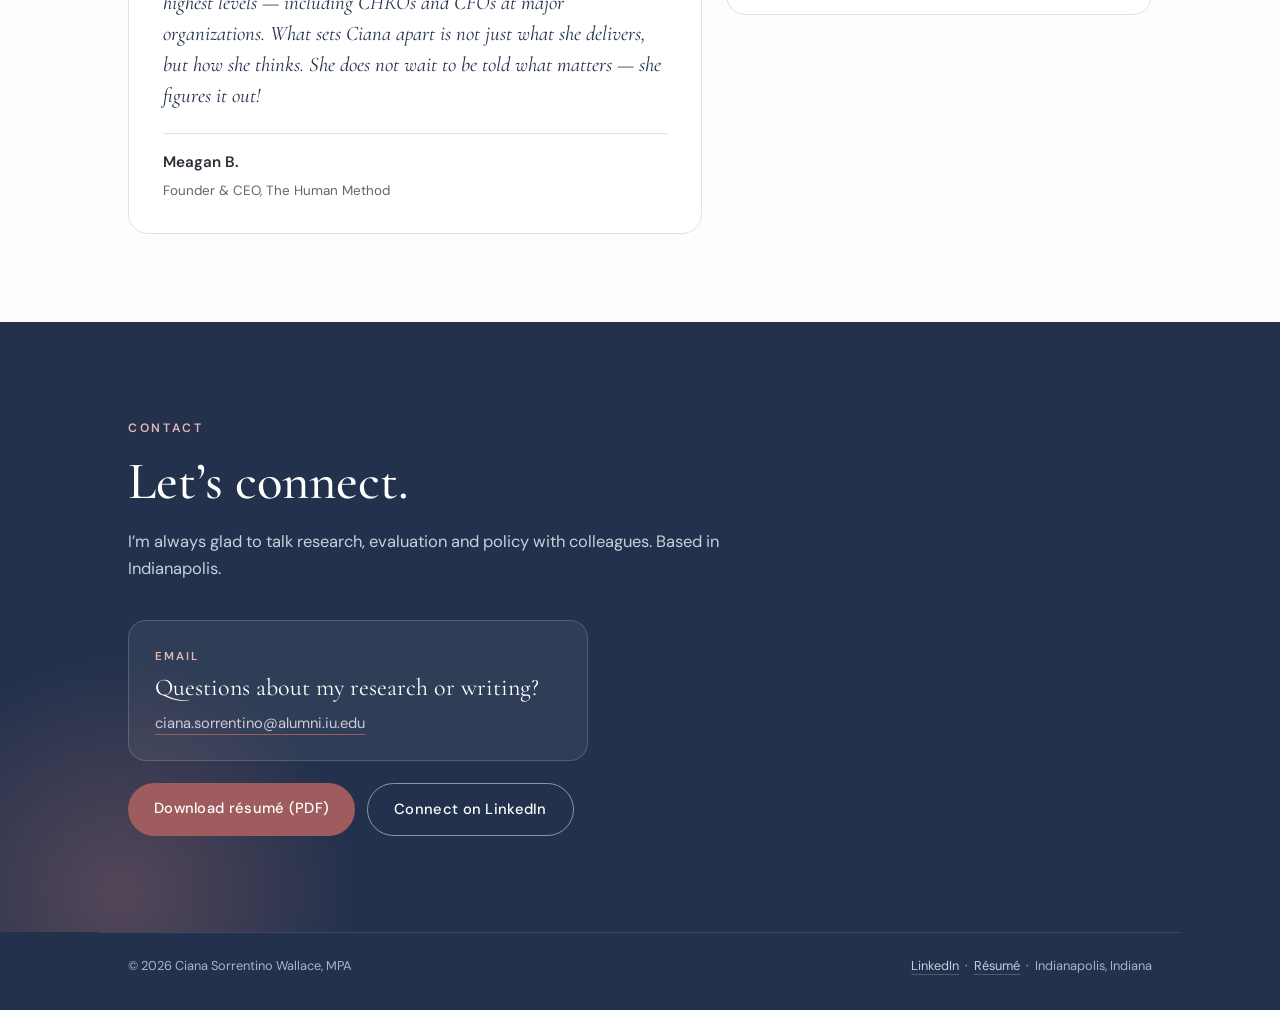
==== commit f1f35dfb: "Remove consulting services and open-to-work signals - Drop Services section, discovery-call/Upwork l" ====
--- a/index.html
+++ b/index.html
@@ -52,10 +52,6 @@
    "name": "Indiana University Kelley School of Business"
   }
  ],
- "worksFor": {
-  "@type": "Organization",
-  "name": "CSW Consulting LLC"
- },
  "knowsAbout": [
   "Policy analysis",
   "Program evaluation",
@@ -68,8 +64,7 @@
   "ArcGIS"
  ],
  "sameAs": [
-  "https://www.linkedin.com/in/cianasorrentino/",
-  "https://www.upwork.com/freelancers/~0150ef4a6375393baf"
+  "https://www.linkedin.com/in/cianasorrentino/"
  ]
 }
 </script>
@@ -249,7 +244,7 @@
 @media(max-width:900px){.cases{grid-template-columns:1fr}}
 
 /* contact cards */
-.ccards{display:grid;grid-template-columns:repeat(2,minmax(0,1fr));gap:20px;margin-top:38px;position:relative;max-width:820px}
+.ccards{display:grid;grid-template-columns:1fr;gap:20px;margin-top:38px;position:relative;max-width:460px}
 .ccard{display:block;text-decoration:none;background:rgba(255,255,255,.06);border:1px solid rgba(255,255,255,.16);border-radius:18px;padding:26px 26px 24px;transition:all .25s}
 .ccard:hover{background:rgba(255,255,255,.11);border-color:#E3B9B6}
 .ccard .k{font-size:.72rem;letter-spacing:.18em;text-transform:uppercase;color:#E3B9B6;font-weight:600}
@@ -363,7 +358,6 @@
       <li><a href="#publications">Publications</a></li>
       <li><a href="#experience">Experience</a></li>
       <li><a href="#work">Work samples</a></li>
-      <li><a href="#services">Services</a></li>
       <li><a href="#contact">Contact</a></li>
       <li><a href="https://www.linkedin.com/in/cianasorrentino/" target="_blank" rel="noopener" data-goatcounter-click="linkedin-nav">LinkedIn</a></li>
     </ul>
@@ -393,7 +387,6 @@
     </div>
     <div class="portrait">
       <img src="ciana.jpg" alt="Portrait of Ciana Sorrentino Wallace" width="800" height="800">
-      <div class="badge"><b>Open to roles</b>research &middot; evaluation &middot; policy</div>
     </div>
   </div>
 </section>
@@ -471,7 +464,7 @@
       <div class="eyebrow">About</div>
       <div class="sec-head" style="margin-bottom:26px"><h2>Research that people can actually use.</h2><div class="rule"></div></div>
       <p>For four years I was a Senior Operations and Research Analyst at the Indiana Department of Child Services, where I led multi-state policy research, evaluated programs, investigated data integrity problems and supported federal reporting and audits. I was the agency's designated data champion for validating AFCARS reports during a statewide case management system consolidation.</p>
-      <p>Today I run CSW Consulting LLC, a remote policy analysis and program evaluation practice serving nonprofits, public agencies and consulting partners. Recent work includes peer-region housing policy analysis and organizational impact research.</p>
+      <p>Since then I&rsquo;ve done independent policy analysis and program evaluation, including a peer-region housing policy study.</p>
       <p>I care about the space between policy on paper and practice on the ground: how a rule reads to a caseworker, whether a program reaches the families it was built for, and what the data really shows.</p>
     </div>
     <div class="card reveal">
@@ -496,13 +489,12 @@
     <div class="sec-head reveal"><div class="eyebrow">Experience</div><h2>Where I've done the work</h2><div class="rule"></div></div>
     <div class="timeline">
       <div class="job reveal">
-        <div class="when">March 2026 &ndash; Present</div>
+        <div class="when">March 2026 &ndash; November 2026</div>
         <h3>Founder &amp; Principal</h3>
         <div class="org">CSW Consulting LLC &middot; Remote</div>
         <ul>
           <li>Policy analysis and program evaluation for nonprofits, public agencies and consulting partners.</li>
           <li>Primary analyst on a peer-region housing policy study, scoring 44+ initiatives across the Denver, Minneapolis and Austin metro areas on eight weighted criteria, with sensitivity analyses in R and Excel.</li>
-          <li>Business impact research for a culture transformation firm, translating workforce data into executive-ready findings.</li>
         </ul>
       </div>
       <div class="job reveal">
@@ -657,57 +649,20 @@
 
 <section id="testimonials">
   <div class="wrap">
-    <div class="sec-head reveal"><div class="eyebrow">Testimonials</div><h2>What clients say</h2><div class="rule"></div></div>
+    <div class="sec-head reveal"><div class="eyebrow">Testimonials</div><h2>What colleagues and clients say</h2><div class="rule"></div></div>
     <div class="quotes">
       <figure class="quote reveal">
         <blockquote>Working with Ciana has been one of the best decisions I have made as a founder. She brings a rare combination of <b>analytical rigor, strategic instinct, and genuine care for the work</b> &mdash; and she applies all three from day one. In a short period of time, Ciana has conducted a comprehensive audit of our website and identified high-impact improvements that even our internal team had not caught, built the research and data infrastructure that underpins our client-facing materials, and contributed strategic thinking that has directly shaped how we position The Human Method with prospects at the highest levels &mdash; including CHROs and CFOs at major organizations. What sets Ciana apart is not just what she delivers, but how she thinks. She does not wait to be told what matters &mdash; she figures it out!</blockquote>
-        <figcaption class="who"><div><b>Meagan B.</b><span>Founder &amp; CEO, The Human Method</span></div><span class="src">Upwork review</span></figcaption>
+        <figcaption class="who"><div><b>Meagan B.</b><span>Founder &amp; CEO, The Human Method</span></div></figcaption>
       </figure>
       <figure class="quote reveal">
         <blockquote>Ciana worked on several high profile projects for our agency including projects relating to proposed legislation, media requests, and executive priorities. She worked quickly and efficiently. She is very professional and a pleasure to work with. <b>Highly recommend.</b></blockquote>
-        <figcaption class="who"><div><b>Angela S.</b><span>Director of Research and Evaluation</span></div><span class="src">Upwork review</span></figcaption>
+        <figcaption class="who"><div><b>Angela S.</b><span>Director of Research and Evaluation</span></div></figcaption>
       </figure>
     </div>
   </div>
 </section>
 
-<section id="services" class="tint">
-  <div class="wrap">
-    <div class="sec-head reveal"><div class="eyebrow">Consulting &middot; CSW Consulting LLC</div><h2>How I can help</h2><div class="rule"></div>
-      <p>Remote policy analysis and program evaluation for nonprofits, public agencies, grant-funded programs and consulting firms that need an experienced subcontractor.</p></div>
-    <div class="svc">
-      <div class="s reveal"><div class="n">01</div><h3>Program evaluation</h3>
-        <p>Find out whether a program is reaching the people it was built for, and what to change.</p>
-        <ul><li>Logic models and theories of change</li><li>Evaluation plans for grant applications and funders</li><li>Process and impact evaluations</li><li>Survey, interview and focus group instruments</li></ul>
-        <div class="ex">Example: <a href="12_Natural_Helper_Program_Assessment.pdf" target="_blank" rel="noopener">Natural Helper Program Assessment</a></div></div>
-      <div class="s reveal"><div class="n">02</div><h3>Policy research and multi-state scans</h3>
-        <p>Know what other states and jurisdictions are doing before you decide, legislate or testify.</p>
-        <ul><li>50-state and peer-jurisdiction comparisons</li><li>Policy histories and legislative research</li><li>Literature and systematic reviews</li><li>Briefing memos written for decision-makers</li></ul>
-        <div class="ex">Example: <a href="03_High_Acuity_Comparative_Analysis.pdf" target="_blank" rel="noopener">51-jurisdiction &ldquo;high acuity&rdquo; scan</a></div></div>
-      <div class="s reveal"><div class="n">03</div><h3>Data analysis and data quality</h3>
-        <p>Trust the numbers you report to boards, funders and federal partners.</p>
-        <ul><li>Administrative data analysis in SQL, R and Excel</li><li>Data validation and quality audits</li><li>Reporting discrepancy investigations</li><li>Clear tables, charts and dashboards</li></ul>
-        <div class="ex">Example: <a href="07_Hotline_Data_Discrepancy_Report.pdf" target="_blank" rel="noopener">Hotline Data Discrepancy Report</a></div></div>
-      <div class="s reveal"><div class="n">04</div><h3>Impact measurement and decision support</h3>
-        <p>Turn priorities and evidence into a ranked, defensible set of options.</p>
-        <ul><li>Measurement frameworks and executive dashboards</li><li>Weighted multi-criteria scoring with sensitivity analysis</li><li>Cost-benefit analysis and ROI models</li><li>Best-practice scans across peer regions</li></ul>
-        <div class="ex">Example: a peer-region housing study scoring 44+ initiatives across three metro areas</div></div>
-    </div>
-    <div class="steps reveal">
-      <div><i>Step 1</i><b>Discovery call</b><span>A free conversation about your question, your data and your deadline.</span></div>
-      <div><i>Step 2</i><b>Scope and proposal</b><span>A written scope with deliverables, timeline and price, so there are no surprises.</span></div>
-      <div><i>Step 3</i><b>Deliverables you can use</b><span>Reports, memos and data files written for the people who have to act on them.</span></div>
-    </div>
-    <div class="cta reveal">
-      <p><b>Have a project in mind?</b>Book a free discovery call, or send a note with what you&rsquo;re working on.</p>
-      <a class="btn primary" href="https://calendar.app.google/hLFwV2T1YtuAWCwD9" target="_blank" rel="noopener" data-goatcounter-click="discovery-call-services" data-goatcounter-title="Discovery call (services)">Book a discovery call</a>
-      <a class="btn line" href="mailto:cianasw.consulting@gmail.com" data-goatcounter-click="email-consulting-services">Email me</a>
-    </div>
-    <div class="creds2 reveal">
-      <span><b>SAM.gov</b> registered</span><span>Women-owned small business (self-certified)</span><span>NAICS <b>541611</b> &middot; 541720 &middot; 541910</span><span>Professional liability insured</span><span>Available on <a href="https://www.upwork.com/freelancers/~0150ef4a6375393baf" target="_blank" rel="noopener" style="color:var(--navy);font-weight:600;text-decoration:none">Upwork</a></span>
-    </div>
-  </div>
-</section>
 
 
 
@@ -716,11 +671,10 @@
 <section class="contact" id="contact">
   <div class="wrap">
     <div class="eyebrow">Contact</div>
-    <h2>Let's talk about the problem you're trying to solve.</h2>
-    <p>I'm open to research, evaluation and policy roles, and to consulting engagements through CSW Consulting. Based in Indianapolis and working remotely.</p>
+    <h2>Let&rsquo;s connect.</h2>
+    <p>I&rsquo;m always glad to talk research, evaluation and policy with colleagues. Based in Indianapolis.</p>
     <div class="ccards">
-      <a class="ccard" href="mailto:ciana.sorrentino@alumni.iu.edu"><div class="k">Job opportunities</div><div class="t">Hiring for a research, evaluation or policy role?</div><span class="m">ciana.sorrentino@alumni.iu.edu</span></a>
-      <div class="ccard"><div class="k">Projects &amp; consulting</div><div class="t">Need an analysis, evaluation or policy scan?</div><a class="m" href="mailto:cianasw.consulting@gmail.com">cianasw.consulting@gmail.com</a><br><a class="up" href="https://calendar.app.google/hLFwV2T1YtuAWCwD9" target="_blank" rel="noopener" data-goatcounter-click="discovery-call-contact">Book a free discovery call &rarr;</a><br><a class="up" href="https://www.upwork.com/freelancers/~0150ef4a6375393baf" target="_blank" rel="noopener">Or hire me directly on Upwork &rarr;</a></div>
+      <a class="ccard" href="mailto:ciana.sorrentino@alumni.iu.edu"><div class="k">Email</div><div class="t">Questions about my research or writing?</div><span class="m">ciana.sorrentino@alumni.iu.edu</span></a>
     </div>
     <div class="extra">
       <a class="btn primary" href="Ciana_Sorrentino_Wallace_Resume.pdf" target="_blank" rel="noopener" data-goatcounter-click="resume-contact" data-goatcounter-title="Resume download (contact)">Download r&eacute;sum&eacute; (PDF)</a>
@@ -756,5 +710,6 @@
     if(applied&&!location.hash){setTimeout(function(){document.getElementById('work').scrollIntoView()},150)}}catch(e){}
 })();
 </script>
+<script src="assets/motion.js" defer></script>
 </body>
 </html>
